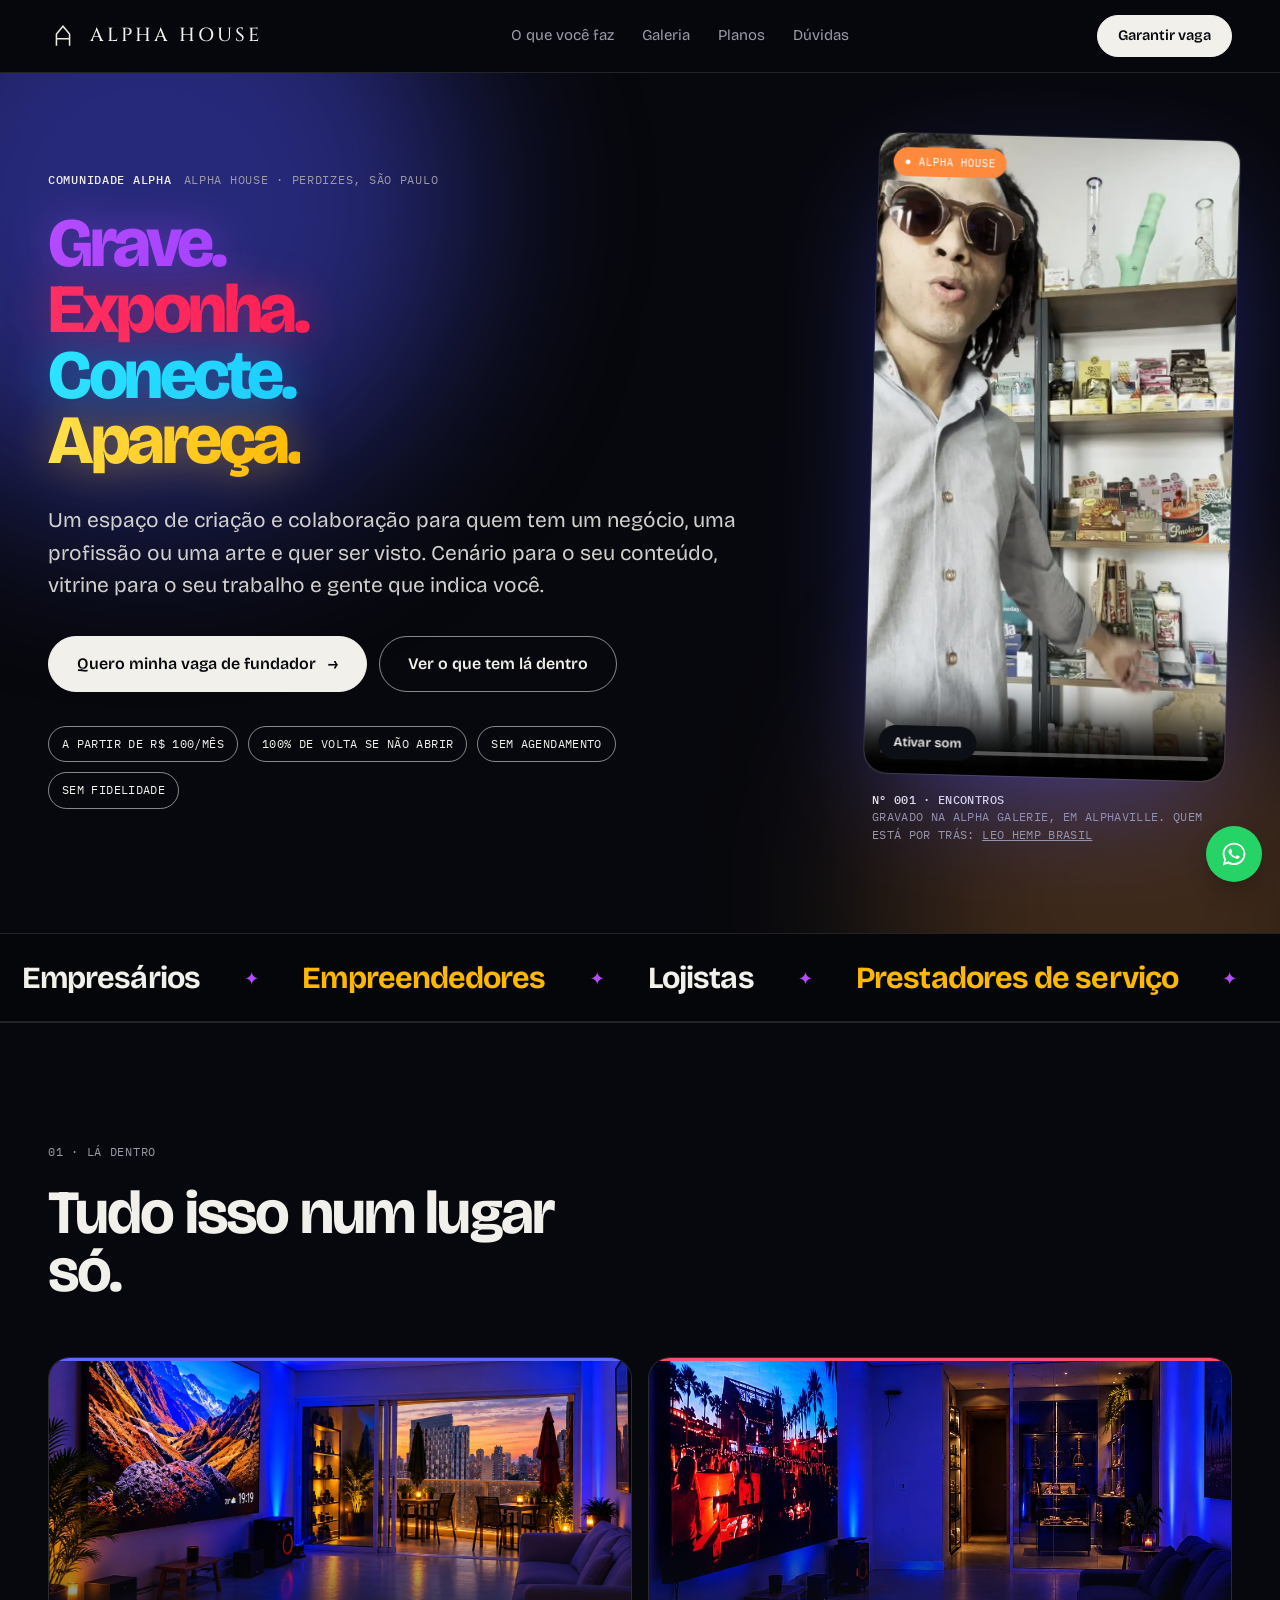
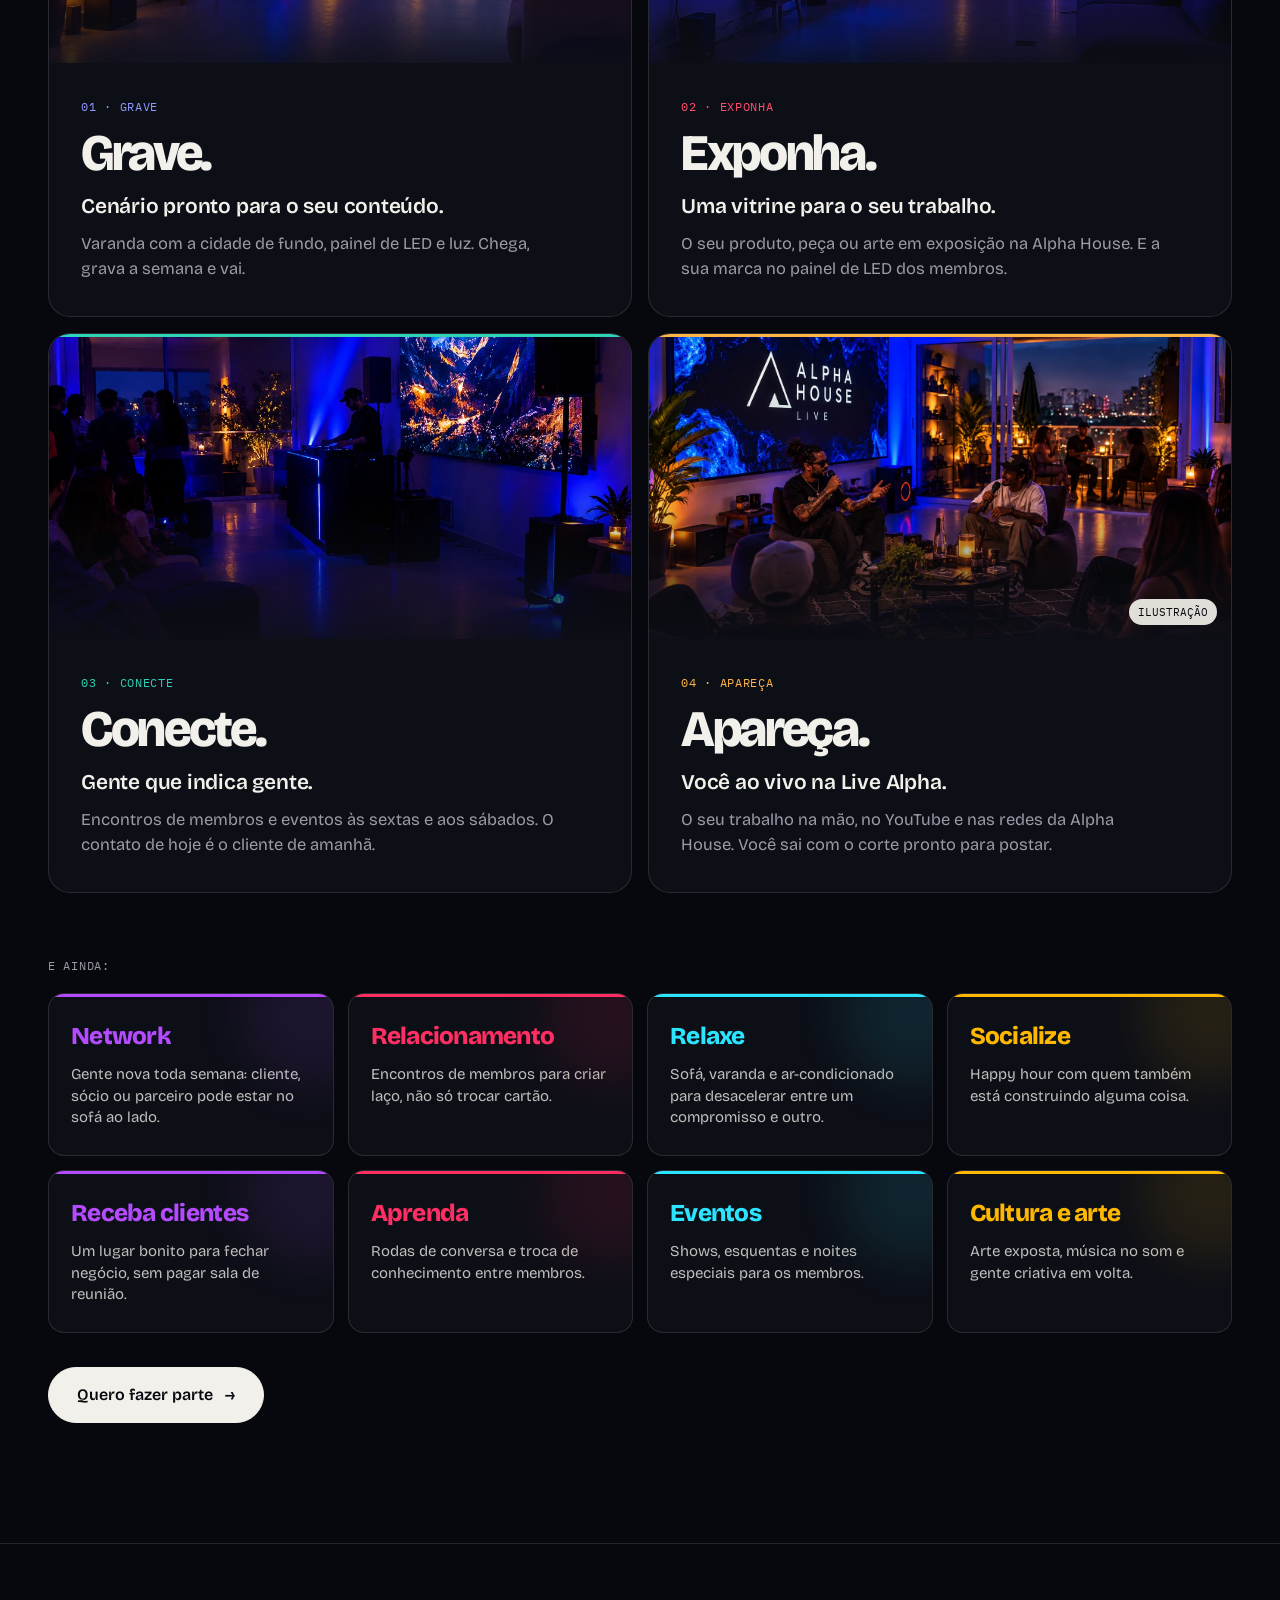
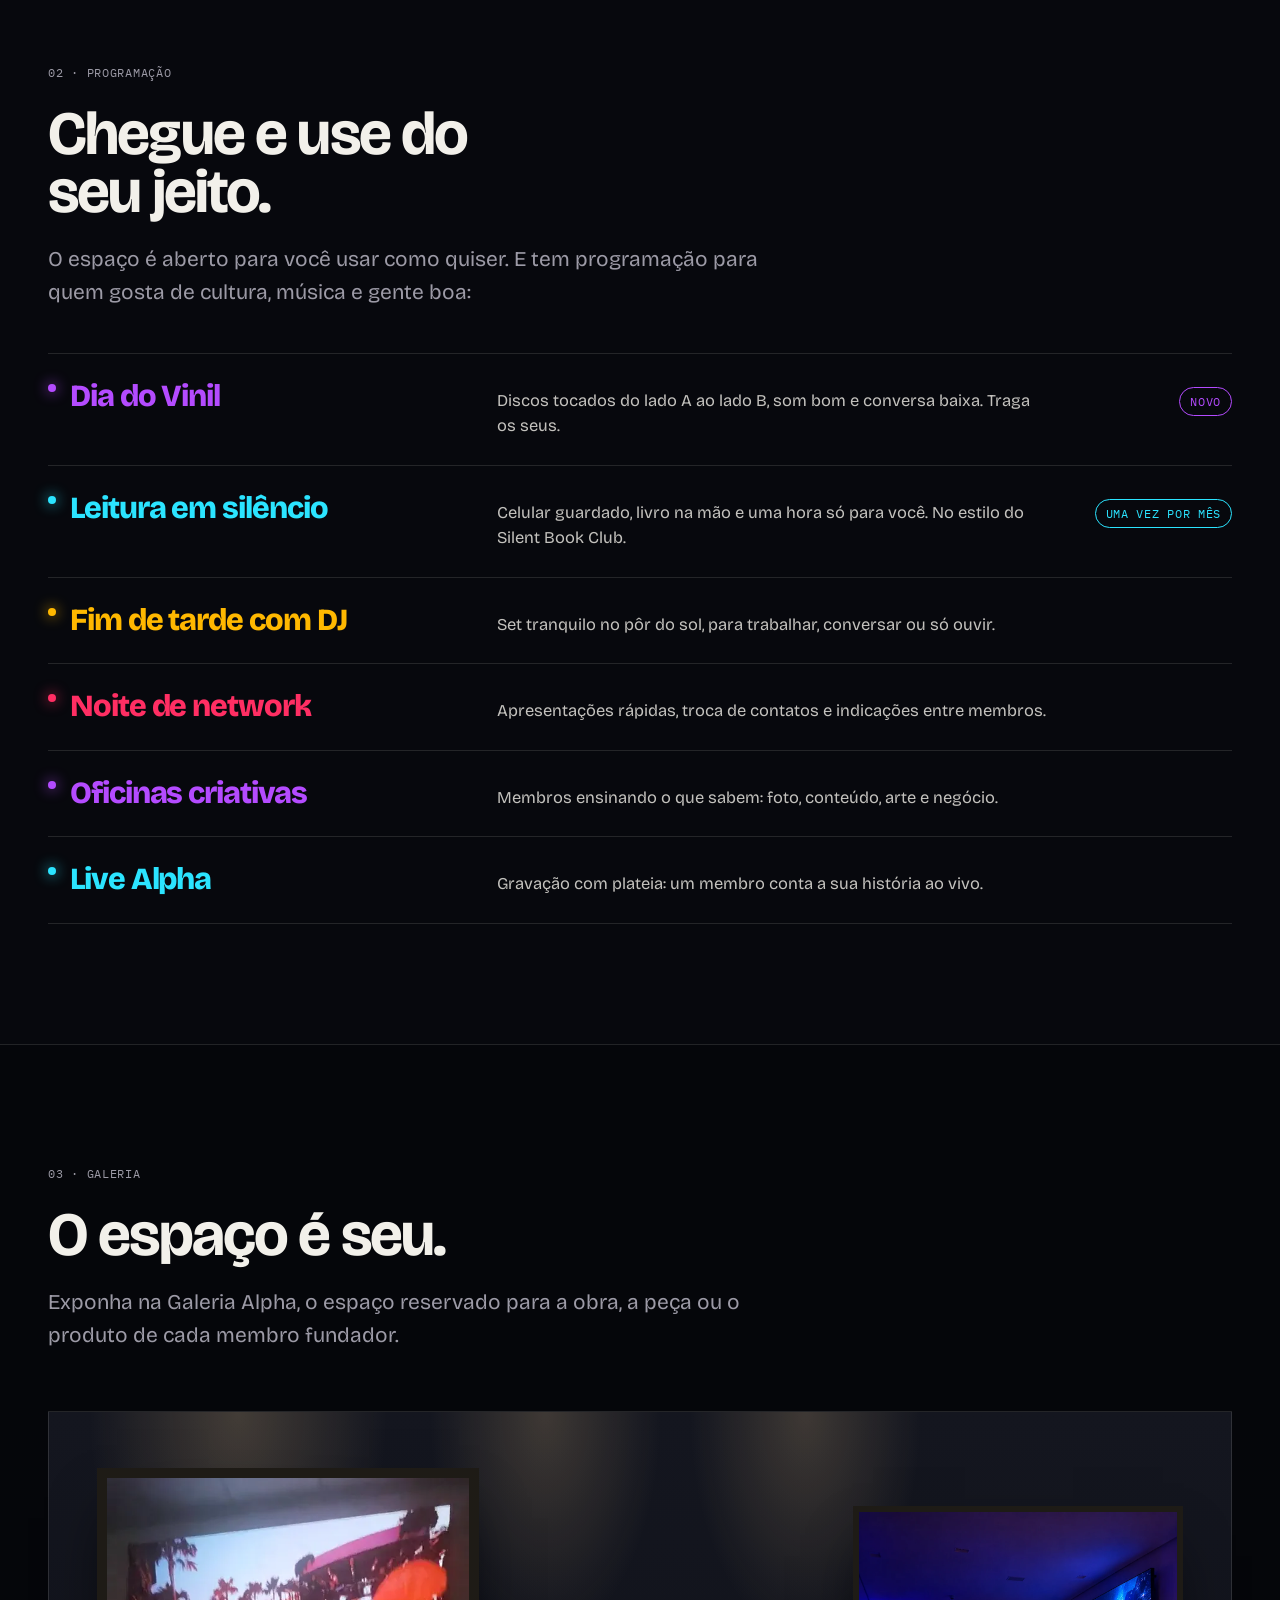
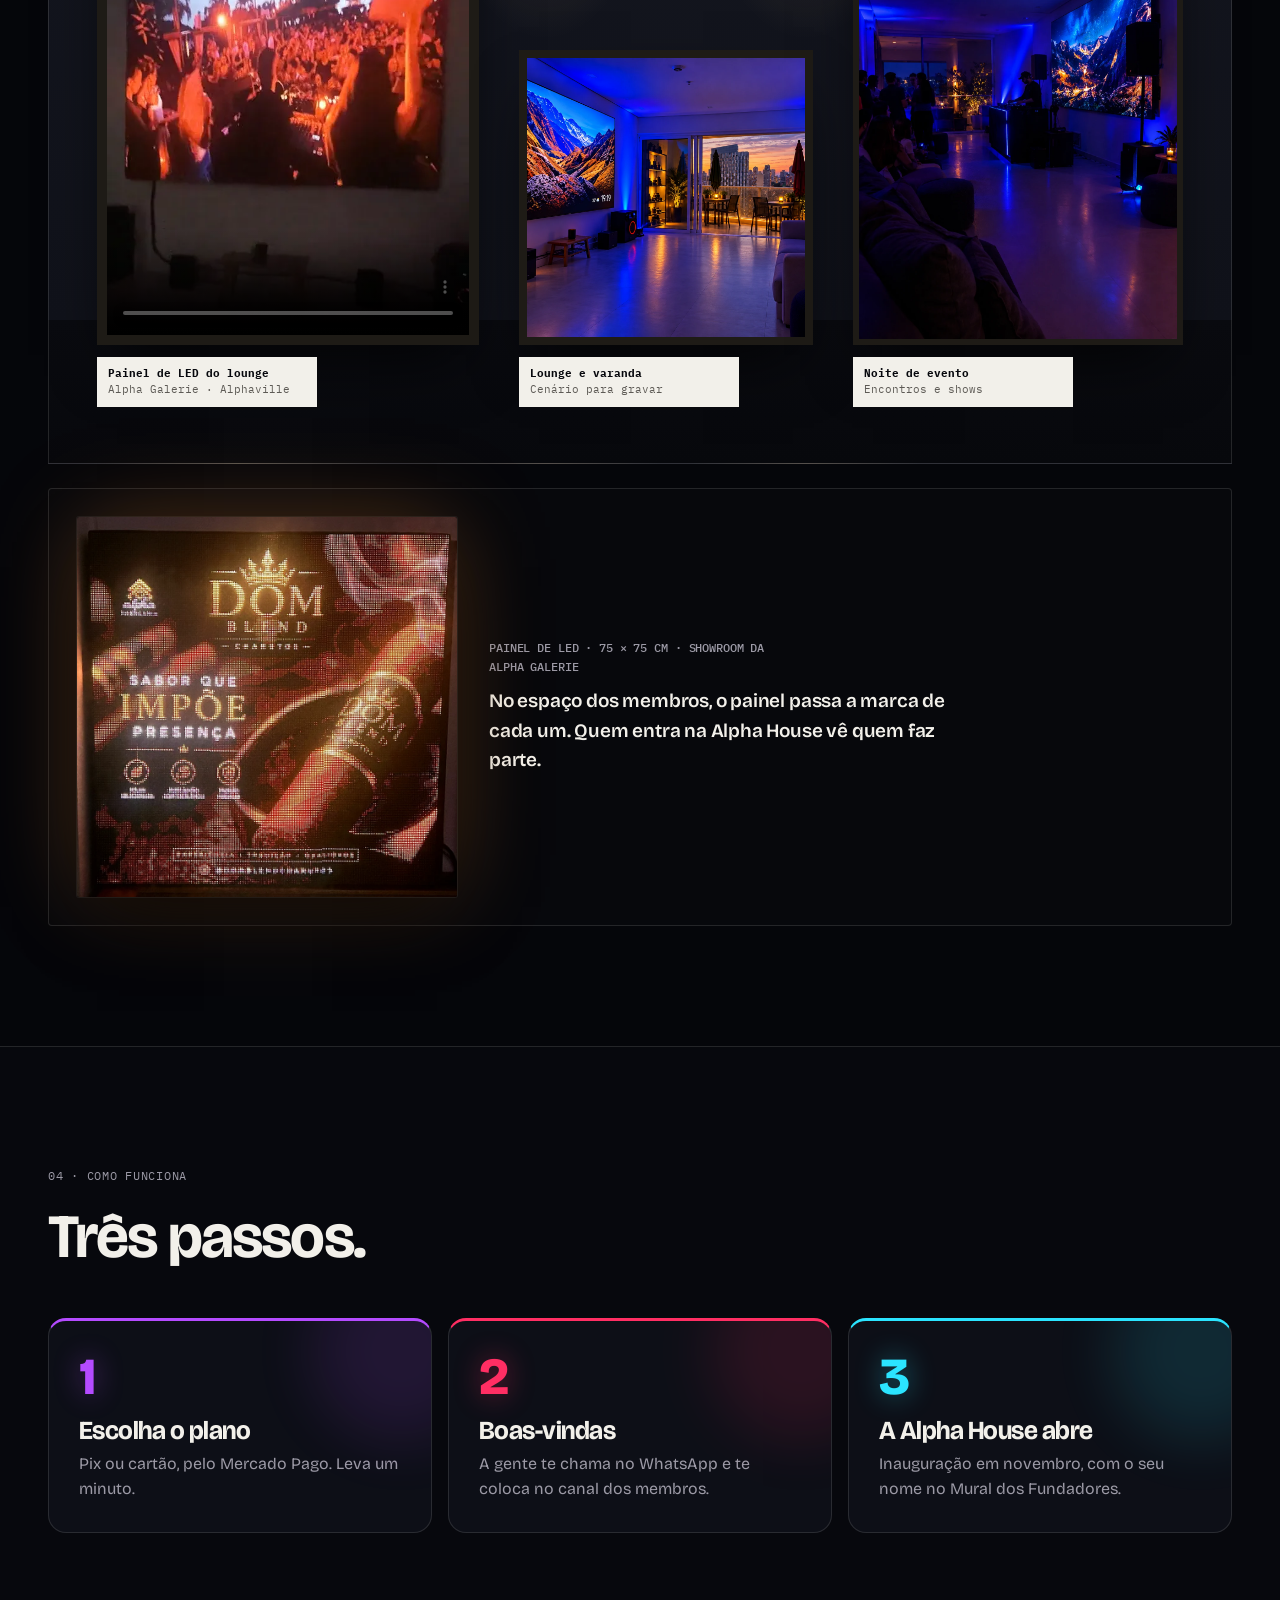
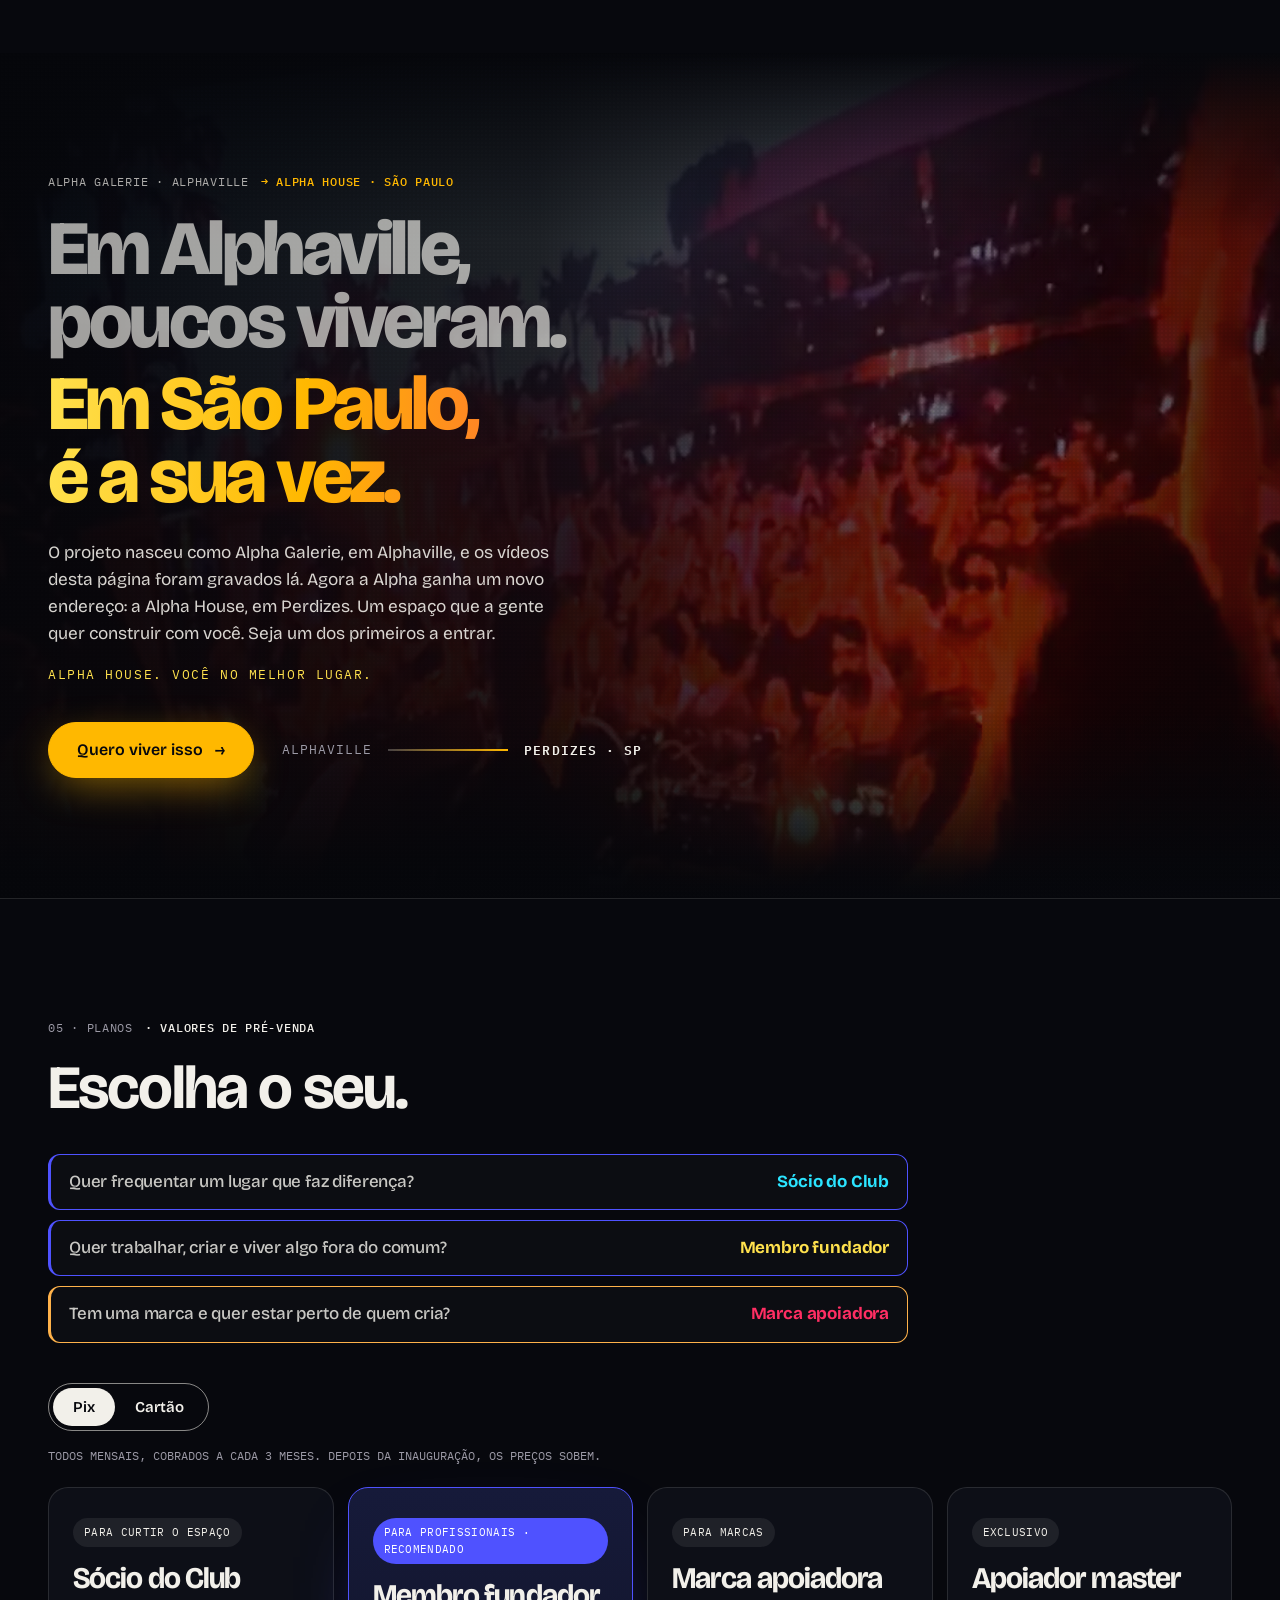
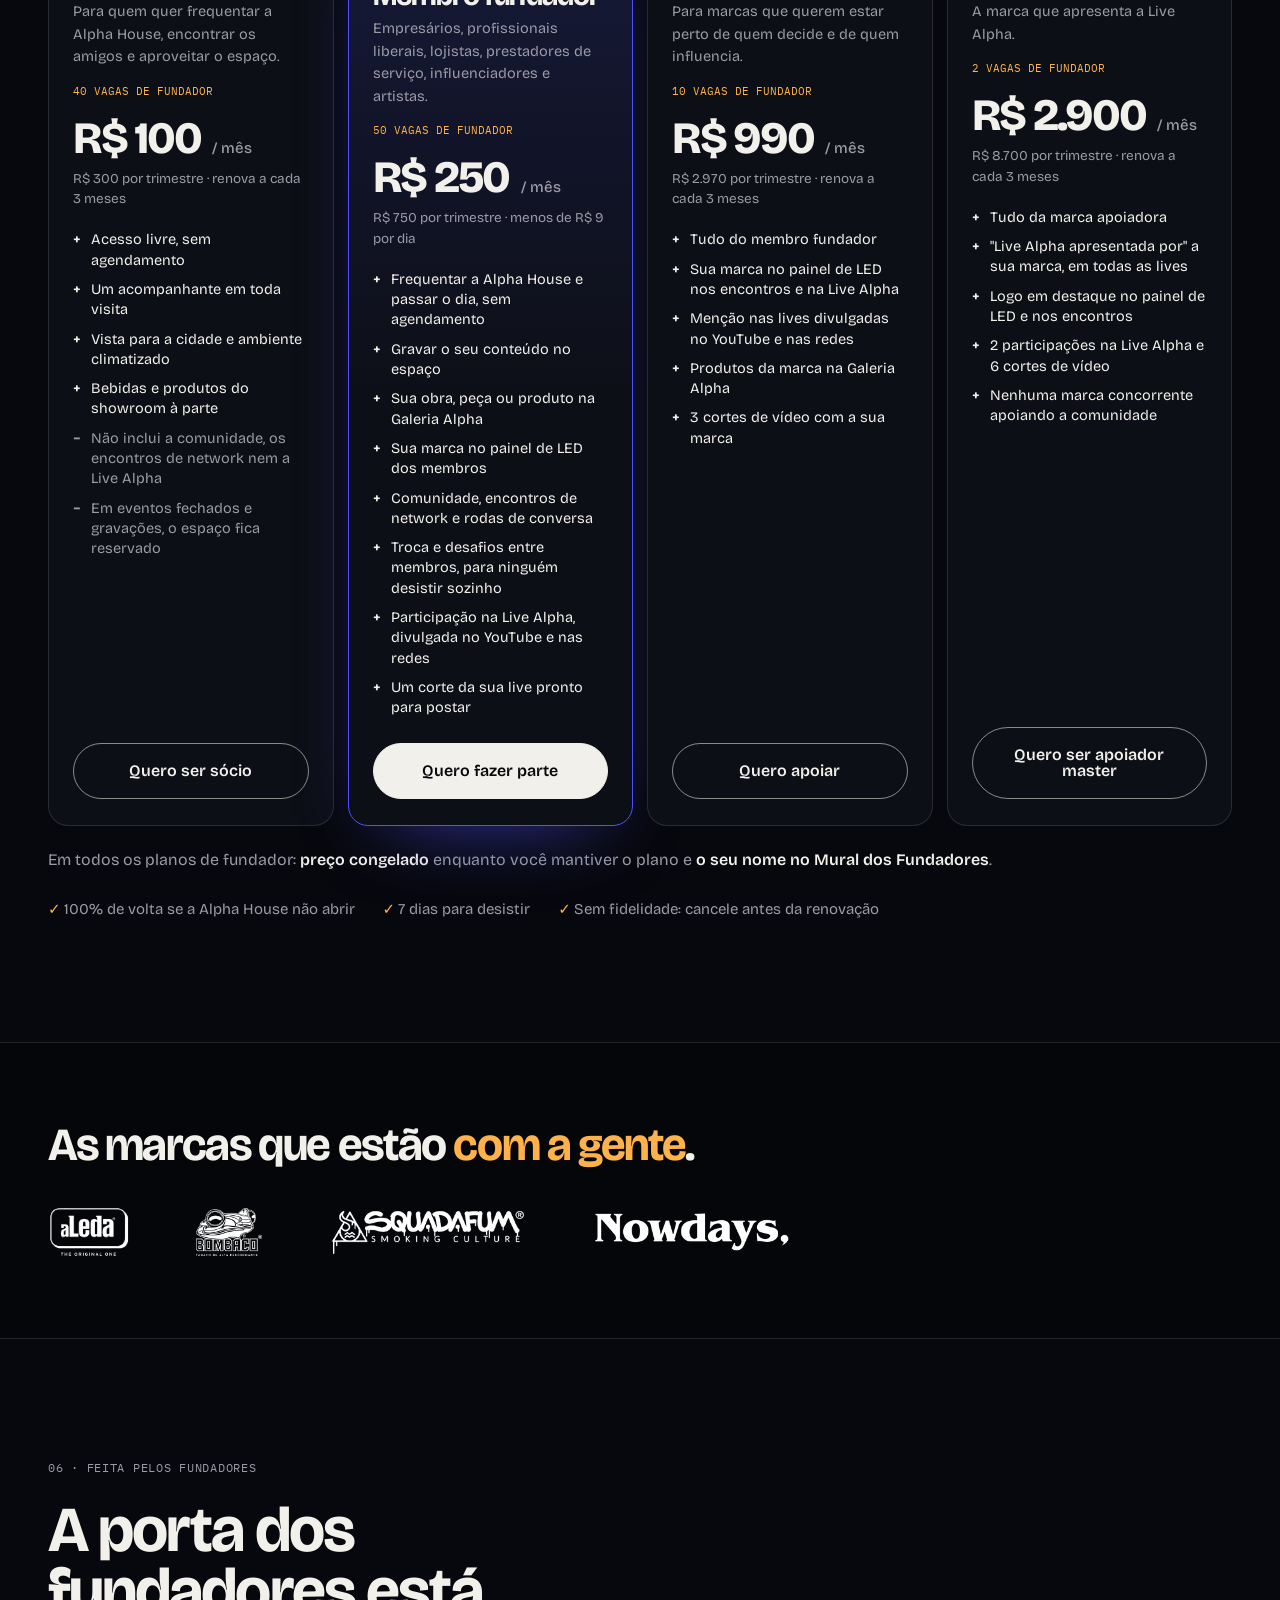
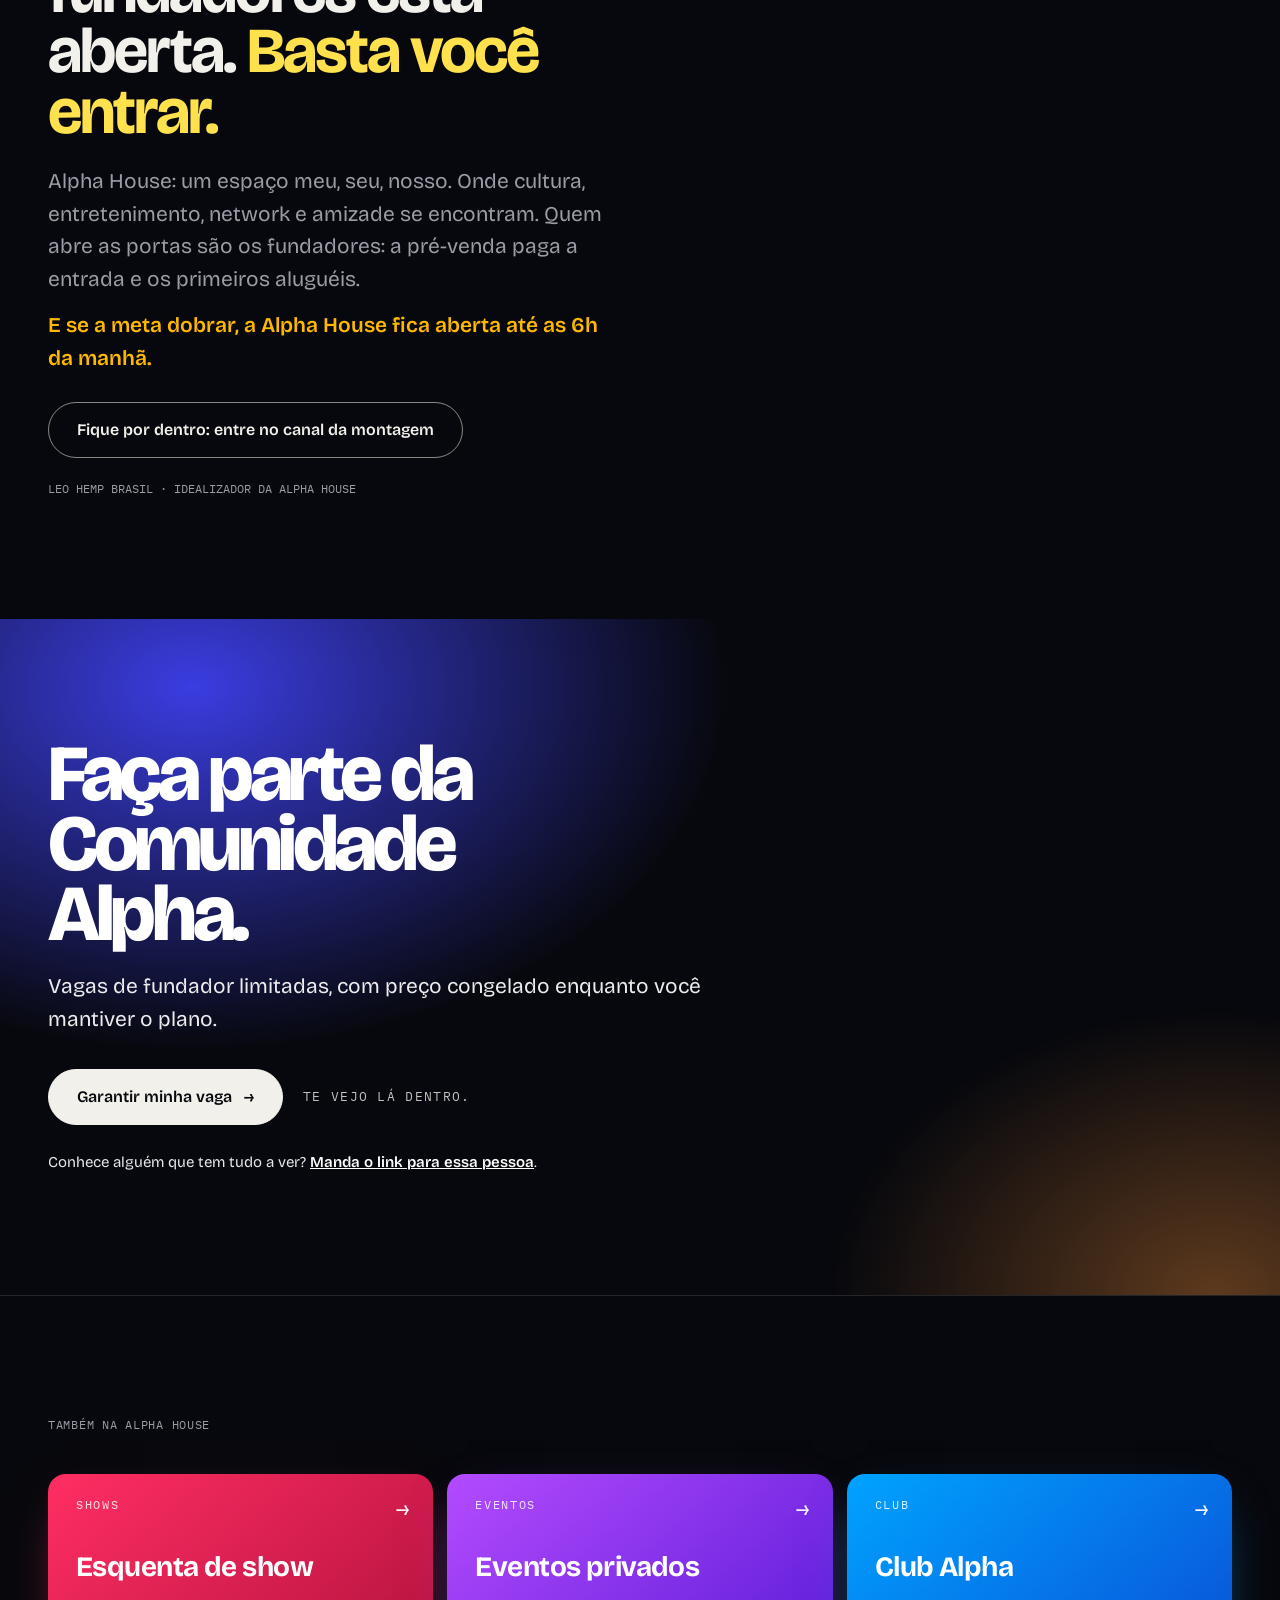
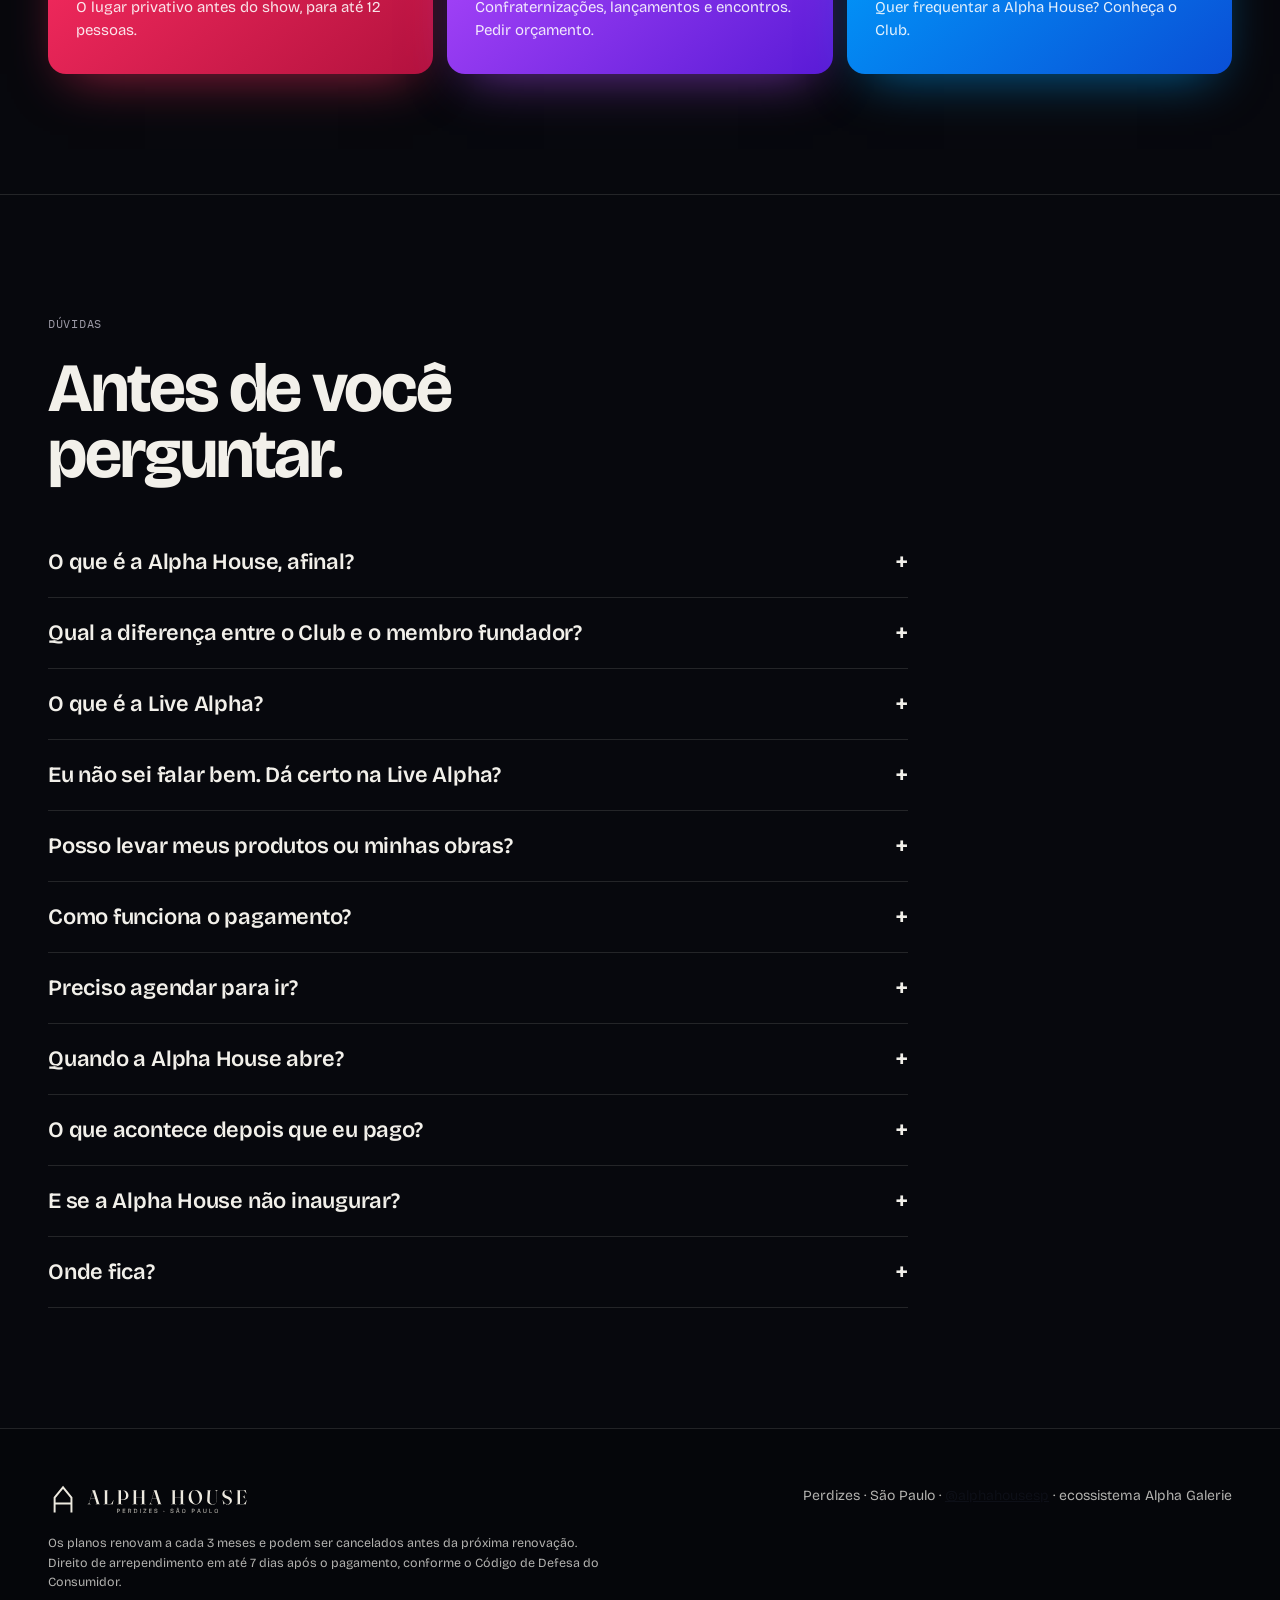
==== index.html @ 0d8057b6 "Programação: Dia do Vinil, leitura em silêncio, fim de tarde com DJ, noite de network, oficinas e Li" ====
<!DOCTYPE html>
<html lang="pt-BR">
<head>
<meta charset="UTF-8" />
<meta name="viewport" content="width=device-width, initial-scale=1.0" />
<title>Alpha House · Comunidade Alpha — grave, exponha, conecte, apareça</title>
<meta name="description" content="A Alpha House é um espaço de criação em Perdizes para quem tem um negócio, uma profissão ou uma arte e quer ser visto: cenário para gravar, vitrine para expor e gente que indica você. A partir de R$ 100/mês." />
<meta property="og:type" content="website" />
<meta property="og:url" content="https://alphahousesp.alphagalerie.com/" />
<link rel="canonical" href="https://alphahousesp.alphagalerie.com/" />
<meta property="og:site_name" content="Alpha House" />
<meta property="og:title" content="Alpha House · Grave. Exponha. Conecte. Apareça." />
<meta property="og:description" content="A Alpha House é um espaço de criação em Perdizes para quem tem um negócio, uma profissão ou uma arte e quer ser visto: cenário para gravar, vitrine para expor e gente que indica você. A partir de R$ 100/mês." />
<meta property="og:image" content="https://alphahousesp.alphagalerie.com/img/og-alpha-house.jpg" />
<meta property="og:image:width" content="1200" />
<meta property="og:image:height" content="630" />
<meta name="twitter:card" content="summary_large_image" />
<meta name="theme-color" content="#07080D" />
<link rel="preconnect" href="https://fonts.googleapis.com">
<link rel="preconnect" href="https://fonts.gstatic.com" crossorigin>
<link href="https://fonts.googleapis.com/css2?family=Bricolage+Grotesque:opsz,wght@12..96,400..800&family=Cinzel:wght@500&family=IBM+Plex+Mono:wght@400;500&display=swap" rel="stylesheet">
<link rel="icon" href="assets/logo/favicon.svg" type="image/svg+xml">
<link rel="icon" href="assets/logo/favicon-32.png" sizes="32x32">
<link rel="apple-touch-icon" href="assets/logo/apple-touch-icon.png">
<link rel="stylesheet" href="assets/casa.css">
</head>
<body data-oferta="membro">

<div class="aviso" data-prazo>Pré-venda de fundadores<span data-contagem></span> · inauguração em <span data-cfg="INAUGURACAO_PREVISTA">novembro</span> · se a Alpha House não abrir, <b>100% de volta</b></div>

<header class="menu">
  <div class="wrap">
    <a class="logo logo-anim" href="./" aria-label="Alpha House"><img class="logo-a" src="assets/logo/alpha-house-simbolo-branco.svg" alt="" width="30" height="30"><span class="logo-txt" aria-hidden="true"><i style="--i:0">A</i><i style="--i:1">L</i><i style="--i:2">P</i><i style="--i:3">H</i><i style="--i:4">A</i><i style="--i:5">&nbsp;</i><i style="--i:6">H</i><i style="--i:7">O</i><i style="--i:8">U</i><i style="--i:9">S</i><i style="--i:10">E</i></span></a>
    <nav aria-label="Seções"><a href="#faz">O que você faz</a><a href="#galeria">Galeria</a><a href="#planos">Planos</a><a href="#duvidas">Dúvidas</a></nav>
    <a class="btn btn-cheio" href="#planos">Garantir vaga</a>
  </div>
</header>

<!-- ============ TOPO ============ -->
<section class="hero topo" id="top">
  <div class="wrap">
    <div>
      <p class="rotulo"><b>Comunidade Alpha</b> Alpha House · Perdizes, São Paulo</p>
      <h1 class="verbos"><span class="v1">Grave.</span><span class="v2">Exponha.</span><span class="v3">Conecte.</span><span class="v4"><i>Apareça.</i></span></h1>
      <p class="lead">Um espaço de criação e colaboração para quem tem um negócio, uma profissão ou uma arte e quer ser visto. Cenário para o seu conteúdo, vitrine para o seu trabalho e gente que indica você.</p>
      <div class="acoes">
        <a class="btn btn-cheio" href="#planos">Quero minha vaga de fundador <span class="seta">→</span></a>
        <a class="btn btn-ghost" href="#faz">Ver o que tem lá dentro</a>
      </div>
      <ul class="provas"><li class="ao-vivo-prova" data-dentro-hero hidden></li><li>A partir de R$ 100/mês</li><li>100% de volta se não abrir</li><li>Sem agendamento</li><li>Sem fidelidade</li></ul>
    </div>
    <div>
      <div class="reel">
        <video data-auto autoplay muted loop playsinline preload="metadata" poster="video/alpha-house-historia.webp" aria-label="Momentos de encontro com a equipe da Alpha House">
          <source src="video/alpha-house-historia.mp4" type="video/mp4">
        </video>
        <span class="ao-vivo">● Alpha House</span>
        <button type="button" class="som" data-som aria-pressed="false">Ativar som</button>
      </div>
      <p class="placa"><b>Nº 001 · Encontros</b><br>Gravado na Alpha Galerie, em Alphaville. Quem está por trás: <a data-ig-link="idealizador" href="https://www.instagram.com/consultorcannabicobrasil/" target="_blank" rel="noopener">Leo Hemp Brasil</a></p>
    </div>
  </div>
</section>

<div class="faixa-publico" aria-label="Para quem é a Alpha House"><div class="faixa-trilho"><span>Empresários</span><span>Empreendedores</span><span>Lojistas</span><span>Prestadores de serviço</span><span>Autônomos</span><span>Advogados</span><span>Médicos</span><span>Dentistas</span><span>Psicólogos</span><span>Arquitetos</span><span>Designers</span><span>Fotógrafos</span><span>Videomakers</span><span>Tatuadores</span><span>Barbeiros</span><span>Cabeleireiros</span><span>Maquiadores</span><span>Personal trainers</span><span>Nutricionistas</span><span>Corretores</span><span>Contadores</span><span>Consultores</span><span>Coaches</span><span>Chefs</span><span>Confeiteiros</span><span>Influenciadores</span><span>Criadores de conteúdo</span><span>Artistas</span><span>Artesãos</span><span>DJs e músicos</span><span>Produtores</span><span>Estilistas</span><span>Marcas</span><span>Startups</span><span>Profissionais liberais</span><span>Todo mundo que cria</span><span aria-hidden="true">Empresários</span><span aria-hidden="true">Empreendedores</span><span aria-hidden="true">Lojistas</span><span aria-hidden="true">Prestadores de serviço</span><span aria-hidden="true">Autônomos</span><span aria-hidden="true">Advogados</span><span aria-hidden="true">Médicos</span><span aria-hidden="true">Dentistas</span><span aria-hidden="true">Psicólogos</span><span aria-hidden="true">Arquitetos</span><span aria-hidden="true">Designers</span><span aria-hidden="true">Fotógrafos</span><span aria-hidden="true">Videomakers</span><span aria-hidden="true">Tatuadores</span><span aria-hidden="true">Barbeiros</span><span aria-hidden="true">Cabeleireiros</span><span aria-hidden="true">Maquiadores</span><span aria-hidden="true">Personal trainers</span><span aria-hidden="true">Nutricionistas</span><span aria-hidden="true">Corretores</span><span aria-hidden="true">Contadores</span><span aria-hidden="true">Consultores</span><span aria-hidden="true">Coaches</span><span aria-hidden="true">Chefs</span><span aria-hidden="true">Confeiteiros</span><span aria-hidden="true">Influenciadores</span><span aria-hidden="true">Criadores de conteúdo</span><span aria-hidden="true">Artistas</span><span aria-hidden="true">Artesãos</span><span aria-hidden="true">DJs e músicos</span><span aria-hidden="true">Produtores</span><span aria-hidden="true">Estilistas</span><span aria-hidden="true">Marcas</span><span aria-hidden="true">Startups</span><span aria-hidden="true">Profissionais liberais</span><span aria-hidden="true">Todo mundo que cria</span></div></div>

<!-- ============ O QUE VOCÊ FAZ ============ -->
<section class="secao" id="faz">
  <div class="wrap">
    <p class="rotulo reveal">01 · Lá dentro</p>
    <h2 class="titulo reveal">Tudo isso num lugar só.</h2>
    <div class="faz-grade">
      <article class="faz azul reveal">
        <figure><img src="img/esquenta-varanda.webp" alt="Varanda da Alpha House com a cidade ao fundo" loading="lazy" width="1086" height="1448" style="object-position:center 60%"></figure>
        <div class="txt"><span class="num">01 · Grave</span><h3>Grave.</h3><p class="sub">Cenário pronto para o seu conteúdo.</p><p class="desc">Varanda com a cidade de fundo, painel de LED e luz. Chega, grava a semana e vai.</p></div>
      </article>
      <article class="faz tomate reveal">
        <figure><img src="img/lounge-show.webp" alt="Vitrine iluminada no lounge" loading="lazy" width="1086" height="1448" style="object-position:center 45%"></figure>
        <div class="txt"><span class="num">02 · Exponha</span><h3>Exponha.</h3><p class="sub">Uma vitrine para o seu trabalho.</p><p class="desc">O seu produto, peça ou arte em exposição na Alpha House. E a sua marca no painel de LED dos membros.</p></div>
      </article>
      <article class="faz verde reveal">
        <figure><img src="img/evento-dj.webp" alt="Pessoas reunidas no lounge" loading="lazy" width="1086" height="1448" style="object-position:center 50%"></figure>
        <div class="txt"><span class="num">03 · Conecte</span><h3>Conecte.</h3><p class="sub">Gente que indica gente.</p><p class="desc">Encontros de membros e eventos às sextas e aos sábados. O contato de hoje é o cliente de amanhã.</p></div>
      </article>
      <article class="faz amarelo reveal">
        <figure><img src="img/alpha-live.webp" alt="Ilustração da Live Alpha" loading="lazy" width="1536" height="1024"><span class="etiqueta">Ilustração</span></figure>
        <div class="txt"><span class="num">04 · Apareça</span><h3>Apareça.</h3><p class="sub">Você ao vivo na Live Alpha.</p><p class="desc">O seu trabalho na mão, no YouTube e nas redes da Alpha House. Você sai com o corte pronto para postar.</p></div>
      </article>
    </div>

    <p class="mais-tit reveal">E ainda:</p>
    <div class="mais-grade">
      <div class="mais vio reveal"><b>Network</b><span>Gente nova toda semana: cliente, sócio ou parceiro pode estar no sofá ao lado.</span></div>
      <div class="mais rubi reveal"><b>Relacionamento</b><span>Encontros de membros para criar laço, não só trocar cartão.</span></div>
      <div class="mais ciano reveal"><b>Relaxe</b><span>Sofá, varanda e ar-condicionado para desacelerar entre um compromisso e outro.</span></div>
      <div class="mais ouro reveal"><b>Socialize</b><span>Happy hour com quem também está construindo alguma coisa.</span></div>
      <div class="mais vio reveal"><b>Receba clientes</b><span>Um lugar bonito para fechar negócio, sem pagar sala de reunião.</span></div>
      <div class="mais rubi reveal"><b>Aprenda</b><span>Rodas de conversa e troca de conhecimento entre membros.</span></div>
      <div class="mais ciano reveal"><b>Eventos</b><span>Shows, esquentas e noites especiais para os membros.</span></div>
      <div class="mais ouro reveal"><b>Cultura e arte</b><span>Arte exposta, música no som e gente criativa em volta.</span></div>
    </div>
    <div class="mais-fecha reveal"><a class="btn btn-cheio" href="#planos">Quero fazer parte <span class="seta">→</span></a></div>
  </div>
</section>

<!-- ============ PROGRAMAÇÃO ============ -->
<section class="secao" id="programacao">
  <div class="wrap">
    <p class="rotulo reveal">02 · Programação</p>
    <h2 class="titulo reveal">Chegue e use do seu jeito.</h2>
    <p class="lead reveal">O espaço é aberto para você usar como quiser. E tem programação para quem gosta de cultura, música e gente boa:</p>
    <ul class="prog">
      <li class="prog-item vio reveal"><b>Dia do Vinil</b><span>Discos tocados do lado A ao lado B, som bom e conversa baixa. Traga os seus.</span><em>Novo</em></li>
      <li class="prog-item ciano reveal"><b>Leitura em silêncio</b><span>Celular guardado, livro na mão e uma hora só para você. No estilo do Silent Book Club.</span><em>Uma vez por mês</em></li>
      <li class="prog-item ouro reveal"><b>Fim de tarde com DJ</b><span>Set tranquilo no pôr do sol, para trabalhar, conversar ou só ouvir.</span></li>
      <li class="prog-item rubi reveal"><b>Noite de network</b><span>Apresentações rápidas, troca de contatos e indicações entre membros.</span></li>
      <li class="prog-item vio reveal"><b>Oficinas criativas</b><span>Membros ensinando o que sabem: foto, conteúdo, arte e negócio.</span></li>
      <li class="prog-item ciano reveal"><b>Live Alpha</b><span>Gravação com plateia: um membro conta a sua história ao vivo.</span></li>
    </ul>
  </div>
</section>

<!-- ============ GALERIA ============ -->
<section class="secao galeria-sec" id="galeria">
  <div class="wrap">
    <p class="rotulo reveal">03 · Galeria</p>
    <h2 class="titulo reveal">O espaço é seu.</h2>
    <p class="lead reveal">Exponha na Galeria Alpha, o espaço reservado para a obra, a peça ou o produto de cada membro fundador.</p>
    <div class="parede reveal" aria-label="Galeria de exposição da Alpha House">
      <div class="obra"><div class="moldura m1"><video data-auto muted loop playsinline preload="metadata" poster="video/lounge-led.webp" aria-label="Painel de LED do lounge da Alpha Galerie"><source src="video/lounge-led.mp4" type="video/mp4"></video></div><p class="etiqueta-museu"><b>Painel de LED do lounge</b><br><span>Alpha Galerie · Alphaville</span></p></div>
      <div class="obra"><div class="moldura m2"><img src="img/esquenta-varanda.webp" alt="" loading="lazy" style="object-position:center 60%"></div><p class="etiqueta-museu"><b>Lounge e varanda</b><br><span>Cenário para gravar</span></p></div>
      <div class="obra"><div class="moldura m3"><img src="img/evento-dj.webp" alt="" loading="lazy" style="object-position:center 50%"></div><p class="etiqueta-museu"><b>Noite de evento</b><br><span>Encontros e shows</span></p></div>
    </div>
    <div class="painel-led reveal">
      <div class="led-tela" aria-label="Painel de LED com as marcas dos membros">
        <img src="img/painel-led.webp" alt="Painel de LED 75 × 75 cm mostrando a marca Dom Blend" loading="lazy" width="900" height="900">
      </div>
      <div class="led-txt">
        <p class="mono">Painel de LED · 75 × 75 cm · showroom da Alpha Galerie</p>
        <p>No espaço dos membros, o painel passa a marca de cada um. Quem entra na Alpha House vê quem faz parte.</p>
      </div>
    </div>
  </div>
</section>

<!-- ============ COMO FUNCIONA ============ -->
<section class="secao" id="como">
  <div class="wrap">
    <p class="rotulo reveal">04 · Como funciona</p>
    <h2 class="titulo reveal">Três passos.</h2>
    <div class="passos">
      <div class="passo reveal"><span class="n">1</span><h3>Escolha o plano</h3><p>Pix ou cartão, pelo Mercado Pago. Leva um minuto.</p></div>
      <div class="passo reveal"><span class="n">2</span><h3>Boas-vindas</h3><p>A gente te chama no WhatsApp e te coloca no canal dos membros.</p></div>
      <div class="passo reveal"><span class="n">3</span><h3>A Alpha House abre</h3><p>Inauguração em <span data-cfg="INAUGURACAO_PREVISTA">novembro</span>, com o seu nome no Mural dos Fundadores.</p></div>
    </div>
  </div>
</section>

<!-- ============ PLANOS ============ -->
<section class="origem" id="origem">
  <video class="origem-bg" data-auto muted loop playsinline preload="none" poster="video/alphaville.webp" aria-hidden="true"><source src="video/alphaville.mp4" type="video/mp4"></video>
  <div class="wrap origem-in">
    <p class="rotulo reveal">Alpha Galerie · Alphaville <b>→ Alpha House · São Paulo</b></p>
    <h2 class="origem-h reveal"><span>Em Alphaville,</span><span>poucos viveram.</span><span class="vez">Em São Paulo,<br> é a sua vez.</span></h2>
    <p class="lead reveal">O projeto nasceu como Alpha Galerie, em Alphaville, e os vídeos desta página foram gravados lá. Agora a Alpha ganha um novo endereço: a Alpha House, em Perdizes. Um espaço que a gente quer construir com você. Seja um dos primeiros a entrar.</p>
    <p class="assinatura-alpha reveal">Alpha House. Você no melhor lugar.</p>
    <div class="origem-cta reveal">
      <a class="btn btn-gold" href="#planos">Quero viver isso <span aria-hidden="true">→</span></a>
      <div class="rota" aria-hidden="true"><span>Alphaville</span><i></i><span class="agora">Perdizes · SP</span></div>
    </div>
  </div>
</section>

<section class="secao" id="planos">
  <div class="wrap" id="fazer-parte">
    <p class="rotulo reveal">05 · Planos <b>· valores de pré-venda</b></p>
    <h2 class="titulo reveal">Escolha o seu.</h2>
    <div class="guia reveal">
      <div><span>Quer frequentar um lugar que faz diferença?</span> <b>Sócio do Club</b></div>
      <div><span>Quer trabalhar, criar e viver algo fora do comum?</span> <b>Membro fundador</b></div>
      <div><span>Tem uma marca e quer estar perto de quem cria?</span> <b>Marca apoiadora</b></div>
    </div>
    <div class="pay-toggle reveal" role="group" aria-label="Forma de pagamento">
      <button type="button" class="on" data-pay="pix" aria-pressed="true">Pix</button>
      <button type="button" data-pay="cartao" aria-pressed="false">Cartão</button>
    </div>
    <p class="pac-dica">Todos mensais, cobrados a cada 3 meses. Depois da inauguração, os preços sobem.</p>
    <div class="pac-grid" data-planos>
      <div class="pac reveal" tabindex="0">
        <span class="flag">Para curtir o espaço</span>
        <h3>Sócio do Club</h3>
        <p class="use">Para quem quer frequentar a Alpha House, encontrar os amigos e aproveitar o espaço.</p>
        <span class="vagas" data-vagas-de="club"></span>
        <div class="price">R$ 100 <small>/ mês</small></div>
        <div class="dur"><span data-preco-de="club"></span> por trimestre · renova a cada 3 meses</div>
        <ul>
          <li><span class="ck">+</span>Acesso livre, sem agendamento</li>
          <li><span class="ck">+</span>Um acompanhante em toda visita</li>
          <li><span class="ck">+</span>Vista para a cidade e ambiente climatizado</li>
          <li><span class="ck">+</span>Bebidas e produtos do showroom à parte</li>
          <li class="nao"><span class="ck">−</span>Não inclui a comunidade, os encontros de network nem a Live Alpha</li>
          <li class="nao"><span class="ck">−</span>Em eventos fechados e gravações, o espaço fica reservado</li>
        </ul>
        <button class="btn btn-gold" data-reserve data-oferta-id="club">Quero ser sócio</button>
      </div>
      <div class="pac feat reveal" tabindex="0">
        <span class="flag">Para profissionais · recomendado</span>
        <h3>Membro fundador</h3>
        <p class="use">Empresários, profissionais liberais, lojistas, prestadores de serviço, influenciadores e artistas.</p>
        <span class="vagas" data-vagas-de="membro"></span>
        <div class="price">R$ 250 <small>/ mês</small></div>
        <div class="dur"><span data-preco-de="membro"></span> por trimestre · menos de R$ 9 por dia</div>
        <ul>
          <li><span class="ck">+</span>Frequentar a Alpha House e passar o dia, sem agendamento</li>
          <li><span class="ck">+</span>Gravar o seu conteúdo no espaço</li>
          <li><span class="ck">+</span>Sua obra, peça ou produto na Galeria Alpha</li>
          <li><span class="ck">+</span>Sua marca no painel de LED dos membros</li>
          <li><span class="ck">+</span>Comunidade, encontros de network e rodas de conversa</li>
          <li><span class="ck">+</span>Troca e desafios entre membros, para ninguém desistir sozinho</li>
          <li><span class="ck">+</span>Participação na Live Alpha, divulgada no YouTube e nas redes</li>
          <li><span class="ck">+</span>Um corte da sua live pronto para postar</li>
        </ul>
        <button class="btn btn-gold" data-reserve data-oferta-id="membro">Quero fazer parte</button>
      </div>
      <div class="pac reveal" tabindex="0">
        <span class="flag">Para marcas</span>
        <h3>Marca apoiadora</h3>
        <p class="use">Para marcas que querem estar perto de quem decide e de quem influencia.</p>
        <span class="vagas" data-vagas-de="marca"></span>
        <div class="price">R$ 990 <small>/ mês</small></div>
        <div class="dur"><span data-preco-de="marca"></span> por trimestre · renova a cada 3 meses</div>
        <ul>
          <li><span class="ck">+</span>Tudo do membro fundador</li>
          <li><span class="ck">+</span>Sua marca no painel de LED nos encontros e na Live Alpha</li>
          <li><span class="ck">+</span>Menção nas lives divulgadas no YouTube e nas redes</li>
          <li><span class="ck">+</span>Produtos da marca na Galeria Alpha</li>
          <li><span class="ck">+</span>3 cortes de vídeo com a sua marca</li>
        </ul>
        <button class="btn btn-gold" data-reserve data-oferta-id="marca">Quero apoiar</button>
      </div>
      <div class="pac reveal" tabindex="0">
        <span class="flag">Exclusivo</span>
        <h3>Apoiador master</h3>
        <p class="use">A marca que apresenta a Live Alpha.</p>
        <span class="vagas" data-vagas-de="master"></span>
        <div class="price">R$ 2.900 <small>/ mês</small></div>
        <div class="dur"><span data-preco-de="master"></span> por trimestre · renova a cada 3 meses</div>
        <ul>
          <li><span class="ck">+</span>Tudo da marca apoiadora</li>
          <li><span class="ck">+</span>"Live Alpha apresentada por" a sua marca, em todas as lives</li>
          <li><span class="ck">+</span>Logo em destaque no painel de LED e nos encontros</li>
          <li><span class="ck">+</span>2 participações na Live Alpha e 6 cortes de vídeo</li>
          <li><span class="ck">+</span>Nenhuma marca concorrente apoiando a comunidade</li>
        </ul>
        <button class="btn btn-gold" data-reserve data-oferta-id="master">Quero ser apoiador master</button>
      </div>
    </div>
    <p class="todos reveal">Em todos os planos de fundador: <b>preço congelado</b> enquanto você mantiver o plano e <b>o seu nome no Mural dos Fundadores</b>.</p>
    <p class="garantia"><span>100% de volta se a Alpha House não abrir</span><span>7 dias para desistir</span><span>Sem fidelidade: cancele antes da renovação</span></p>
  </div>
</section>

<section class="marcas" id="marcas" aria-labelledby="marcas-titulo"><!-- renderizado pelo config.js --></section>

<!-- ============ A PRÉ-VENDA ABRE A ALPHA HOUSE ============ -->
<section class="secao abre" id="bastidores">
  <div class="wrap">
    <div>
      <p class="rotulo reveal">06 · Feita pelos fundadores</p>
      <h2 class="titulo reveal" style="font-size:clamp(38px,5vw,70px)">A porta dos fundadores está aberta. <em>Basta você entrar.</em></h2>
      <p class="lead reveal">Alpha House: um espaço meu, seu, nosso. Onde cultura, entretenimento, network e amizade se encontram. Quem abre as portas são os fundadores: a pré-venda paga a entrada e os primeiros aluguéis. <b class="dobro">E se a meta dobrar, a Alpha House fica aberta até as 6h da manhã.</b></p>
      <div class="acoes reveal"><a class="btn btn-ghost" data-ig-link="canal" href="https://www.instagram.com/channel/qMWsnLP563LCSqzs/" target="_blank" rel="noopener">Fique por dentro: entre no canal da montagem</a></div>
      <p class="assina reveal">Leo Hemp Brasil · idealizador da Alpha House</p>
    </div>
    <div class="reveal">
      <div class="relogio" data-relogio hidden></div>
      <div class="meta-box" data-meta hidden></div>
    </div>
  </div>
</section>

<!-- ============ CHAMADA FINAL ============ -->
<section class="final">
  <div class="wrap">
    <h2>Faça parte da Comunidade Alpha.</h2>
    <p class="lead">Vagas de fundador limitadas, com preço congelado enquanto você mantiver o plano.</p>
    <div class="acoes"><a class="btn btn-cheio" href="#planos">Garantir minha vaga <span class="seta">→</span></a><span class="te-vejo">Te vejo lá dentro.</span></div>
    <p class="indicar">Conhece alguém que tem tudo a ver? <a href="#" data-indicar>Manda o link para essa pessoa</a>.</p>
  </div>
</section>

<!-- ============ TAMBÉM NA ALPHA HOUSE ============ -->
<section class="secao" id="tambem">
  <div class="wrap">
    <p class="rotulo reveal">Também na Alpha House</p>
    <div class="tambem">
      <a class="reveal t-show" href="esquenta/"><i>Shows</i><b>Esquenta de show</b><span>O lugar privativo antes do show, para até 12 pessoas.</span></a>
      <a class="reveal t-evento" href="#" data-wpp="Olá! Quero um orçamento para um evento privado na Alpha House. Data: ___ · Pessoas: ___"><i>Eventos</i><b>Eventos privados</b><span>Confraternizações, lançamentos e encontros. Pedir orçamento.</span></a>
      <a class="reveal t-club" href="club/"><i>Club</i><b>Club Alpha</b><span>Quer frequentar a Alpha House? Conheça o Club.</span></a>
    </div>
  </div>
</section>

<!-- ============ DÚVIDAS ============ -->
<section class="secao" id="duvidas">
  <div class="wrap">
    <p class="rotulo reveal">Dúvidas</p>
    <h2 class="titulo reveal" style="font-size:clamp(40px,5.4vw,76px)">Antes de você perguntar.</h2>
    <div class="faq">
      <div class="qa"><button>O que é a Alpha House, afinal?<span class="sign">+</span></button><div class="ans"><p>Muito mais que um lugar: uma comunidade multicultural, aberta a qualquer profissão ou tamanho de negócio. Network, troca entre membros, conhecimento, a Live Alpha, a Galeria Alpha e as experiências da Alpha House. Tudo junto, com um nome só.</p></div></div>
      <div class="qa"><button>Qual a diferença entre o Club e o membro fundador?<span class="sign">+</span></button><div class="ans"><p>O Club é para frequentar a Alpha House e levar um acompanhante. O membro fundador também usa o espaço para o trabalho: grava, expõe na Galeria Alpha, aparece no painel de LED, participa dos encontros e da Live Alpha.</p></div></div>
      <div class="qa"><button>O que é a Live Alpha?<span class="sign">+</span></button><div class="ans"><p>É a live da comunidade: um bate-papo ao vivo, gravado na Alpha House, em que o membro é o convidado. Ele conta a sua história e mostra o trabalho. Cada live vai para o YouTube, para as redes da Alpha House e para as redes do idealizador.</p></div></div>
      <div class="qa"><button>Eu não sei falar bem. Dá certo na Live Alpha?<span class="sign">+</span></button><div class="ans"><p>Dá. É um bate-papo, não uma apresentação. A gente conduz com perguntas, e você só conta o que já vive todo dia. Ninguém conhece o seu trabalho melhor do que você.</p></div></div>
      <div class="qa"><button>Posso levar meus produtos ou minhas obras?<span class="sign">+</span></button><div class="ans"><p>Pode e deve. A ideia é mostrar o trabalho na mão, durante a conversa. E ele pode ficar exposto na Galeria Alpha, conforme o espaço.</p></div></div>
      <div class="qa"><button>Como funciona o pagamento?<span class="sign">+</span></button><div class="ans"><p>Todos os planos são mensais e cobrados a cada 3 meses. No cartão, a assinatura renova sozinha. No Pix, você paga um trimestre por vez. Não tem fidelidade de um ano: para sair, é só avisar antes da próxima renovação.</p></div></div>
      <div class="qa"><button>Preciso agendar para ir?<span class="sign">+</span></button><div class="ans"><p>Não. Membros e sócios do Club entram sem agendamento, no horário de funcionamento. Em eventos fechados e gravações, o espaço pode ficar reservado.</p></div></div>
      <div class="qa"><button>Quando a Alpha House abre?<span class="sign">+</span></button><div class="ans"><p>A inauguração está prevista para <span data-cfg="INAUGURACAO_PREVISTA">novembro</span>. Os encontros e as lives começam com ela, e seguem o ano todo. Se a Alpha House não inaugurar, você recebe 100% de volta.</p></div></div>
      <div class="qa"><button>O que acontece depois que eu pago?<span class="sign">+</span></button><div class="ans"><p>A gente te chama no WhatsApp, te dá as boas-vindas e te coloca no canal da comunidade. É por lá que você fica sabendo de tudo primeiro: inauguração, encontros e datas da Live Alpha.</p></div></div>
      <div class="qa"><button>E se a Alpha House não inaugurar?<span class="sign">+</span></button><div class="ans"><p>Você recebe 100% do valor pago de volta.</p></div></div>
      <div class="qa"><button>Onde fica?<span class="sign">+</span></button><div class="ans"><p>Em Perdizes, São Paulo. O endereço completo vai por mensagem depois da adesão.</p></div></div>
    </div>
  </div>
</section>

<footer class="rodape">
  <div class="wrap">
    <img src="assets/logo/alpha-house-horizontal-branco.svg" alt="Alpha House" width="190" height="30">
    <p>Perdizes · São Paulo · <a data-ig="espaco" href="https://www.instagram.com/alphahousesp/" target="_blank" rel="noopener">@alphahousesp</a> · ecossistema Alpha Galerie</p>
    <p class="legal">Os planos renovam a cada 3 meses e podem ser cancelados antes da próxima renovação. Direito de arrependimento em até 7 dias após o pagamento, conforme o Código de Defesa do Consumidor.</p>
  </div>
</footer>

<div class="modal" id="modal" aria-hidden="true" role="dialog" aria-modal="true" aria-label="Fazer parte">
  <div class="sheet">
    <div class="sheet-top">
      <h3 id="modalNome">Membro fundador</h3>
      <button class="x" id="closeModal" aria-label="Fechar">&times;</button>
    </div>
    <p class="uso" id="modalUso"></p>
    <div class="field"><span class="lbl">Pagamento</span><div class="opts row" id="optPay"></div></div>
    <div class="field"><label for="fNome">Seu nome</label><input id="fNome" type="text" placeholder="Como te chamam" autocomplete="name"></div>
    <div class="field"><label for="fWpp">Seu WhatsApp</label><input id="fWpp" type="tel" placeholder="(11) 9...." autocomplete="tel"></div>
    <div class="field"><label for="fData">O que você faz</label><input id="fData" type="text" data-rotulo="O que eu faço" placeholder="Ex: pinto quadros, barbearia"></div>
    <div class="field"><label for="fInsta">Seu Instagram</label><input id="fInsta" type="text" placeholder="@seuperfil" autocomplete="off" autocapitalize="off"></div>
    <div class="field"><label for="fEmail" id="fEmailLbl">Seu e-mail</label><input id="fEmail" type="email" placeholder="voce@email.com" autocomplete="email"></div>
    <div class="total-row"><span class="tl" id="totalLbl">Adesão</span><span class="tv" id="total">R$ 0</span></div>
    <div class="sub-row" id="subTotal"></div>
    <button class="btn btn-gold btn-block" id="pagar">Pagar no Mercado Pago</button>
    <button class="btn btn-ghost btn-block" id="send" style="margin-top:10px">Prefiro falar pelo WhatsApp</button>
    <p class="note">Obrigado! A sua adesão ajuda a dar a entrada na sala e a pagar os primeiros aluguéis. Pagamento seguro pelo Mercado Pago.</p>
  </div>
</div>

<script src="config.js"></script>
<script src="assets/site.js"></script>
</body>
</html>
---- assets/casa.css ----
/* =====================================================================
   ALPHA HOUSE · identidade "a casa é uma galeria"
   Fundo = parede branca de galeria. Quatro cores, uma para cada coisa que
   se faz na casa: azul (grave), tomate (exponha), verde (conecte),
   amarelo (apareça). Etiquetas em fonte mono, como placa de museu.
   Usado pela home e pela comunidade. O resto do site usa site.css.
   ===================================================================== */
:root{
  --parede:#F1EDE4; --parede-2:#E7E1D4; --papel:#FBF9F4;
  --tinta:#16130F; --cinza:#6B645A; --linha:rgba(22,19,15,.14); --linha-forte:rgba(22,19,15,.85);
  --azul:#2E44FF; --tomate:#E6472C; --verde:#14845A; --amarelo:#F2B227;
  --sans:"Bricolage Grotesque",system-ui,-apple-system,sans-serif;
  --mono:"IBM Plex Mono",ui-monospace,monospace;
  --maxw:1240px;
}
*{box-sizing:border-box;}
html{scroll-behavior:smooth;}
body{margin:0;background:var(--parede);color:var(--tinta);font-family:var(--sans);font-size:17px;line-height:1.55;
  -webkit-font-smoothing:antialiased;overflow-x:hidden;}
h1,h2,h3{margin:0;font-weight:700;letter-spacing:-.03em;line-height:.95;font-variation-settings:"opsz" 96;}
p{margin:0;} a{color:inherit;} img{max-width:100%;display:block;}
.wrap{width:100%;max-width:var(--maxw);margin:0 auto;padding:0 28px;}
@media(max-width:560px){ .wrap{padding:0 18px;} }
.mono{font-family:var(--mono);font-size:12px;letter-spacing:.04em;text-transform:uppercase;}
.secao{padding:120px 0;border-top:1px solid var(--linha);}
.rotulo{font-family:var(--mono);font-size:12px;letter-spacing:.06em;text-transform:uppercase;color:var(--cinza);
  display:flex;gap:12px;align-items:center;margin-bottom:22px;}
.rotulo b{color:var(--tinta);font-weight:500;}
.titulo{font-size:clamp(44px,7vw,104px);max-width:14ch;}
.lead{font-size:clamp(18px,1.9vw,21px);color:var(--cinza);max-width:52ch;margin-top:22px;}

/* botões */
.btn{display:inline-flex;align-items:center;justify-content:center;gap:12px;font-family:var(--sans);font-weight:600;font-size:16px;
  padding:19px 28px;border-radius:999px;border:1.5px solid var(--tinta);cursor:pointer;text-decoration:none;line-height:1;
  transition:background .2s ease,color .2s ease,border-color .2s ease,transform .2s ease;}
.btn-gold,.btn-cheio{background:var(--tinta);color:var(--papel);}
.btn-gold:hover,.btn-cheio:hover{background:var(--tomate);border-color:var(--tomate);}
.btn-ghost{background:transparent;color:var(--tinta);}
.btn-ghost:hover{background:var(--tinta);color:var(--papel);}
.btn .seta{transition:transform .2s ease;} .btn:hover .seta{transform:translateX(4px);}
.btn[disabled]{opacity:.45;cursor:not-allowed;}
.btn-block{width:100%;}

/* aviso do topo e menu */
.aviso{background:var(--tinta);color:var(--papel);text-align:center;font-family:var(--mono);font-size:12px;letter-spacing:.03em;padding:10px 16px;}
.aviso b{color:var(--amarelo);font-weight:500;}
.menu{position:sticky;top:0;z-index:60;background:rgba(241,237,228,.9);backdrop-filter:blur(10px);-webkit-backdrop-filter:blur(10px);border-bottom:1px solid var(--linha);}
.menu .wrap{display:flex;align-items:center;justify-content:space-between;height:72px;gap:20px;}
.menu .logo img{height:30px;width:auto;}
.menu nav{display:flex;gap:28px;font-size:15px;}
.menu nav a{text-decoration:none;color:var(--cinza);}
.menu nav a:hover{color:var(--tinta);}
.menu .btn{padding:13px 20px;font-size:14.5px;}
@media(max-width:860px){ .menu nav{display:none;} }

/* ---------- topo: os quatro verbos + vídeo vertical ---------- */
.topo{padding:64px 0 90px;}
.topo .wrap{display:grid;grid-template-columns:1.25fr .75fr;gap:56px;align-items:center;}
.verbos{font-size:clamp(64px,10.5vw,156px);line-height:.86;letter-spacing:-.05em;font-weight:800;}
.verbos span{display:block;}
.v1{color:var(--azul);} .v2{color:var(--tomate);} .v3{color:var(--verde);} .v4{color:var(--tinta);}
.v4 i{font-style:normal;background:var(--amarelo);padding:0 .08em;}
.topo .lead{color:var(--tinta);margin-top:30px;}
.topo .acoes{display:flex;flex-wrap:wrap;gap:12px;margin-top:34px;}
.provas{list-style:none;padding:0;margin:34px 0 0;display:flex;flex-wrap:wrap;gap:10px;}
.provas li{font-family:var(--mono);font-size:12px;text-transform:uppercase;letter-spacing:.03em;border:1px solid var(--linha-forte);border-radius:999px;padding:8px 13px;}
.reel{position:relative;aspect-ratio:9/16;max-width:360px;margin-left:auto;border-radius:22px;overflow:hidden;background:#000;
  box-shadow:0 40px 80px -40px rgba(22,19,15,.6);transform:rotate(1.5deg);}
.reel video{width:100%;height:100%;object-fit:cover;display:block;}
.reel .ao-vivo{position:absolute;top:14px;left:14px;font-family:var(--mono);font-size:11px;text-transform:uppercase;color:#fff;
  background:var(--tomate);border-radius:999px;padding:6px 11px;}
.reel .som{position:absolute;left:14px;bottom:14px;font-family:var(--sans);font-size:13px;font-weight:600;color:var(--tinta);background:var(--papel);
  border:0;border-radius:999px;padding:9px 15px;cursor:pointer;}
.placa{font-family:var(--mono);font-size:11.5px;color:var(--cinza);text-transform:uppercase;letter-spacing:.03em;margin-top:14px;max-width:360px;margin-left:auto;line-height:1.5;}
.placa b{color:var(--tinta);font-weight:500;}
@media(max-width:900px){
  .topo .wrap{grid-template-columns:1fr;gap:40px;}
  .reel{margin:0 auto;max-width:300px;} .placa{margin:14px auto 0;max-width:300px;}
}

/* ---------- dor ---------- */
.dor-lista{list-style:none;padding:0;margin:54px 0 0;display:grid;grid-template-columns:1fr 1fr;gap:0 48px;counter-reset:dor;}
.dor-lista li{counter-increment:dor;display:grid;grid-template-columns:52px 1fr;gap:10px;padding:24px 0;border-top:1px solid var(--linha);
  font-size:clamp(20px,2.1vw,26px);line-height:1.25;letter-spacing:-.01em;font-weight:500;}
.dor-lista li::before{content:counter(dor,decimal-leading-zero);font-family:var(--mono);font-size:12px;color:var(--cinza);padding-top:7px;}
.dor-fecha{margin-top:46px;display:flex;flex-wrap:wrap;align-items:center;gap:22px;font-size:clamp(22px,2.4vw,30px);font-weight:600;letter-spacing:-.02em;}
@media(max-width:760px){ .dor-lista{grid-template-columns:1fr;} }

/* ---------- o que você faz: quatro painéis de cor ---------- */
.faz-grade{display:grid;grid-template-columns:1fr 1fr;gap:16px;margin-top:56px;}
.faz{position:relative;border-radius:22px;overflow:hidden;min-height:560px;display:flex;flex-direction:column;color:#fff;}
.faz figure{margin:0;flex:1;position:relative;min-height:260px;}
.faz figure img{position:absolute;inset:0;width:100%;height:100%;object-fit:cover;}
.faz .txt{padding:30px 32px 34px;}
.faz .num{font-family:var(--mono);font-size:12px;text-transform:uppercase;letter-spacing:.06em;opacity:.85;}
.faz h3{font-size:clamp(46px,5.4vw,78px);letter-spacing:-.045em;margin:10px 0 12px;font-weight:800;}
.faz .sub{font-size:21px;font-weight:600;letter-spacing:-.01em;}
.faz p.desc{font-size:16.5px;opacity:.92;margin-top:8px;max-width:44ch;}
.faz.azul{background:var(--azul);} .faz.tomate{background:var(--tomate);} .faz.verde{background:var(--verde);}
.faz.amarelo{background:var(--amarelo);color:var(--tinta);}
.faz .etiqueta{position:absolute;right:14px;bottom:14px;font-family:var(--mono);font-size:10.5px;text-transform:uppercase;
  background:rgba(251,249,244,.92);color:var(--tinta);padding:5px 9px;border-radius:999px;}
@media(max-width:860px){ .faz-grade{grid-template-columns:1fr;} .faz{min-height:0;} }

/* ---------- galeria: a parede é sua ---------- */
.galeria-sec{background:var(--papel);}
.parede{position:relative;margin-top:60px;border:1px solid var(--linha);background:linear-gradient(180deg,#FFFFFF 0%,#FBF9F4 78%,#E9E3D7 78%,#E2DBCD 100%);
  padding:56px 48px 0;min-height:520px;display:grid;grid-template-columns:1.1fr .8fr .9fr .9fr;gap:40px;align-items:end;}
.obra{display:flex;flex-direction:column;gap:12px;}
.moldura{border:10px solid var(--tinta);background:var(--parede-2);display:flex;align-items:center;justify-content:center;
  font-family:var(--mono);font-size:12px;text-transform:uppercase;color:var(--cinza);text-align:center;padding:10px;box-shadow:0 18px 30px -18px rgba(22,19,15,.5);}
.moldura.m1{aspect-ratio:4/5;background:var(--azul);color:#fff;border-color:#2a2620;}
.moldura.m2{aspect-ratio:1/1;background:var(--amarelo);color:var(--tinta);border-width:8px;}
.moldura.m3{aspect-ratio:3/4;background:var(--tomate);color:#fff;border-width:6px;}
.no-chao{align-self:end;}
.no-chao .bloco{height:150px;background:var(--verde);border-radius:6px 6px 0 0;display:flex;align-items:center;justify-content:center;
  color:#fff;font-family:var(--mono);font-size:12px;text-transform:uppercase;text-align:center;padding:10px;}
.etiqueta-museu{font-family:var(--mono);font-size:11px;line-height:1.45;color:var(--tinta);background:#fff;border:1px solid var(--linha);padding:8px 10px;max-width:220px;}
.etiqueta-museu span{color:var(--cinza);}
.parede .obra{padding-bottom:56px;} .parede .no-chao{padding-bottom:0;}
.vidro{margin-top:24px;border:1px solid var(--linha);background:linear-gradient(135deg,rgba(255,255,255,.75),rgba(220,232,236,.55));
  border-radius:4px;padding:28px;display:flex;flex-wrap:wrap;align-items:center;gap:16px 24px;}
.vidro .cartoes{display:flex;gap:10px;flex-wrap:wrap;}
.vidro .cartao{width:120px;height:70px;background:#fff;border:1px solid var(--linha);border-radius:4px;box-shadow:0 8px 16px -10px rgba(0,0,0,.35);
  font-family:var(--mono);font-size:10px;text-transform:uppercase;color:var(--cinza);padding:10px;display:flex;align-items:flex-end;}
.vidro .cartao:nth-child(2){transform:rotate(-3deg);} .vidro .cartao:nth-child(3){transform:rotate(2deg);}
.vidro p{font-size:18px;font-weight:600;letter-spacing:-.01em;max-width:34ch;}
@media(max-width:900px){
  .parede{grid-template-columns:1fr 1fr;padding:32px 20px 0;gap:24px;}
  .parede .obra{padding-bottom:28px;}
  .etiqueta-museu{font-size:10px;}
}

/* ---------- como funciona ---------- */
.passos{display:grid;grid-template-columns:repeat(3,1fr);gap:16px;margin-top:52px;}
.passo{background:var(--papel);border:1px solid var(--linha);border-radius:18px;padding:30px;}
.passo .n{font-size:64px;font-weight:800;letter-spacing:-.05em;line-height:1;}
.passo:nth-child(1) .n{color:var(--azul);} .passo:nth-child(2) .n{color:var(--tomate);} .passo:nth-child(3) .n{color:var(--verde);}
.passo h3{font-size:26px;letter-spacing:-.02em;margin:14px 0 8px;line-height:1.05;}
.passo p{color:var(--cinza);font-size:16px;}
@media(max-width:860px){ .passos{grid-template-columns:1fr;} }

/* ---------- planos ---------- */
.guia{display:grid;grid-template-columns:1fr 1fr;gap:16px;margin-top:44px;}
.guia div{border-left:4px solid var(--tinta);padding:4px 0 4px 18px;font-size:19px;font-weight:500;letter-spacing:-.01em;}
.guia div:first-child{border-color:var(--amarelo);} .guia div:last-child{border-color:var(--tomate);}
.guia b{font-weight:700;}
@media(max-width:760px){ .guia{grid-template-columns:1fr;} }
.pay-toggle{display:inline-flex;margin-top:40px;border:1.5px solid var(--tinta);border-radius:999px;padding:4px;}
.pay-toggle button{background:none;border:0;border-radius:999px;padding:10px 20px;font-family:var(--sans);font-weight:600;font-size:15px;cursor:pointer;color:var(--tinta);}
.pay-toggle button.on{background:var(--tinta);color:var(--papel);}
.pac-dica{margin-top:16px;font-family:var(--mono);font-size:12px;text-transform:uppercase;color:var(--cinza);}
.pac-grid{display:grid;grid-template-columns:repeat(4,1fr);gap:14px;margin-top:22px;align-items:stretch;}
.pac{position:relative;display:flex;flex-direction:column;background:var(--papel);border:1.5px solid var(--linha);border-radius:20px;padding:30px 24px 26px;
  cursor:pointer;transition:border-color .2s ease,transform .2s ease;}
.pac:hover{border-color:var(--tinta);transform:translateY(-3px);}
.pac.feat{border-color:var(--tinta);background:#fff;box-shadow:0 30px 60px -40px rgba(22,19,15,.55);}
.pac:focus{outline:none;} .pac:focus-visible{outline:2px solid var(--azul);outline-offset:3px;}
.pac .flag{align-self:flex-start;font-family:var(--mono);font-size:11px;text-transform:uppercase;letter-spacing:.03em;border-radius:999px;padding:6px 11px;
  background:var(--parede-2);color:var(--tinta);margin-bottom:16px;}
.pac:nth-child(1) .flag{background:var(--amarelo);} .pac:nth-child(2) .flag{background:var(--tomate);color:#fff;}
.pac:nth-child(3) .flag{background:var(--verde);color:#fff;} .pac:nth-child(4) .flag{background:var(--azul);color:#fff;}
.pac h3{font-size:30px;letter-spacing:-.03em;line-height:1;}
.pac .use{color:var(--cinza);font-size:14.5px;margin-top:8px;}
.pac .vagas{align-self:flex-start;margin-top:14px;font-family:var(--mono);font-size:11px;text-transform:uppercase;color:var(--tomate);}
.pac .price{font-size:54px;font-weight:800;letter-spacing:-.05em;margin-top:16px;line-height:1;}
.pac .price small{font-size:15px;font-weight:500;color:var(--cinza);letter-spacing:0;margin-left:4px;}
.pac .dur{font-size:13.5px;color:var(--cinza);margin:8px 0 20px;}
.pac ul{list-style:none;padding:0;margin:0 0 24px;display:flex;flex-direction:column;gap:9px;}
.pac li{display:flex;gap:10px;font-size:14.5px;line-height:1.4;}
.pac li .ck{flex-shrink:0;font-weight:700;}
.pac li.nao{color:var(--cinza);}
.pac .btn{margin-top:auto;width:100%;}
@media(max-width:1100px){ .pac-grid{grid-template-columns:1fr 1fr;} }
@media(max-width:640px){ .pac-grid{grid-template-columns:1fr;} }
.garantia{margin-top:26px;display:flex;flex-wrap:wrap;gap:10px 28px;font-size:15px;color:var(--cinza);}
.garantia span::before{content:"✓ ";color:var(--verde);font-weight:700;}

/* ---------- marcas ---------- */
.marcas{padding:80px 0;border-top:1px solid var(--linha);background:var(--tinta);color:var(--papel);}
.marcas h2{font-size:clamp(30px,3.6vw,46px);letter-spacing:-.03em;}
.marcas h2 em{font-style:normal;color:var(--amarelo);}
.marcas-row{display:flex;flex-wrap:wrap;align-items:center;gap:30px 64px;margin-top:40px;}
.marca img{height:52px;width:auto;max-width:200px;object-fit:contain;}

/* ---------- a pré-venda abre a casa ---------- */
.abre .wrap{display:grid;grid-template-columns:1fr 1fr;gap:56px;align-items:start;}
.abre .assina{margin-top:22px;font-family:var(--mono);font-size:12px;text-transform:uppercase;color:var(--cinza);}
.abre .acoes{margin-top:28px;display:flex;gap:12px;flex-wrap:wrap;}
@media(max-width:860px){ .abre .wrap{grid-template-columns:1fr;} }
.relogio-tit{font-family:var(--mono);font-size:12px;text-transform:uppercase;color:var(--cinza);margin:0 0 12px;}
.relogio-num{display:grid;grid-template-columns:repeat(4,1fr);gap:8px;}
.relogio-num span{display:flex;flex-direction:column;align-items:center;gap:4px;padding:16px 6px;background:var(--papel);border:1px solid var(--linha);border-radius:14px;
  font-family:var(--mono);font-size:11px;text-transform:uppercase;color:var(--cinza);}
.relogio-num b{font-family:var(--sans);font-size:clamp(34px,4.6vw,52px);font-weight:800;letter-spacing:-.04em;color:var(--tinta);line-height:1;font-variant-numeric:tabular-nums;}
.relogio-sub{font-size:14px;color:var(--cinza);margin:12px 0 0;}
.meta-box{margin-top:16px;background:var(--papel);border:1px solid var(--linha);border-radius:14px;padding:20px 22px;}
.meta-top{display:flex;justify-content:space-between;align-items:baseline;gap:12px;font-family:var(--mono);font-size:12px;text-transform:uppercase;color:var(--cinza);}
.meta-top b{font-family:var(--sans);font-size:28px;font-weight:800;letter-spacing:-.03em;color:var(--tinta);text-transform:none;}
.meta-top b.txt{font-family:var(--mono);font-size:12px;font-weight:500;color:var(--tomate);text-transform:uppercase;}
.meta-dentro{margin:10px 0 0;font-size:15px;} .meta-dentro b{color:var(--verde);}
.meta-barra{height:10px;border-radius:999px;background:var(--parede-2);overflow:hidden;margin:12px 0;}
.meta-barra i{display:block;height:100%;border-radius:999px;background:linear-gradient(90deg,var(--azul),var(--tomate),var(--amarelo));transition:width 1s ease;}
.meta-txt{font-size:14.5px;color:var(--cinza);margin:0;}

/* ---------- chamada final ---------- */
.final{background:var(--tomate);color:#fff;padding:120px 0;}
.final h2{font-size:clamp(52px,9vw,140px);letter-spacing:-.055em;font-weight:800;max-width:11ch;line-height:.88;}
.final .lead{color:rgba(255,255,255,.92);}
.final .acoes{margin-top:34px;display:flex;flex-wrap:wrap;gap:12px;align-items:center;}
.final .btn-cheio{background:var(--tinta);border-color:var(--tinta);}
.final .btn-cheio:hover{background:#fff;color:var(--tinta);border-color:#fff;}
.indicar{margin-top:26px;font-size:15px;color:rgba(255,255,255,.9);}
.indicar a{color:#fff;font-weight:600;}

/* ---------- também na casa ---------- */
.tambem{display:grid;grid-template-columns:repeat(3,1fr);gap:14px;margin-top:40px;}
.tambem a{display:block;text-decoration:none;border:1px solid var(--linha);border-radius:18px;padding:26px;background:var(--papel);transition:border-color .2s;}
.tambem a:hover{border-color:var(--tinta);}
.tambem b{display:block;font-size:24px;letter-spacing:-.02em;}
.tambem span{color:var(--cinza);font-size:15px;}
@media(max-width:860px){ .tambem{grid-template-columns:1fr;} }

/* ---------- dúvidas ---------- */
.faq{max-width:860px;margin-top:40px;}
.qa{border-bottom:1px solid var(--linha);}
.qa button{width:100%;display:flex;justify-content:space-between;align-items:center;gap:20px;background:none;border:0;padding:22px 0;cursor:pointer;
  font-family:var(--sans);font-size:clamp(18px,2vw,22px);font-weight:600;letter-spacing:-.01em;color:var(--tinta);text-align:left;}
.qa .sign{font-size:26px;line-height:1;transition:transform .25s ease;flex-shrink:0;}
.qa.open .sign{transform:rotate(45deg);}
.qa .ans{max-height:0;overflow:hidden;transition:max-height .3s ease;}
.qa .ans p{color:var(--cinza);font-size:16px;padding-bottom:24px;max-width:62ch;}

/* ---------- rodapé ---------- */
.rodape{background:var(--tinta);color:var(--papel);padding:56px 0 110px;}
.rodape .wrap{display:flex;flex-wrap:wrap;gap:18px 40px;justify-content:space-between;align-items:flex-start;}
.rodape img{height:30px;width:auto;}
.rodape p{font-size:14px;color:rgba(251,249,244,.7);max-width:70ch;}
.rodape a{color:var(--papel);}
.rodape .legal{flex-basis:100%;font-size:12.5px;}

/* ---------- animação de entrada ---------- */
.reveal{opacity:0;transform:translateY(22px);transition:opacity .8s ease,transform .8s ease;}
.reveal.in{opacity:1;transform:none;}
@media(prefers-reduced-motion:reduce){ .reveal{opacity:1;transform:none;transition:none;} }

/* ---------- peças que o site.js cria: modal, WhatsApp, barra, aviso de pagamento ---------- */
.modal{position:fixed;inset:0;z-index:200;display:none;overflow-y:auto;padding:24px 16px;background:rgba(22,19,15,.6);backdrop-filter:blur(6px);-webkit-backdrop-filter:blur(6px);}
.modal.show{display:block;}
.sheet{width:100%;max-width:470px;margin:20px auto;background:var(--papel);border-radius:22px;padding:28px 26px 24px;box-shadow:0 40px 80px -30px rgba(0,0,0,.5);}
.sheet-top{display:flex;justify-content:space-between;align-items:flex-start;gap:16px;margin-bottom:10px;}
.sheet-top h3{font-size:30px;letter-spacing:-.03em;line-height:1;}
.sheet-top .x{background:none;border:none;color:var(--cinza);font-size:30px;cursor:pointer;line-height:1;padding:0;}
.sheet .uso{color:var(--cinza);font-size:14.5px;margin:0 0 20px;}
.field{margin-bottom:14px;}
.field[hidden]{display:none;}
.field>label,.field .lbl{display:block;font-family:var(--mono);font-size:11.5px;text-transform:uppercase;color:var(--cinza);margin-bottom:7px;}
.field input[type=text],.field input[type=tel],.field input[type=email]{width:100%;background:#fff;border:1.5px solid var(--linha);border-radius:12px;
  color:var(--tinta);font-family:var(--sans);font-size:16px;padding:14px 14px;}
.field input:focus{outline:none;border-color:var(--tinta);}
.opts{display:flex;flex-direction:column;gap:8px;} .opts.row{flex-direction:row;flex-wrap:wrap;} .opts.row .opt{flex:1 1 140px;}
.opt{position:relative;display:flex;align-items:center;justify-content:space-between;gap:10px;border:1.5px solid var(--linha);border-radius:12px;padding:13px 14px;cursor:pointer;background:#fff;}
.opt.sel{border-color:var(--tinta);background:var(--parede);}
.opt.off{opacity:.4;cursor:not-allowed;}
.opt .o-name{font-size:15px;font-weight:600;} .opt .o-name span{display:block;font-size:12.5px;color:var(--cinza);font-weight:400;}
.opt input{position:absolute;opacity:0;width:0;height:0;}
.total-row{display:flex;justify-content:space-between;align-items:baseline;gap:12px;border-top:1px solid var(--linha);padding-top:16px;margin-top:6px;}
.total-row .tl{font-family:var(--mono);font-size:12px;text-transform:uppercase;color:var(--cinza);}
.total-row .tv{font-size:34px;font-weight:800;letter-spacing:-.04em;}
.sub-row{font-size:13.5px;color:var(--cinza);text-align:right;margin-bottom:18px;min-height:1.2em;}
.sheet .note{font-size:12.5px;color:var(--cinza);margin-top:14px;text-align:center;}
.sheet .btn{width:100%;}
.paid{background:var(--verde);color:#fff;padding:16px 0;}
.paid .wrap{display:flex;flex-wrap:wrap;gap:14px;align-items:center;justify-content:space-between;font-size:15px;}
.paid .btn{padding:12px 20px;font-size:14px;background:#fff;color:var(--tinta);border-color:#fff;}
.wa-float{position:fixed;right:18px;bottom:18px;z-index:80;width:56px;height:56px;border-radius:50%;display:flex;align-items:center;justify-content:center;
  background:#25D366;color:#fff;box-shadow:0 12px 28px -10px rgba(0,0,0,.45);transition:transform .2s ease,bottom .3s ease;}
.wa-float:hover{transform:scale(1.06);}
.cta-bar{position:fixed;left:0;right:0;bottom:0;z-index:85;display:none;align-items:center;justify-content:space-between;gap:12px;
  padding:12px 16px calc(12px + env(safe-area-inset-bottom,0px));background:rgba(251,249,244,.96);backdrop-filter:blur(12px);-webkit-backdrop-filter:blur(12px);
  border-top:1px solid var(--linha);transform:translateY(110%);transition:transform .3s ease;}
.cta-bar .cta-txt{font-size:14px;line-height:1.3;}
.cta-bar .cta-txt b{font-weight:800;font-size:18px;}
.cta-bar .btn{padding:13px 18px;font-size:14px;flex-shrink:0;}
@media(max-width:760px){
  .cta-bar{display:flex;} .cta-bar.on{transform:none;}
  body.cta-on .wa-float{bottom:84px;}
}
.v4 i{background:linear-gradient(transparent 56%,var(--amarelo) 56%,var(--amarelo) 92%,transparent 92%);padding:0 .04em;}
.verbos{line-height:.88;}
.pac .price{font-size:clamp(40px,3.5vw,52px);white-space:nowrap;}
.menu .btn{white-space:nowrap;}
@media(max-width:560px){ .menu .logo img{height:24px;} .menu .btn{padding:11px 15px;font-size:13.5px;} }

/* =====================================================================
   IDENTIDADE "A CASA À NOITE" (out/2026)
   As cores saem do próprio espaço: o escuro da noite, o azul do LED e o
   âmbar das velas e do pôr do sol. Animação suave: verbos entrando, luz
   de LED se movendo, fotos com zoom ao aparecer.
   ===================================================================== */
:root{
  --parede:#07080D; --parede-2:#10121B; --papel:#0D0F17;
  --tinta:#F2F0EA; --cinza:#9C9AA6; --linha:rgba(242,240,234,.12); --linha-forte:rgba(242,240,234,.55);
  --led:#4F52FF; --led-2:#7C5CFF; --ambar:#FFB24A; --ambar-2:#FF8A3D;
  --azul:var(--led); --tomate:var(--ambar-2); --verde:var(--led-2); --amarelo:var(--ambar);
}
body{background:var(--parede);color:var(--tinta);}
.aviso{background:linear-gradient(90deg,#2B2DB8,#4F52FF 50%,#6A44E0);color:#fff;}
.aviso b{color:#FFD08A;}
.menu{background:rgba(7,8,13,.78);border-bottom-color:var(--linha);}
.menu nav a{color:var(--cinza);} .menu nav a:hover{color:var(--tinta);}
.btn-gold,.btn-cheio{background:var(--tinta);color:#07080D;border-color:var(--tinta);}
.btn-gold:hover,.btn-cheio:hover{background:var(--ambar);border-color:var(--ambar);color:#07080D;}
.btn-ghost{color:var(--tinta);border-color:var(--linha-forte);}
.btn-ghost:hover{background:var(--tinta);color:#07080D;}

/* topo: luz de LED se movendo ao fundo + verbos entrando */
.topo{position:relative;overflow:hidden;}
.topo::before,.topo::after{content:"";position:absolute;border-radius:50%;filter:blur(90px);pointer-events:none;z-index:0;}
.topo::before{width:620px;height:620px;background:rgba(79,82,255,.45);top:-180px;left:-160px;animation:led 16s ease-in-out infinite alternate;}
.topo::after{width:520px;height:520px;background:rgba(255,160,70,.22);bottom:-220px;right:-120px;animation:led 20s ease-in-out infinite alternate-reverse;}
.topo .wrap{position:relative;z-index:1;}
@keyframes led{0%{transform:translate(0,0) scale(1);}50%{transform:translate(120px,60px) scale(1.15);}100%{transform:translate(40px,140px) scale(.95);}}
.verbos span{color:var(--tinta);opacity:0;transform:translateY(.35em);animation:sobe 1s cubic-bezier(.2,.7,.2,1) forwards;}
.verbos .v1{animation-delay:.05s;} .verbos .v2{animation-delay:.2s;} .verbos .v3{animation-delay:.35s;} .verbos .v4{animation-delay:.5s;}
.v4 i{background:linear-gradient(90deg,var(--led),var(--led-2),var(--ambar),var(--led));background-size:300% 100%;
  -webkit-background-clip:text;background-clip:text;color:transparent;padding:0;animation:luz 8s linear infinite;}
@keyframes sobe{to{opacity:1;transform:none;}}
@keyframes luz{to{background-position:300% 0;}}
.topo .lead{color:rgba(242,240,234,.86);}
.provas li{border-color:var(--linha-forte);}
.reel{box-shadow:0 0 0 1px var(--linha),0 40px 120px -30px rgba(79,82,255,.55);}
.reel .ao-vivo{background:var(--ambar-2);}
.placa b{color:var(--tinta);}
@media(prefers-reduced-motion:reduce){ .topo::before,.topo::after,.v4 i{animation:none;} .verbos span{animation:none;opacity:1;transform:none;} }

/* faixa com o público, em movimento */
.faixa-publico{overflow:hidden;border-top:1px solid var(--linha);border-bottom:1px solid var(--linha);padding:20px 0;background:#05060A;}
.faixa-trilho{display:flex;width:max-content;animation:faixa 50s linear infinite;}
.faixa-trilho span{font-size:clamp(24px,3.2vw,40px);font-weight:700;letter-spacing:-.03em;padding:0 28px;white-space:nowrap;color:var(--tinta);}
.faixa-trilho span:nth-child(even){color:transparent;-webkit-text-stroke:1px rgba(242,240,234,.45);}
.faixa-trilho span::after{content:"✦";color:var(--ambar);-webkit-text-stroke:0;padding-left:56px;font-size:.6em;vertical-align:middle;}
@keyframes faixa{to{transform:translateX(-50%);}}

/* fotos com zoom ao aparecer */
.reveal img{transform:scale(1.08);transition:transform 1.6s cubic-bezier(.2,.7,.2,1);}
.reveal.in img{transform:none;}

/* dor */
.dor-lista li{border-top-color:var(--linha);}
.dor-lista li::before{color:var(--ambar);}

/* quatro motivos: cartões escuros com a cor só no detalhe */
.faz,.faz.azul,.faz.tomate,.faz.verde,.faz.amarelo{background:var(--papel);color:var(--tinta);border:1px solid var(--linha);}
.faz::after{content:"";position:absolute;left:0;right:0;top:0;height:3px;z-index:2;}
.faz.azul::after{background:var(--led);} .faz.tomate::after{background:var(--ambar-2);} .faz.verde::after{background:var(--led-2);} .faz.amarelo::after{background:var(--ambar);}
.faz.azul .num{color:#8E90FF;} .faz.tomate .num{color:var(--ambar-2);} .faz.verde .num{color:#B09BFF;} .faz.amarelo .num{color:var(--ambar);}
.faz .num{opacity:1;}
.faz p.desc{color:var(--cinza);opacity:1;}
.faz figure::after{content:"";position:absolute;inset:0;background:linear-gradient(180deg,rgba(13,15,23,0) 55%,rgba(13,15,23,.9));}

/* galeria: parede escura, luz de museu sobre cada obra, fotos reais */
.galeria-sec{background:#05060A;}
.parede{background:radial-gradient(ellipse 18% 55% at 16% 0%,rgba(255,214,150,.20),transparent 70%),
  radial-gradient(ellipse 14% 50% at 42% 0%,rgba(255,214,150,.18),transparent 70%),
  radial-gradient(ellipse 14% 50% at 64% 0%,rgba(255,214,150,.18),transparent 70%),
  linear-gradient(180deg,#14161F 0%,#10121A 78%,#0A0B10 78%,#07080C 100%);border-color:var(--linha);}
.moldura,.moldura.m1,.moldura.m2,.moldura.m3{background:#000;border-color:#1E1B16;padding:0;overflow:hidden;box-shadow:0 30px 60px -20px rgba(0,0,0,.8);}
.moldura img{width:100%;height:100%;object-fit:cover;}
.etiqueta-museu{background:#F2F0EA;color:#07080D;}
.etiqueta-museu span{color:#5d5a55;}
.no-chao .bloco{background:linear-gradient(160deg,#2A2C3A,#16171F);color:var(--cinza);border:1px solid var(--linha);}
.vidro{background:linear-gradient(135deg,rgba(120,140,200,.10),rgba(255,255,255,.03));border-color:var(--linha);backdrop-filter:blur(4px);}
.vidro .cartao{background:#F2F0EA;color:#5d5a55;border:0;}

/* passos e planos em cartões escuros */
.passo{background:var(--papel);border-color:var(--linha);}
.passo:nth-child(1) .n{color:var(--led);} .passo:nth-child(2) .n{color:var(--led-2);} .passo:nth-child(3) .n{color:var(--ambar);}
.guia div{border-color:var(--led)!important;} .guia div:last-child{border-color:var(--ambar)!important;}
.pay-toggle{border-color:var(--linha-forte);}
.pay-toggle button{color:var(--tinta);} .pay-toggle button.on{background:var(--tinta);color:#07080D;}
.pac{background:var(--papel);border-color:var(--linha);}
.pac:hover{border-color:var(--linha-forte);}
.pac.feat{background:linear-gradient(180deg,#161A3A,#0D0F17 55%);border-color:var(--led);box-shadow:0 30px 80px -40px rgba(79,82,255,.7);}
.pac .flag,.pac:nth-child(n) .flag{background:rgba(242,240,234,.08);color:var(--tinta);}
.pac.feat .flag{background:var(--led);color:#fff;}
.pac .vagas{color:var(--ambar);}
.pac .btn{background:transparent;color:var(--tinta);border-color:var(--linha-forte);}
.pac .btn:hover,.pac.feat .btn{background:var(--tinta);color:#07080D;border-color:var(--tinta);}
.pac.feat .btn:hover{background:var(--ambar);border-color:var(--ambar);}
.garantia span::before{color:var(--ambar);}

/* marcas, relógio, meta */
.marcas{background:#05060A;color:var(--tinta);}
.marcas h2 em{color:var(--ambar);}
.relogio-num span,.meta-box{background:var(--papel);border-color:var(--linha);}
.meta-barra{background:rgba(242,240,234,.08);}
.meta-barra i{background:linear-gradient(90deg,var(--led),var(--led-2),var(--ambar));}
.meta-top b.txt{color:var(--ambar);}
.meta-dentro b{color:var(--ambar);}

/* chamada final: o azul do LED */
.final{background:radial-gradient(ellipse 70% 90% at 15% 10%,#3A3DE0 0%,rgba(58,61,224,0) 60%),
  radial-gradient(ellipse 50% 70% at 95% 100%,rgba(255,150,60,.35),rgba(255,150,60,0) 60%),#07080D;}
.final .btn-cheio{background:var(--tinta);color:#07080D;border-color:var(--tinta);}
.final .btn-cheio:hover{background:var(--ambar);border-color:var(--ambar);}

/* também na casa, dúvidas, rodapé */
.tambem a{background:var(--papel);border-color:var(--linha);}
.tambem a:hover{border-color:var(--linha-forte);}
.rodape{background:#05060A;border-top:1px solid var(--linha);}

/* modal e barra do celular no escuro */
.sheet{background:#11131C;border:1px solid var(--linha);}
.field input[type=text],.field input[type=tel],.field input[type=email]{background:#07080D;border-color:var(--linha);color:var(--tinta);}
.field input:focus{border-color:var(--led);}
.opt{background:#07080D;border-color:var(--linha);}
.opt.sel{border-color:var(--led);background:rgba(79,82,255,.12);}
.cta-bar{background:rgba(7,8,13,.94);border-top-color:var(--linha);}
.paid{background:linear-gradient(90deg,#2B2DB8,#4F52FF);}
.faz .etiqueta{color:#07080D;background:rgba(242,240,234,.92);z-index:2;}
/* verbos: menores e cada um com a sua cor (LED, violeta, âmbar, brilho) */
.verbos{font-size:clamp(50px,6.8vw,98px);line-height:.92;}
.verbos .v1{color:#7C80FF;} .verbos .v2{color:#B59CFF;} .verbos .v3{color:var(--ambar);}
.lead .dobro{display:block;margin-top:14px;color:var(--ambar);font-weight:600;}
/* planos: o principal primeiro no celular, linha comum a todos, prova social */
@media(max-width:640px){ .pac-grid .pac:nth-child(2){order:-1;} }
.todos{margin-top:22px;font-size:16px;color:var(--cinza);}
.todos b{color:var(--tinta);font-weight:600;}
.provas li[hidden]{display:none;}
.provas .ao-vivo-prova{border-color:var(--ambar);color:var(--ambar);}
.provas .ao-vivo-prova::before{content:"●";margin-right:6px;animation:pisca 1.6s ease-in-out infinite;}
@keyframes pisca{50%{opacity:.25;}}

/* ===== ajustes out/2026: fontes menores, cores com contraste, painel de LED, logo animado ===== */
.titulo{font-size:clamp(34px,4.8vw,68px);}
.verbos{font-size:clamp(44px,5.4vw,80px);line-height:.95;}
.faz h3{font-size:clamp(36px,4vw,58px);}
.final h2{font-size:clamp(42px,6.2vw,96px);}
.passo .n{font-size:52px;}
.dor-lista li{font-size:clamp(18px,1.8vw,22px);}
.manifesto{font-size:clamp(26px,3.4vw,48px);}

/* verbos: quatro cores que contrastam entre si (neon da noite) */
.verbos .v1{color:#5B6BFF;}          /* azul LED */
.verbos .v2{color:#FF4D6D;}          /* vermelho neon */
.verbos .v3{color:#2ED3B7;}          /* verde-água */
.v4 i{background:none;-webkit-background-clip:initial;background-clip:initial;color:#FFB547;animation:neon 3.2s ease-in-out infinite;}
@keyframes neon{0%,100%{text-shadow:0 0 0 rgba(255,181,71,0);}50%{text-shadow:0 0 18px rgba(255,181,71,.55);}}
.faz.tomate::after{background:#FF4D6D;} .faz.tomate .num{color:#FF4D6D;}
.faz.verde::after{background:#2ED3B7;} .faz.verde .num{color:#2ED3B7;}
.faz.amarelo::after{background:#FFB547;} .faz.amarelo .num{color:#FFB547;}
.faz.azul::after{background:#5B6BFF;} .faz.azul .num{color:#8E99FF;}

/* galeria: três obras na parede */
.parede{grid-template-columns:1.1fr .85fr .95fr;}
@media(max-width:900px){ .parede{grid-template-columns:1fr 1fr;} }

/* painel de LED 75 x 75 com as marcas dos membros passando */
.painel-led{margin-top:24px;display:grid;grid-template-columns:auto 1fr;gap:32px;align-items:center;border:1px solid var(--linha);
  border-radius:4px;padding:28px;background:#07080C;}
.led-tela{width:220px;aspect-ratio:1/1;background:#000;border:6px solid #1a1a1f;position:relative;overflow:hidden;
  box-shadow:0 0 40px -6px rgba(255,181,71,.35);
  background-image:radial-gradient(circle,rgba(255,255,255,.07) 1px,transparent 1.3px);background-size:6px 6px;}
.led-trilho{position:absolute;inset:0;display:flex;flex-direction:column;animation:ledroda 10s steps(1) infinite;}
.led-trilho span{flex:0 0 100%;height:100%;display:flex;align-items:center;justify-content:center;text-align:center;padding:14px;
  font-family:var(--mono);font-size:19px;font-weight:500;text-transform:uppercase;letter-spacing:.06em;color:#FFB547;
  text-shadow:0 0 6px rgba(255,181,71,.9),0 0 18px rgba(255,140,40,.5);}
@keyframes ledroda{0%{transform:translateY(0);}20%{transform:translateY(-100%);}40%{transform:translateY(-200%);}60%{transform:translateY(-300%);}80%{transform:translateY(-400%);}100%{transform:translateY(0);}}
.led-txt p{font-size:19px;font-weight:600;letter-spacing:-.01em;max-width:40ch;}
.led-txt .mono{color:var(--cinza);font-size:12px;font-weight:500;margin-bottom:10px;}
@media(max-width:640px){ .painel-led{grid-template-columns:1fr;} .led-tela{width:100%;max-width:260px;} }

/* logo animado: letras formando o nome e o "A" com brilho de LED suave */
.logo-anim{display:inline-flex;align-items:center;gap:12px;text-decoration:none;}
.logo-anim .logo-a{height:30px;width:auto;animation:ledlogo 3.6s ease-in-out infinite;}
@keyframes ledlogo{0%,100%{filter:drop-shadow(0 0 0 rgba(120,130,255,0));opacity:.92;}
  50%{filter:drop-shadow(0 0 6px rgba(120,130,255,.9)) drop-shadow(0 0 14px rgba(91,107,255,.5));opacity:1;}}
.logo-txt{font-family:"Cinzel",Georgia,serif;font-weight:500;font-size:19px;letter-spacing:.16em;color:var(--tinta);white-space:nowrap;}
.logo-txt i{font-style:normal;display:inline-block;opacity:0;transform:translateY(6px);filter:blur(4px);
  animation:letra .6s cubic-bezier(.2,.7,.2,1) forwards;animation-delay:calc(var(--i) * 70ms + .15s);}
@keyframes letra{to{opacity:1;transform:none;filter:none;}}
@media(max-width:560px){ .logo-txt{font-size:15px;letter-spacing:.12em;} .logo-anim .logo-a{height:24px;} }
@media(prefers-reduced-motion:reduce){ .logo-anim .logo-a,.led-trilho,.v4 i{animation:none;} .logo-txt i{animation:none;opacity:1;transform:none;filter:none;} }
@media(max-width:900px){ .parede .obra:nth-child(3){grid-column:1 / -1;max-width:62%;justify-self:center;} }
.cta-bar .cta-txt b{white-space:nowrap;}
/* verbos: cores puras e chapadas, sem brilho (roxo, vermelho, azul, laranja) */
.verbos .v1{color:#9333FF;}
.verbos .v2{color:#FF1A1A;}
.verbos .v3{color:#0A84FF;}
.v4 i{color:#FF7A00;animation:none;text-shadow:none;}
/* painel de LED: vídeo real do painel no lugar da animação */
.led-tela{width:340px;border:8px solid #111216;border-radius:2px;background-image:none;box-shadow:0 0 0 1px rgba(255,255,255,.06),0 24px 60px -20px rgba(0,0,0,.8),0 0 70px -10px rgba(147,51,255,.35);}
.led-tela video{position:absolute;inset:0;width:100%;height:100%;object-fit:cover;display:block;}
@media(max-width:640px){ .led-tela{width:100%;max-width:100%;} }
.moldura video{width:100%;height:100%;object-fit:cover;display:block;}

/* de Alphaville para São Paulo: prova de que o lugar existiu, logo antes dos planos */
.origem{position:relative;overflow:hidden;border-top:1px solid var(--linha);border-bottom:1px solid var(--linha);
  background:radial-gradient(ellipse 50% 80% at 85% 50%,rgba(147,51,255,.18),transparent 70%),var(--parede);}
.origem .titulo em{font-style:normal;color:#FF7A00;}
.origem .lead{max-width:52ch;margin-top:18px;color:rgba(242,240,234,.82);}
.rota{display:flex;align-items:center;gap:16px;margin-top:34px;font-family:var(--mono);font-size:13px;text-transform:uppercase;letter-spacing:.08em;color:var(--cinza);}
.rota i{flex:0 1 220px;height:2px;background:linear-gradient(90deg,rgba(242,240,234,.25),#FF7A00);position:relative;overflow:hidden;}
.rota i::after{content:"";position:absolute;top:0;left:-40%;width:40%;height:100%;background:linear-gradient(90deg,transparent,#fff,transparent);animation:rota 2.6s ease-in-out infinite;}
.rota .agora{color:var(--tinta);font-weight:600;}
@keyframes rota{to{left:100%;}}
@media(max-width:640px){ .rota{font-size:11px;gap:10px;} }
@media(prefers-reduced-motion:reduce){ .rota i::after{animation:none;} }
.origem .titulo{max-width:24ch;}
.rota span{white-space:nowrap;}
@media(max-width:640px){ .rota i{flex:1 1 40px;} }

/* =====================================================================
   ORIGEM: Alpha Galerie (Alphaville) → Alpha House (São Paulo)
   Tela cheia com a cena real do telão ao fundo, frase de impacto, CTA.
   ===================================================================== */
.origem{position:relative;overflow:hidden;min-height:min(92vh,860px);display:flex;align-items:center;padding:120px 0;
  border:0;background:#05060A;isolation:isolate;}
.origem-bg{position:absolute;inset:0;width:100%;height:100%;object-fit:cover;z-index:-2;
  filter:saturate(1.25) contrast(1.05) brightness(.62);transform:scale(1.08);animation:origemzoom 18s ease-in-out infinite alternate;}
.origem::before{content:"";position:absolute;inset:0;z-index:-1;
  background:linear-gradient(90deg,rgba(5,6,10,.96) 0%,rgba(5,6,10,.82) 42%,rgba(5,6,10,.35) 75%,rgba(5,6,10,.55) 100%),
             linear-gradient(0deg,#07080D 0%,transparent 22%,transparent 78%,#07080D 100%);}
.origem::after{content:"";position:absolute;inset:0;z-index:-1;pointer-events:none;opacity:.22;
  background-image:radial-gradient(circle,rgba(255,255,255,.5) .6px,transparent 1px);background-size:4px 4px;mix-blend-mode:overlay;}
@keyframes origemzoom{to{transform:scale(1.16) translateX(-2%);}}
.origem-in{position:relative;width:100%;}
.origem .rotulo{color:rgba(242,240,234,.7);} .origem .rotulo b{color:#FF7A00;}
.origem-h{margin:18px 0 0;font-weight:800;letter-spacing:-.045em;line-height:.95;font-size:clamp(40px,6vw,92px);max-width:16ch;}
.origem-h span{display:block;}
.origem-h span:nth-child(1),.origem-h span:nth-child(2){color:rgba(242,240,234,.55);}
.origem-h .vez{color:#fff;margin-top:.12em;}
.origem-h .vez br{display:none;}
.origem-h .vez{background:linear-gradient(92deg,#FF7A00 0%,#FF1A1A 55%,#9333FF 100%);-webkit-background-clip:text;background-clip:text;color:transparent;}
.origem .lead{max-width:46ch;margin-top:26px;color:rgba(242,240,234,.88);font-size:clamp(16px,1.35vw,19px);}
.origem-cta{display:flex;flex-wrap:wrap;align-items:center;gap:28px;margin-top:36px;}
.origem-cta .rota{margin-top:0;}
.origem .btn-gold{background:#FF7A00;border-color:#FF7A00;color:#07080D;box-shadow:0 12px 40px -10px rgba(255,122,0,.65);}
.origem .btn-gold:hover{background:#fff;border-color:#fff;}
/* entrada: as linhas sobem uma a uma quando o bloco aparece */
.origem-h.reveal span{opacity:0;transform:translateY(.4em);transition:opacity .9s ease,transform .9s cubic-bezier(.2,.7,.2,1);}
.origem-h.reveal.in span{opacity:1;transform:none;}
.origem-h.reveal.in span:nth-child(2){transition-delay:.15s;} .origem-h.reveal.in span:nth-child(3){transition-delay:.4s;}
@media(max-width:640px){
  .origem{min-height:0;padding:96px 0 84px;}
  .origem::before{background:linear-gradient(0deg,rgba(5,6,10,.97) 0%,rgba(5,6,10,.78) 55%,rgba(5,6,10,.55) 100%),linear-gradient(0deg,#07080D 0%,transparent 20%,transparent 85%,#07080D 100%);}
  .origem-h .vez br{display:inline;}
  .origem-cta{gap:20px;} .origem-cta .btn{width:100%;justify-content:center;}
}
@media(prefers-reduced-motion:reduce){ .origem-bg{animation:none;} .origem-h.reveal span{opacity:1;transform:none;transition:none;} }
.origem-h .vez br{display:inline;}
.origem-h span:nth-child(1),.origem-h span:nth-child(2){color:rgba(242,240,234,.66);}
.origem-cta .rota i{flex:0 0 120px;}
@media(max-width:640px){ .origem .rotulo b{display:block;margin-top:4px;} .origem-cta .rota i{flex:1 1 60px;} .origem-cta .rota{width:100%;} }
@media(max-width:640px){ .origem .rotulo{display:block;} }
.led-tela img{position:absolute;inset:0;width:100%;height:100%;object-fit:cover;display:block;}
.led-tela{width:380px;border-width:0;box-shadow:0 0 0 1px rgba(255,255,255,.06),0 30px 70px -20px rgba(0,0,0,.85),0 0 90px -10px rgba(255,140,40,.35);}
@media(max-width:640px){ .led-tela{width:100%;max-width:100%;} .painel-led{padding:18px;} }

/* =====================================================================
   PALETA VIVA (out/2026): quatro cores intensas, as mesmas em todo o site
   violeta elétrico · vermelho rubi · ciano · ouro
   ===================================================================== */
:root{ --vio:#B44BFF; --vio-2:#7B2BFF; --rubi:#FF2E63; --rubi-2:#FF0A3C; --ciano:#2BE4FF; --ciano-2:#00A3FF; --ouro:#FFE14D; --ouro-2:#FFB800; }

/* verbos do topo: degradê dentro de cada cor + brilho leve de LED */
.verbos .v1,.verbos .v2,.verbos .v3,.v4 i{-webkit-background-clip:text;background-clip:text;color:transparent;}
.verbos .v1{background-image:linear-gradient(100deg,var(--vio),var(--vio-2));filter:drop-shadow(0 0 22px rgba(180,75,255,.45));}
.verbos .v2{background-image:linear-gradient(100deg,var(--rubi),var(--rubi-2));filter:drop-shadow(0 0 22px rgba(255,46,99,.45));}
.verbos .v3{background-image:linear-gradient(100deg,var(--ciano),var(--ciano-2));filter:drop-shadow(0 0 22px rgba(43,228,255,.4));}
.verbos .v4{color:var(--tinta);}
.v4 i{background-image:linear-gradient(100deg,var(--ouro),var(--ouro-2));filter:drop-shadow(0 0 22px rgba(255,200,40,.45));padding:0;}

/* faixa do público: uma branca, uma ouro, sem contorno */
.faixa-trilho{animation-duration:110s;}
.faixa-trilho span,.faixa-trilho span:nth-child(even){-webkit-text-stroke:0;font-size:clamp(20px,2.4vw,32px);}
.faixa-trilho span:nth-child(odd){color:var(--tinta);}
.faixa-trilho span:nth-child(even){color:var(--ouro-2);}
.faixa-trilho span::after{color:var(--vio);padding-left:44px;}
.faixa-trilho span{padding:0 22px;}

/* três passos: 1, 2, 3 em cores diferentes, com o número em destaque */
.passo{position:relative;overflow:hidden;border-top:3px solid var(--c);}
.passo:nth-child(1){--c:var(--vio);} .passo:nth-child(2){--c:var(--rubi);} .passo:nth-child(3){--c:var(--ciano);}
.passo .n,.passo:nth-child(1) .n,.passo:nth-child(2) .n,.passo:nth-child(3) .n{color:var(--c);text-shadow:0 0 28px color-mix(in srgb,var(--c) 45%,transparent);}
.passo::after{content:"";position:absolute;right:-60px;top:-60px;width:180px;height:180px;border-radius:50%;background:var(--c);opacity:.12;filter:blur(30px);}

/* origem: paleta nova */
.origem .rotulo b{color:var(--ouro-2);}
.origem-h .vez{background:linear-gradient(92deg,var(--ouro) 0%,var(--ouro-2) 35%,var(--rubi) 100%);-webkit-background-clip:text;background-clip:text;color:transparent;}
.origem .btn-gold{background:var(--ouro-2);border-color:var(--ouro-2);box-shadow:0 12px 40px -10px rgba(255,184,0,.6);}
.rota i{background:linear-gradient(90deg,rgba(242,240,234,.25),var(--ouro-2));}
.assinatura-alpha{margin-top:18px;font-family:var(--mono);font-size:13px;letter-spacing:.12em;text-transform:uppercase;color:var(--ouro);}

/* guia dos planos: três linhas, pergunta e resposta */
.guia{display:grid;gap:10px;}
.guia div{display:flex;flex-wrap:wrap;justify-content:space-between;align-items:baseline;gap:6px 16px;padding:14px 18px;border:1px solid var(--linha);border-radius:12px;background:rgba(255,255,255,.02);}
.guia div span{color:rgba(242,240,234,.82);}
.guia div b{font-weight:700;}
.guia div:nth-child(1) b{color:var(--ciano);} .guia div:nth-child(2) b{color:var(--ouro);} .guia div:nth-child(3) b{color:var(--rubi);}

/* bastidores */
#bastidores .titulo em{font-style:normal;color:var(--ouro);}

/* chamada final */
.te-vejo{font-family:var(--mono);font-size:13px;letter-spacing:.1em;text-transform:uppercase;color:rgba(242,240,234,.8);margin-left:8px;}

/* também na Alpha House: cada um com a sua cor */
.tambem a{position:relative;overflow:hidden;border:0;padding:30px 28px 32px;min-height:200px;display:flex;flex-direction:column;justify-content:flex-end;color:#fff;transition:transform .25s ease,box-shadow .25s ease;}
.tambem a:hover{transform:translateY(-4px);}
.tambem a i{position:absolute;top:22px;left:28px;font-style:normal;font-family:var(--mono);font-size:12px;letter-spacing:.14em;text-transform:uppercase;opacity:.85;}
.tambem a b{font-size:28px;margin-bottom:6px;}
.tambem a span{color:rgba(255,255,255,.88);}
.tambem a::after{content:"→";position:absolute;top:18px;right:24px;font-size:22px;transition:transform .25s;}
.tambem a:hover::after{transform:translateX(4px);}
.tambem a.t-show{background:linear-gradient(140deg,#FF2E63 0%,#B3123E 100%);box-shadow:0 20px 50px -20px rgba(255,46,99,.6);}
.tambem a.t-evento{background:linear-gradient(140deg,#B44BFF 0%,#5A1BD6 100%);box-shadow:0 20px 50px -20px rgba(180,75,255,.6);}
.tambem a.t-club{background:linear-gradient(140deg,#00A3FF 0%,#0A4FD6 100%);box-shadow:0 20px 50px -20px rgba(0,163,255,.6);}
.guia{grid-template-columns:1fr;margin-top:36px;max-width:860px;}
.guia div{border-left:3px solid var(--g);font-size:17px;} 
.guia div:nth-child(1){--g:var(--ciano);} .guia div:nth-child(2){--g:var(--ouro);} .guia div:nth-child(3){--g:var(--rubi);}
.guia div:first-child,.guia div:last-child{border-left-color:var(--g);}
.meta-barra i{background:linear-gradient(90deg,var(--vio),var(--rubi),var(--ouro-2));}
.lead .dobro{color:var(--ouro-2);}
.guia > div{border:1px solid var(--linha);border-left:3px solid var(--g);border-radius:12px;}
@media(max-width:640px){ .te-vejo{margin-left:0;width:100%;} }

/* revisão de lançamento */
@media(max-width:640px){ .rotulo{flex-wrap:wrap;gap:4px 12px;} }

/* lá dentro: mais experiências além dos quatro verbos */
.mais-tit{margin-top:64px;font-family:var(--mono);font-size:12px;letter-spacing:.06em;text-transform:uppercase;color:var(--cinza);}
.mais-grade{display:grid;grid-template-columns:repeat(4,1fr);gap:14px;margin-top:18px;}
.mais{position:relative;overflow:hidden;border:1px solid var(--linha);border-radius:16px;padding:24px 22px 26px;background:var(--papel);
  display:flex;flex-direction:column;gap:8px;transition:transform .25s ease,border-color .25s ease;}
.mais::before{content:"";position:absolute;left:0;top:0;right:0;height:3px;background:var(--c);}
.mais::after{content:"";position:absolute;right:-50px;top:-50px;width:140px;height:140px;border-radius:50%;background:var(--c);opacity:.10;filter:blur(26px);}
.mais:hover{transform:translateY(-3px);border-color:var(--c);}
.mais b{font-size:clamp(21px,1.9vw,26px);font-weight:800;letter-spacing:-.03em;color:var(--c);}
.mais span{color:rgba(242,240,234,.78);font-size:15px;line-height:1.45;}
.mais.vio{--c:var(--vio);} .mais.rubi{--c:var(--rubi);} .mais.ciano{--c:var(--ciano);} .mais.ouro{--c:var(--ouro-2);}
.mais-fecha{margin-top:34px;}
@media(max-width:960px){ .mais-grade{grid-template-columns:1fr 1fr;} }
@media(max-width:420px){ .mais{padding:20px 16px 22px;} .mais span{font-size:14px;} }
@media(max-width:480px){ .mais b{font-size:18px;letter-spacing:-.02em;overflow-wrap:anywhere;} .mais-grade{gap:10px;} }
@media(max-width:480px){ .mais{padding:18px 14px 20px;} .mais b{font-size:16.5px;overflow-wrap:normal;} }

/* programação: lista de agenda, cada linha com a sua cor */
.prog{list-style:none;padding:0;margin:44px 0 0;border-top:1px solid var(--linha);}
.prog-item{display:grid;grid-template-columns:minmax(0,1fr) minmax(0,1.5fr) auto;gap:8px 32px;align-items:baseline;
  padding:26px 0 26px 22px;border-bottom:1px solid var(--linha);position:relative;}
.prog-item::before{content:"";position:absolute;left:0;top:30px;width:8px;height:8px;border-radius:50%;background:var(--c);box-shadow:0 0 14px var(--c);}
.prog-item b{font-size:clamp(22px,2.4vw,32px);font-weight:800;letter-spacing:-.035em;color:var(--c);line-height:1.05;}
.prog-item span{color:rgba(242,240,234,.8);font-size:16.5px;}
.prog-item em{font-style:normal;font-family:var(--mono);font-size:11.5px;letter-spacing:.06em;text-transform:uppercase;white-space:nowrap;
  border:1px solid var(--c);color:var(--c);border-radius:999px;padding:5px 10px;}
.prog-item.vio{--c:var(--vio);} .prog-item.rubi{--c:var(--rubi);} .prog-item.ciano{--c:var(--ciano);} .prog-item.ouro{--c:var(--ouro-2);}
@media(max-width:760px){ .prog-item{grid-template-columns:1fr;padding-left:20px;} .prog-item::before{top:33px;} .prog-item em{justify-self:start;} }
@media(min-width:761px){ .prog-item{grid-template-columns:34% minmax(0,1fr) 150px;} .prog-item em{justify-self:end;} }
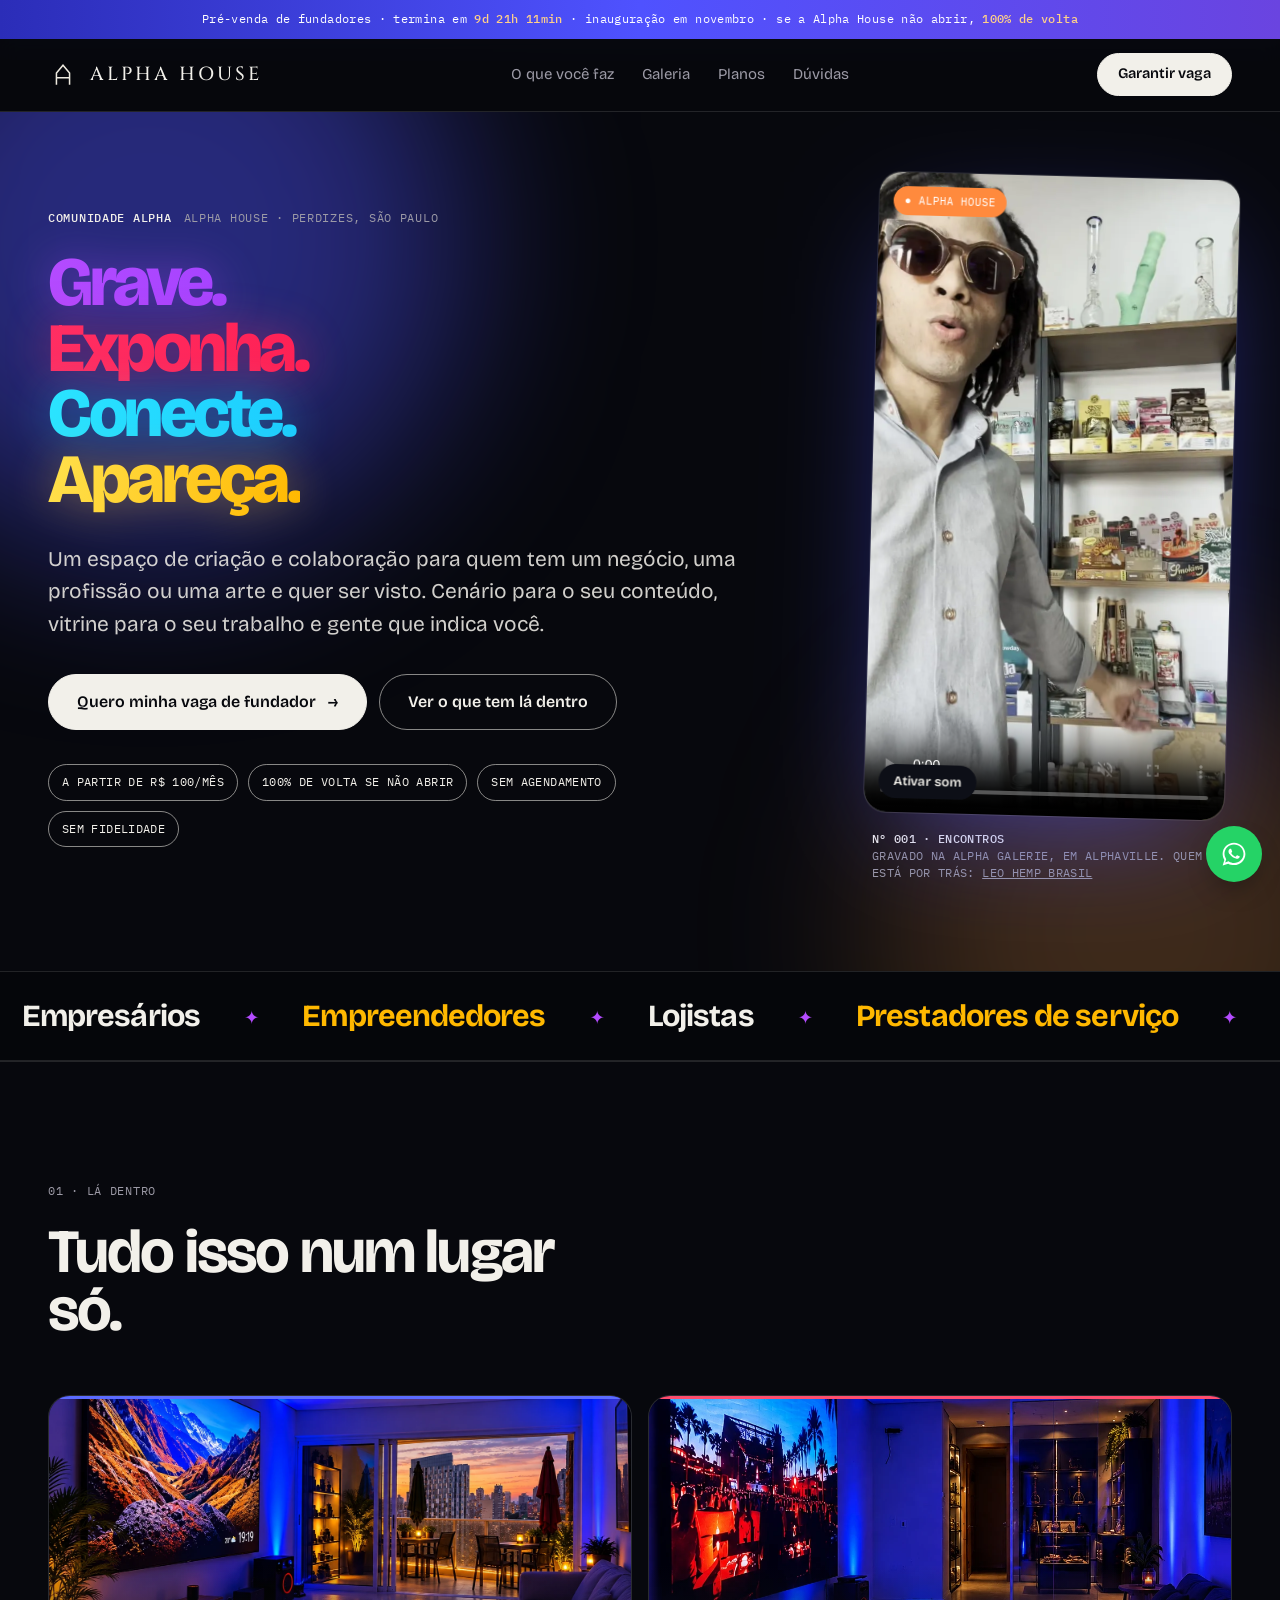
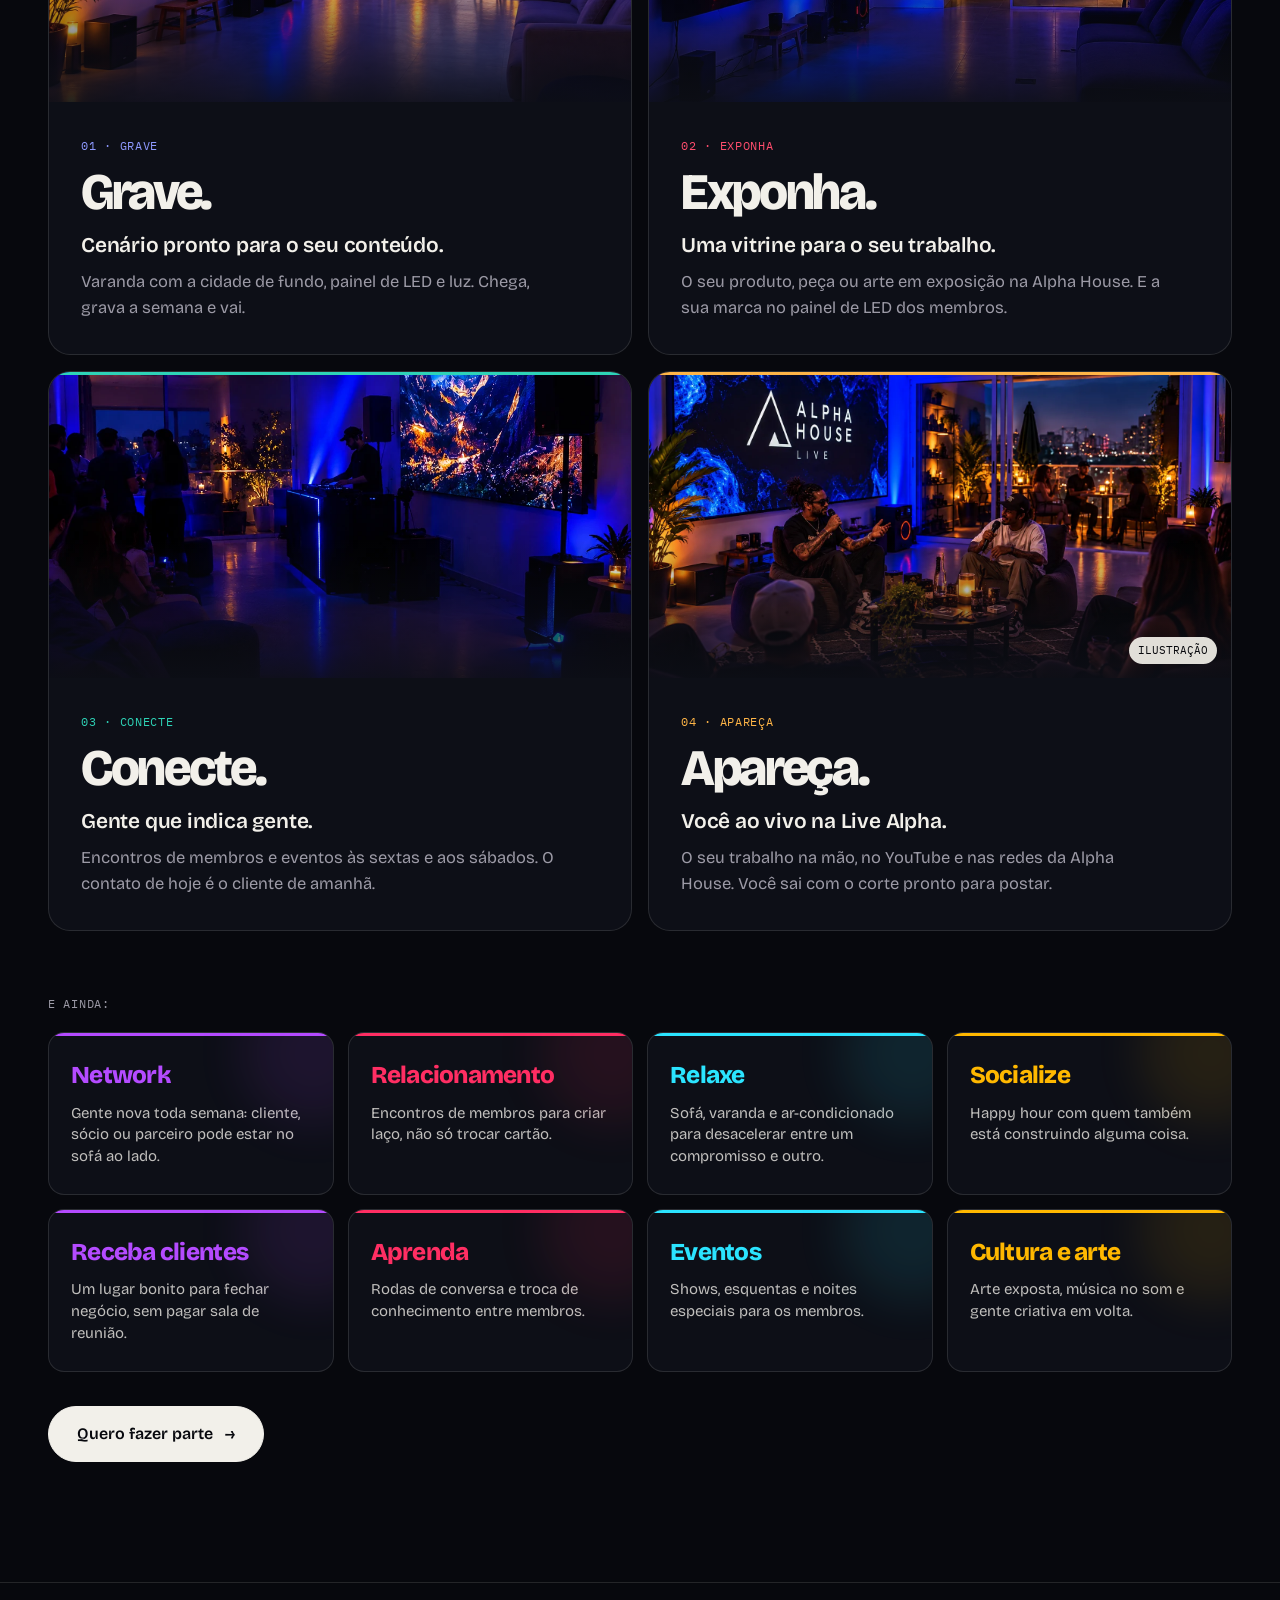
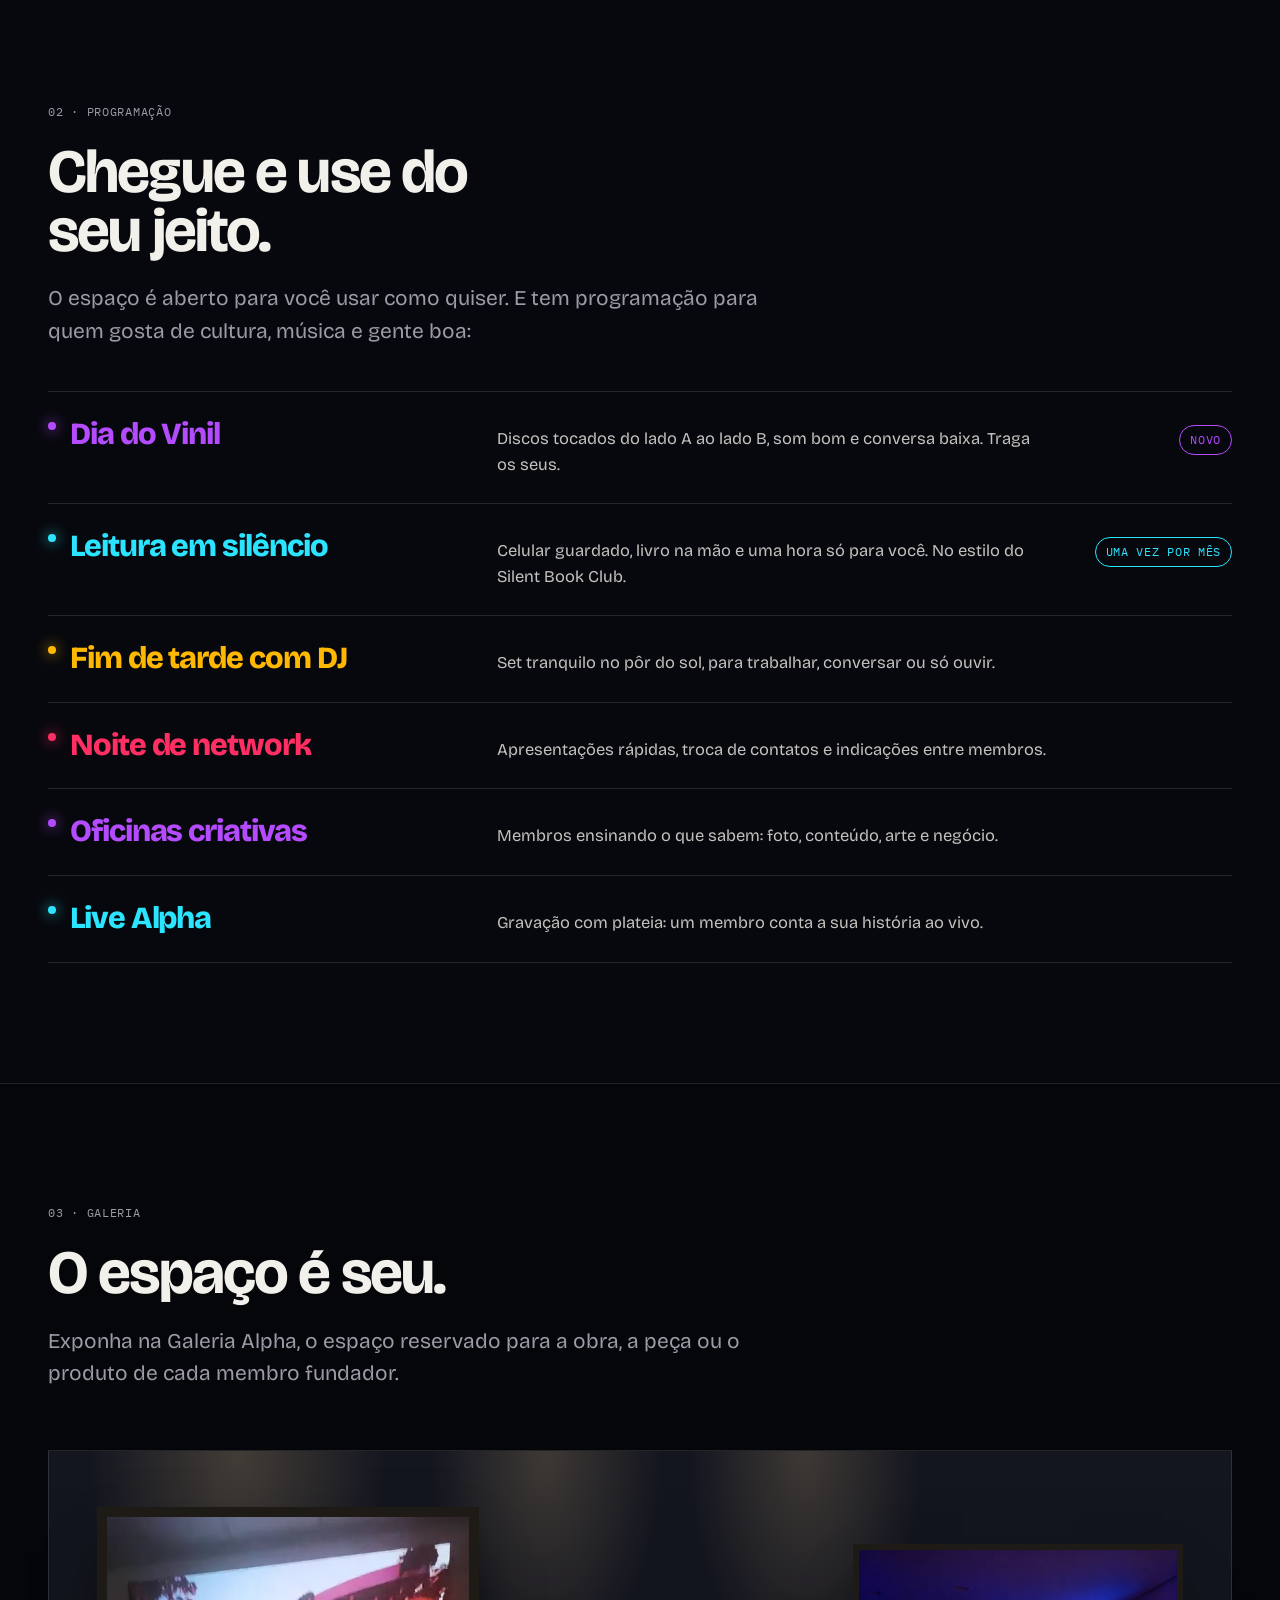
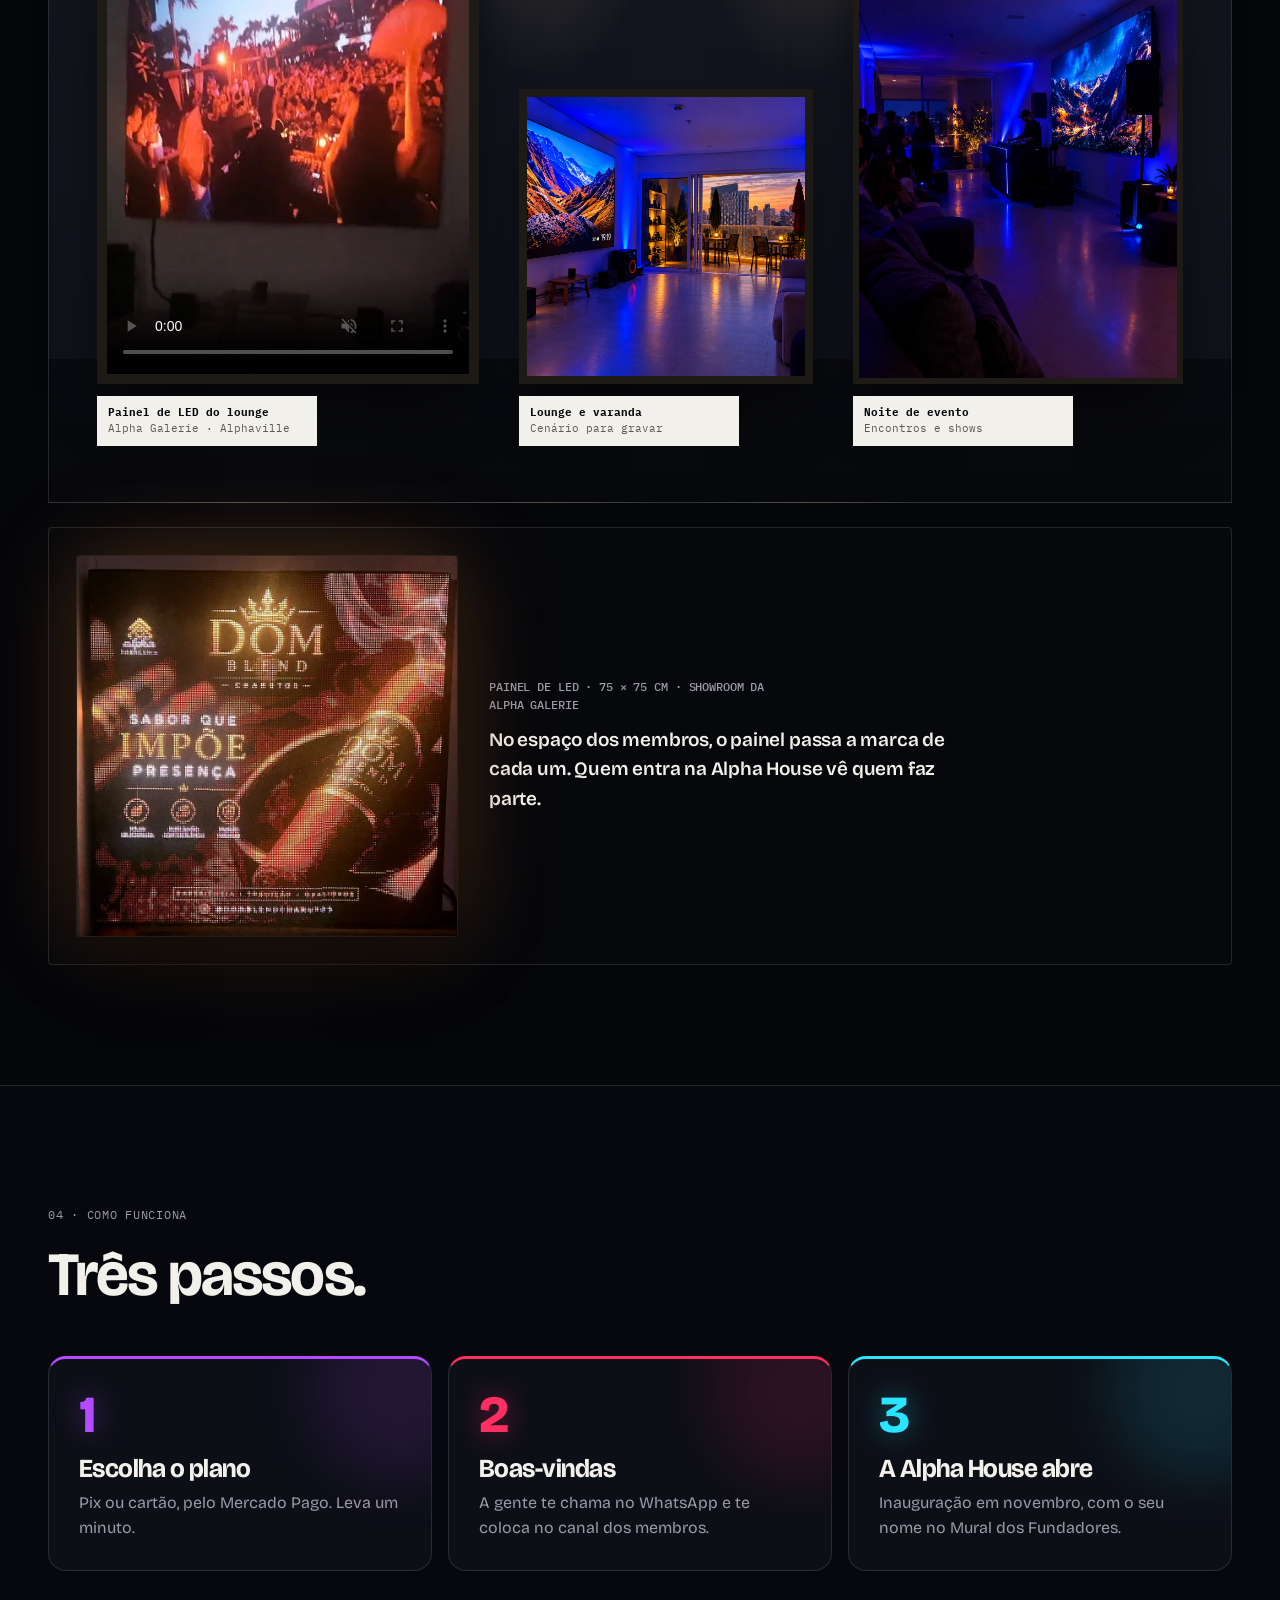
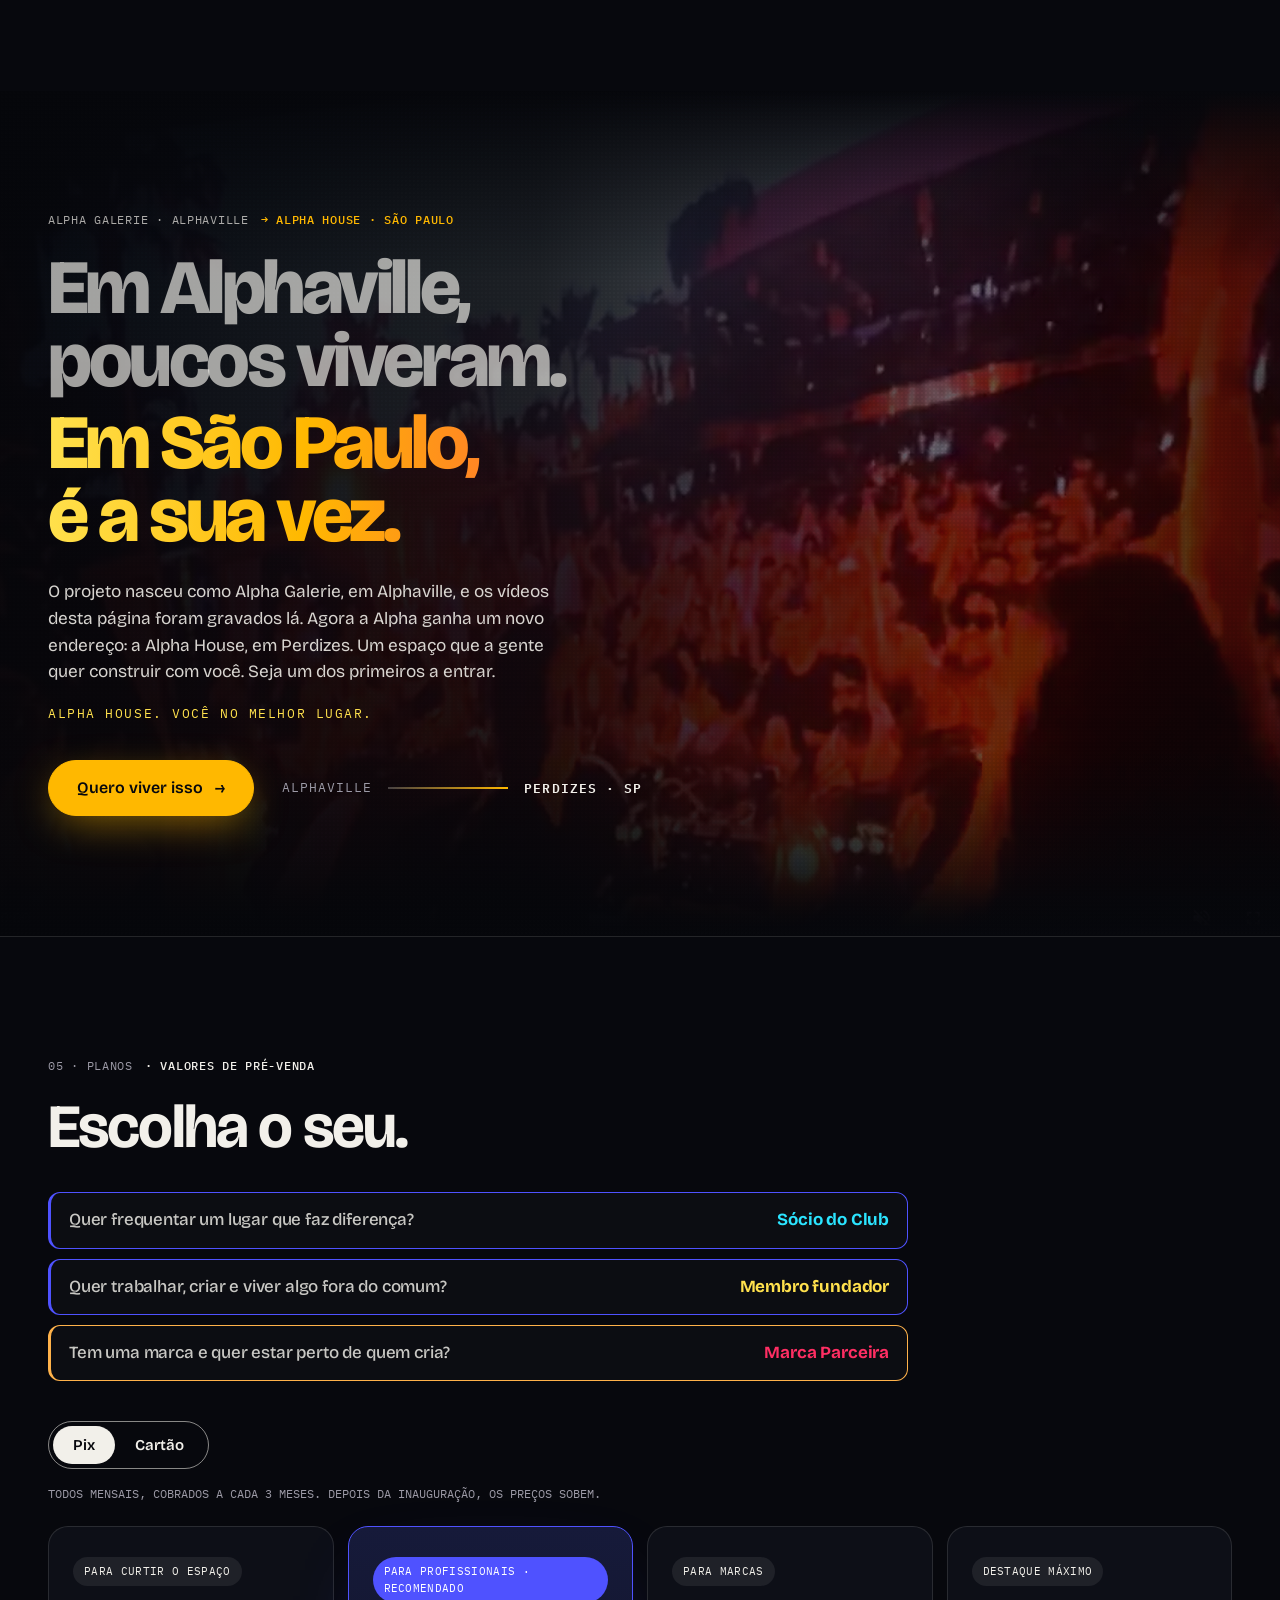
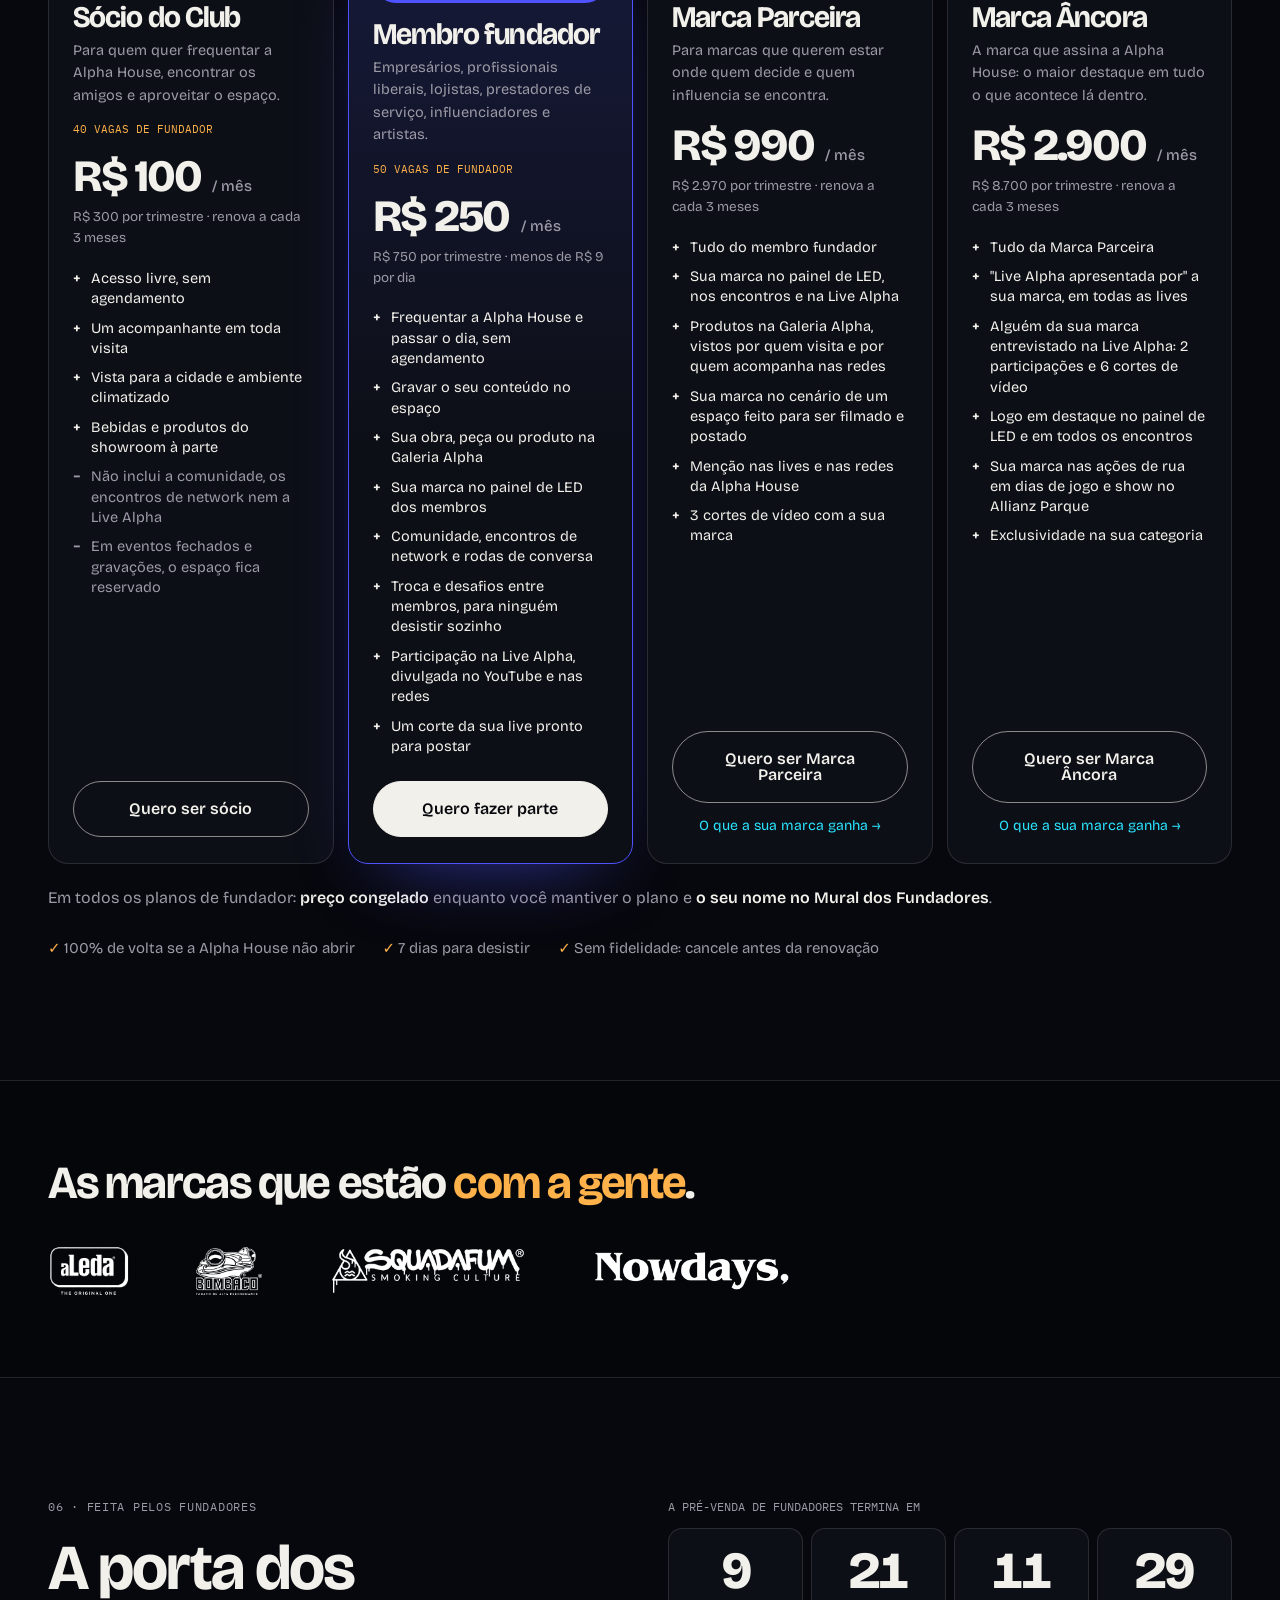
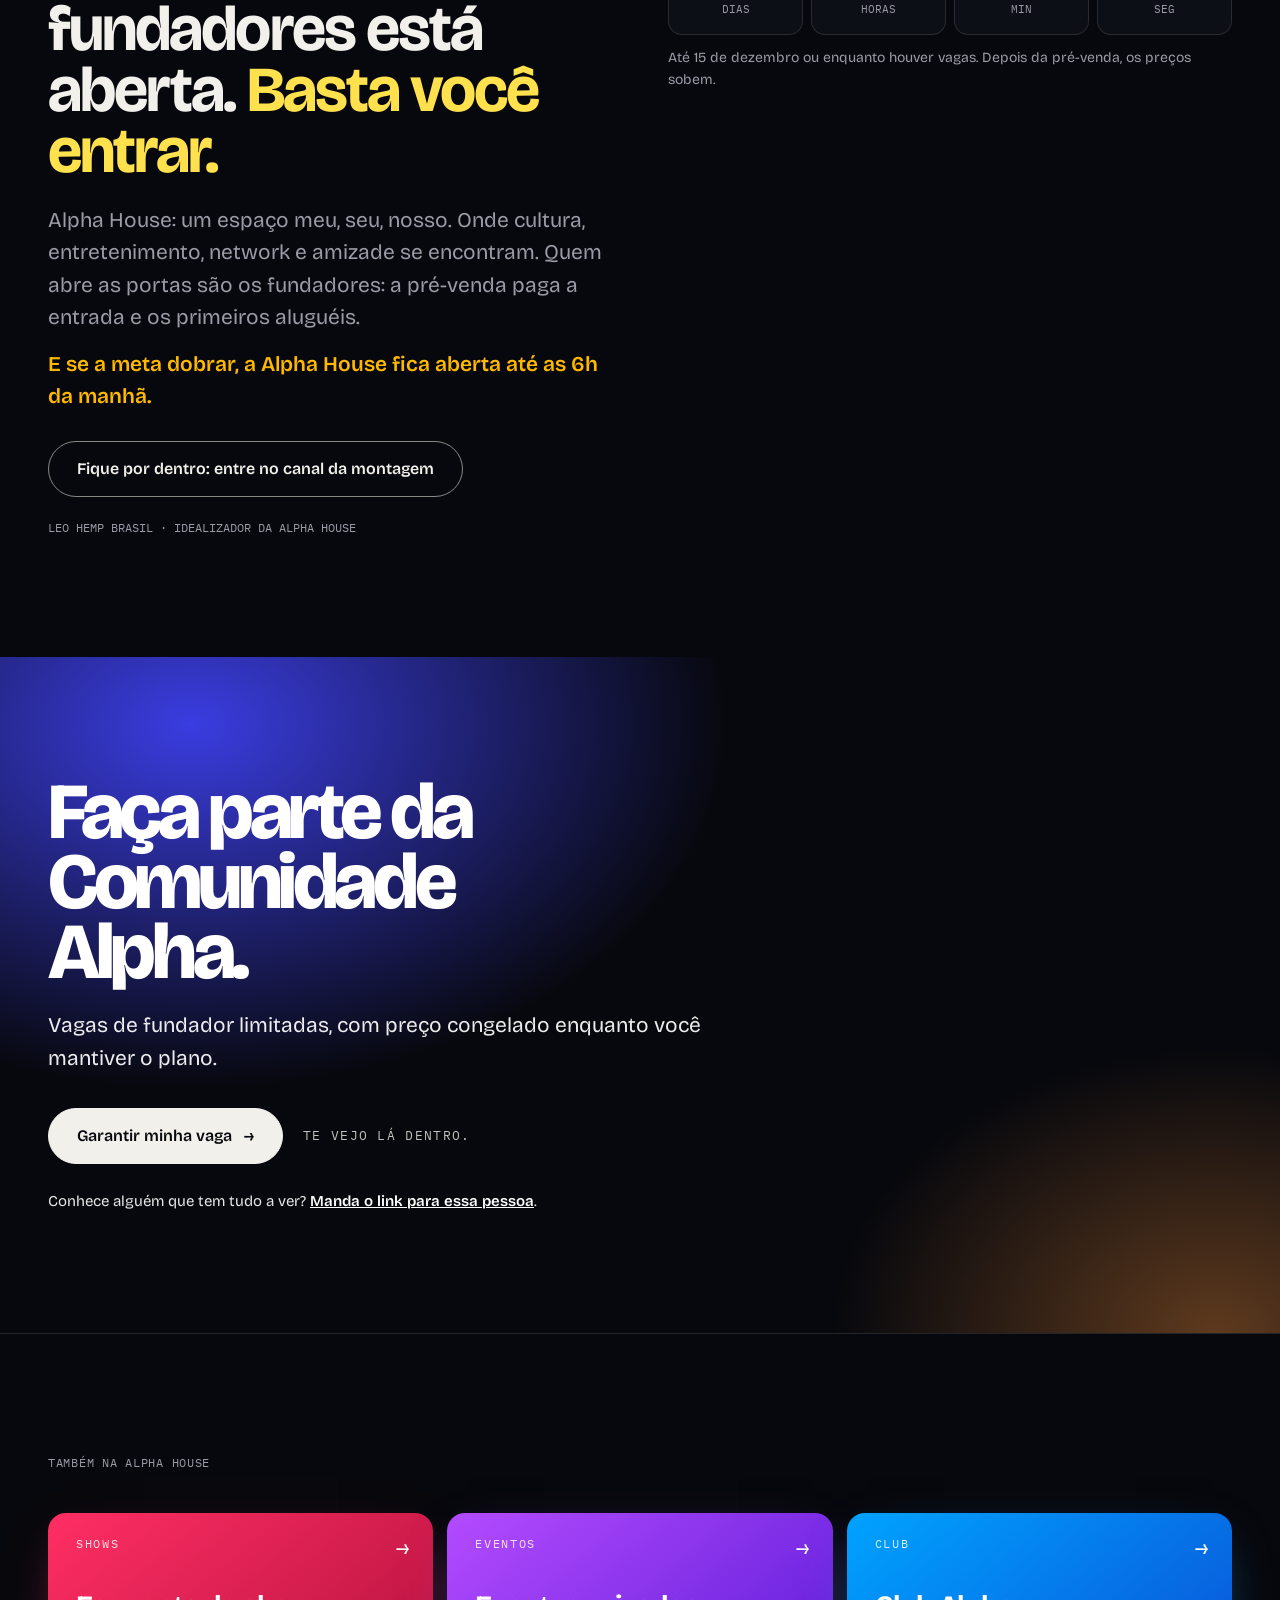
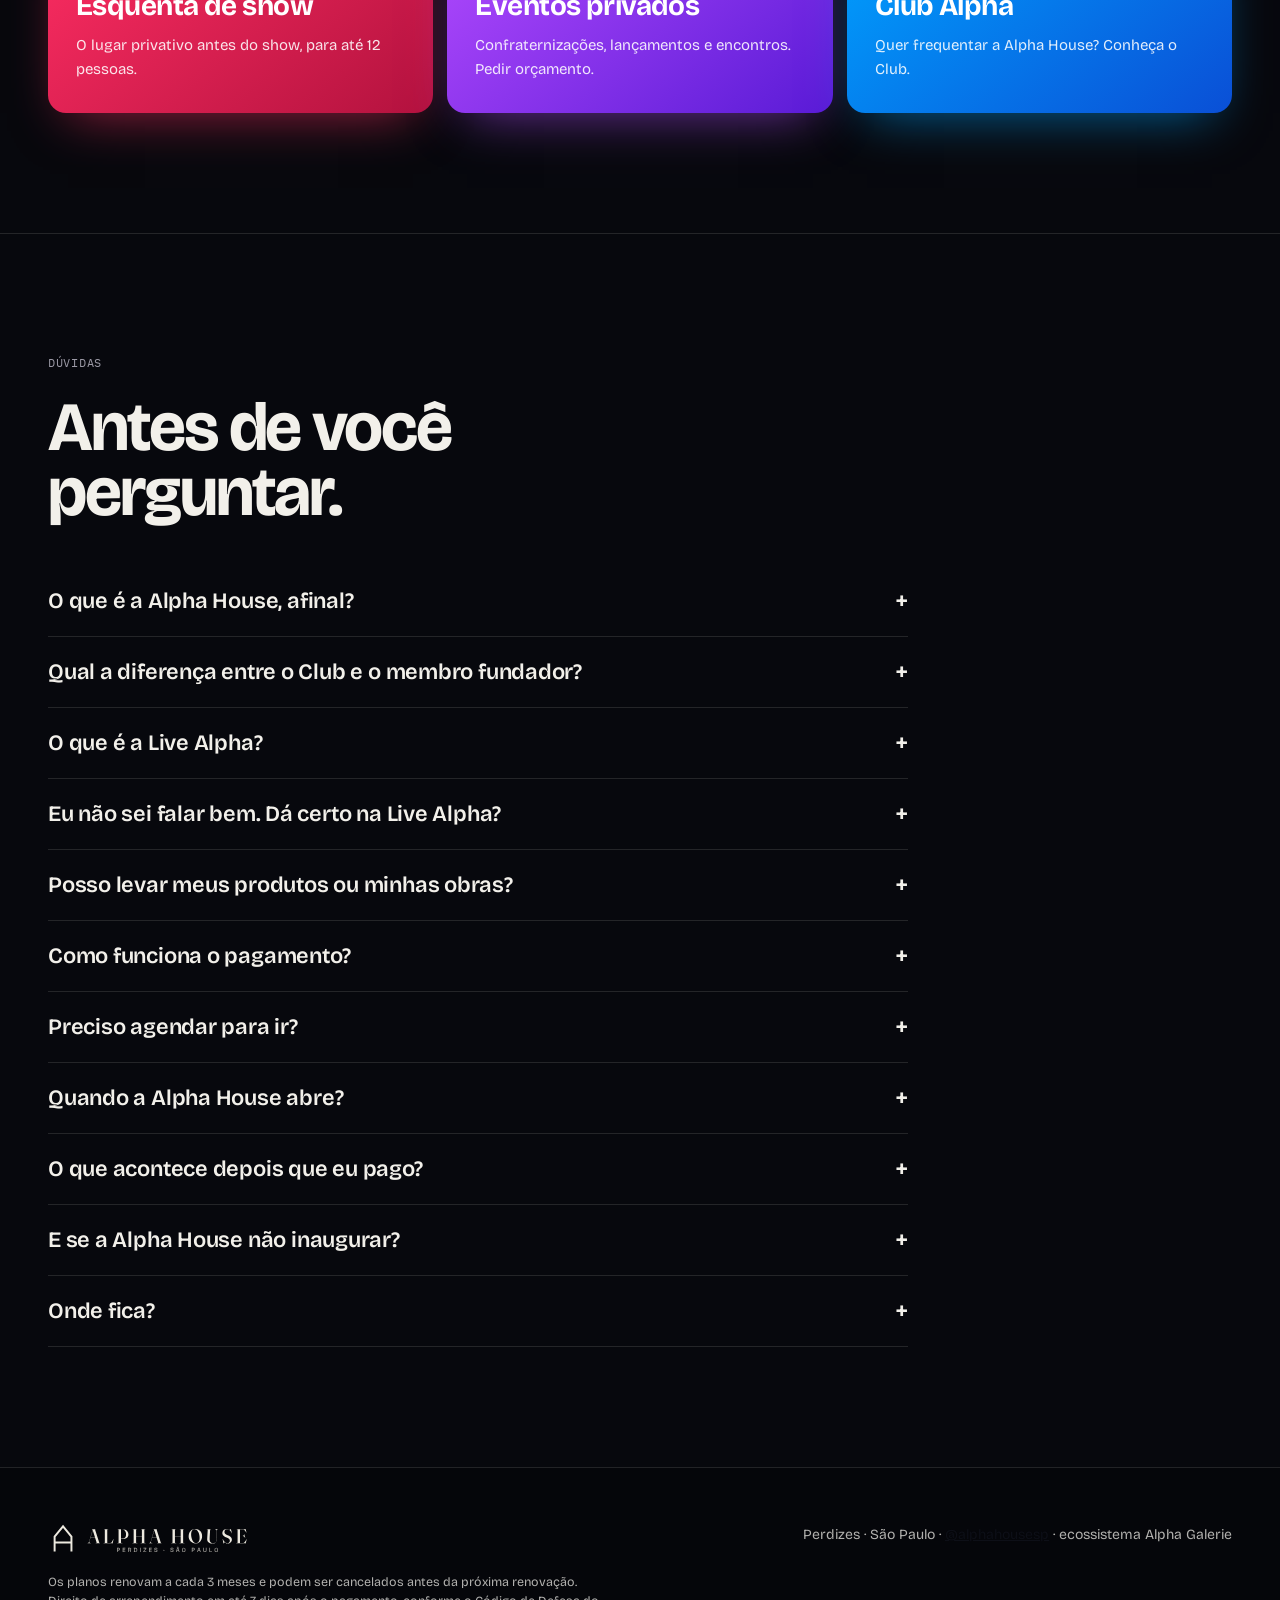
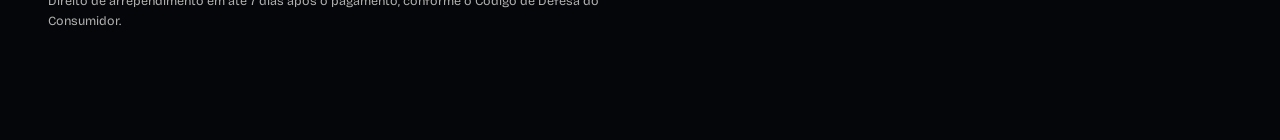
==== commit 6a59328f: "Marcas: Marca Parceira e Marca Âncora, sem limite de vagas, benefícios mais claros e página /marcas/" ====
--- a/index.html
+++ b/index.html
@@ -178,7 +178,7 @@
     <div class="guia reveal">
       <div><span>Quer frequentar um lugar que faz diferença?</span> <b>Sócio do Club</b></div>
       <div><span>Quer trabalhar, criar e viver algo fora do comum?</span> <b>Membro fundador</b></div>
-      <div><span>Tem uma marca e quer estar perto de quem cria?</span> <b>Marca apoiadora</b></div>
+      <div><span>Tem uma marca e quer estar perto de quem cria?</span> <b>Marca Parceira</b></div>
     </div>
     <div class="pay-toggle reveal" role="group" aria-label="Forma de pagamento">
       <button type="button" class="on" data-pay="pix" aria-pressed="true">Pix</button>
@@ -224,35 +224,39 @@
       </div>
       <div class="pac reveal" tabindex="0">
         <span class="flag">Para marcas</span>
-        <h3>Marca apoiadora</h3>
-        <p class="use">Para marcas que querem estar perto de quem decide e de quem influencia.</p>
+        <h3>Marca Parceira</h3>
+        <p class="use">Para marcas que querem estar onde quem decide e quem influencia se encontra.</p>
         <span class="vagas" data-vagas-de="marca"></span>
         <div class="price">R$ 990 <small>/ mês</small></div>
         <div class="dur"><span data-preco-de="marca"></span> por trimestre · renova a cada 3 meses</div>
         <ul>
           <li><span class="ck">+</span>Tudo do membro fundador</li>
-          <li><span class="ck">+</span>Sua marca no painel de LED nos encontros e na Live Alpha</li>
-          <li><span class="ck">+</span>Menção nas lives divulgadas no YouTube e nas redes</li>
-          <li><span class="ck">+</span>Produtos da marca na Galeria Alpha</li>
+          <li><span class="ck">+</span>Sua marca no painel de LED, nos encontros e na Live Alpha</li>
+          <li><span class="ck">+</span>Produtos na Galeria Alpha, vistos por quem visita e por quem acompanha nas redes</li>
+          <li><span class="ck">+</span>Sua marca no cenário de um espaço feito para ser filmado e postado</li>
+          <li><span class="ck">+</span>Menção nas lives e nas redes da Alpha House</li>
           <li><span class="ck">+</span>3 cortes de vídeo com a sua marca</li>
         </ul>
-        <button class="btn btn-gold" data-reserve data-oferta-id="marca">Quero apoiar</button>
+        <button class="btn btn-gold" data-reserve data-oferta-id="marca">Quero ser Marca Parceira</button>
+        <a class="pac-mais" href="marcas/">O que a sua marca ganha →</a>
       </div>
       <div class="pac reveal" tabindex="0">
-        <span class="flag">Exclusivo</span>
-        <h3>Apoiador master</h3>
-        <p class="use">A marca que apresenta a Live Alpha.</p>
+        <span class="flag">Destaque máximo</span>
+        <h3>Marca Âncora</h3>
+        <p class="use">A marca que assina a Alpha House: o maior destaque em tudo o que acontece lá dentro.</p>
         <span class="vagas" data-vagas-de="master"></span>
         <div class="price">R$ 2.900 <small>/ mês</small></div>
         <div class="dur"><span data-preco-de="master"></span> por trimestre · renova a cada 3 meses</div>
         <ul>
-          <li><span class="ck">+</span>Tudo da marca apoiadora</li>
+          <li><span class="ck">+</span>Tudo da Marca Parceira</li>
           <li><span class="ck">+</span>"Live Alpha apresentada por" a sua marca, em todas as lives</li>
-          <li><span class="ck">+</span>Logo em destaque no painel de LED e nos encontros</li>
-          <li><span class="ck">+</span>2 participações na Live Alpha e 6 cortes de vídeo</li>
-          <li><span class="ck">+</span>Nenhuma marca concorrente apoiando a comunidade</li>
+          <li><span class="ck">+</span>Alguém da sua marca entrevistado na Live Alpha: 2 participações e 6 cortes de vídeo</li>
+          <li><span class="ck">+</span>Logo em destaque no painel de LED e em todos os encontros</li>
+          <li><span class="ck">+</span>Sua marca nas ações de rua em dias de jogo e show no Allianz Parque</li>
+          <li><span class="ck">+</span>Exclusividade na sua categoria</li>
         </ul>
-        <button class="btn btn-gold" data-reserve data-oferta-id="master">Quero ser apoiador master</button>
+        <button class="btn btn-gold" data-reserve data-oferta-id="master">Quero ser Marca Âncora</button>
+        <a class="pac-mais" href="marcas/">O que a sua marca ganha →</a>
       </div>
     </div>
     <p class="todos reveal">Em todos os planos de fundador: <b>preço congelado</b> enquanto você mantiver o plano e <b>o seu nome no Mural dos Fundadores</b>.</p>
--- a/assets/casa.css
+++ b/assets/casa.css
@@ -658,3 +658,16 @@
 .prog-item.vio{--c:var(--vio);} .prog-item.rubi{--c:var(--rubi);} .prog-item.ciano{--c:var(--ciano);} .prog-item.ouro{--c:var(--ouro-2);}
 @media(max-width:760px){ .prog-item{grid-template-columns:1fr;padding-left:20px;} .prog-item::before{top:33px;} .prog-item em{justify-self:start;} }
 @media(min-width:761px){ .prog-item{grid-template-columns:34% minmax(0,1fr) 150px;} .prog-item em{justify-self:end;} }
+
+/* link "o que a sua marca ganha" nos cards de marca */
+.pac-mais{display:block;text-align:center;margin-top:12px;font-size:14px;color:var(--ciano);text-decoration:none;}
+.pac-mais:hover{text-decoration:underline;}
+
+/* página para marcas */
+.marcas-h{font-size:clamp(40px,5.6vw,84px);font-weight:800;letter-spacing:-.045em;line-height:.95;margin:0;max-width:14ch;}
+.marcas-h em{font-style:normal;background:linear-gradient(100deg,var(--ouro),var(--ouro-2) 40%,var(--rubi));-webkit-background-clip:text;background-clip:text;color:transparent;}
+.marcas-foto{margin:0;border-radius:18px;overflow:hidden;aspect-ratio:1/1;box-shadow:0 0 0 1px rgba(255,255,255,.06),0 30px 80px -20px rgba(0,0,0,.85),0 0 100px -10px rgba(255,140,40,.35);}
+.marcas-foto img{width:100%;height:100%;object-fit:cover;display:block;}
+.pac-grid.pac-dois{grid-template-columns:repeat(2,minmax(0,1fr));max-width:900px;}
+.pac-grid.pac-dois .pac:nth-child(2){order:0;}
+@media(max-width:760px){ .pac-grid.pac-dois{grid-template-columns:1fr;} }
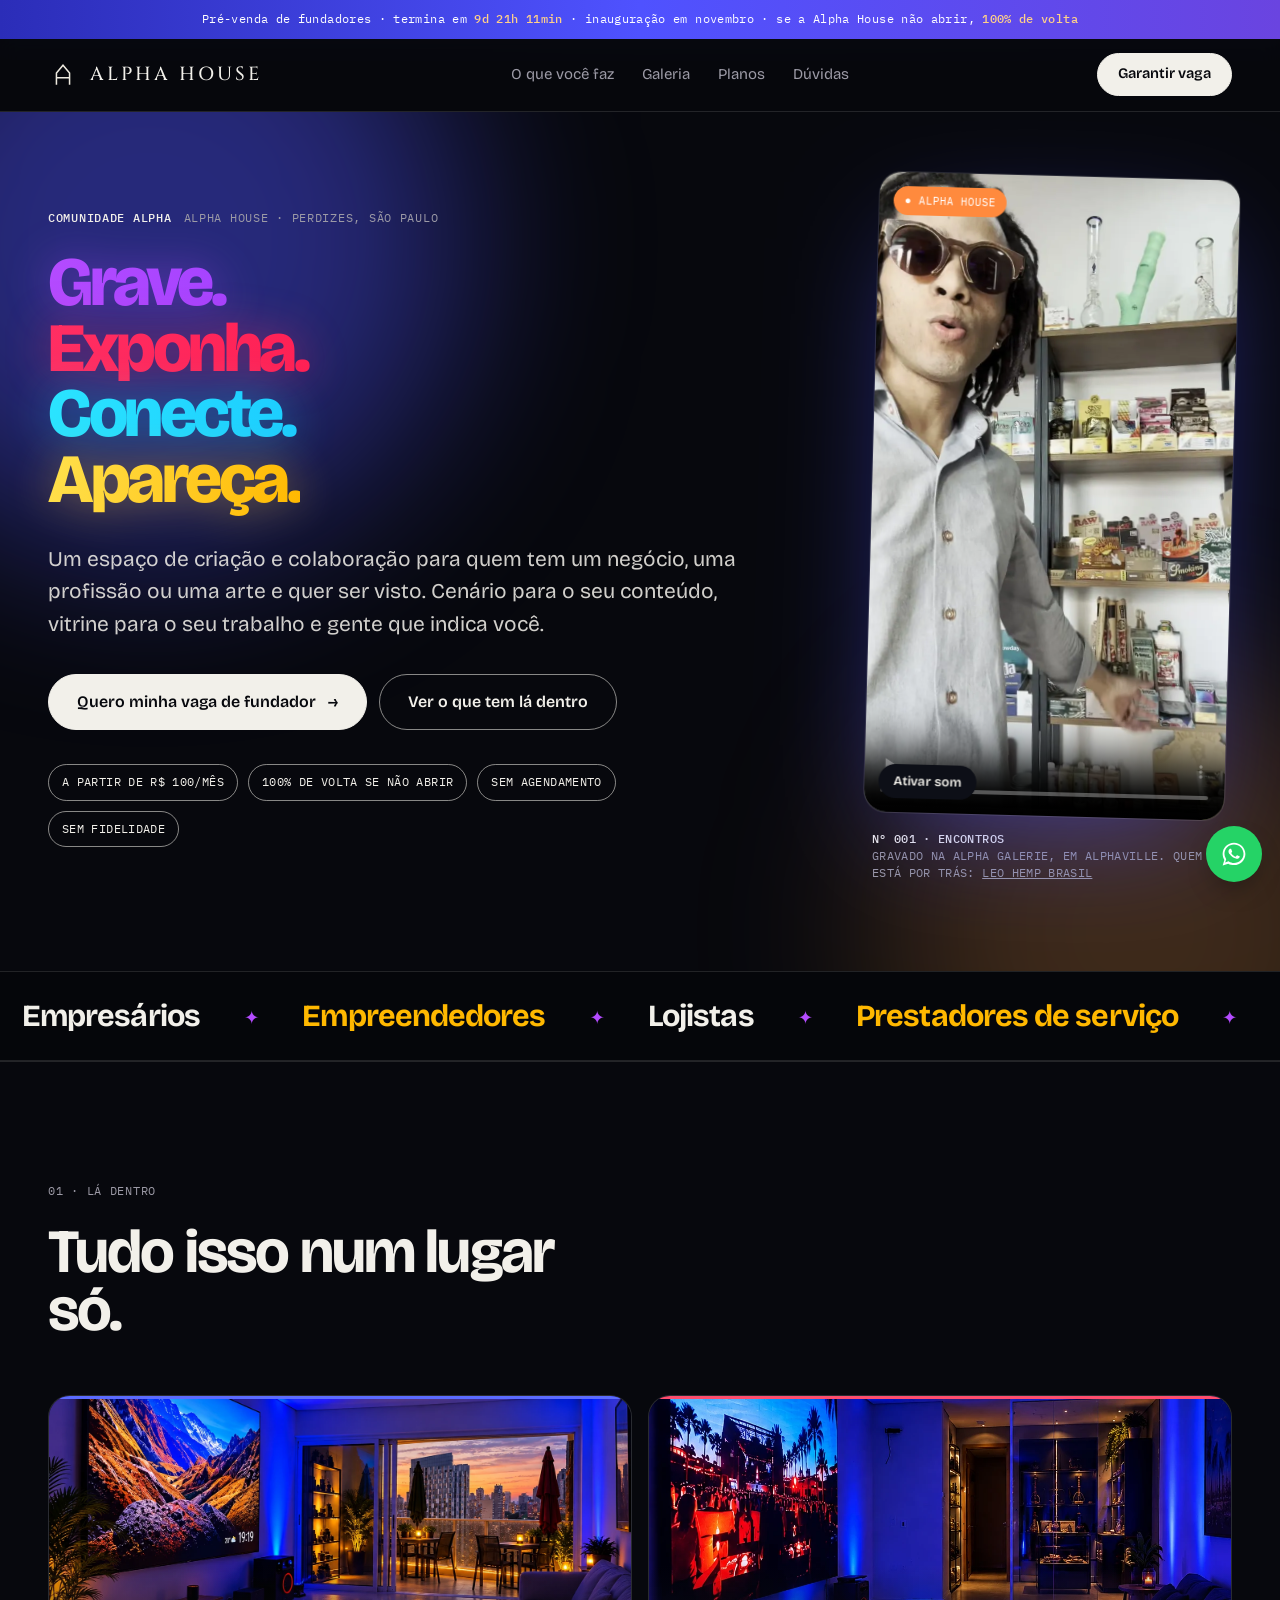
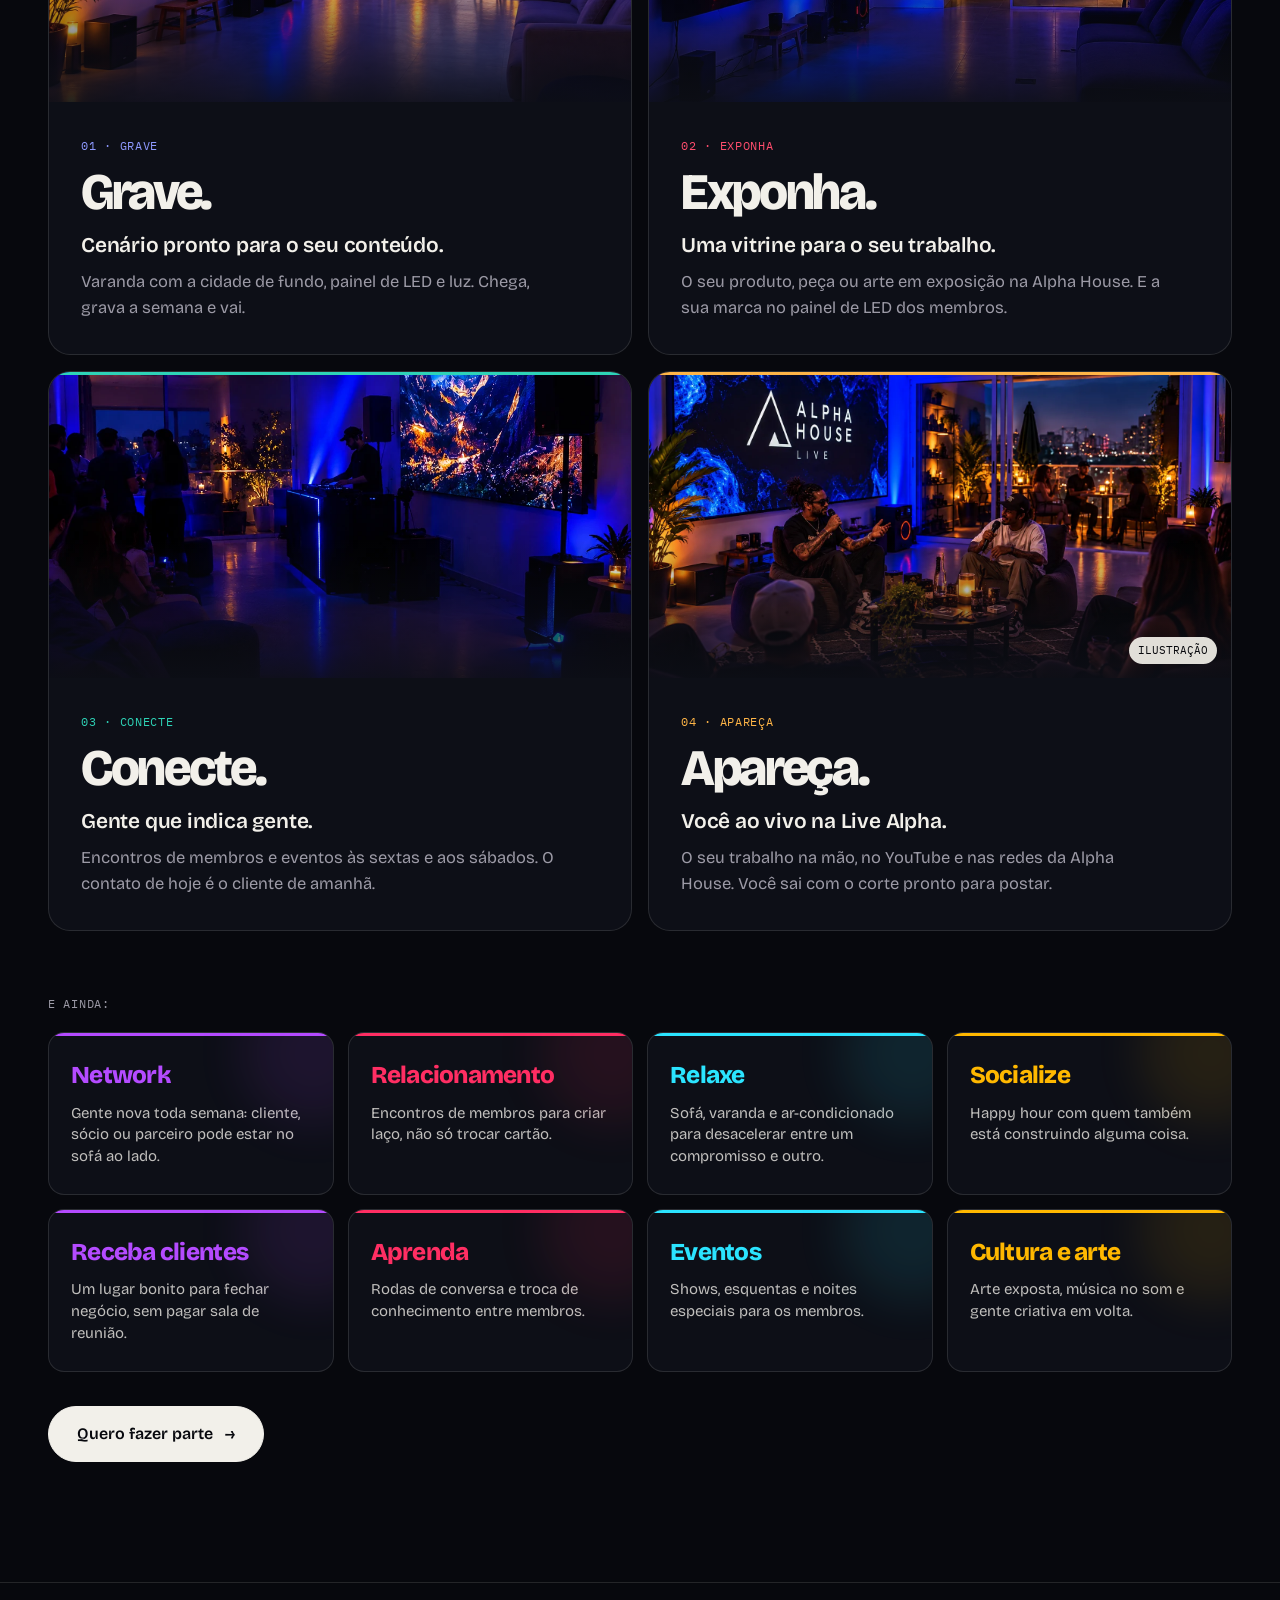
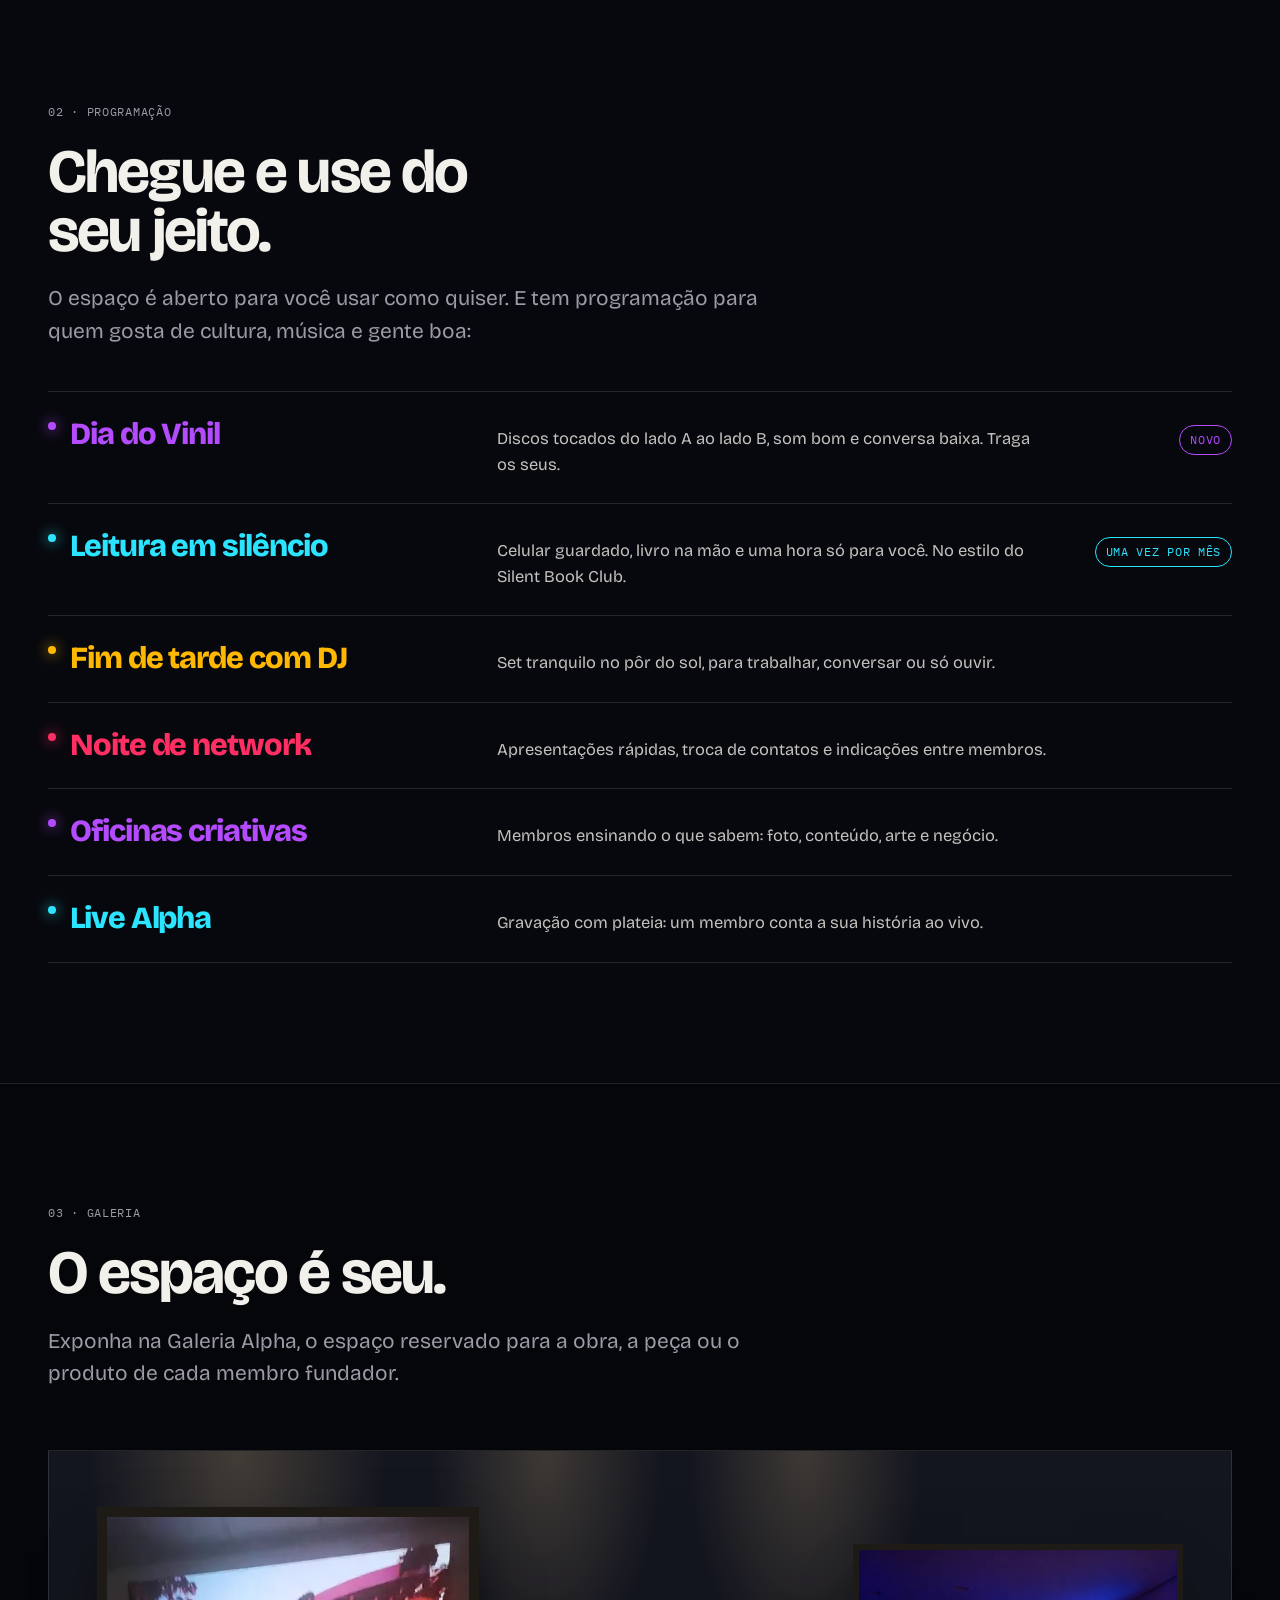
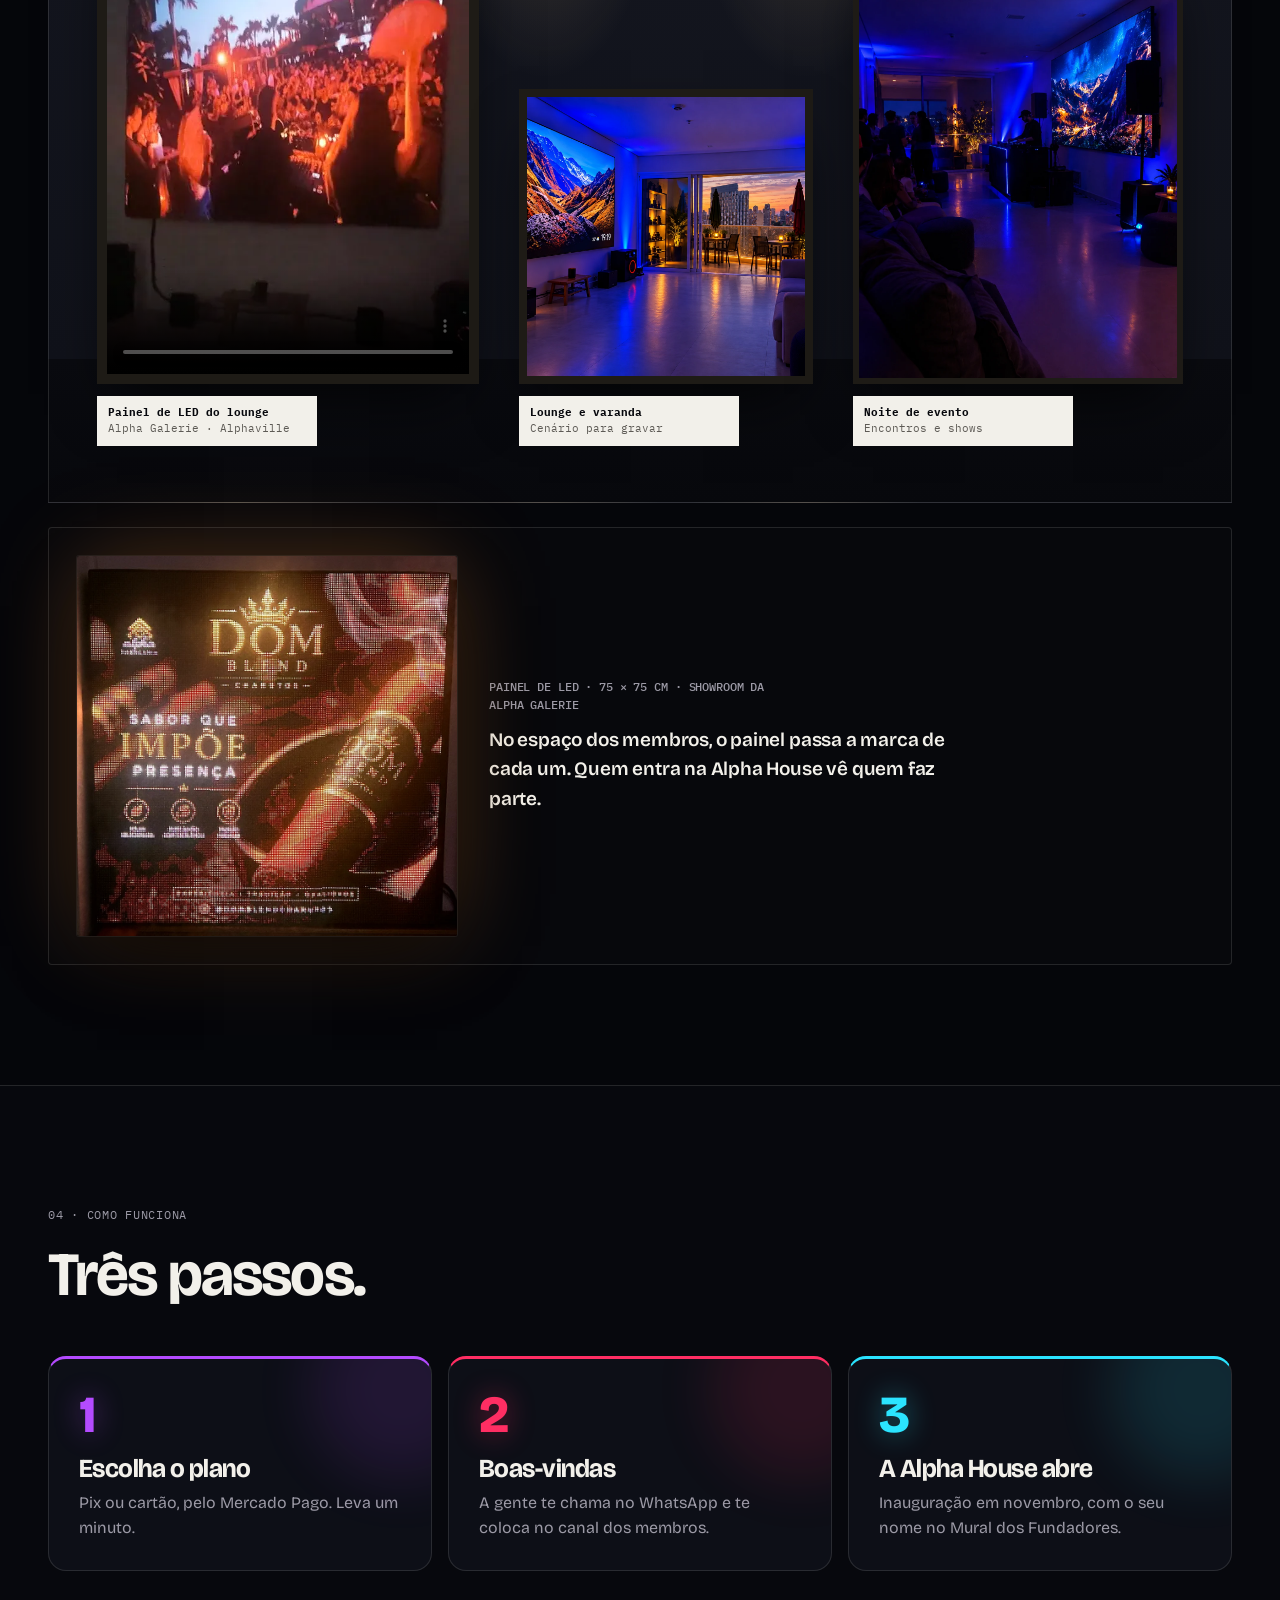
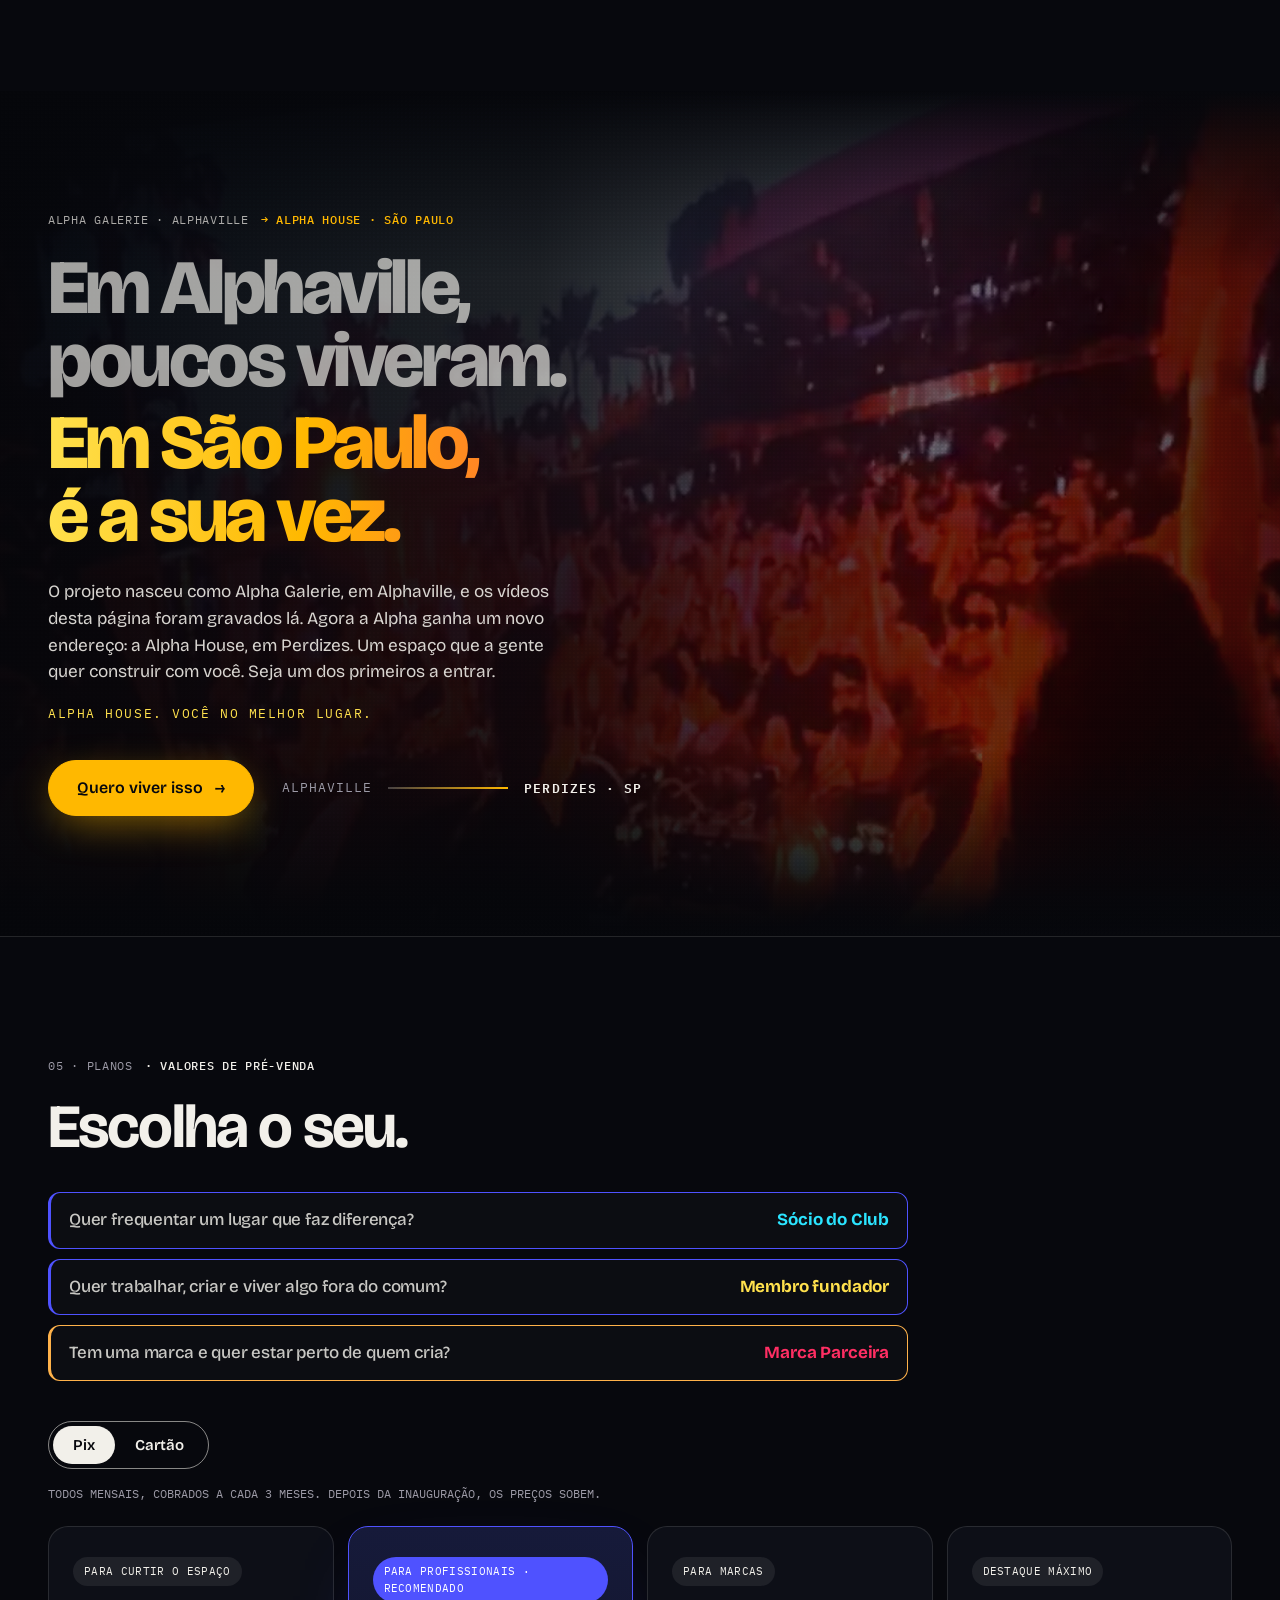
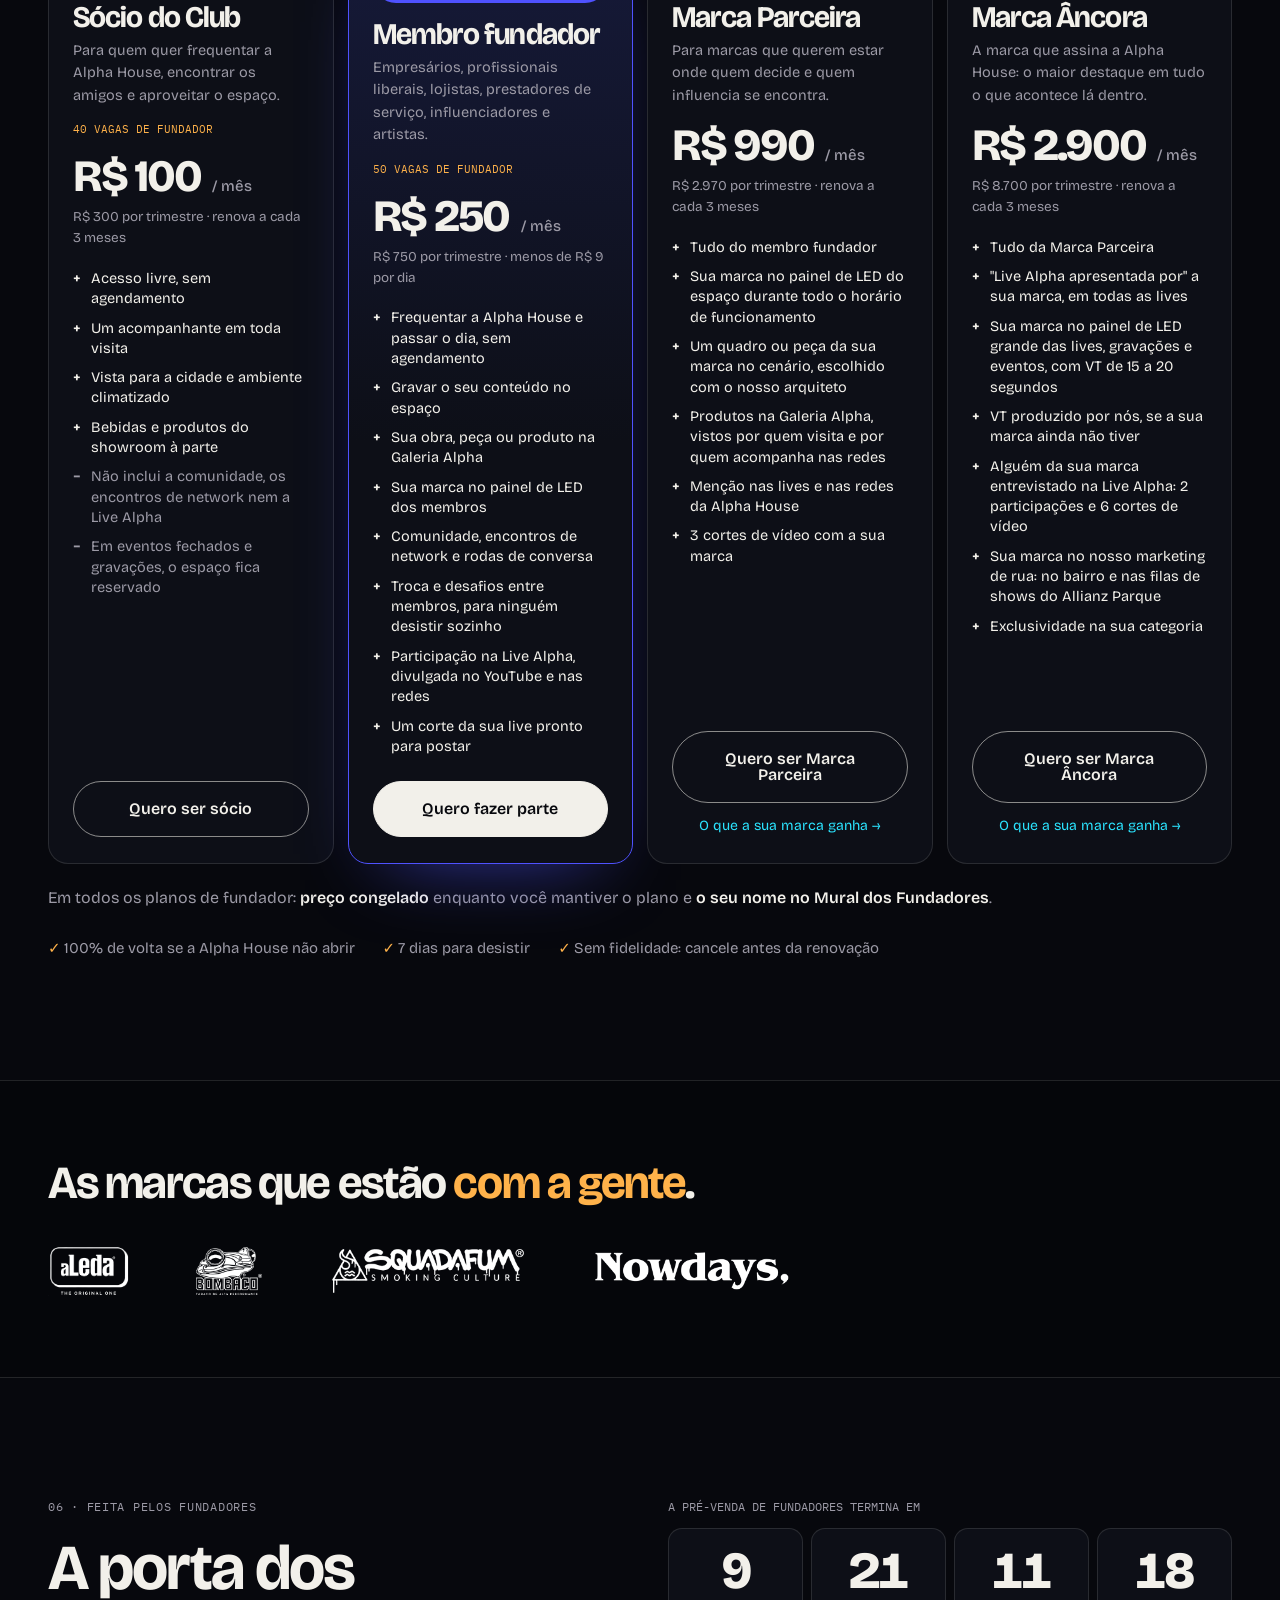
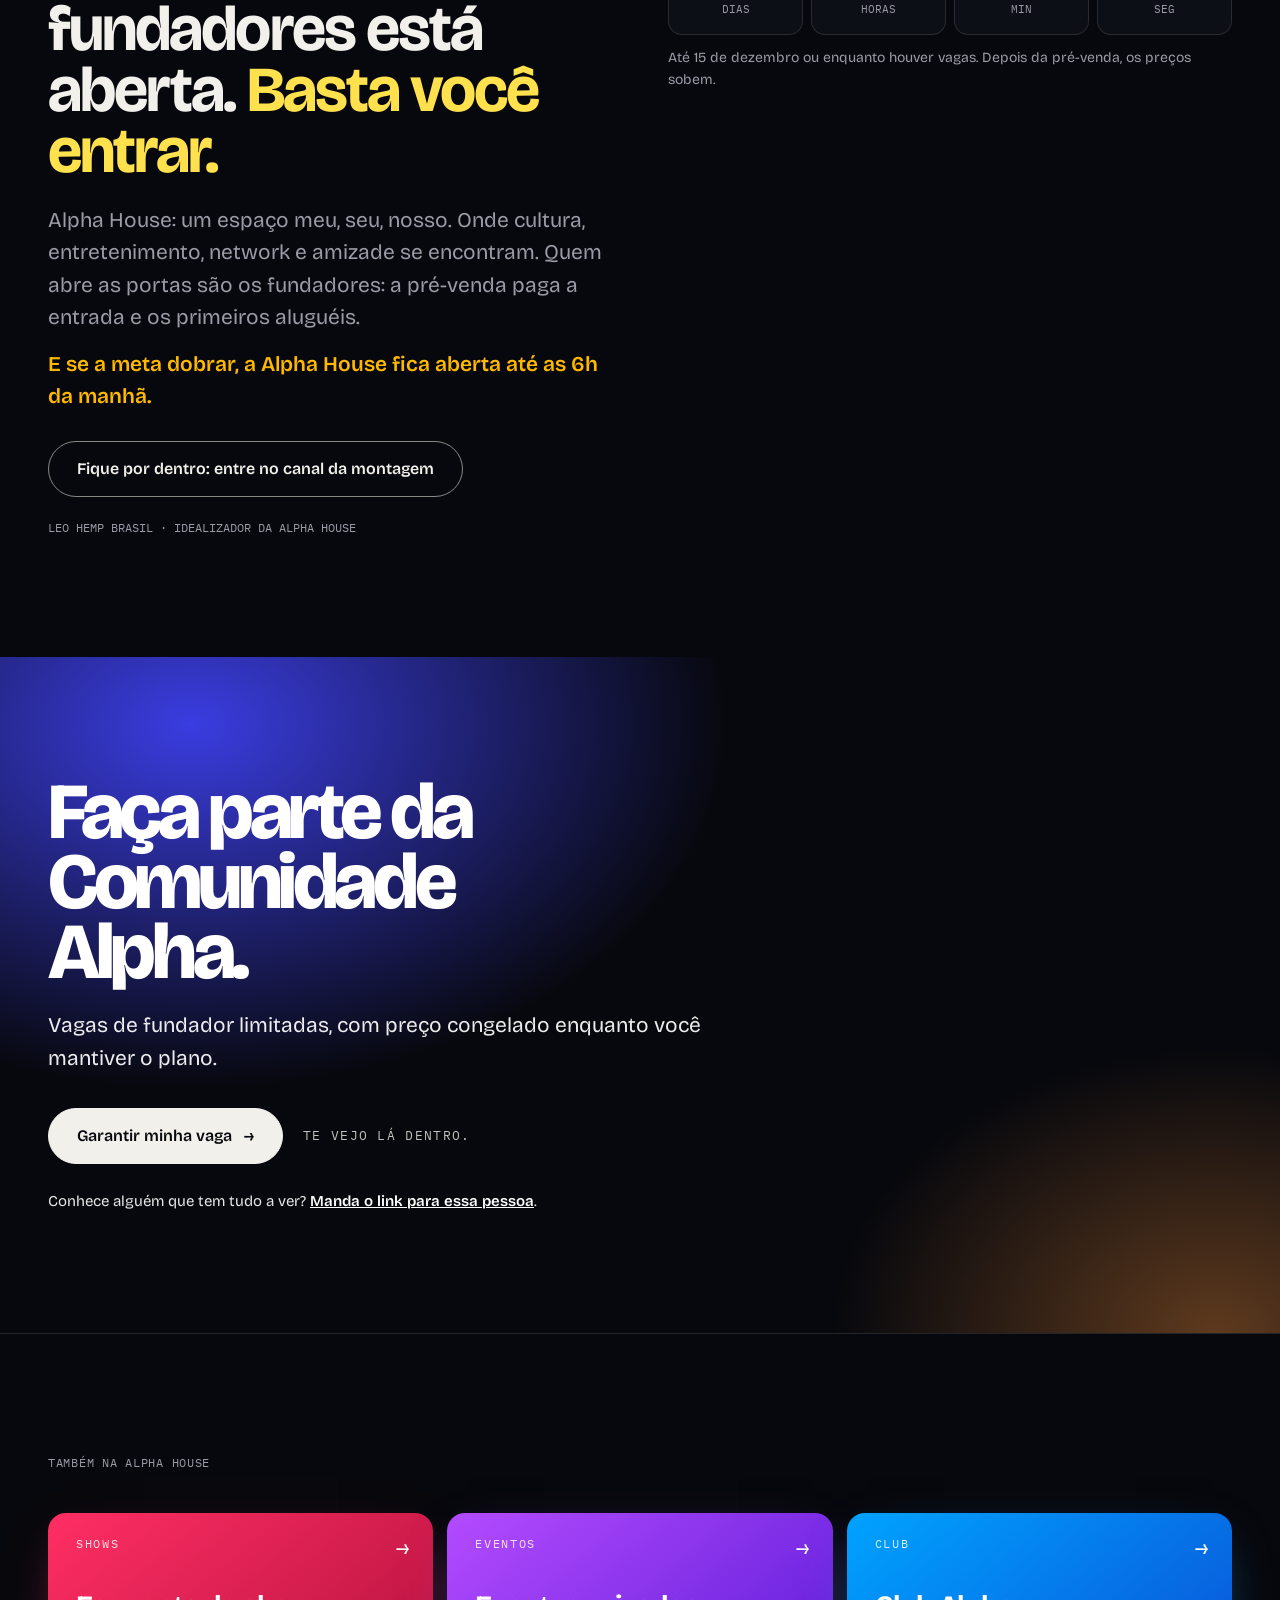
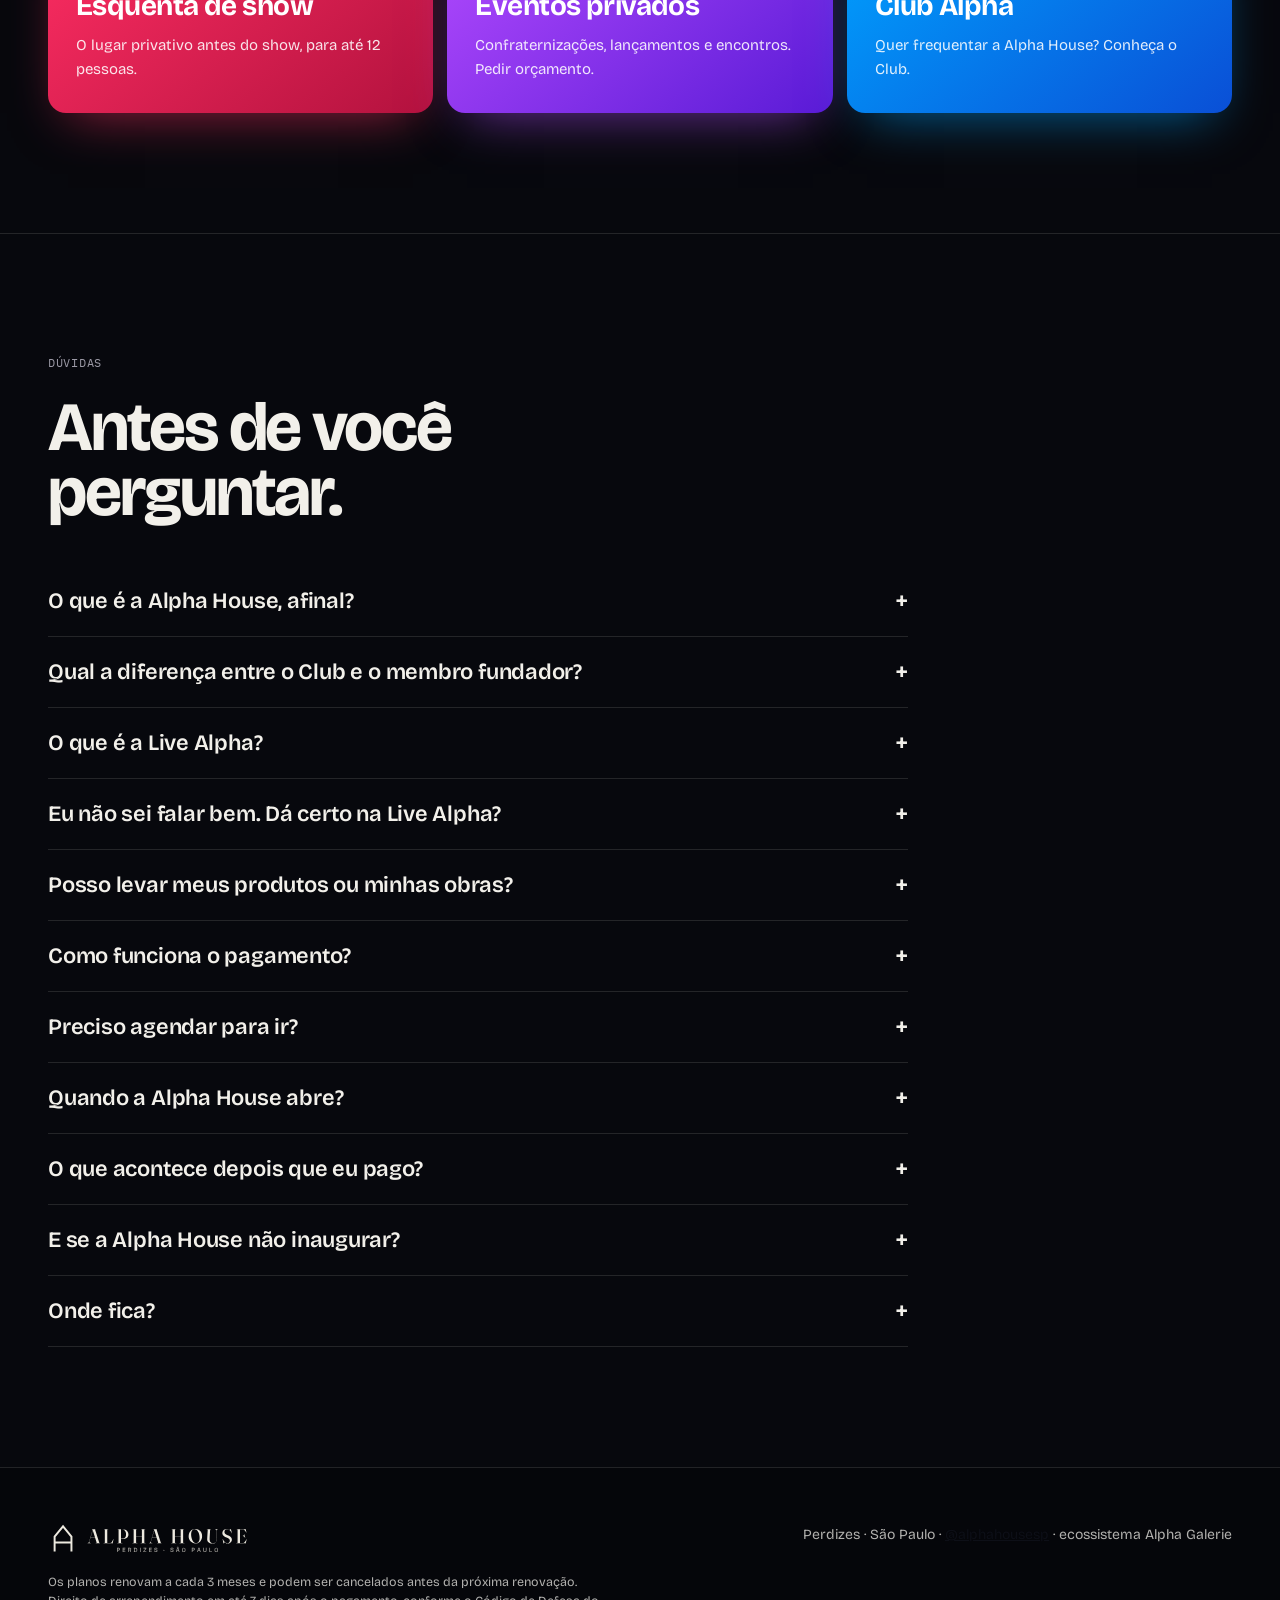
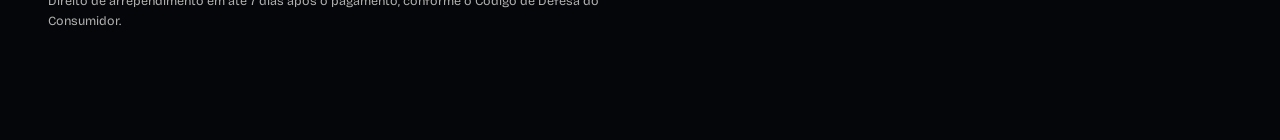
==== commit 9311448c: "Marcas: fotos do espaço, marketing de rua, quadro/peça da marca, LED por plano com VT, aviso de 30 d" ====
--- a/index.html
+++ b/index.html
@@ -231,9 +231,9 @@
         <div class="dur"><span data-preco-de="marca"></span> por trimestre · renova a cada 3 meses</div>
         <ul>
           <li><span class="ck">+</span>Tudo do membro fundador</li>
-          <li><span class="ck">+</span>Sua marca no painel de LED, nos encontros e na Live Alpha</li>
+          <li><span class="ck">+</span>Sua marca no painel de LED do espaço durante todo o horário de funcionamento</li>
+          <li><span class="ck">+</span>Um quadro ou peça da sua marca no cenário, escolhido com o nosso arquiteto</li>
           <li><span class="ck">+</span>Produtos na Galeria Alpha, vistos por quem visita e por quem acompanha nas redes</li>
-          <li><span class="ck">+</span>Sua marca no cenário de um espaço feito para ser filmado e postado</li>
           <li><span class="ck">+</span>Menção nas lives e nas redes da Alpha House</li>
           <li><span class="ck">+</span>3 cortes de vídeo com a sua marca</li>
         </ul>
@@ -250,9 +250,10 @@
         <ul>
           <li><span class="ck">+</span>Tudo da Marca Parceira</li>
           <li><span class="ck">+</span>"Live Alpha apresentada por" a sua marca, em todas as lives</li>
+          <li><span class="ck">+</span>Sua marca no painel de LED grande das lives, gravações e eventos, com VT de 15 a 20 segundos</li>
+          <li><span class="ck">+</span>VT produzido por nós, se a sua marca ainda não tiver</li>
           <li><span class="ck">+</span>Alguém da sua marca entrevistado na Live Alpha: 2 participações e 6 cortes de vídeo</li>
-          <li><span class="ck">+</span>Logo em destaque no painel de LED e em todos os encontros</li>
-          <li><span class="ck">+</span>Sua marca nas ações de rua em dias de jogo e show no Allianz Parque</li>
+          <li><span class="ck">+</span>Sua marca no nosso marketing de rua: no bairro e nas filas de shows do Allianz Parque</li>
           <li><span class="ck">+</span>Exclusividade na sua categoria</li>
         </ul>
         <button class="btn btn-gold" data-reserve data-oferta-id="master">Quero ser Marca Âncora</button>
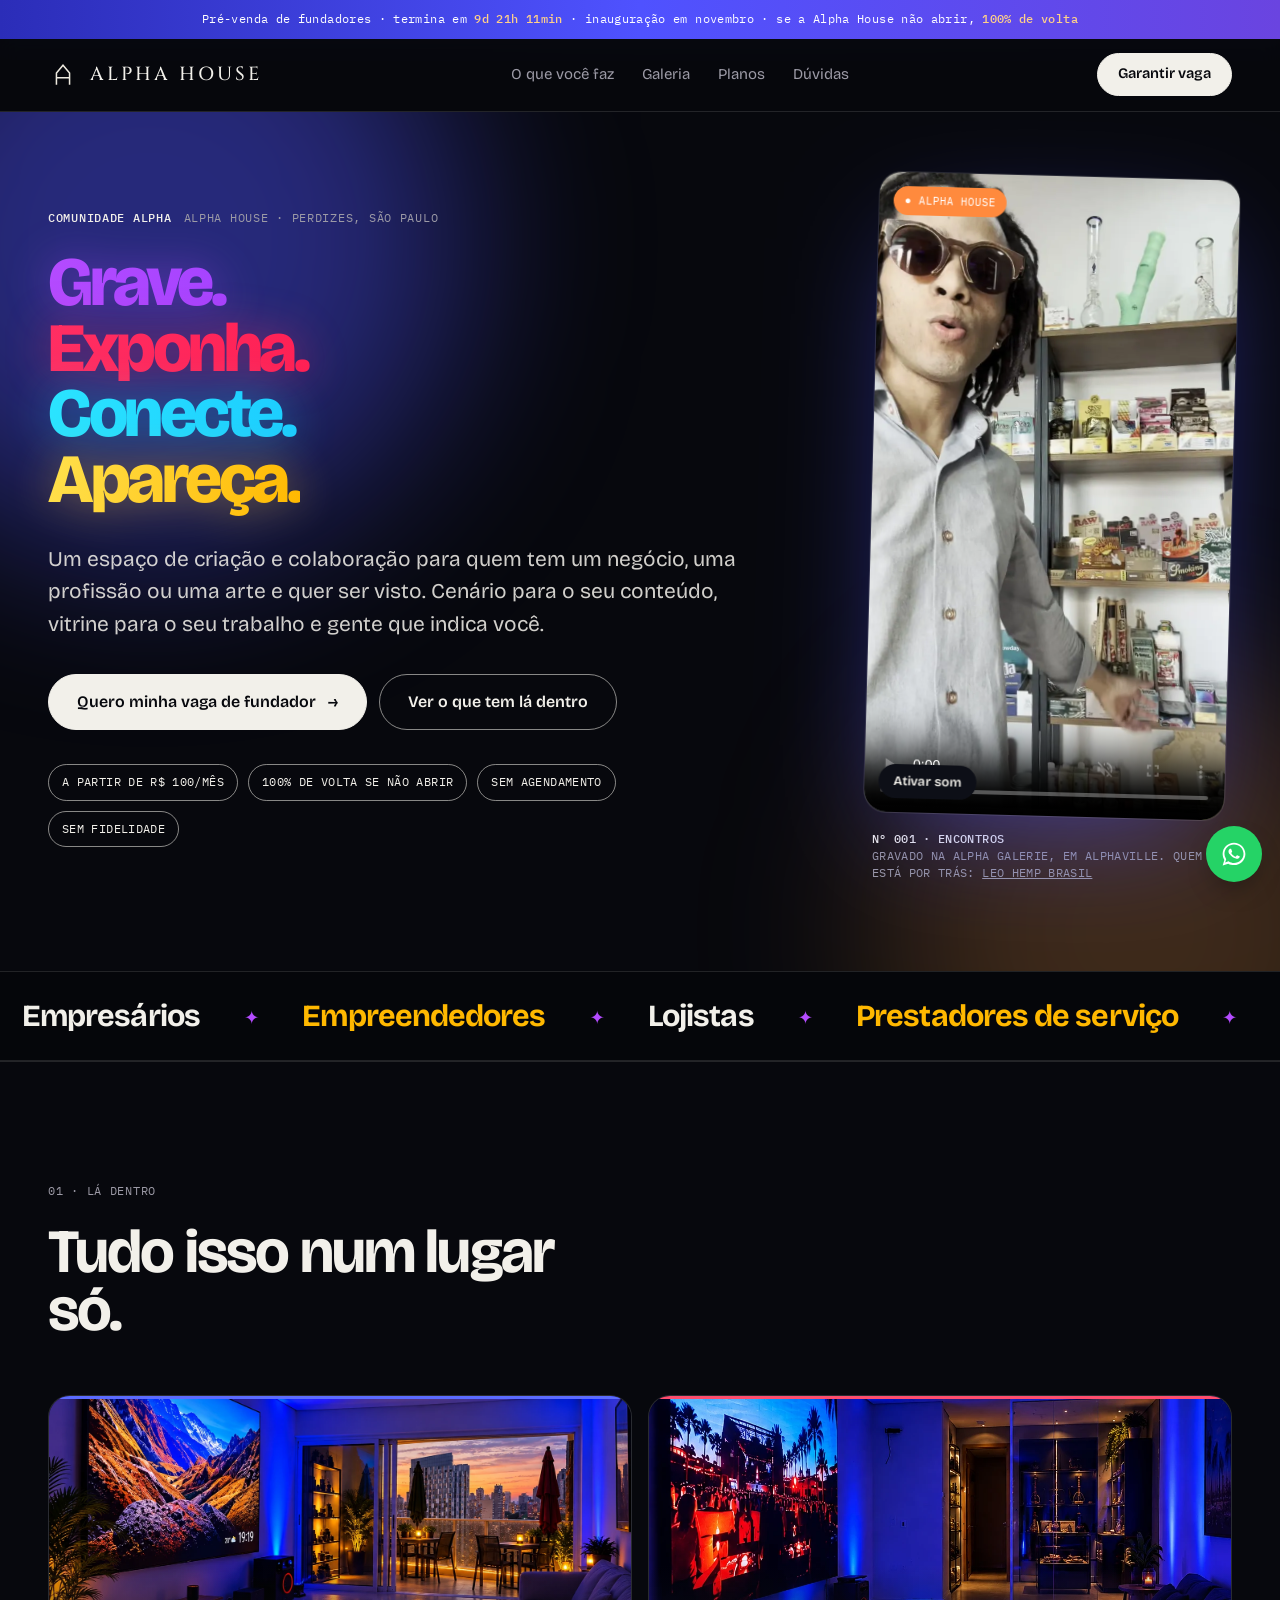
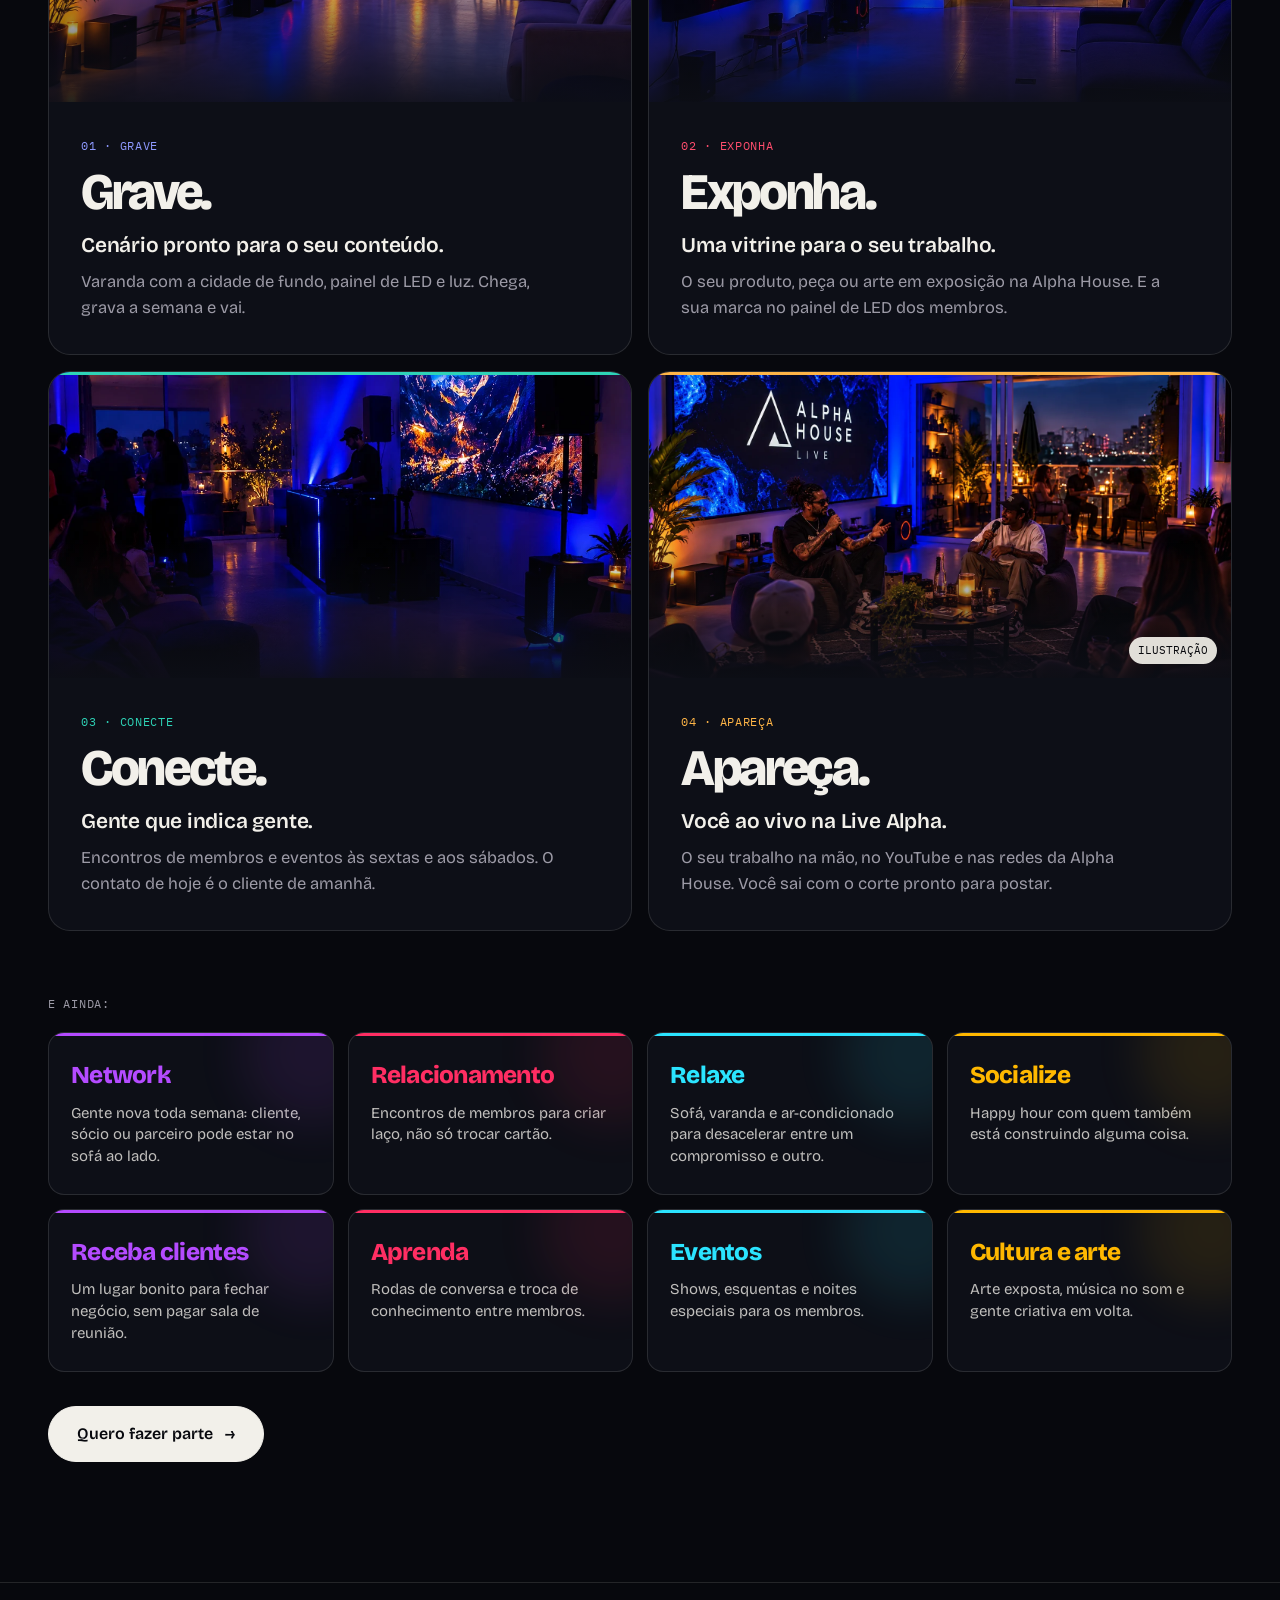
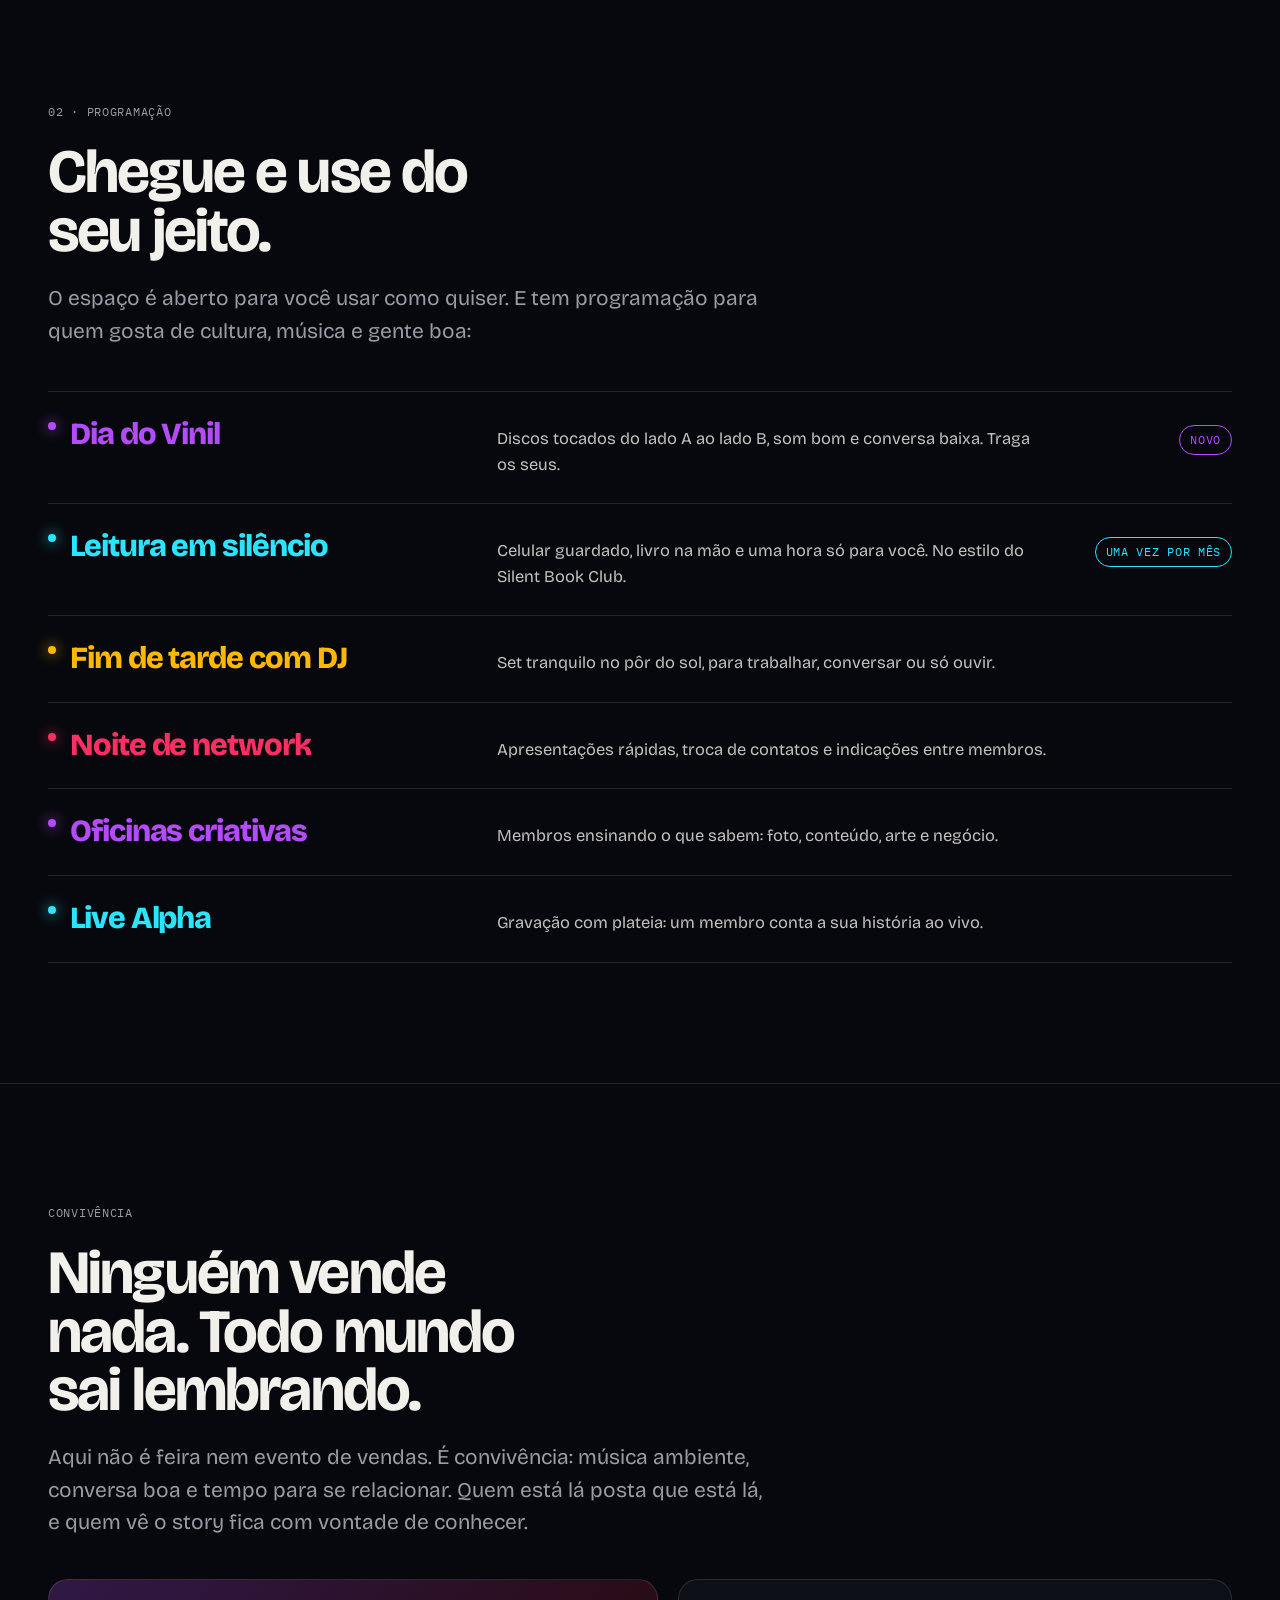
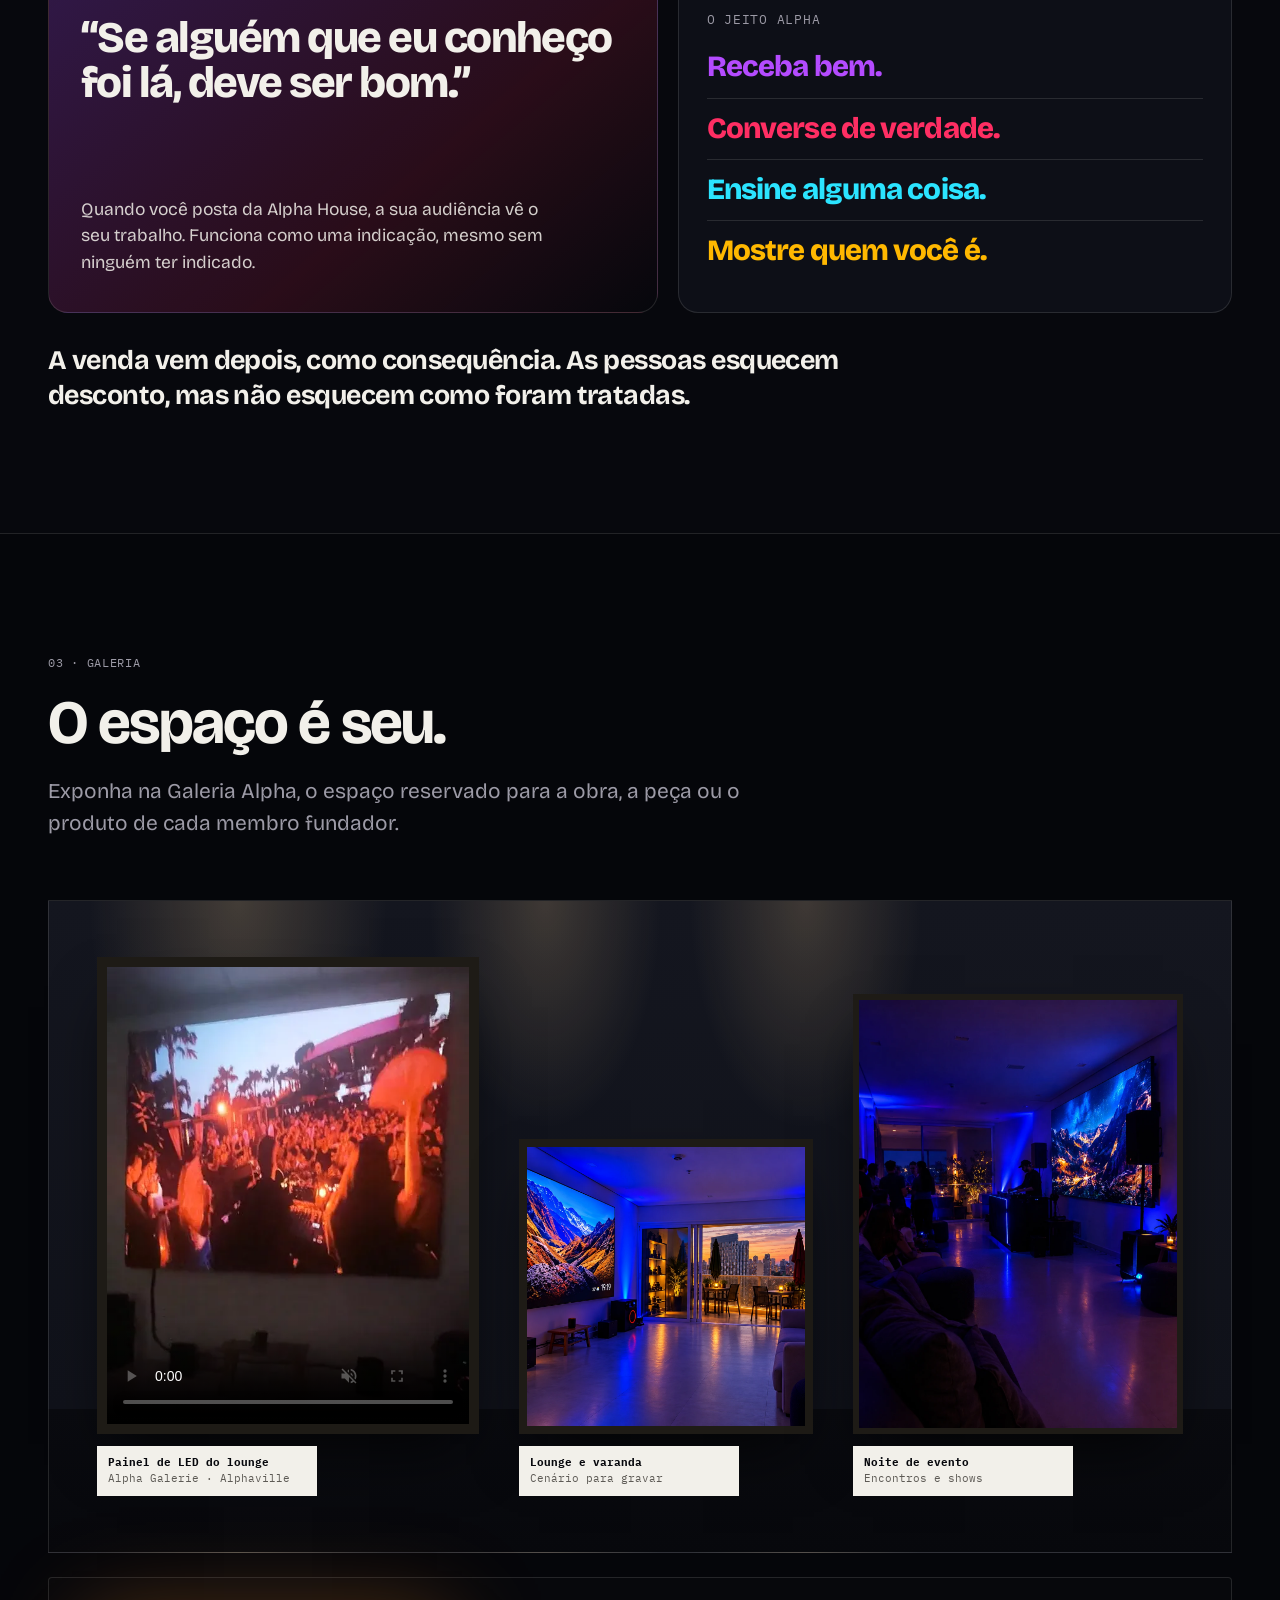
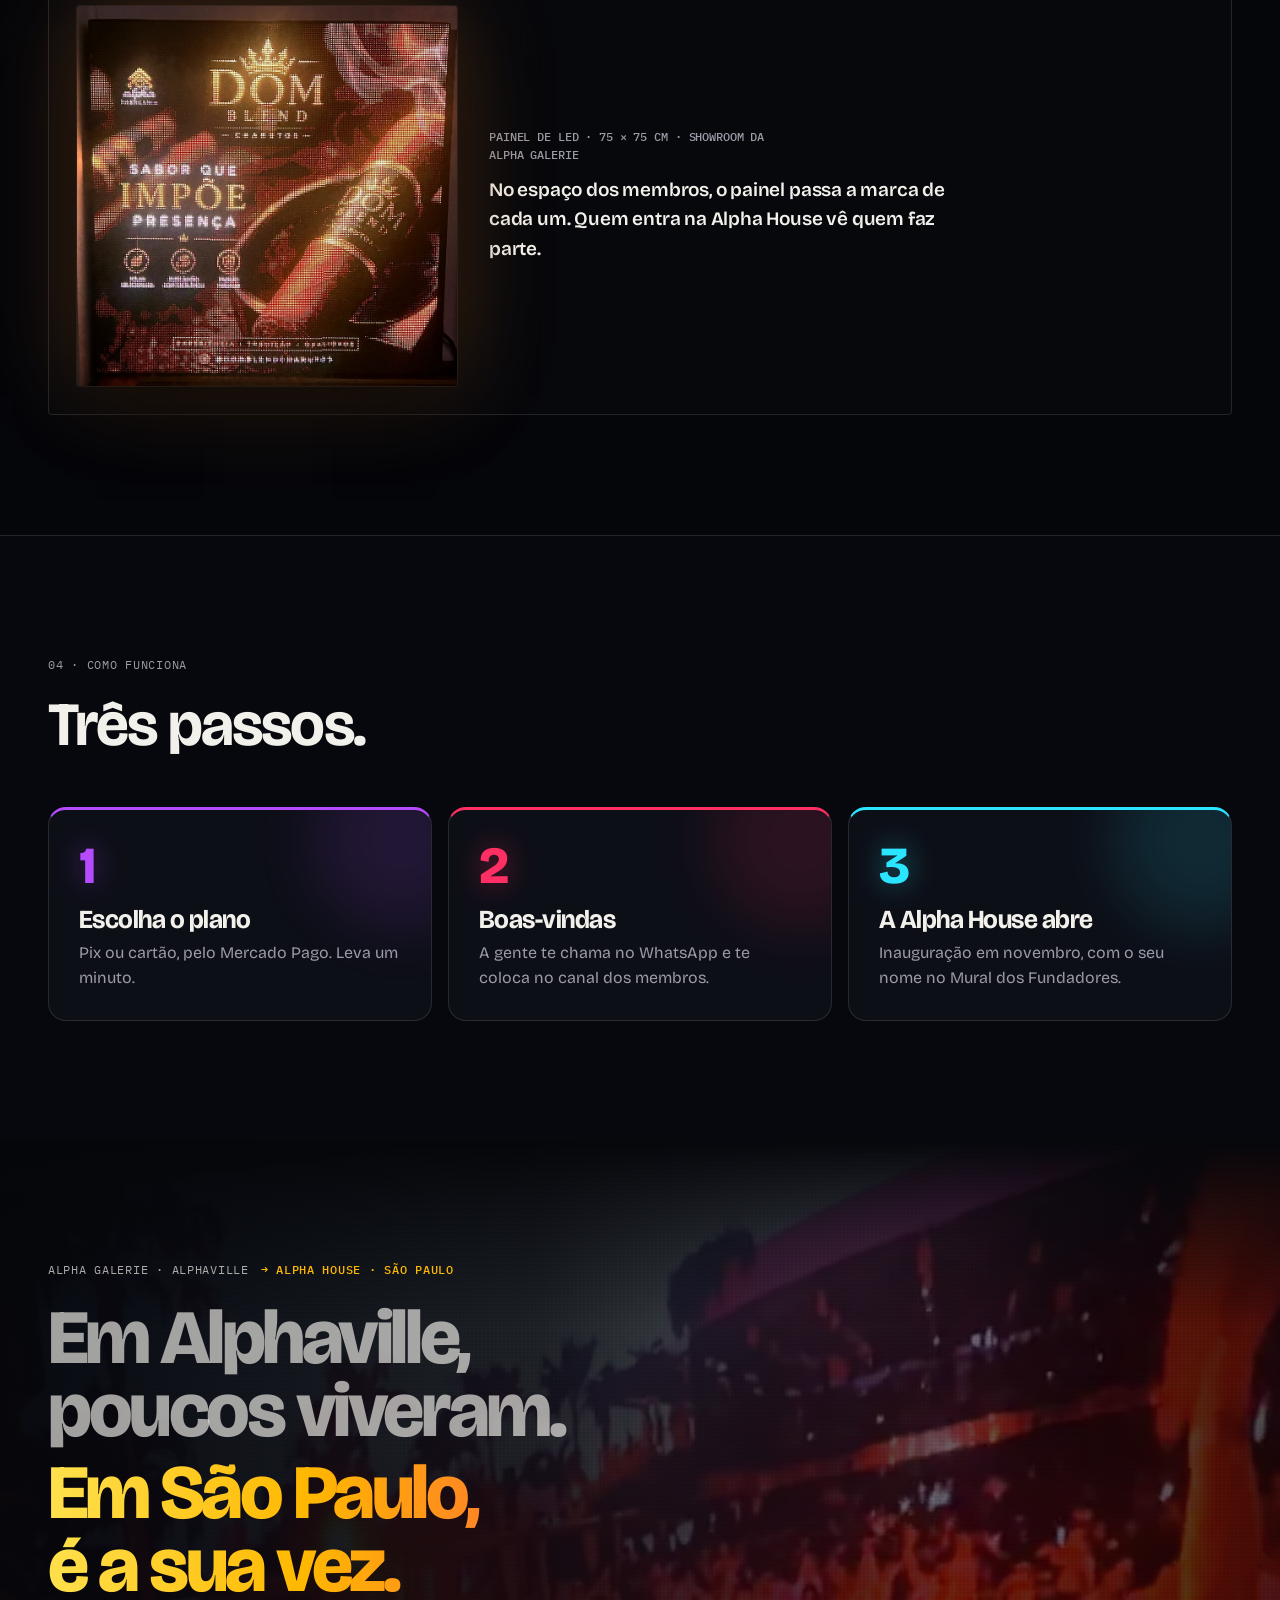
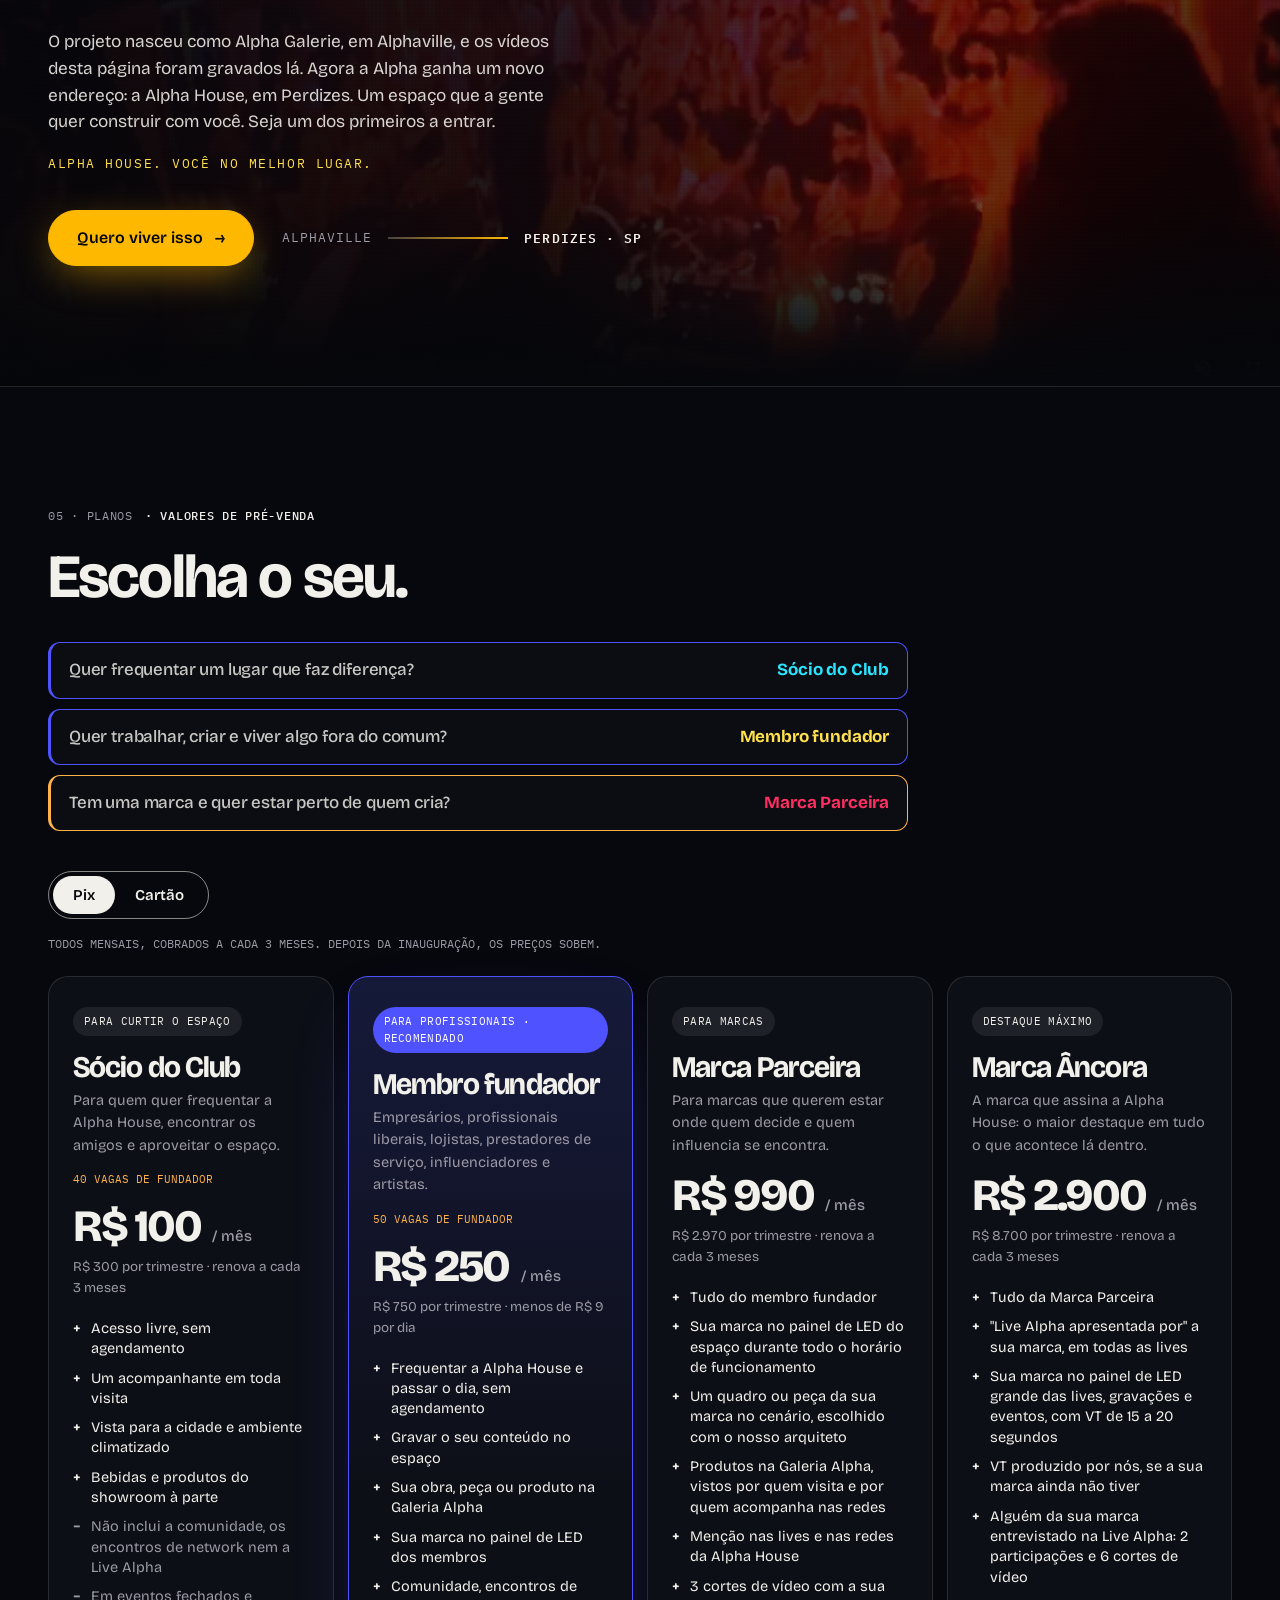
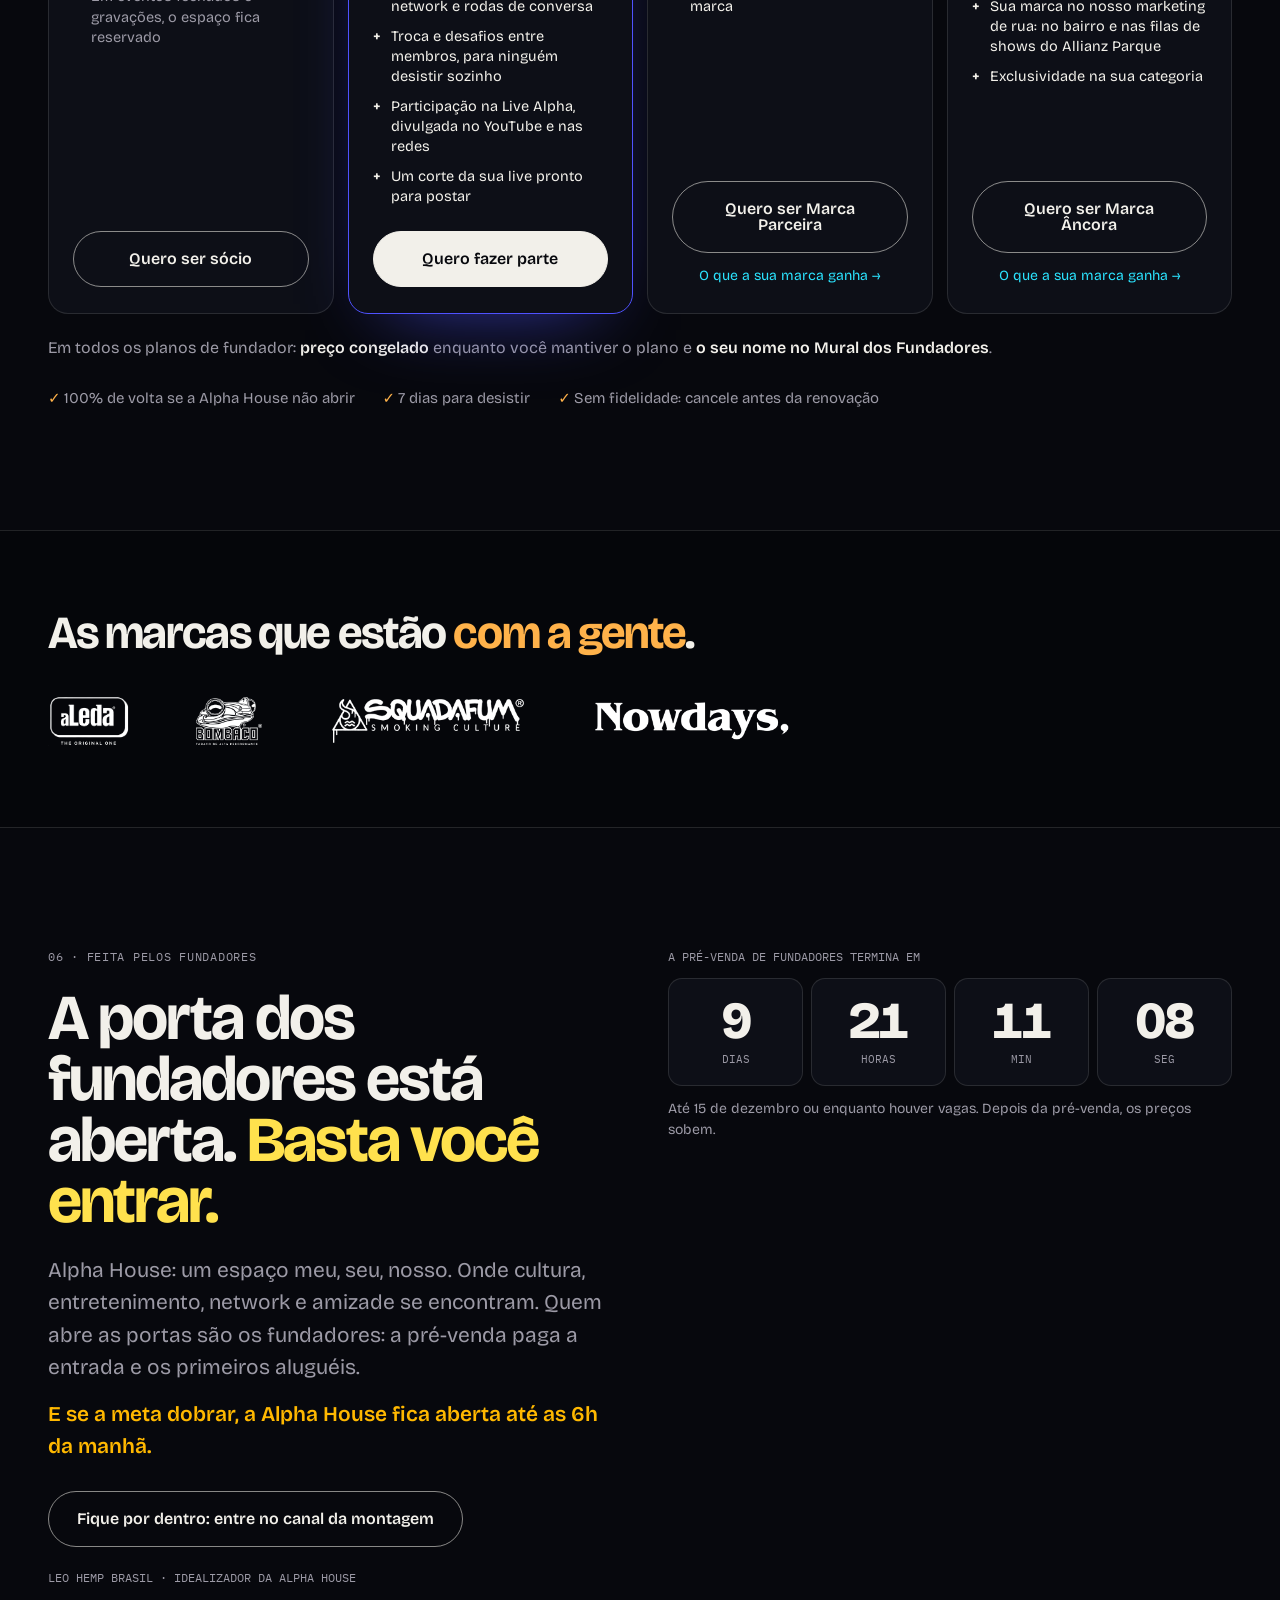
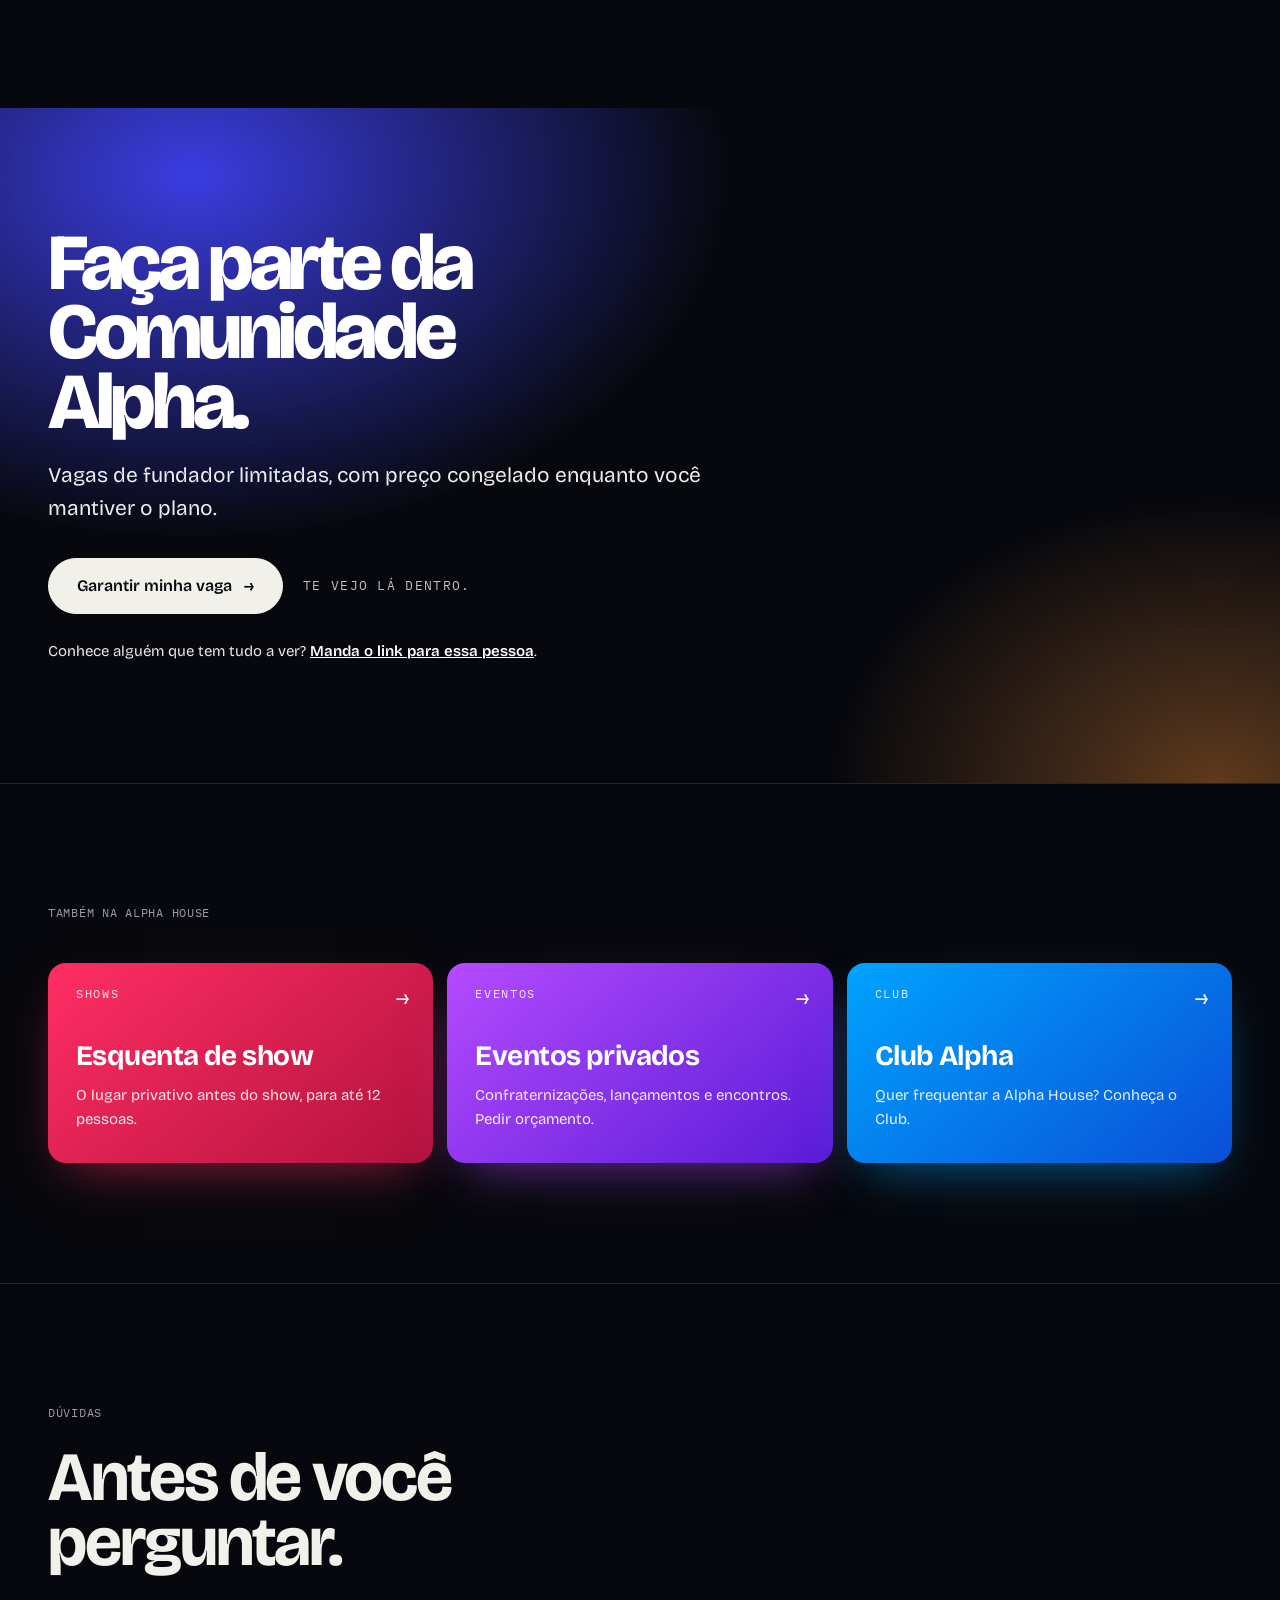
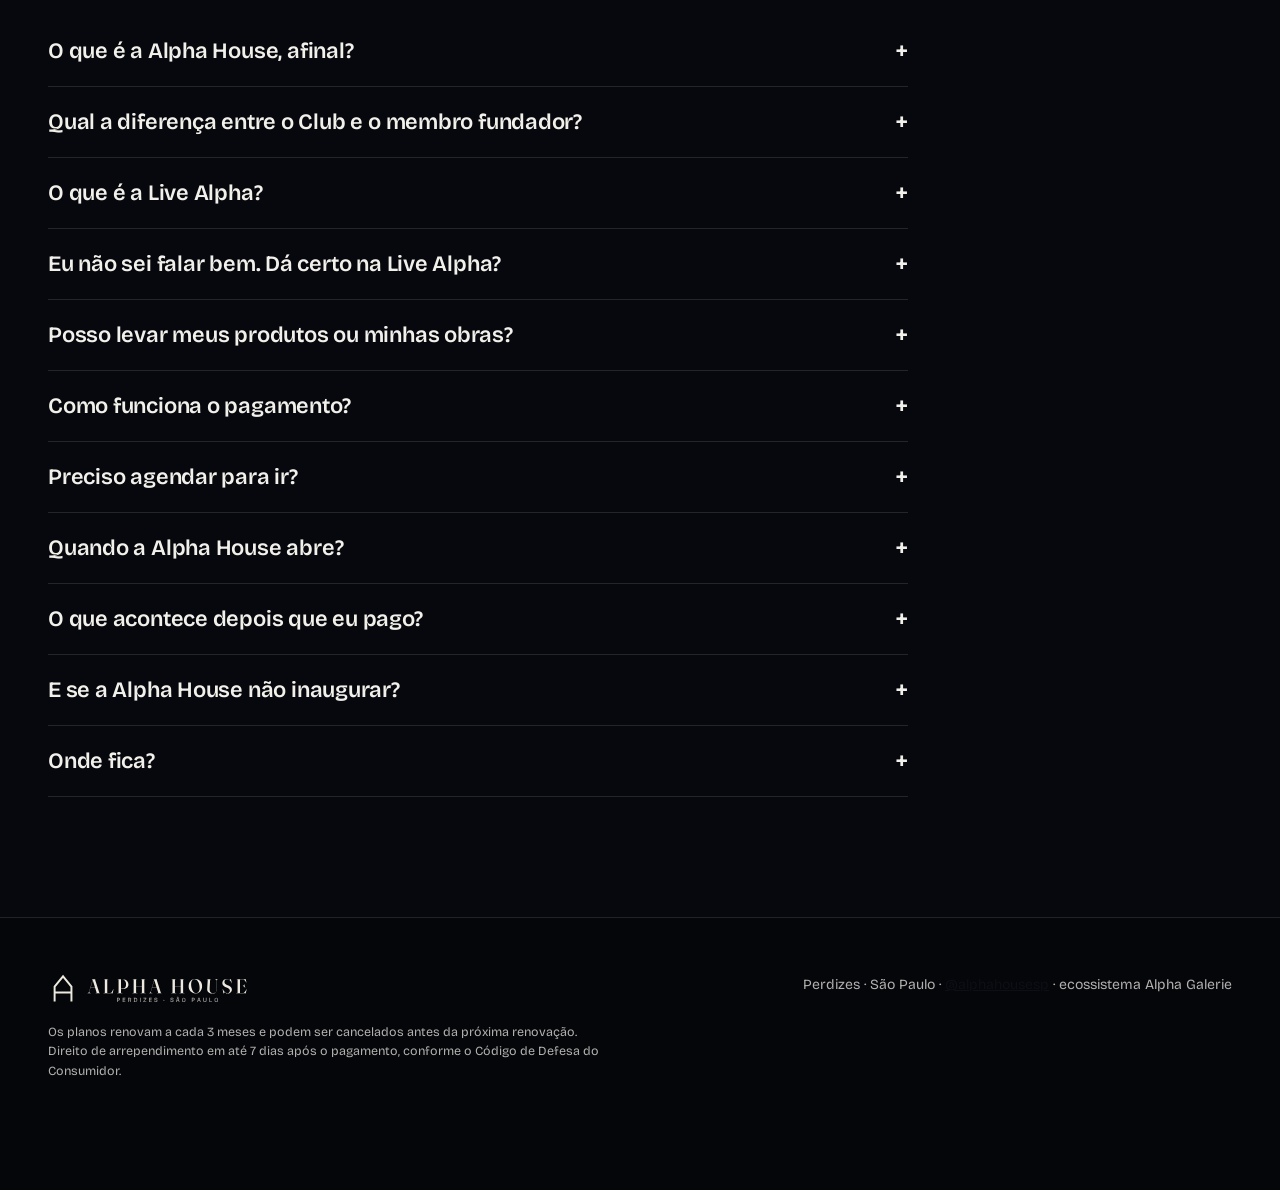
==== commit 74670fab: "Seção Convivência na home e em /marcas/: o boca a boca explicado Co-Authored-By: Claude Opus 5.5 <no" ====
--- a/index.html
+++ b/index.html
@@ -120,6 +120,20 @@
   </div>
 </section>
 
+<!-- ============ CONVIVÊNCIA ============ -->
+<section class="secao" id="convivencia">
+  <div class="wrap">
+    <p class="rotulo reveal">Convivência</p>
+    <h2 class="titulo reveal">Ninguém vende nada. Todo mundo sai lembrando.</h2>
+    <p class="lead reveal">Aqui não é feira nem evento de vendas. É convivência: música ambiente, conversa boa e tempo para se relacionar. Quem está lá posta que está lá, e quem vê o story fica com vontade de conhecer.</p>
+    <div class="conv">
+      <blockquote class="conv-frase reveal"><p>“Se alguém que eu conheço foi lá, deve ser bom.”</p><cite>Quando você posta da Alpha House, a sua audiência vê o seu trabalho. Funciona como uma indicação, mesmo sem ninguém ter indicado.</cite></blockquote>
+      <div class="conv-lista reveal"><p class="mono">O jeito Alpha</p><ol><li>Receba bem.</li><li>Converse de verdade.</li><li>Ensine alguma coisa.</li><li>Mostre quem você é.</li></ol></div>
+    </div>
+    <p class="conv-fecho reveal">A venda vem depois, como consequência. As pessoas esquecem desconto, mas não esquecem como foram tratadas.</p>
+  </div>
+</section>
+
 <!-- ============ GALERIA ============ -->
 <section class="secao galeria-sec" id="galeria">
   <div class="wrap">
--- a/assets/casa.css
+++ b/assets/casa.css
@@ -671,3 +671,43 @@
 .pac-grid.pac-dois{grid-template-columns:repeat(2,minmax(0,1fr));max-width:900px;}
 .pac-grid.pac-dois .pac:nth-child(2){order:0;}
 @media(max-width:760px){ .pac-grid.pac-dois{grid-template-columns:1fr;} }
+
+/* /marcas/: letras maiores para leitura confortável */
+.pg-marcas .lead{font-size:clamp(19px,1.9vw,22px);}
+.pg-marcas .cidade-grade{margin-top:34px;}
+.pg-marcas #cidade .lead + .lead,.pg-marcas .mais-grade + .lead{margin-top:34px;color:var(--tinta);}
+.pg-marcas .mais span{font-size:17px;}
+.pg-marcas .prog-item span{font-size:18.5px;line-height:1.5;}
+.pg-marcas .prog-item em{font-size:12.5px;}
+.pg-marcas .pac h3{font-size:34px;}
+.pg-marcas .pac .use{font-size:17px;line-height:1.45;}
+.pg-marcas .pac .dur{font-size:16px;}
+.pg-marcas .pac li{font-size:18px;line-height:1.45;}
+.pg-marcas .pac ul{gap:12px;}
+.pg-marcas .pac .btn{font-size:17px;}
+.pg-marcas .pac-dica{font-size:13.5px;}
+.pg-marcas .garantia{font-size:17px;}
+.pg-marcas .qa button{font-size:clamp(19px,1.8vw,22px);}
+.pg-marcas .qa .ans p{font-size:18px;line-height:1.55;}
+.pg-marcas .placa{font-size:12.5px;}
+.pg-marcas .led-txt p{font-size:20px;}
+.pg-marcas .led-txt .mono{font-size:13px;}
+@media(max-width:480px){ .pg-marcas .mais span{font-size:16px;} .pg-marcas .pac li{font-size:17px;} .pg-marcas .prog-item span{font-size:17.5px;} }
+
+/* Convivência: o boca a boca explicado (home e /marcas/) */
+.conv{display:grid;grid-template-columns:1.1fr 1fr;gap:20px;margin-top:40px;}
+.conv-frase{margin:0;border-radius:20px;padding:36px 32px;border:1px solid var(--linha);
+  background:linear-gradient(140deg,rgba(180,75,255,.24),rgba(255,46,99,.14) 60%,rgba(7,8,13,0));
+  display:flex;flex-direction:column;justify-content:space-between;gap:28px;}
+.conv-frase p{font-size:clamp(30px,3.4vw,46px);font-weight:800;letter-spacing:-.035em;line-height:1.04;}
+.conv-frase cite{font-style:normal;color:rgba(242,240,234,.85);font-size:17.5px;line-height:1.5;max-width:44ch;}
+.conv-lista{border:1px solid var(--linha);border-radius:20px;padding:30px 28px;background:var(--papel);}
+.conv-lista .mono{font-family:var(--mono);font-size:12.5px;text-transform:uppercase;letter-spacing:.06em;color:var(--cinza);margin-bottom:8px;}
+.conv-lista ol{list-style:none;padding:0;margin:0;}
+.conv-lista li{font-size:clamp(24px,2.3vw,32px);font-weight:800;letter-spacing:-.03em;line-height:1.1;padding:14px 0;border-bottom:1px solid var(--linha);}
+.conv-lista li:last-child{border-bottom:0;}
+.conv-lista li:nth-child(1){color:var(--vio);} .conv-lista li:nth-child(2){color:var(--rubi);}
+.conv-lista li:nth-child(3){color:var(--ciano);} .conv-lista li:nth-child(4){color:var(--ouro-2);}
+.conv-lista.longa li{font-size:clamp(20px,1.9vw,25px);letter-spacing:-.02em;}
+.conv-fecho{margin-top:30px;font-size:clamp(21px,2.1vw,28px);font-weight:700;letter-spacing:-.02em;line-height:1.3;max-width:44ch;}
+@media(max-width:860px){ .conv{grid-template-columns:1fr;} .conv-frase{padding:28px 22px;} .conv-lista{padding:24px 20px;} }
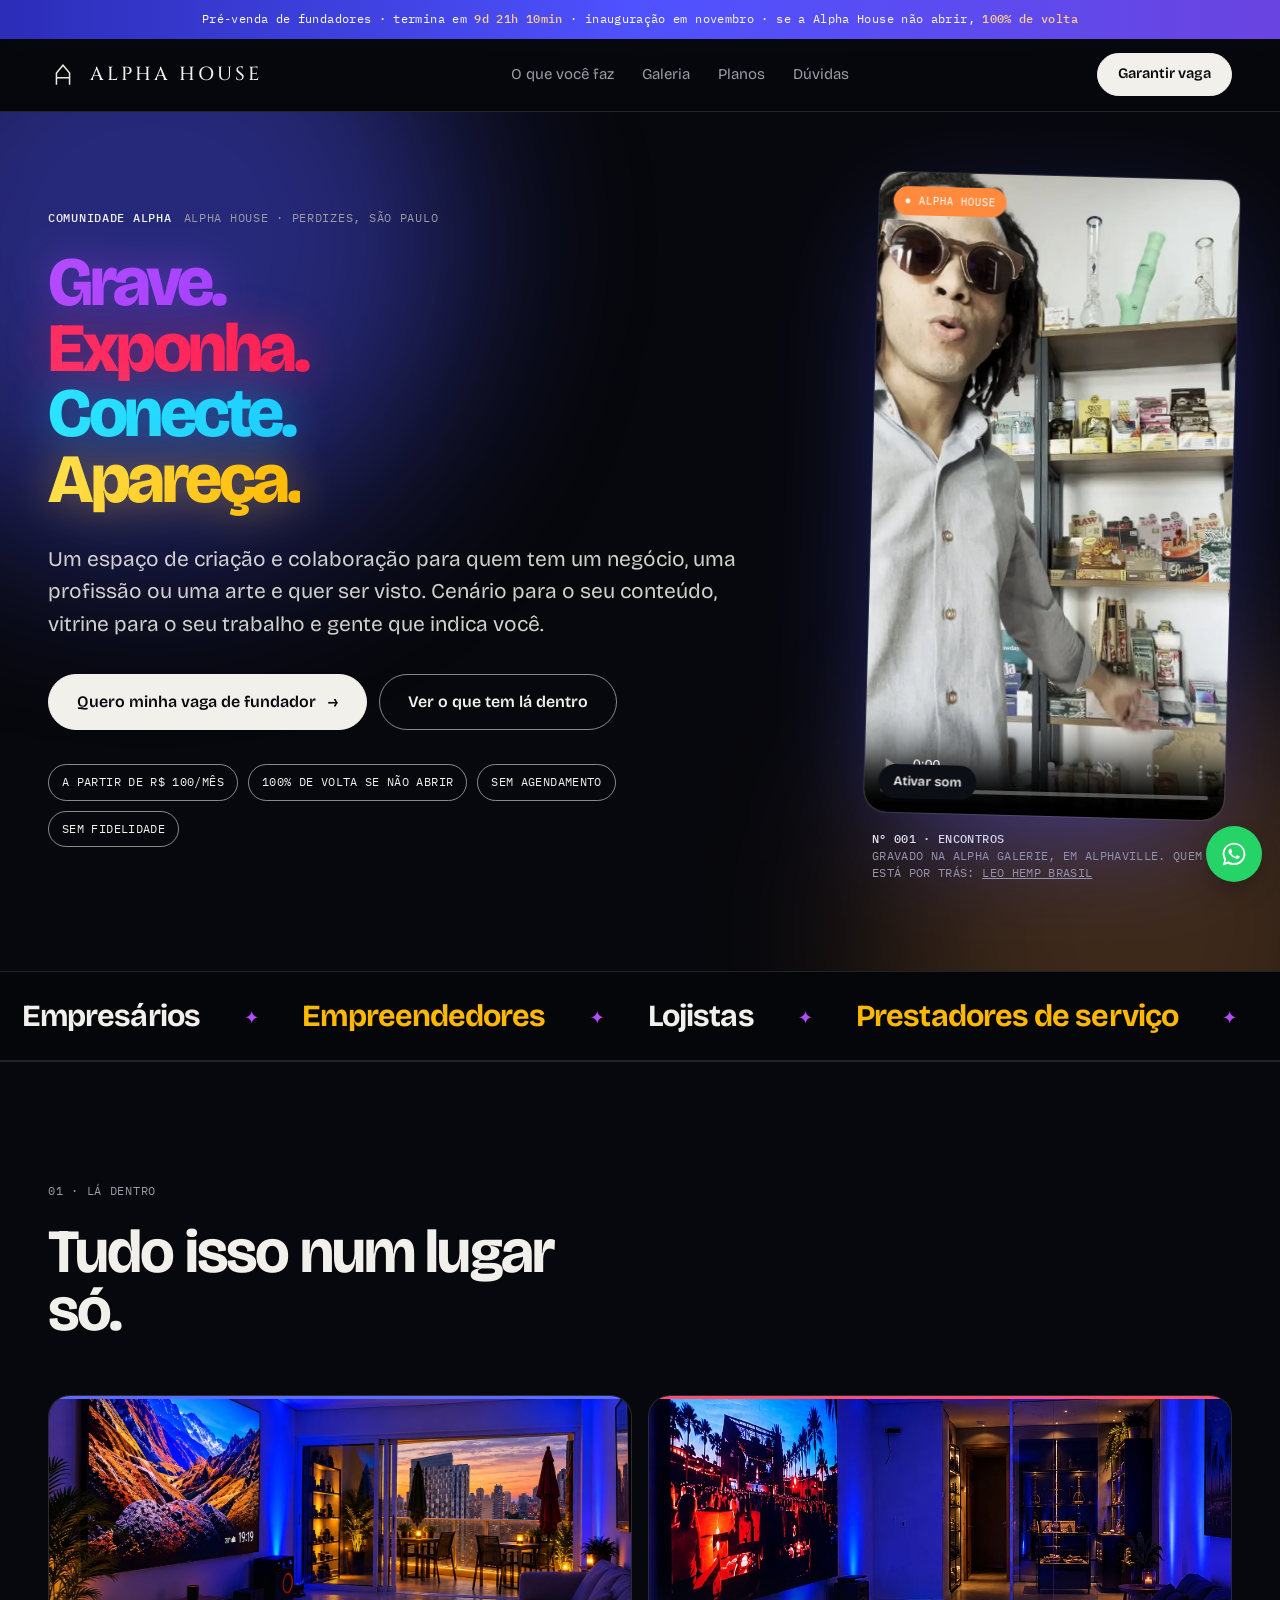
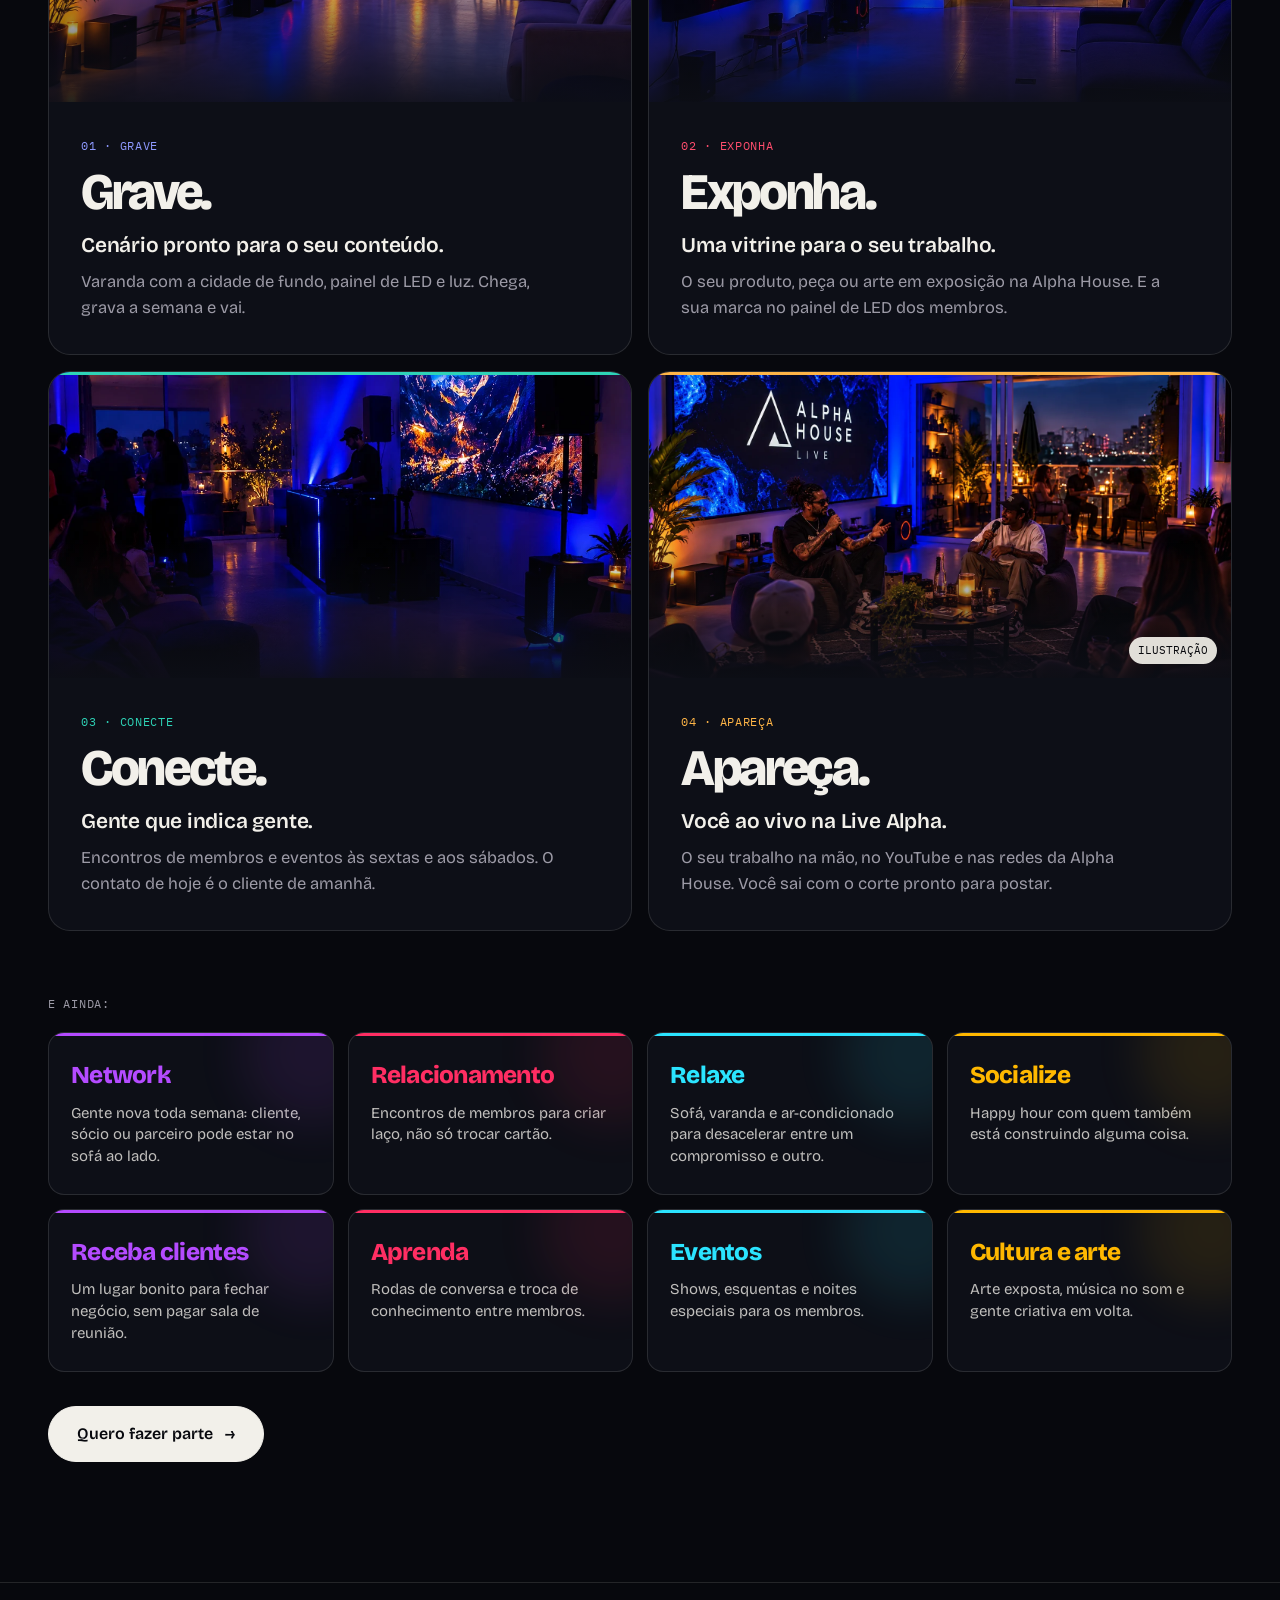
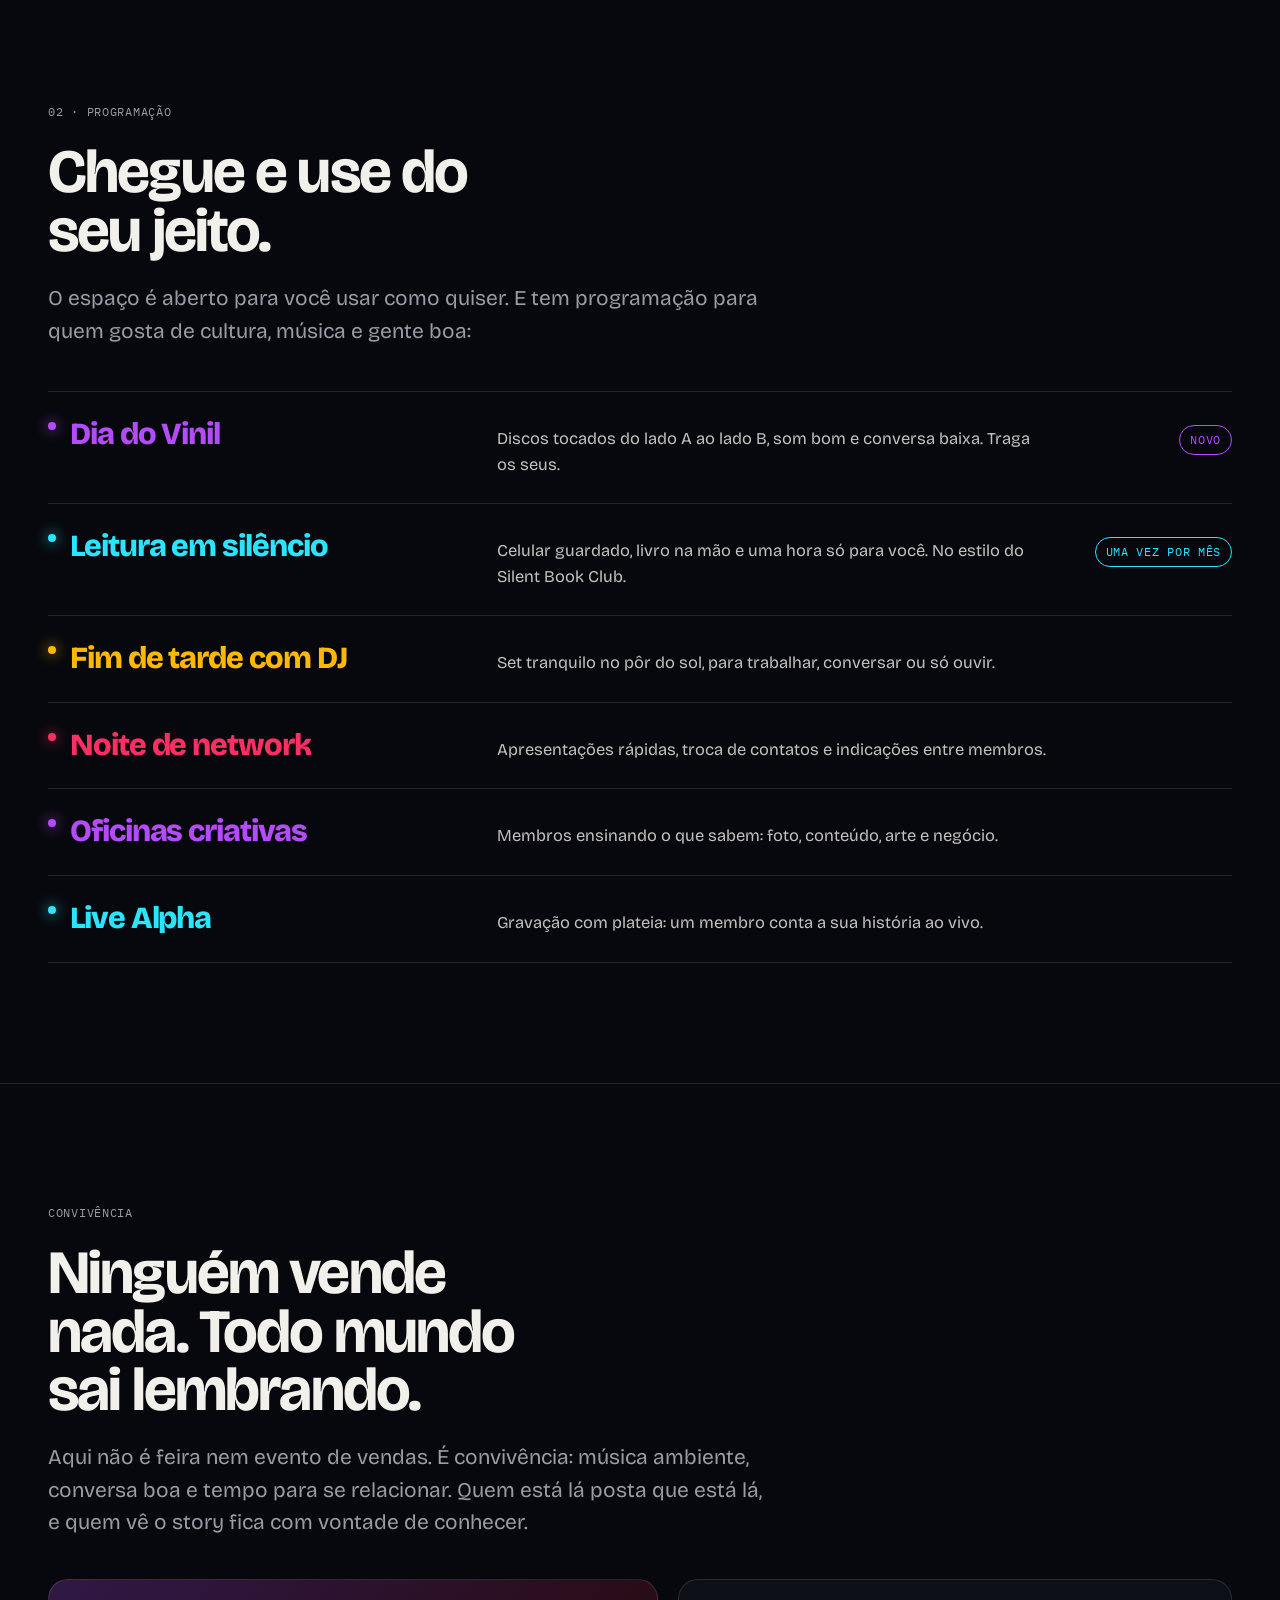
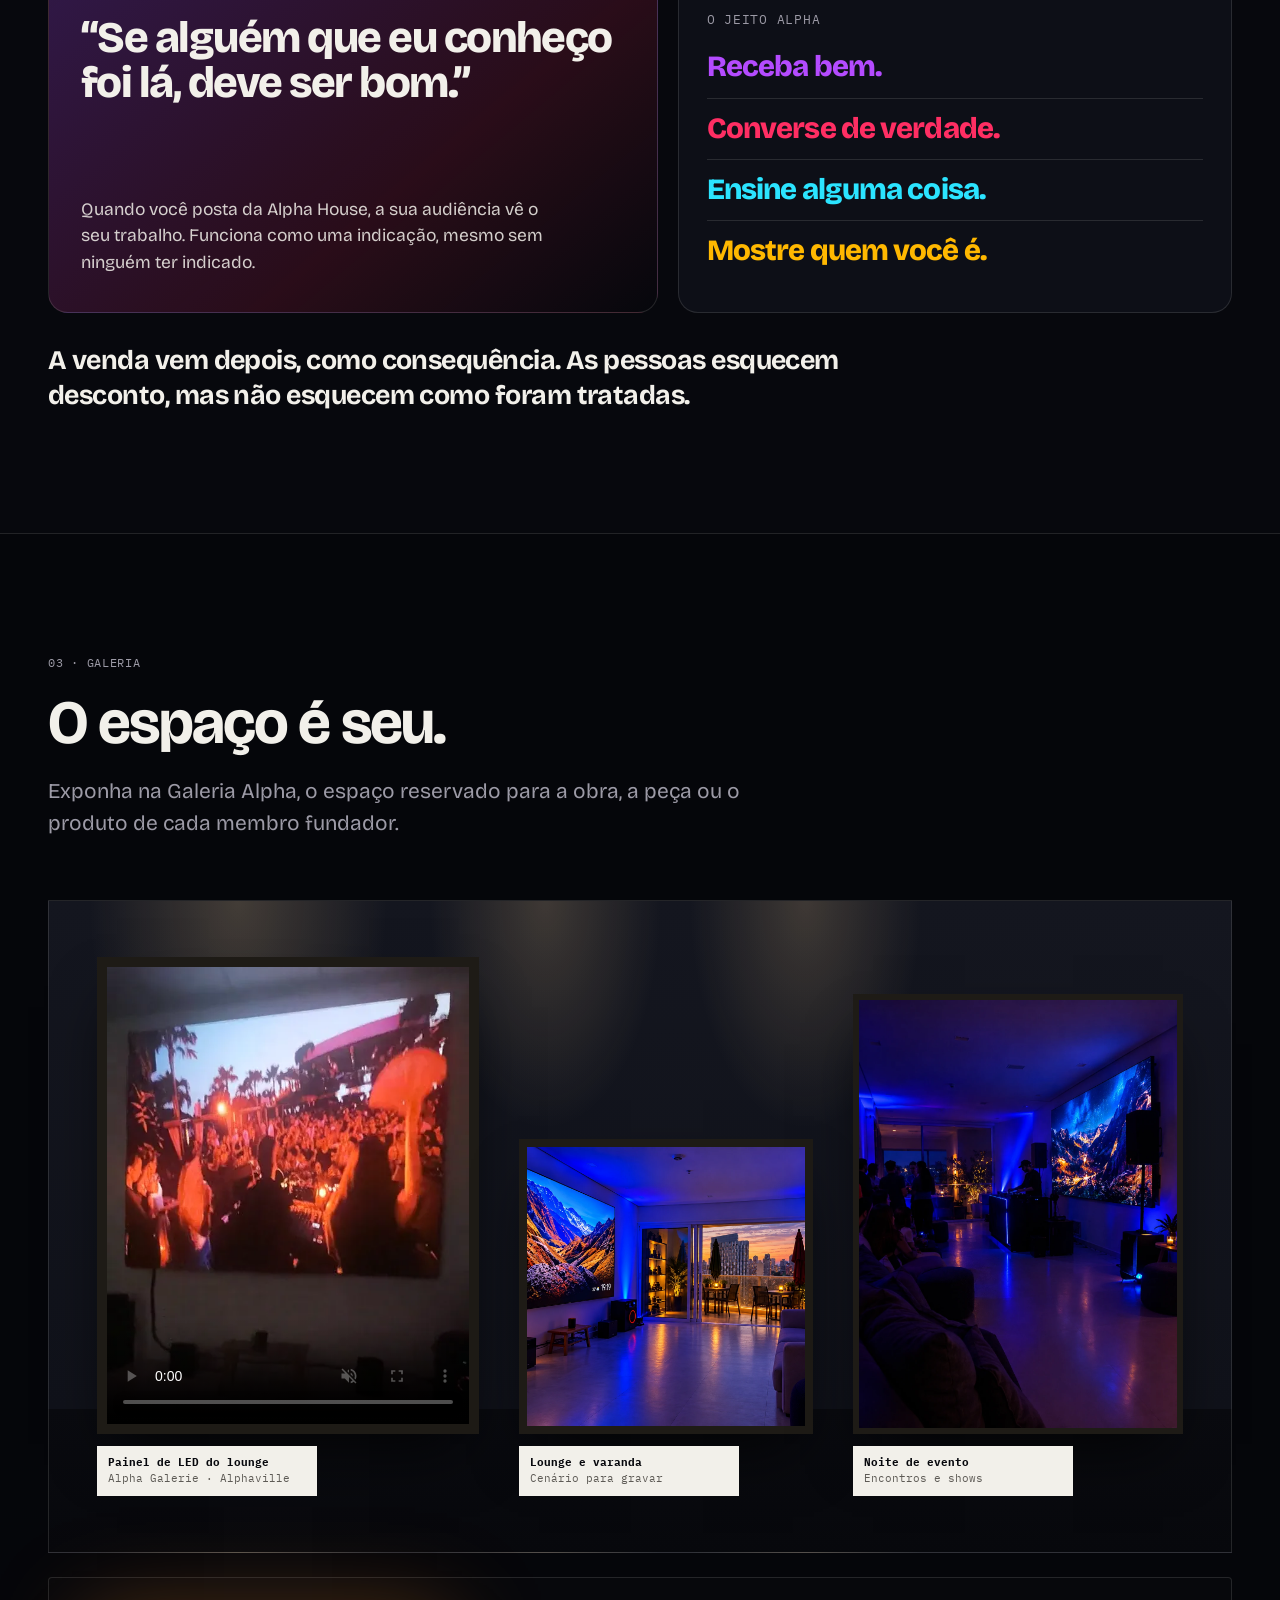
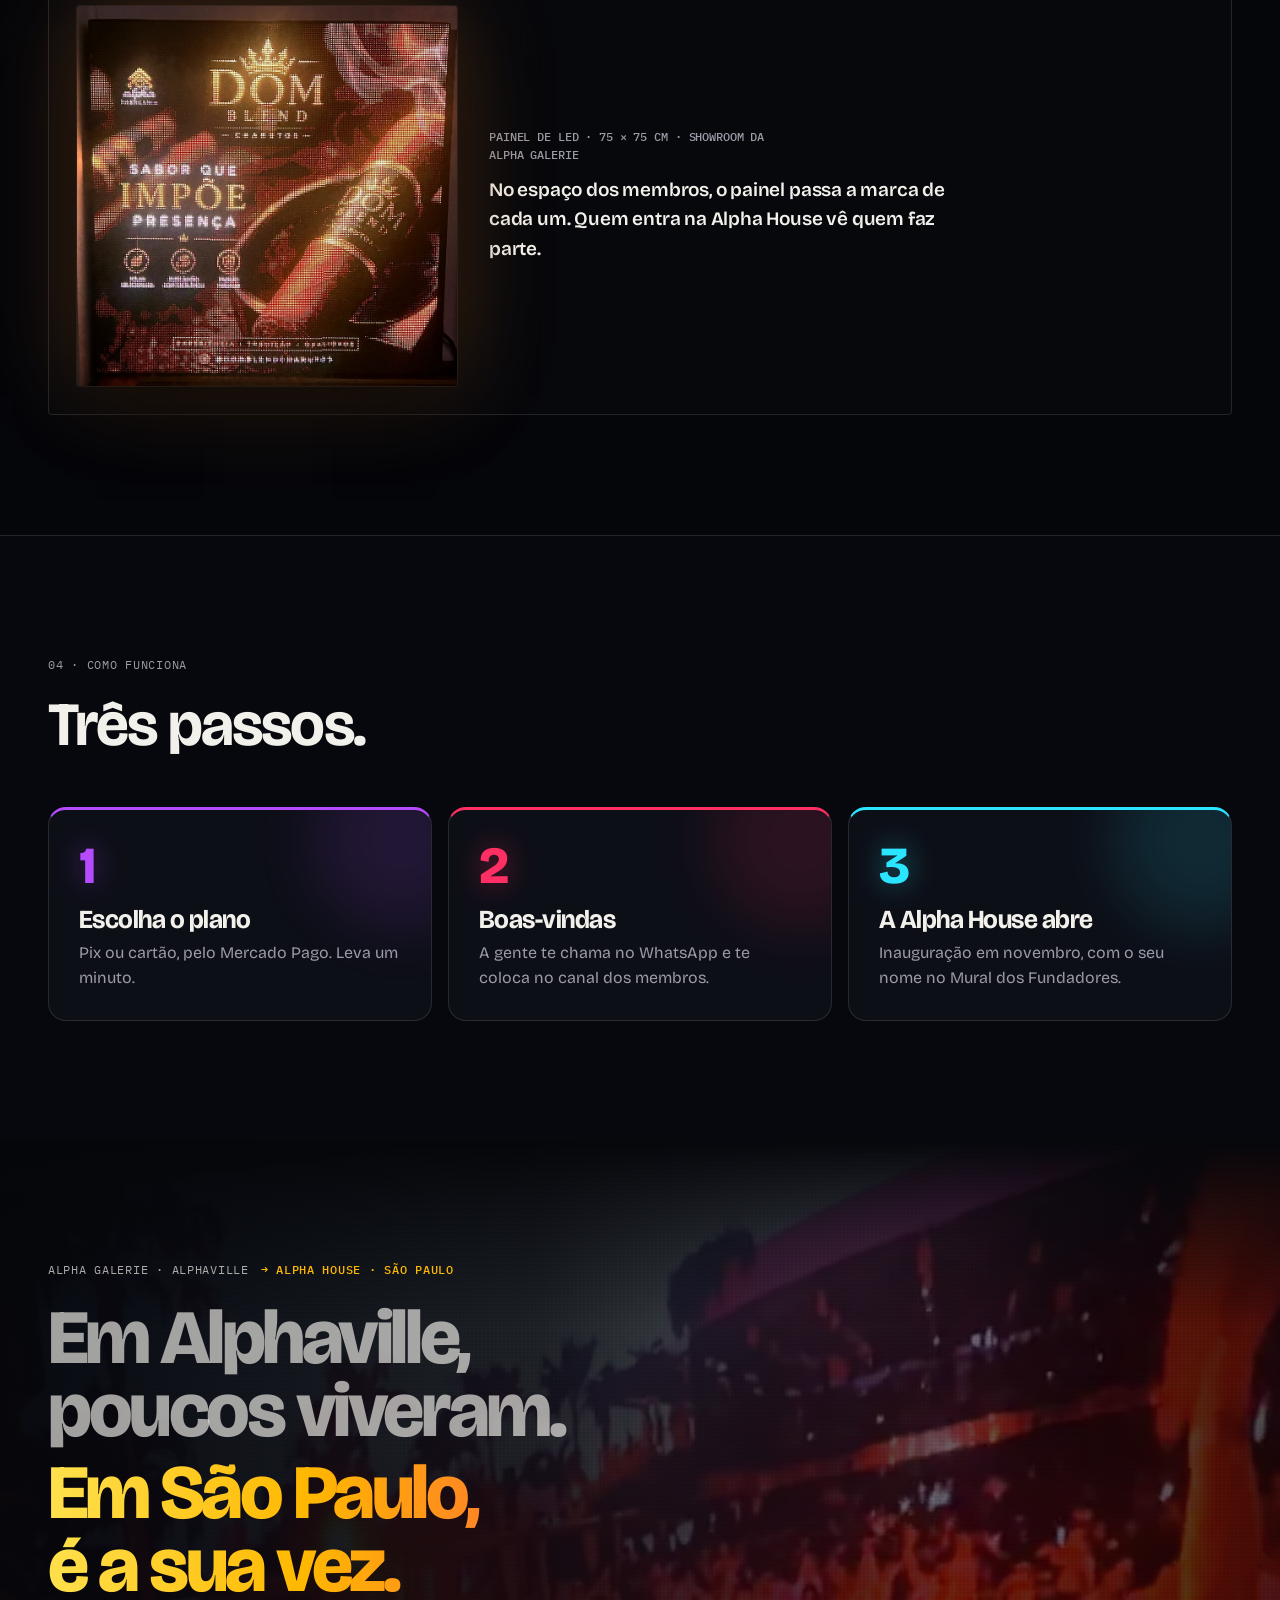
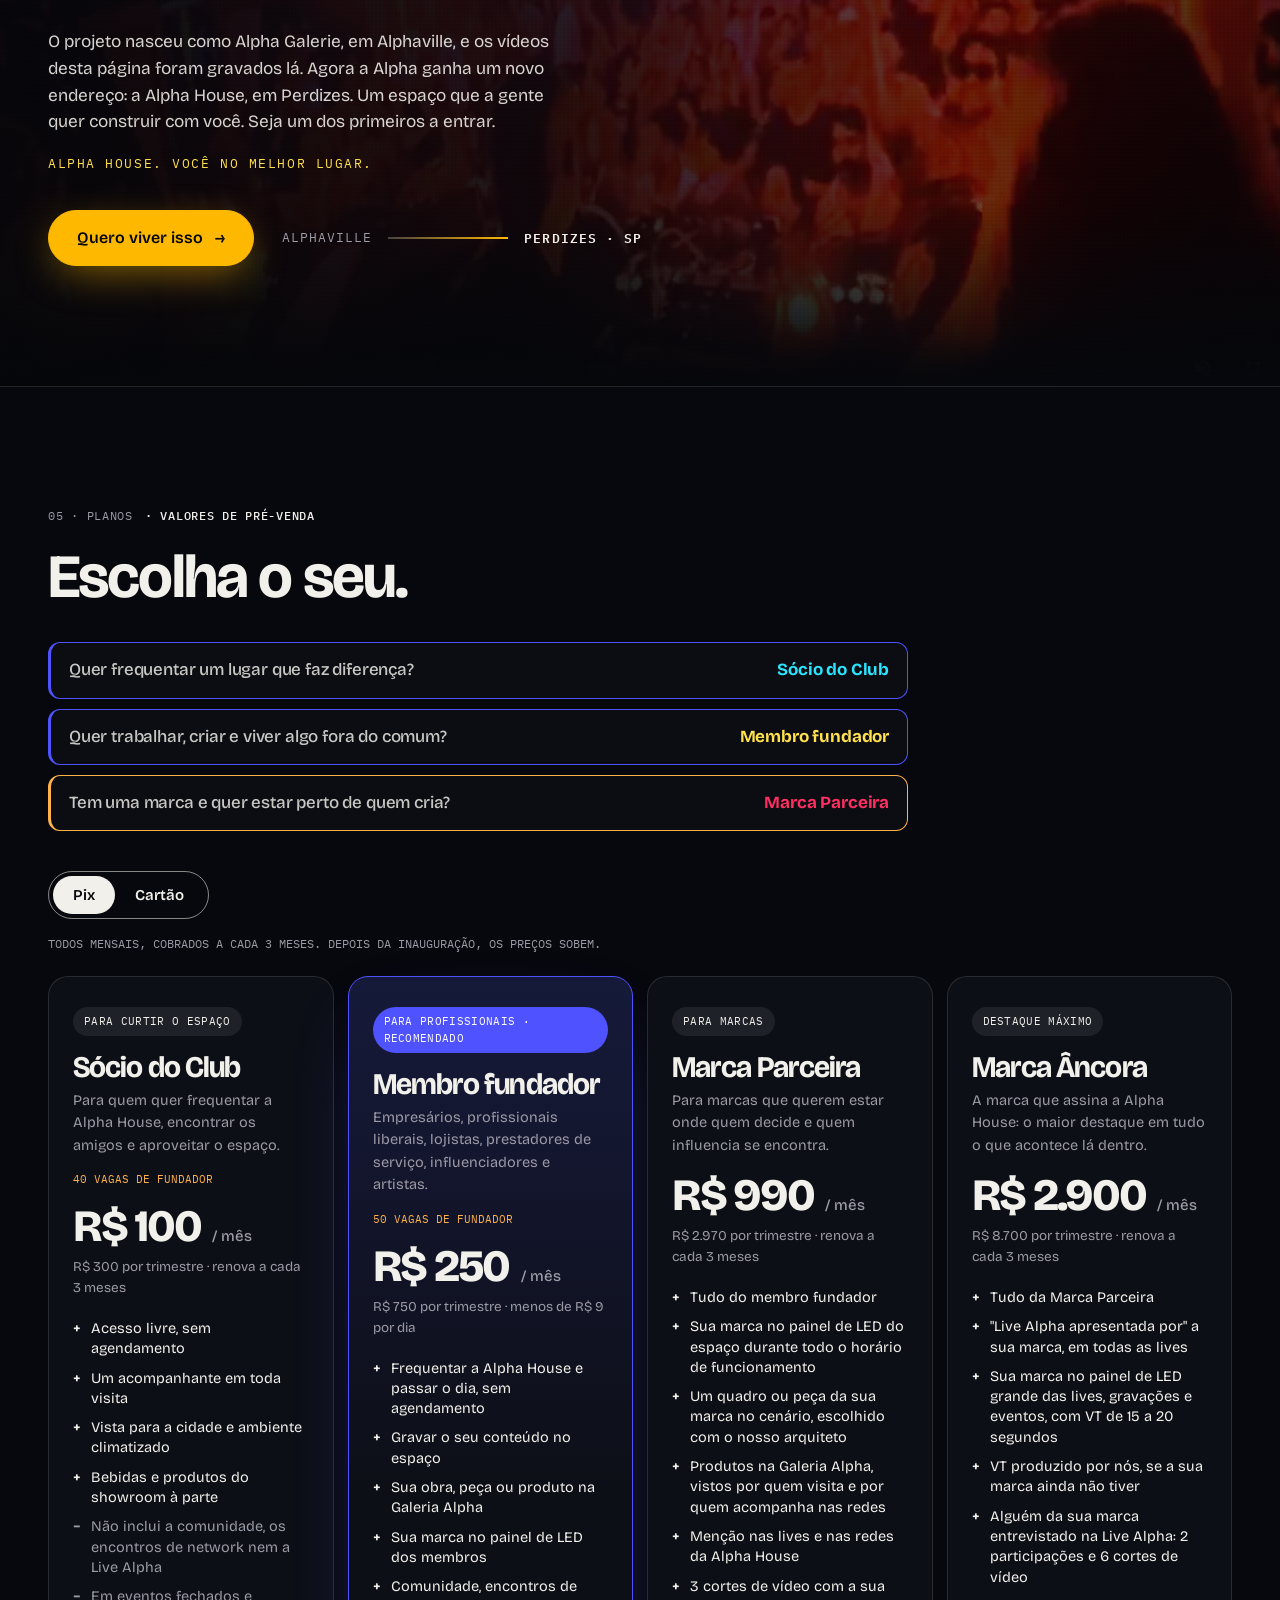
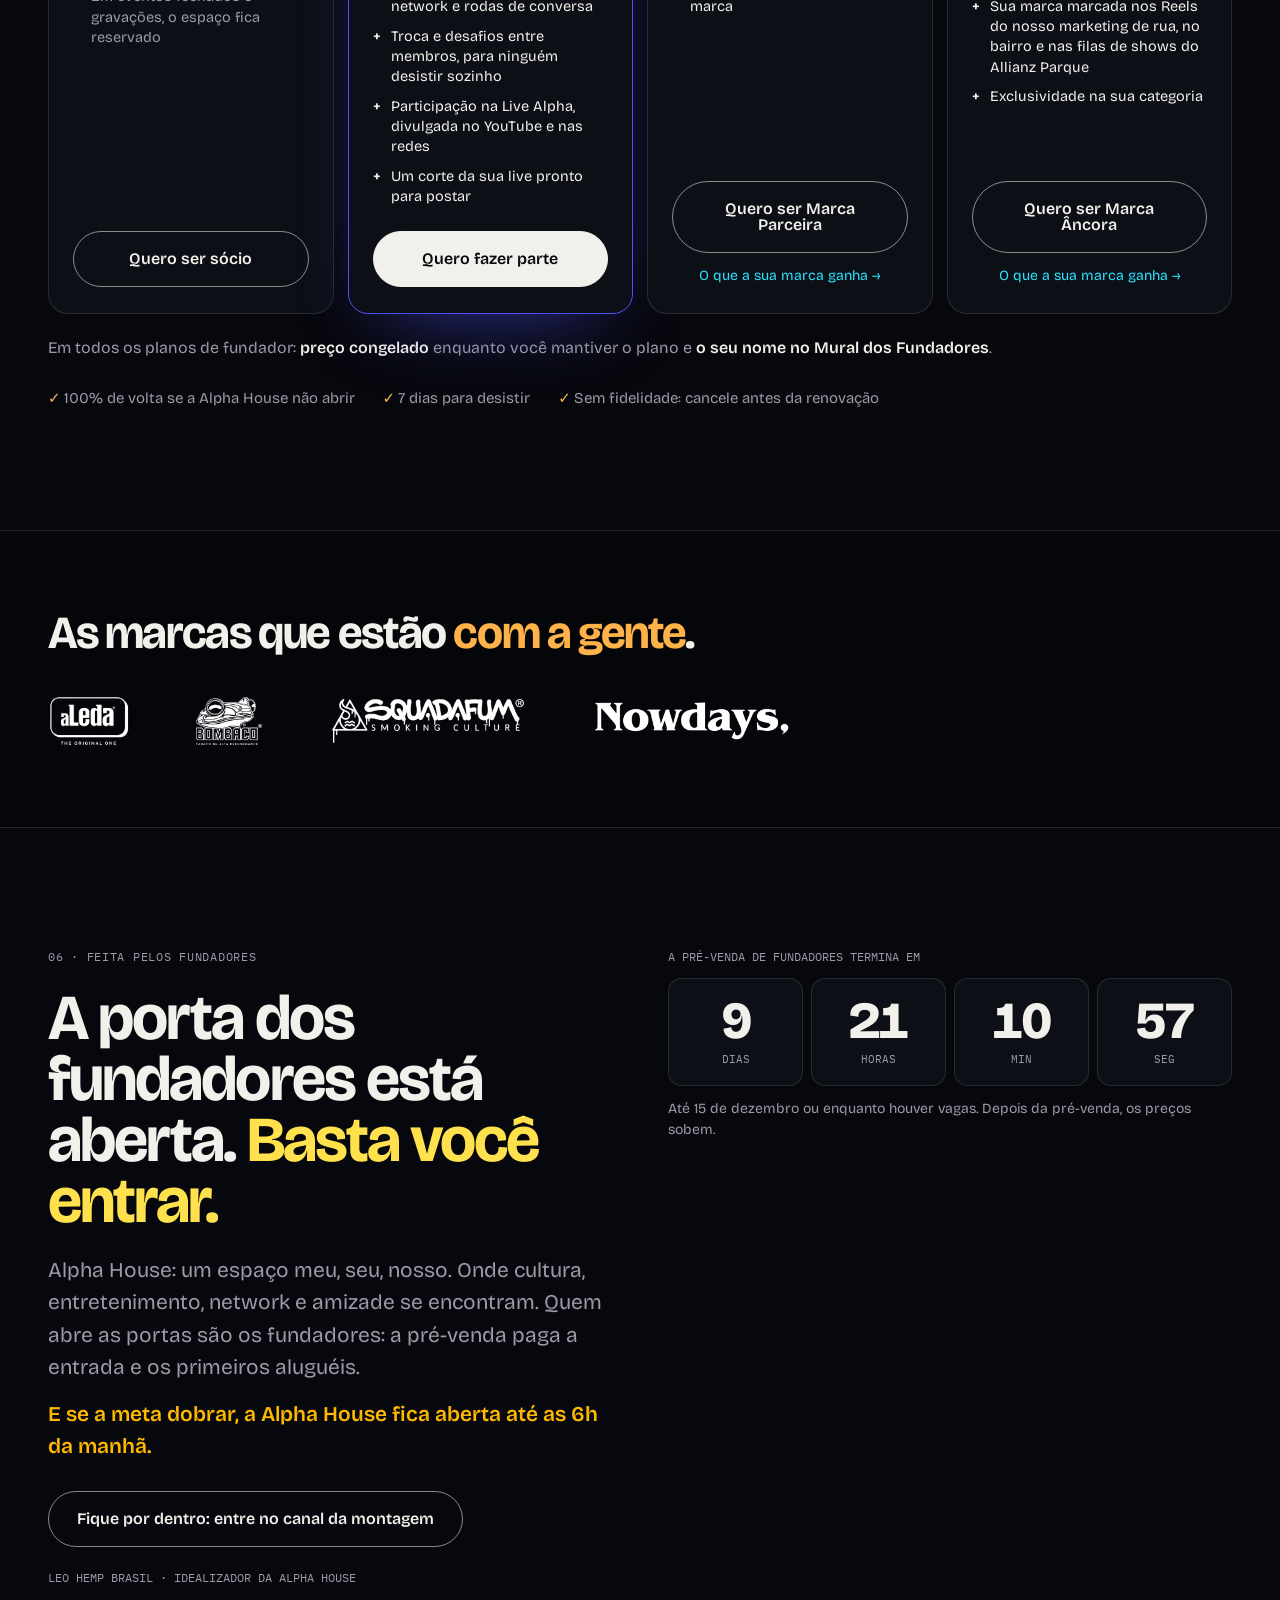
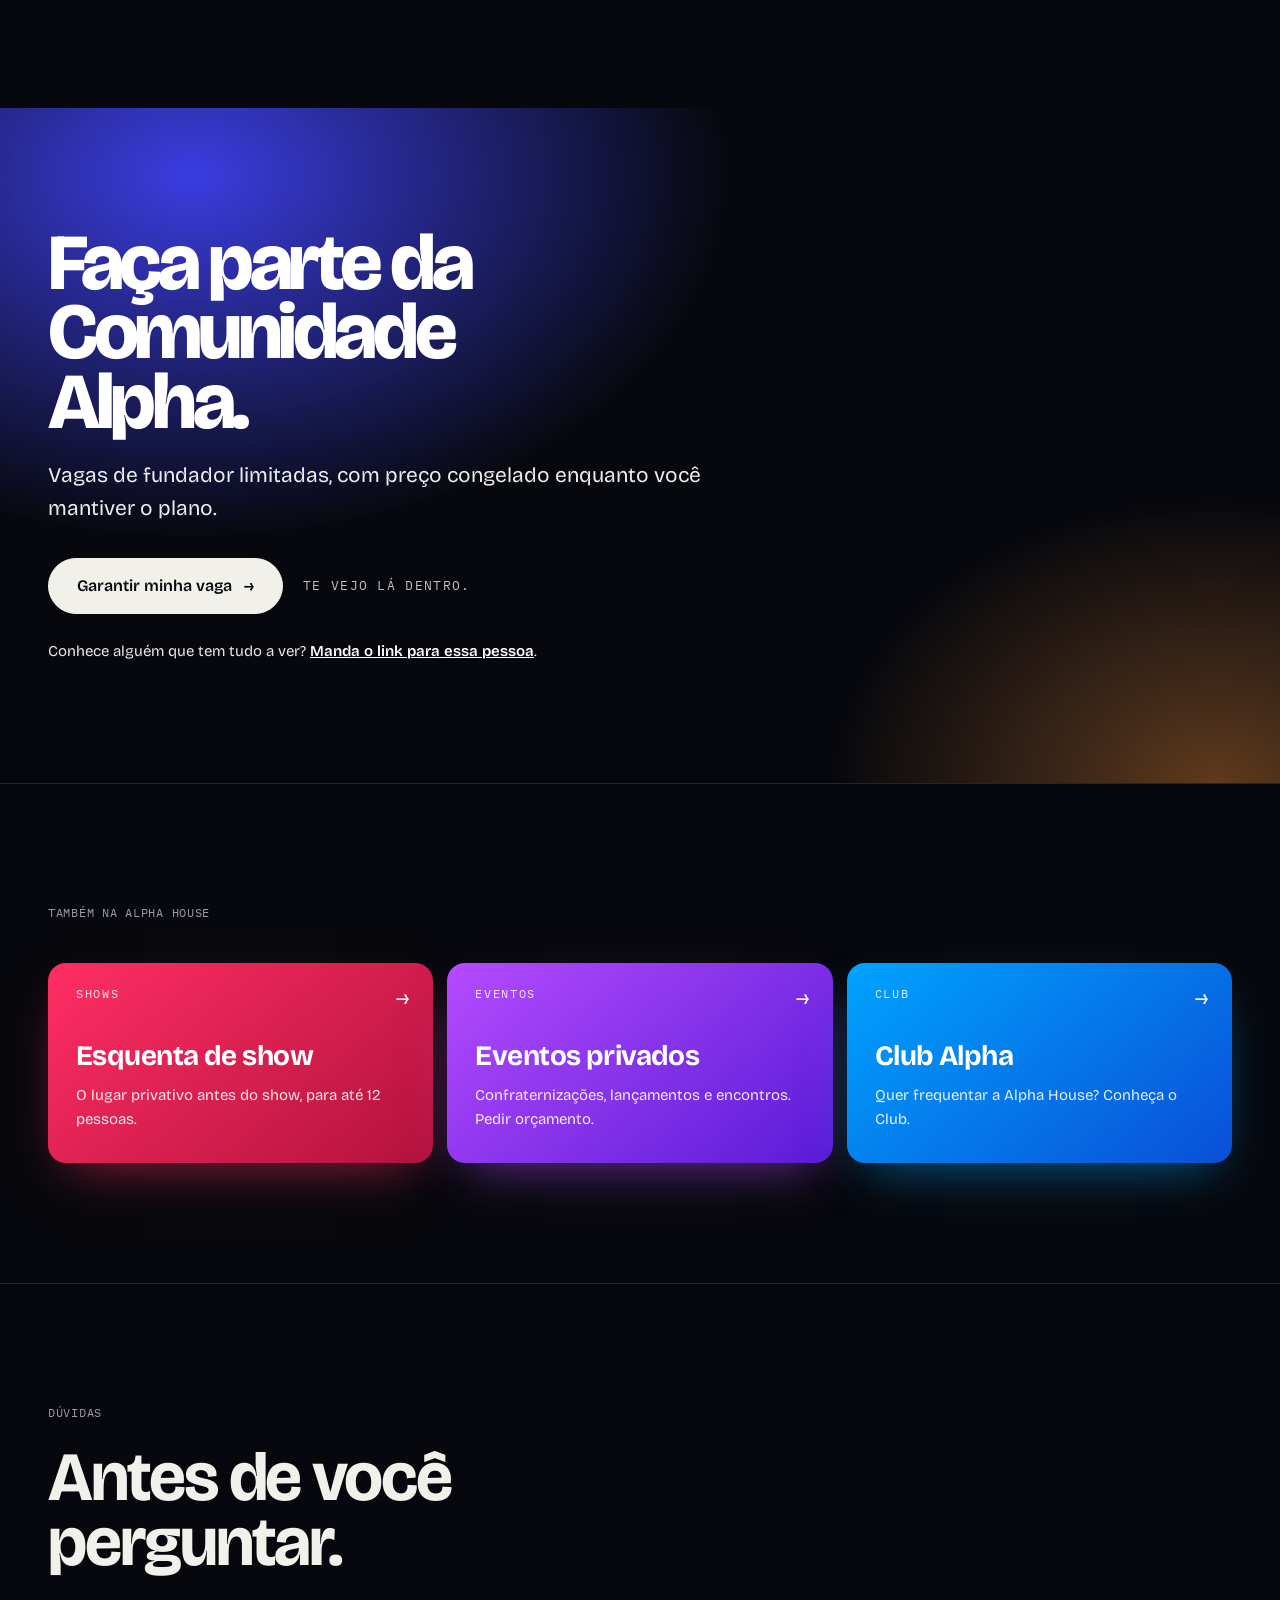
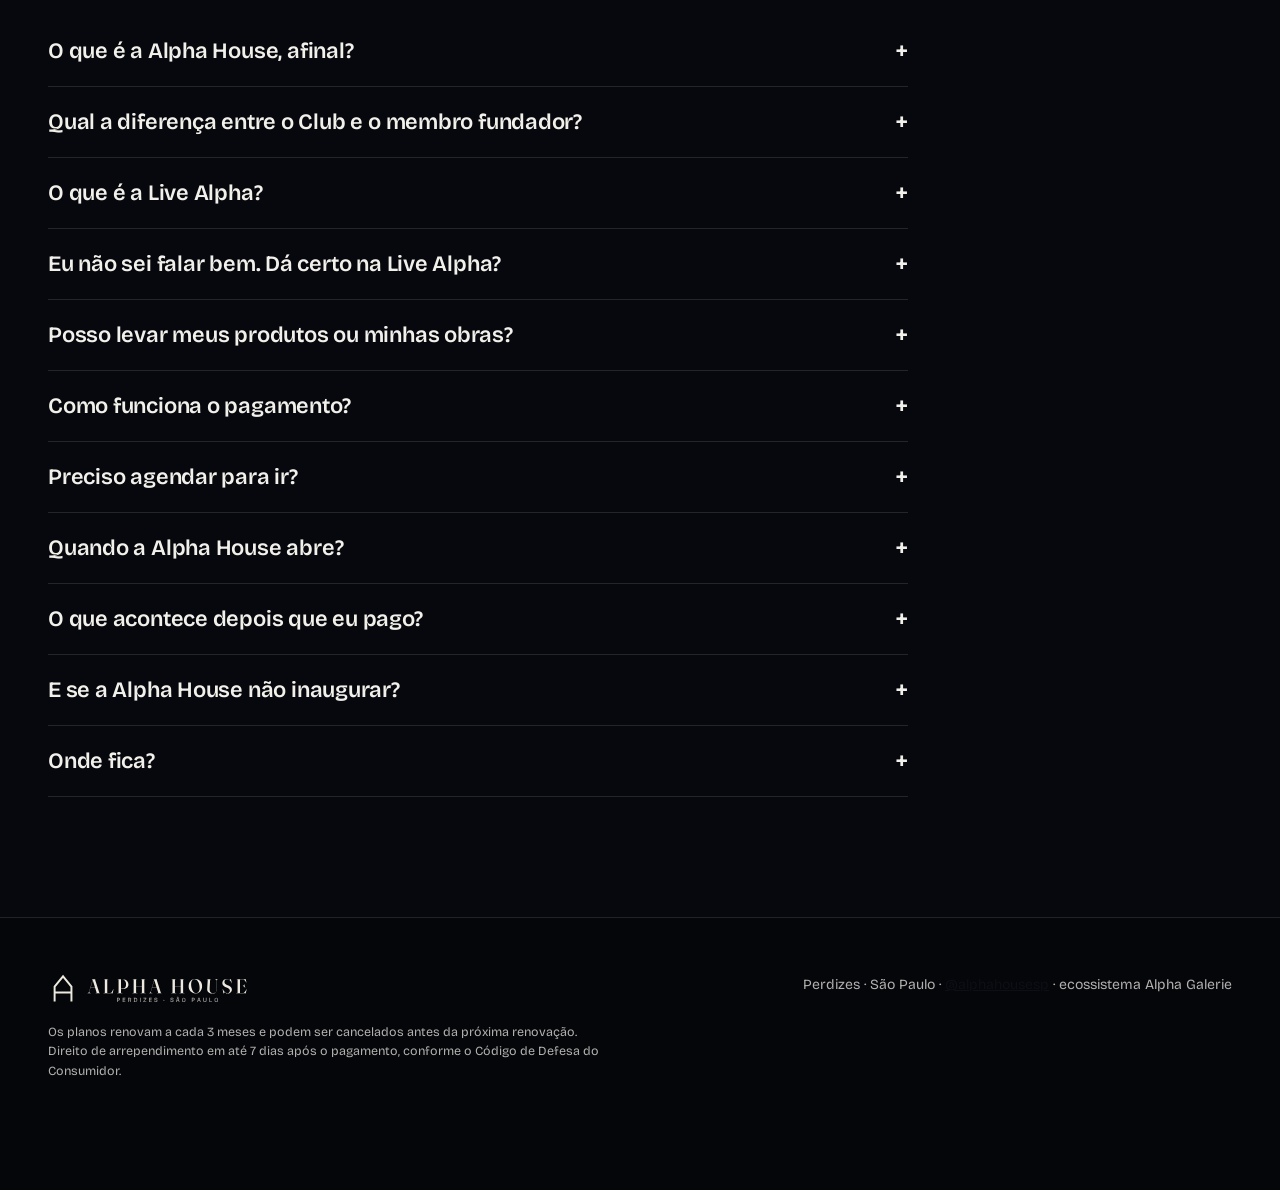
==== commit fa0a822f: "Marcas: título com conecta, convivência sem falar de venda, Reels com o @ da marca, marcas que já fa" ====
--- a/index.html
+++ b/index.html
@@ -147,7 +147,7 @@
     </div>
     <div class="painel-led reveal">
       <div class="led-tela" aria-label="Painel de LED com as marcas dos membros">
-        <img src="img/painel-led.webp" alt="Painel de LED 75 × 75 cm mostrando a marca Dom Blend" loading="lazy" width="900" height="900">
+        <img src="img/painel-led.webp" alt="Painel de LED 75 × 75 cm no showroom da Alpha Galerie" loading="lazy" width="900" height="900">
       </div>
       <div class="led-txt">
         <p class="mono">Painel de LED · 75 × 75 cm · showroom da Alpha Galerie</p>
@@ -267,7 +267,7 @@
           <li><span class="ck">+</span>Sua marca no painel de LED grande das lives, gravações e eventos, com VT de 15 a 20 segundos</li>
           <li><span class="ck">+</span>VT produzido por nós, se a sua marca ainda não tiver</li>
           <li><span class="ck">+</span>Alguém da sua marca entrevistado na Live Alpha: 2 participações e 6 cortes de vídeo</li>
-          <li><span class="ck">+</span>Sua marca no nosso marketing de rua: no bairro e nas filas de shows do Allianz Parque</li>
+          <li><span class="ck">+</span>Sua marca marcada nos Reels do nosso marketing de rua, no bairro e nas filas de shows do Allianz Parque</li>
           <li><span class="ck">+</span>Exclusividade na sua categoria</li>
         </ul>
         <button class="btn btn-gold" data-reserve data-oferta-id="master">Quero ser Marca Âncora</button>
--- a/assets/casa.css
+++ b/assets/casa.css
@@ -711,3 +711,4 @@
 .conv-lista.longa li{font-size:clamp(20px,1.9vw,25px);letter-spacing:-.02em;}
 .conv-fecho{margin-top:30px;font-size:clamp(21px,2.1vw,28px);font-weight:700;letter-spacing:-.02em;line-height:1.3;max-width:44ch;}
 @media(max-width:860px){ .conv{grid-template-columns:1fr;} .conv-frase{padding:28px 22px;} .conv-lista{padding:24px 20px;} }
+.origem .origem-destaque strong{color:var(--tinta);font-weight:700;}
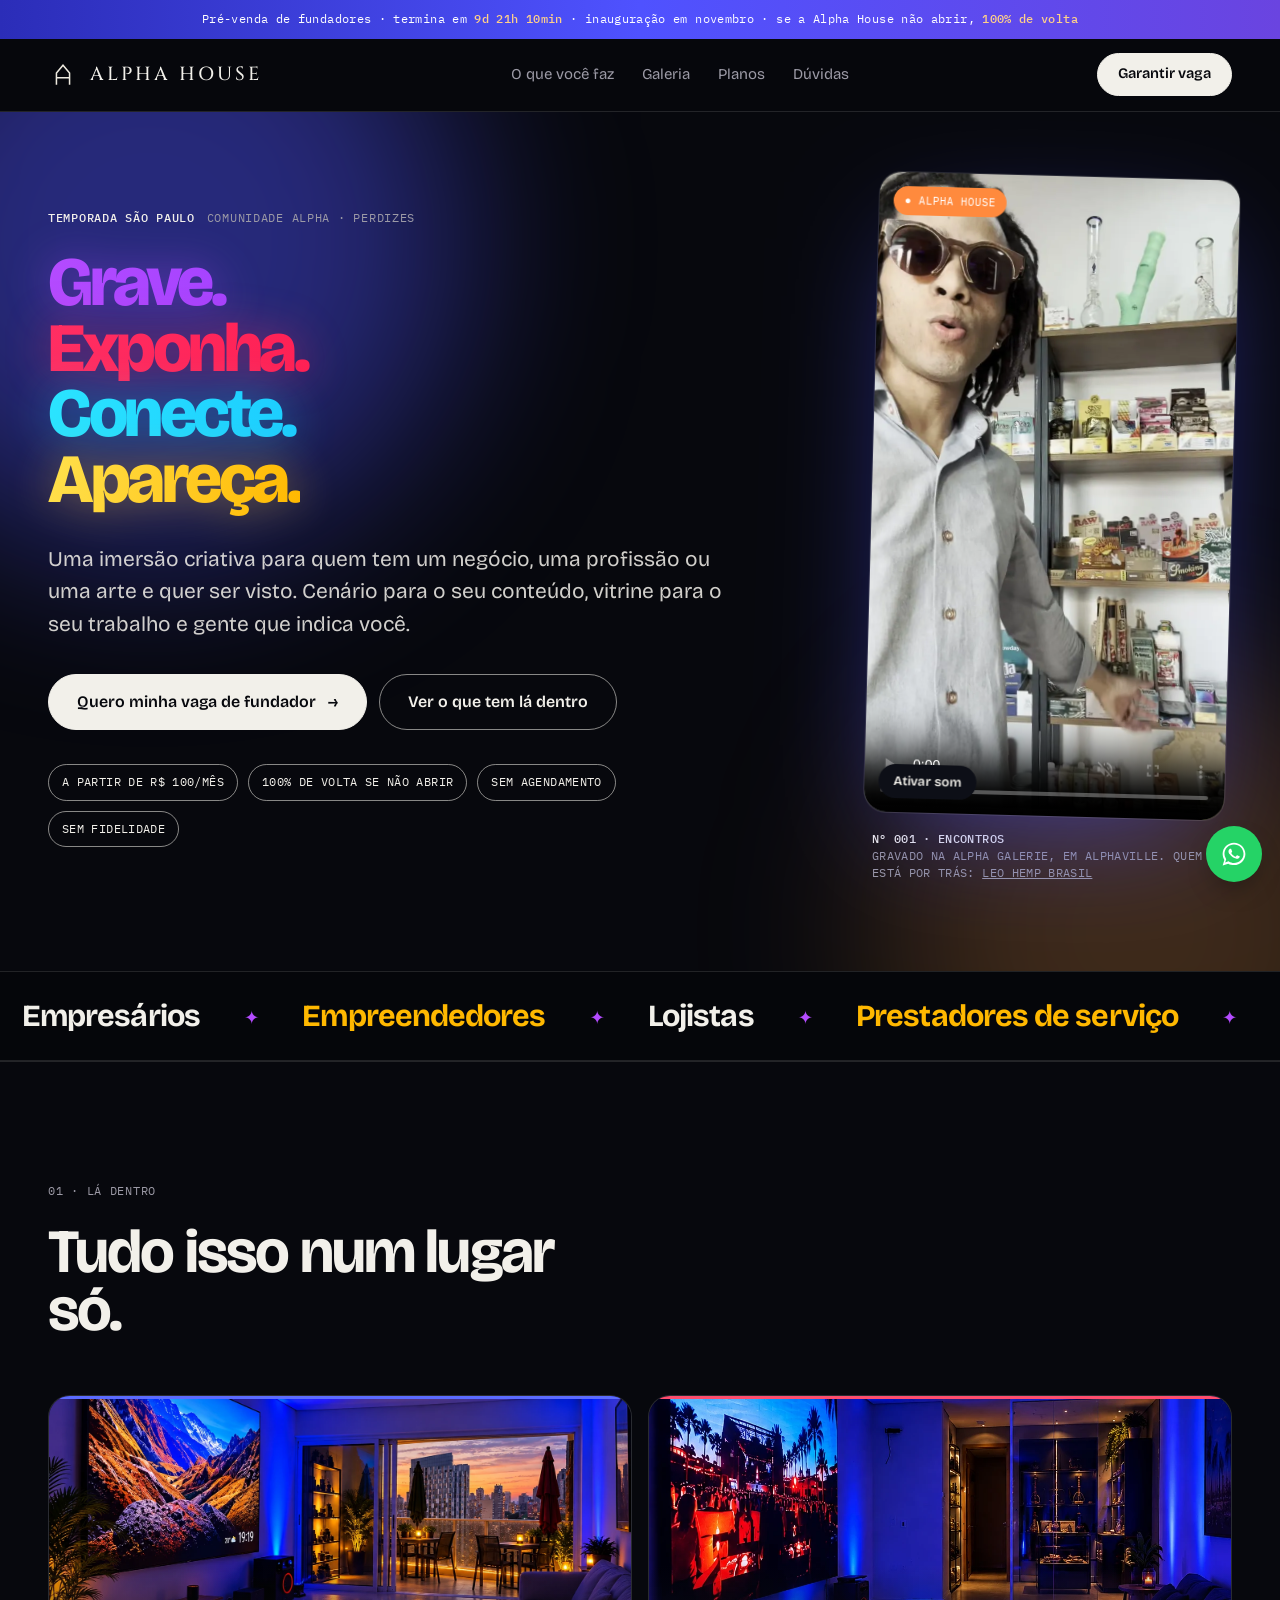
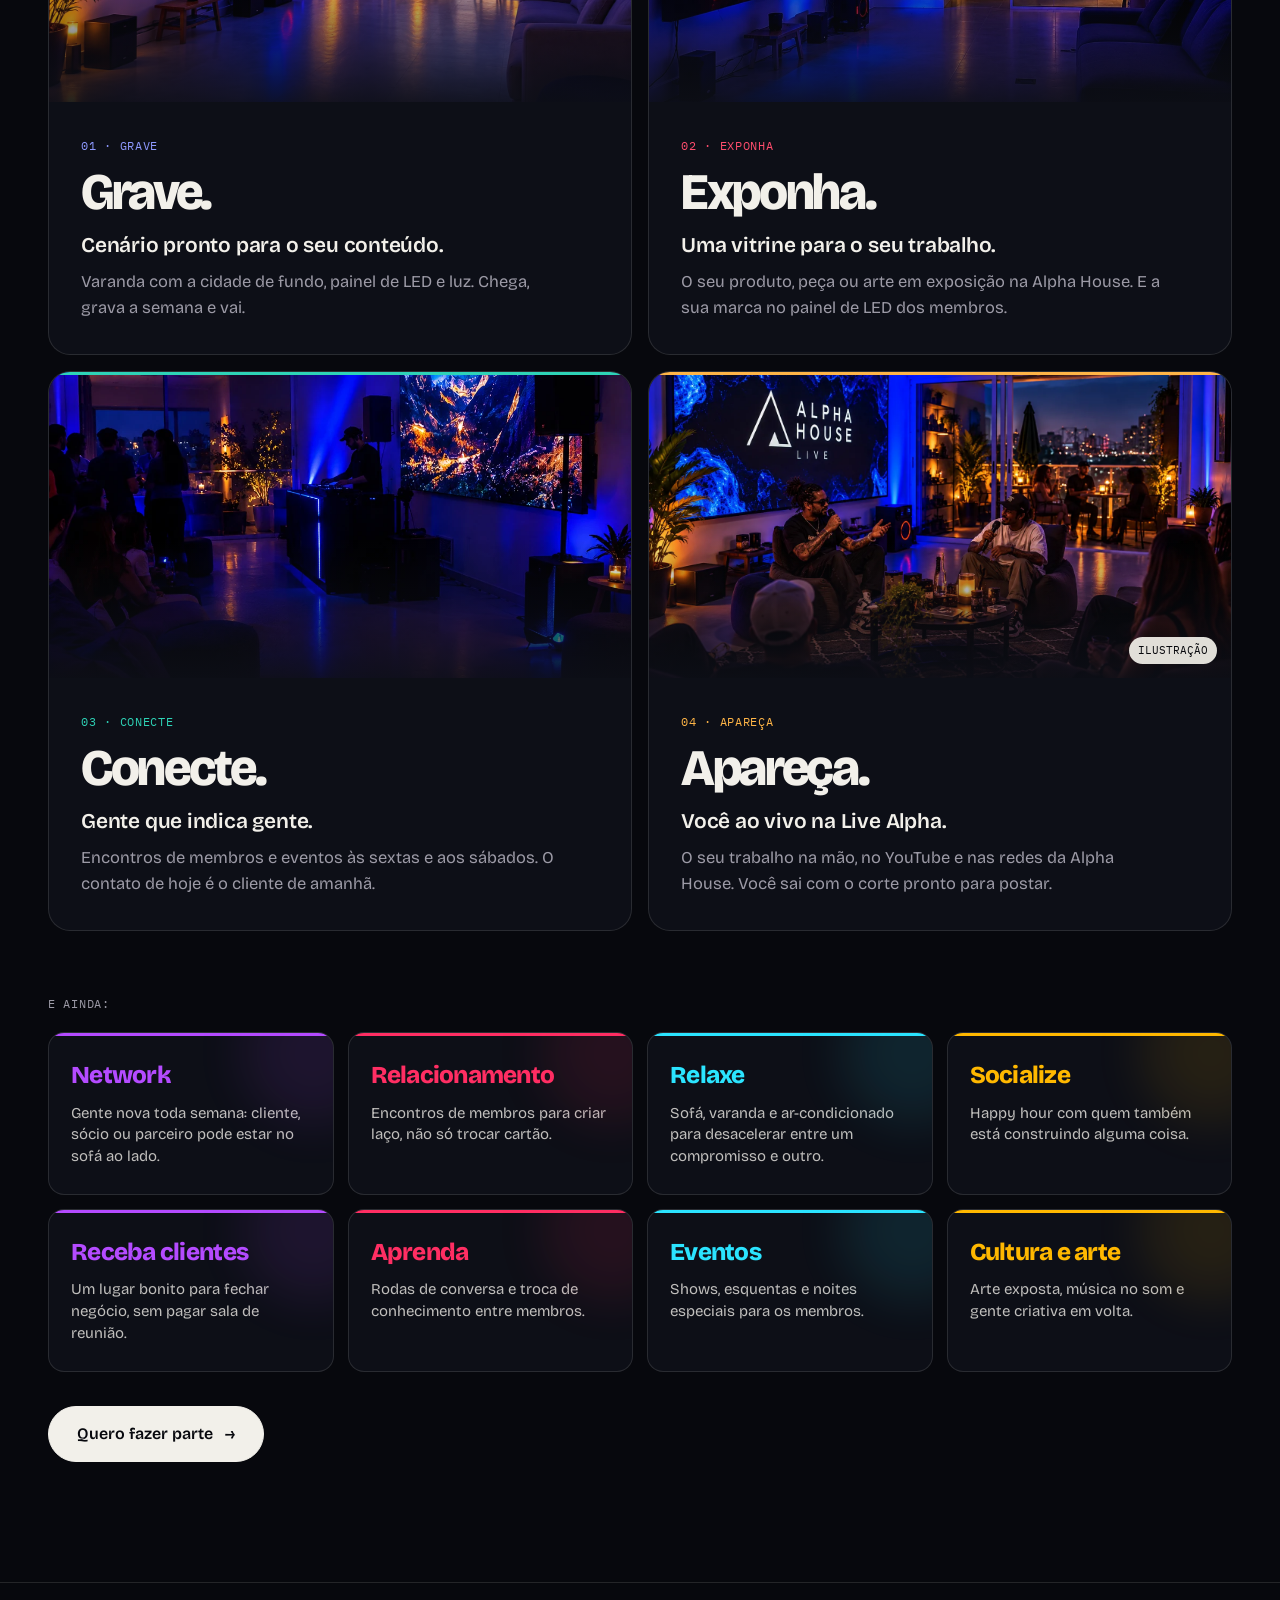
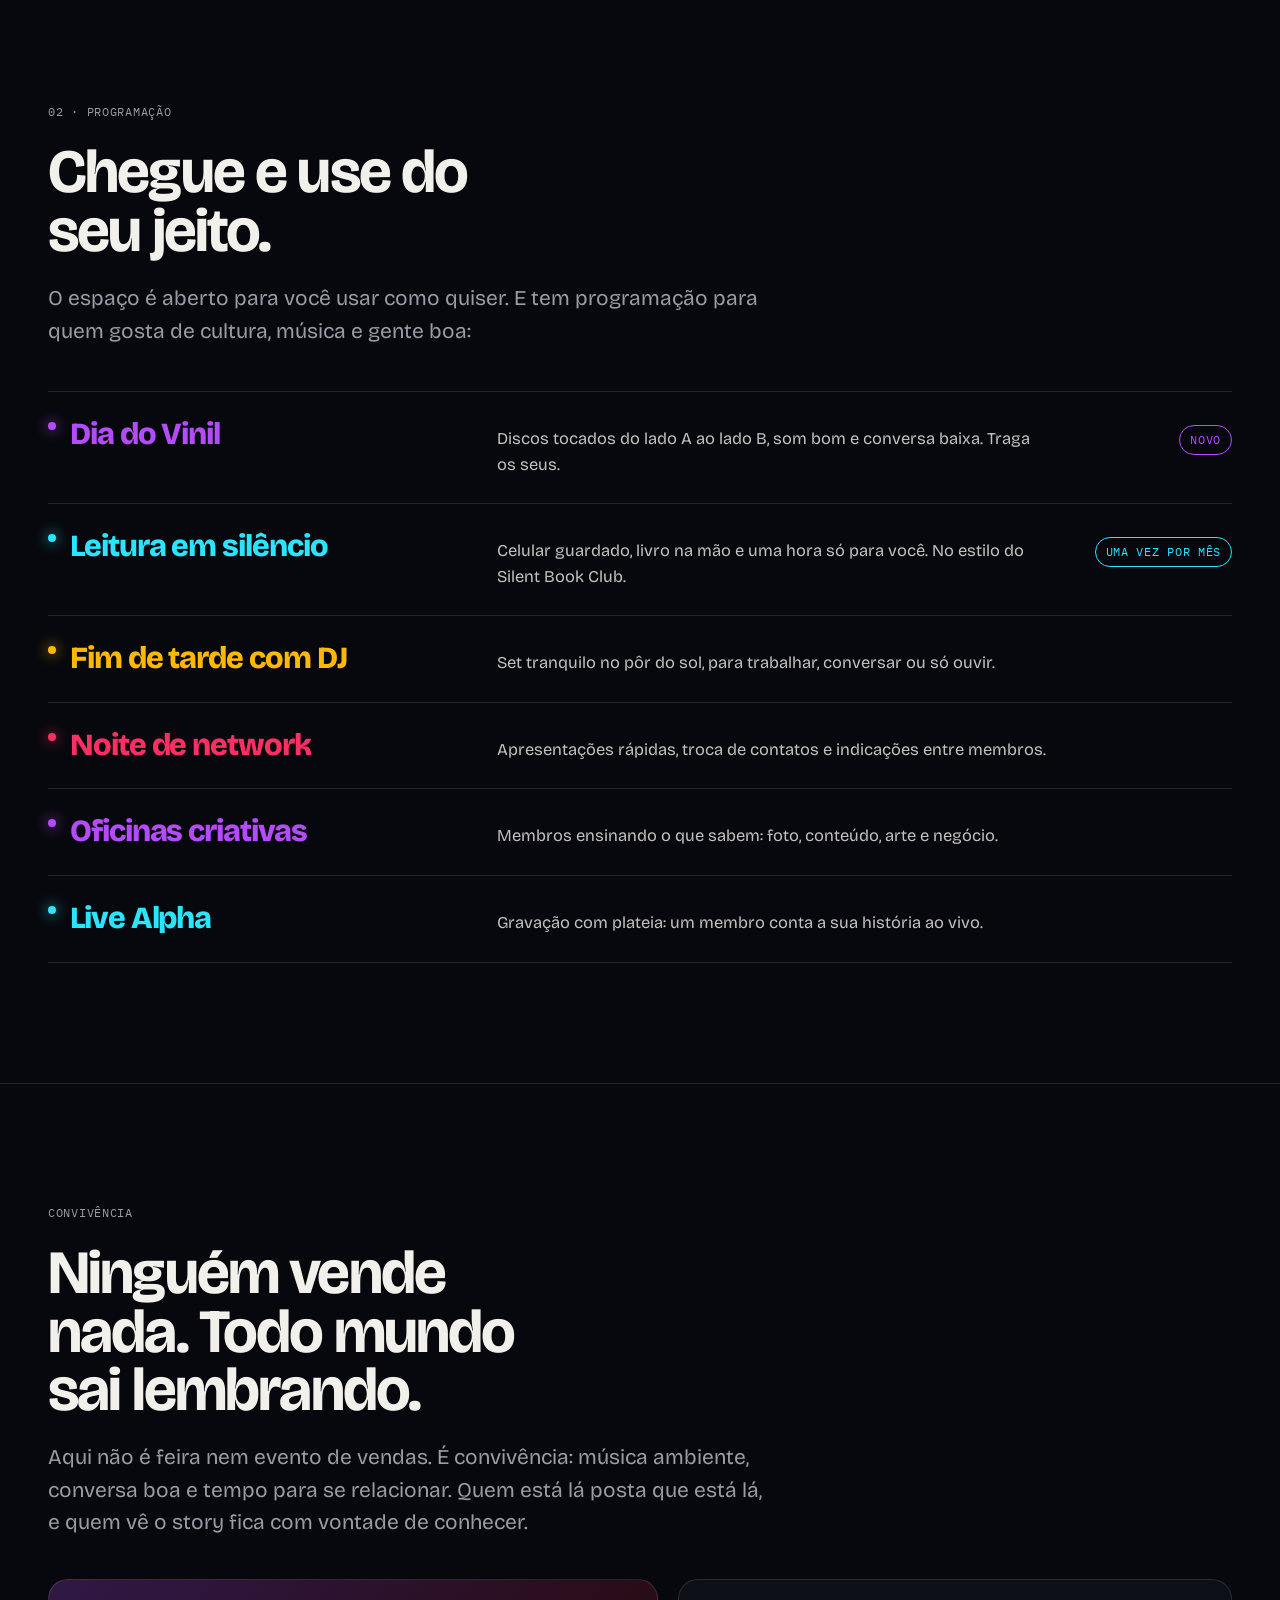
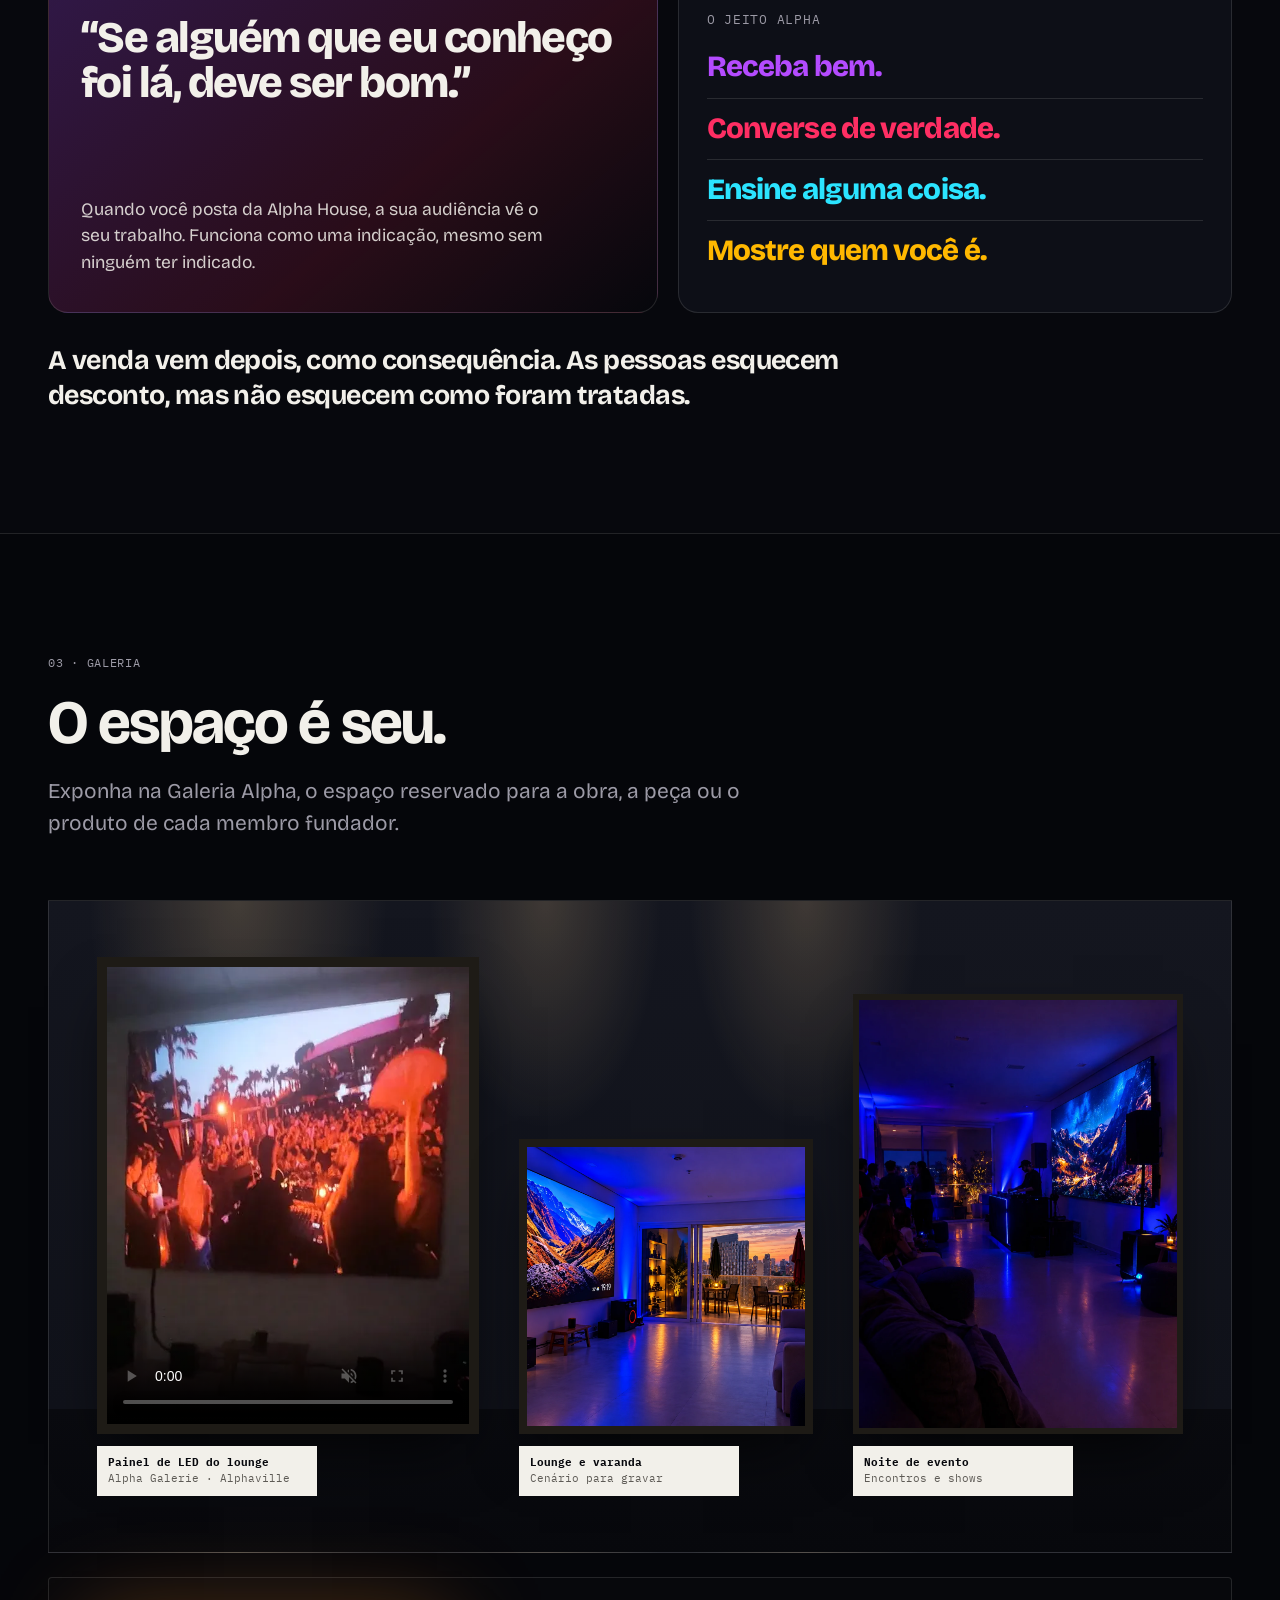
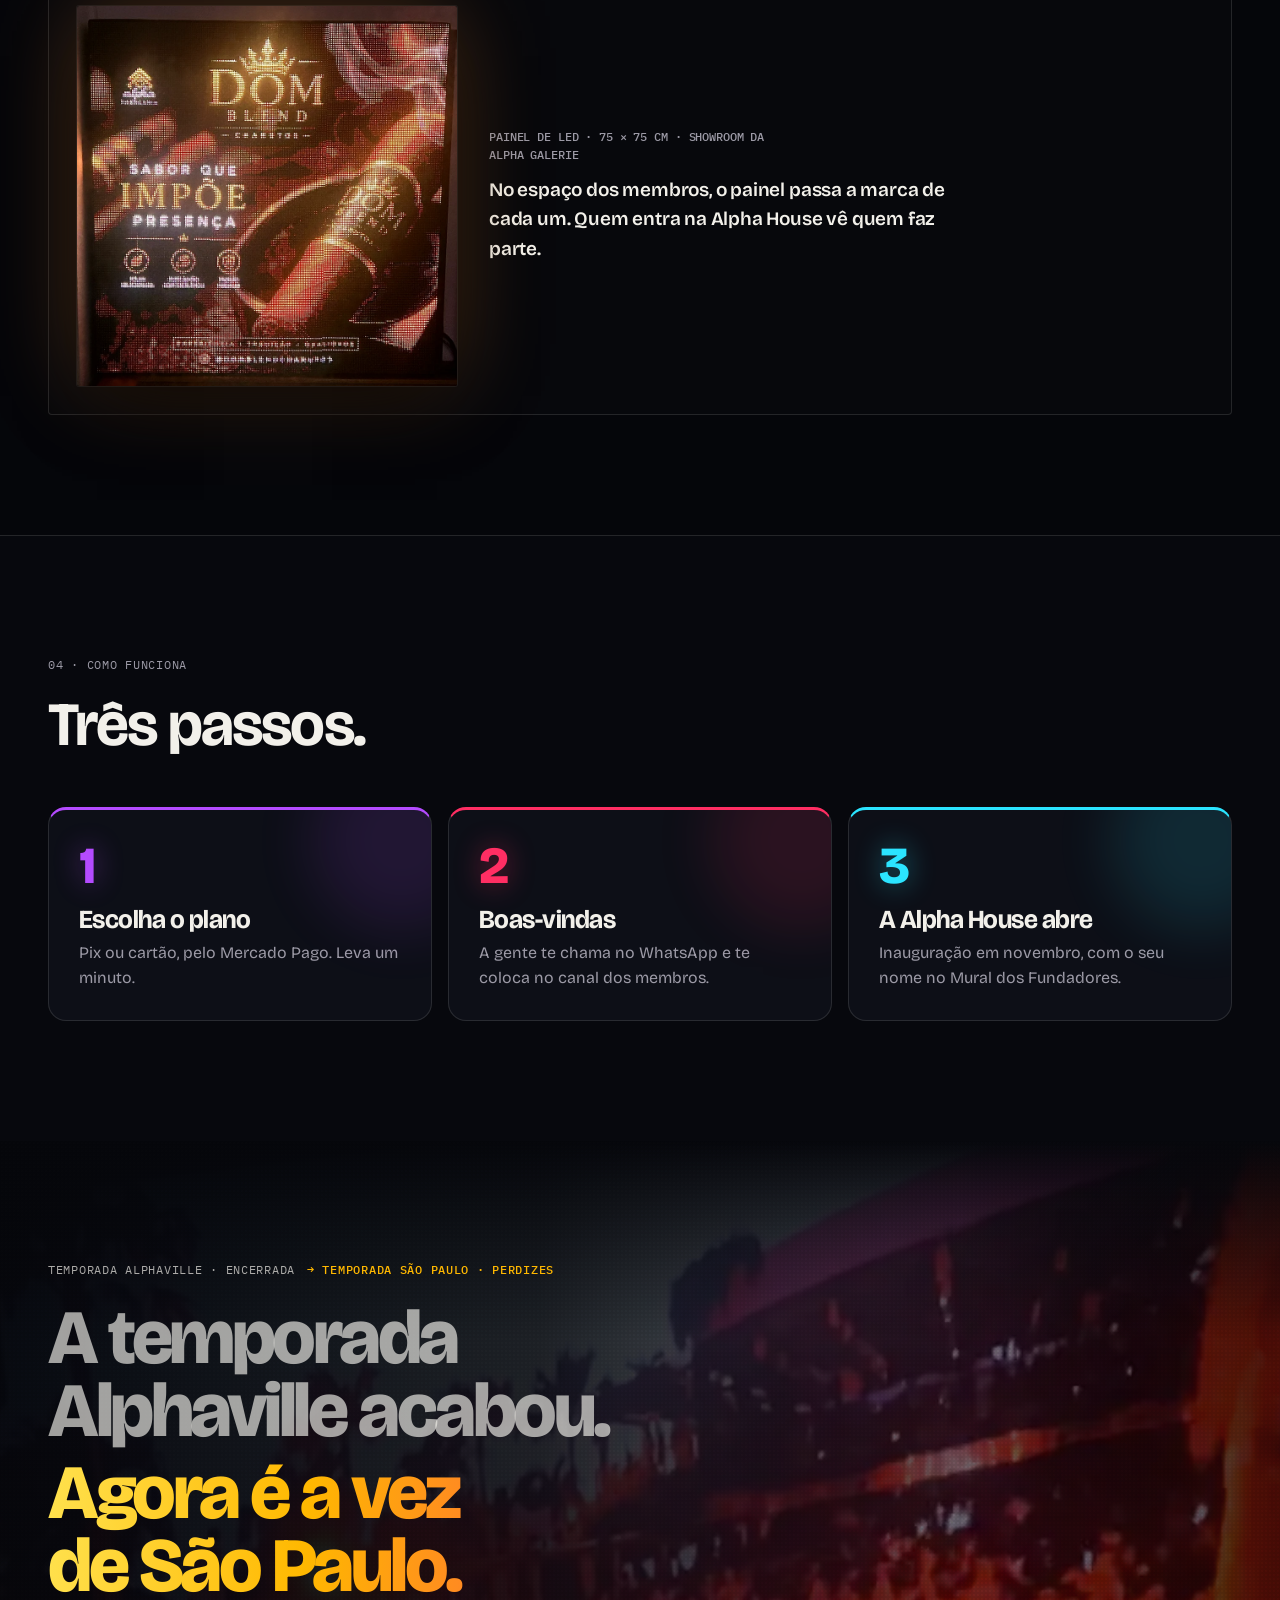
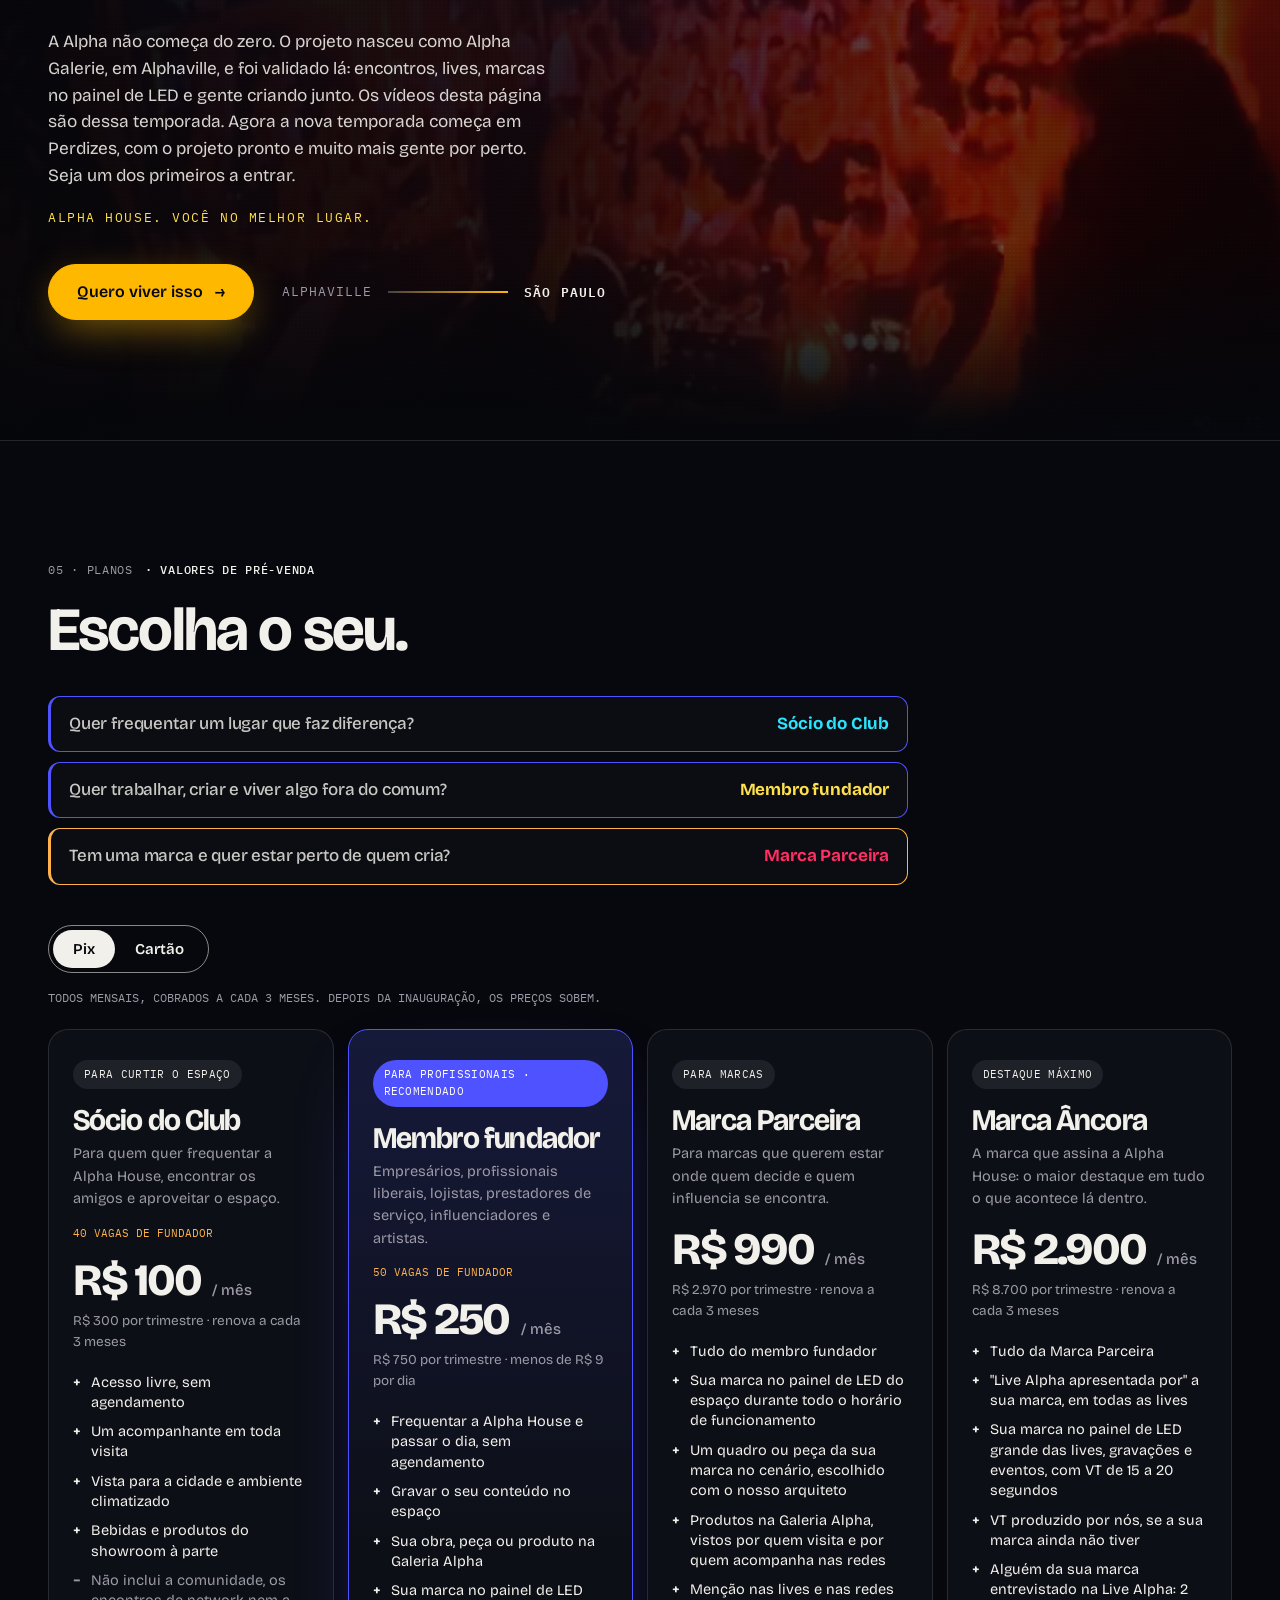
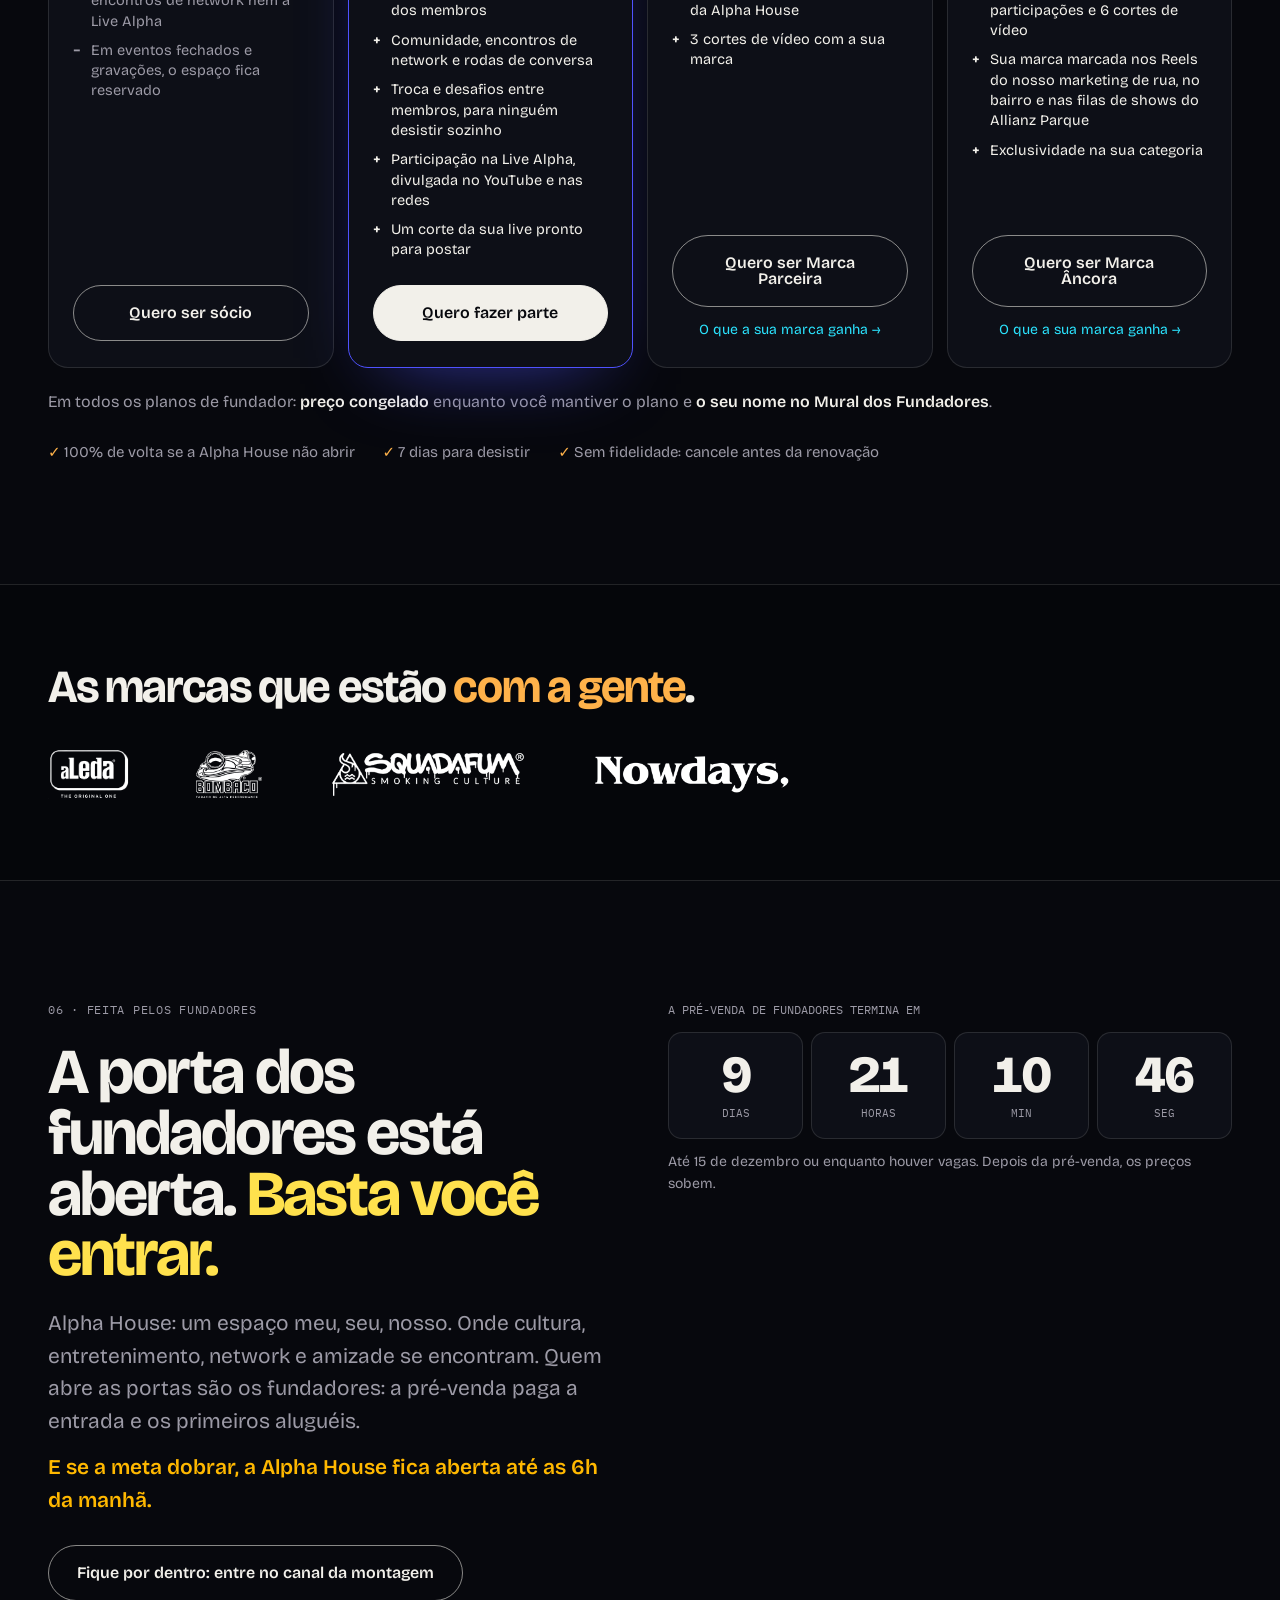
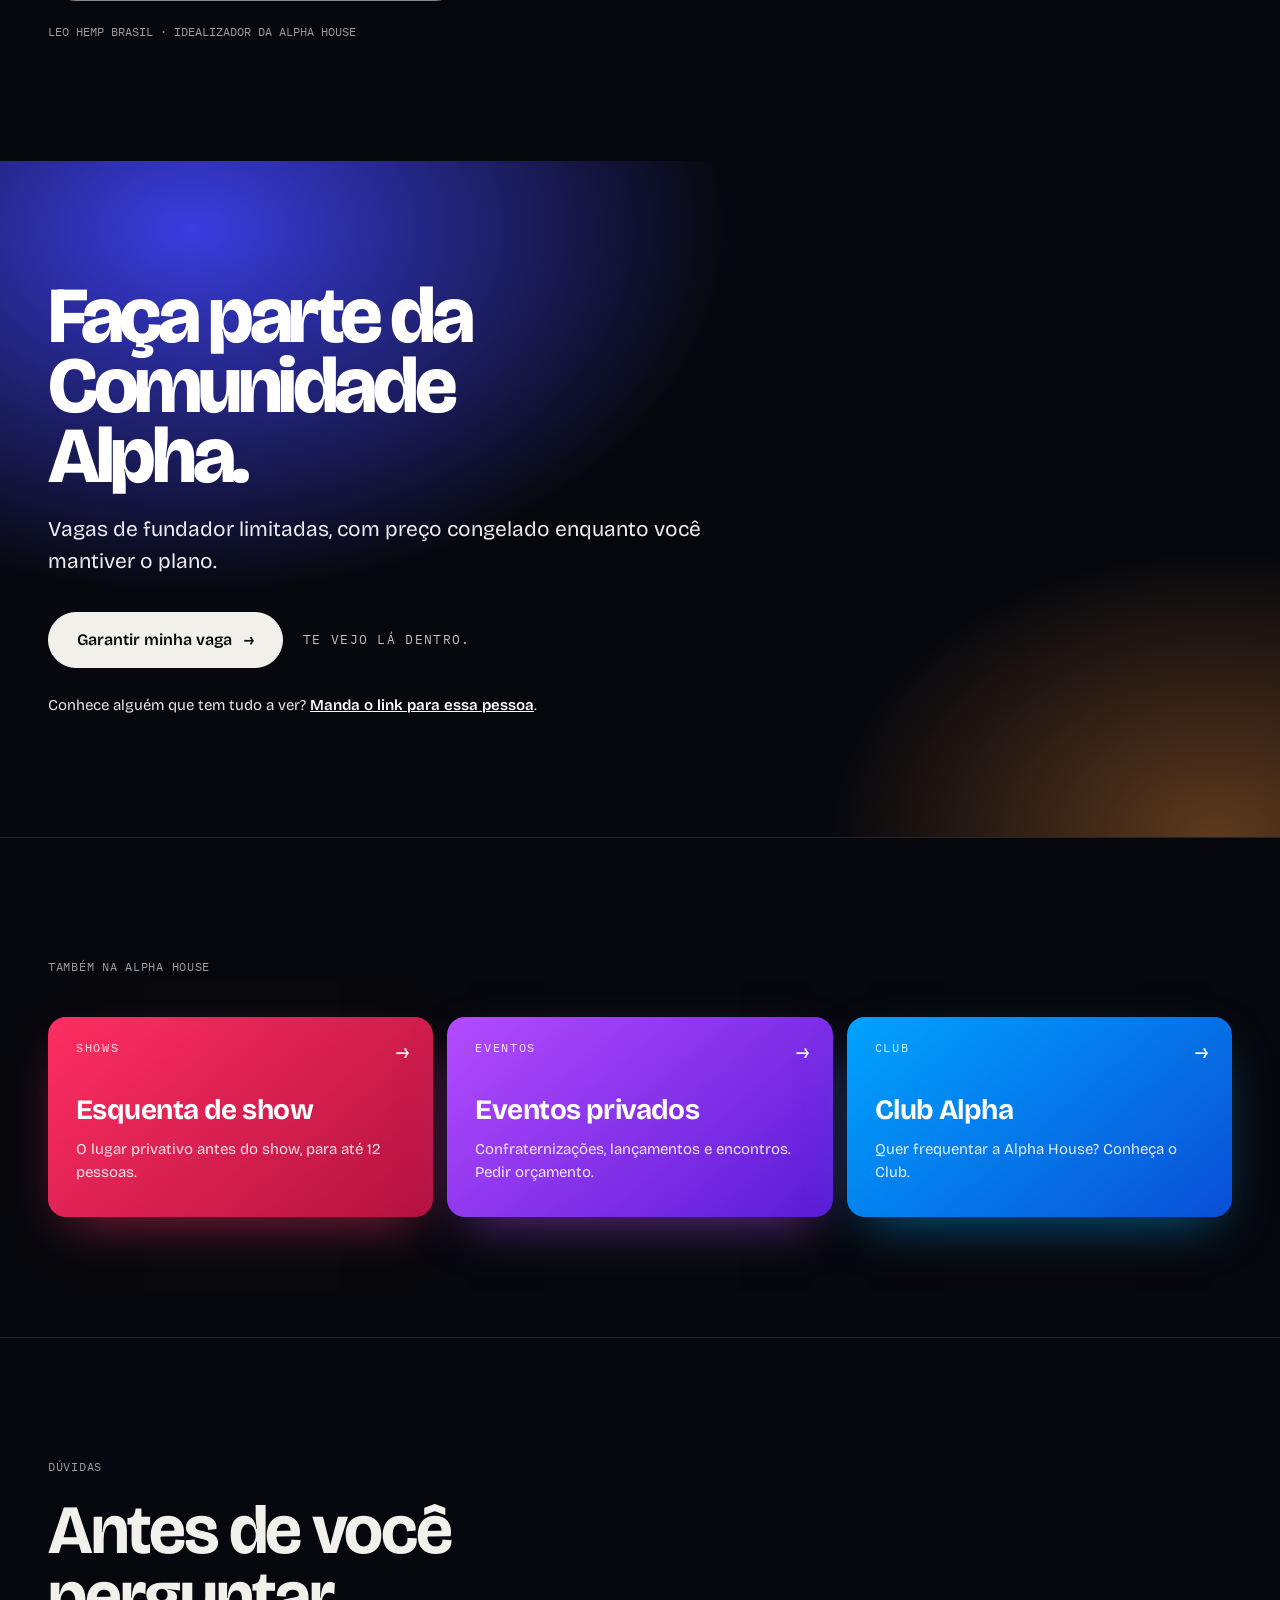
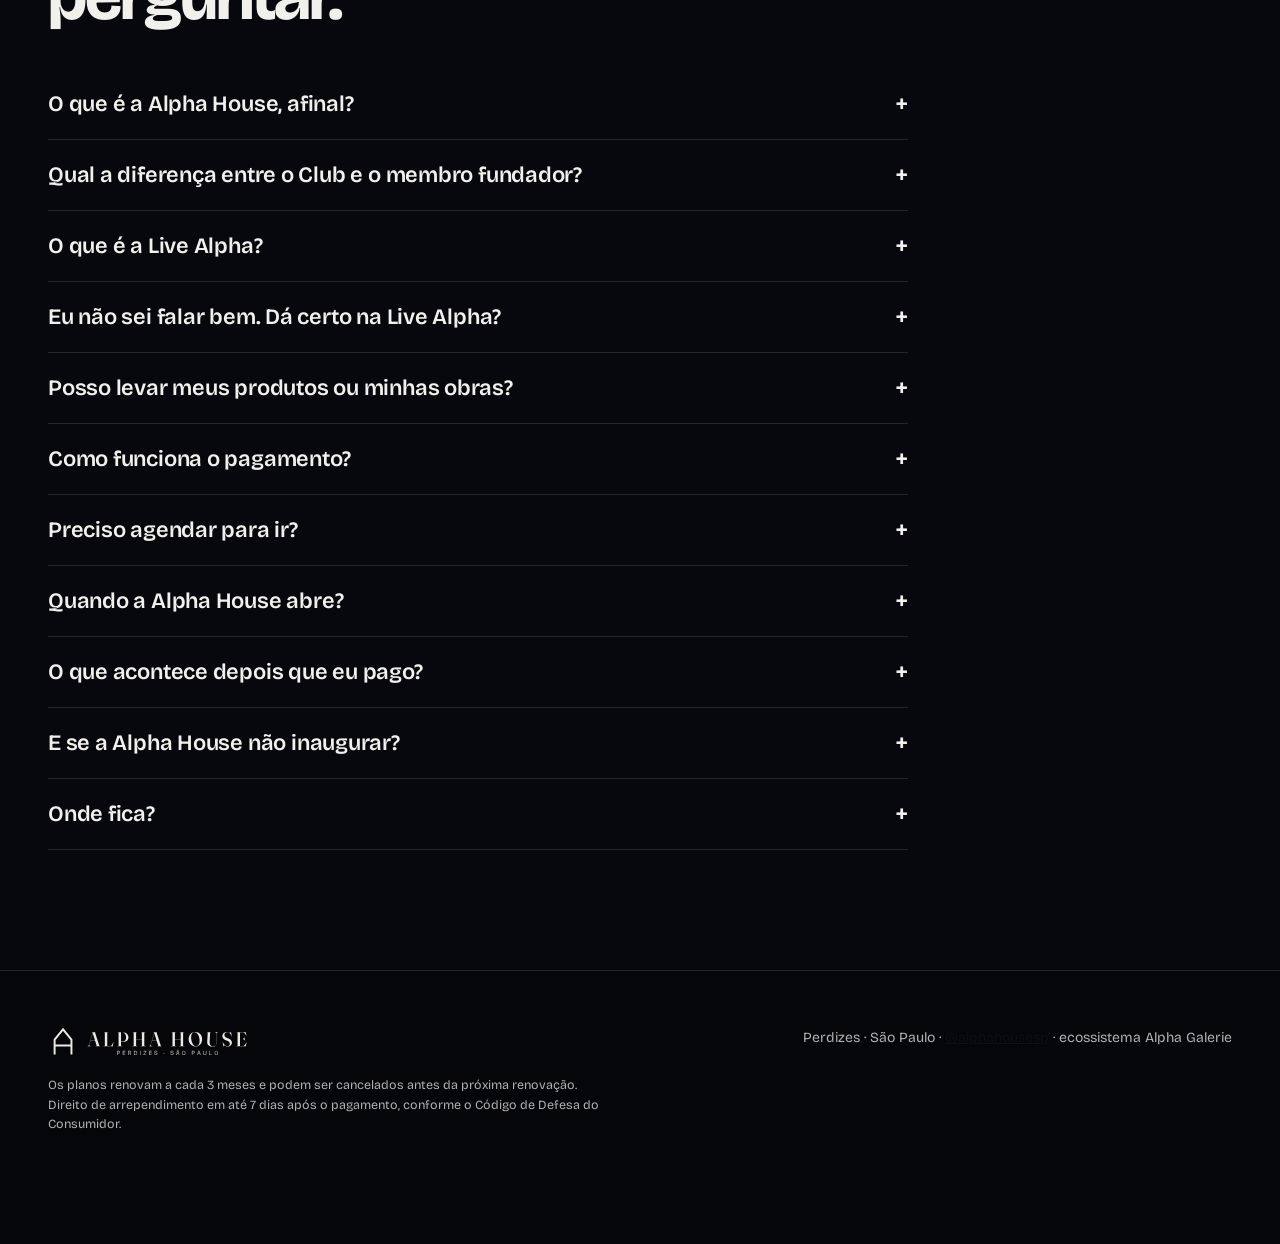
==== commit ae37f3af: "Temporada São Paulo: Alphaville como temporada encerrada e validada, imersão criativa e experiência " ====
--- a/index.html
+++ b/index.html
@@ -40,9 +40,9 @@
 <section class="hero topo" id="top">
   <div class="wrap">
     <div>
-      <p class="rotulo"><b>Comunidade Alpha</b> Alpha House · Perdizes, São Paulo</p>
+      <p class="rotulo"><b>Temporada São Paulo</b> Comunidade Alpha · Perdizes</p>
       <h1 class="verbos"><span class="v1">Grave.</span><span class="v2">Exponha.</span><span class="v3">Conecte.</span><span class="v4"><i>Apareça.</i></span></h1>
-      <p class="lead">Um espaço de criação e colaboração para quem tem um negócio, uma profissão ou uma arte e quer ser visto. Cenário para o seu conteúdo, vitrine para o seu trabalho e gente que indica você.</p>
+      <p class="lead">Uma imersão criativa para quem tem um negócio, uma profissão ou uma arte e quer ser visto. Cenário para o seu conteúdo, vitrine para o seu trabalho e gente que indica você.</p>
       <div class="acoes">
         <a class="btn btn-cheio" href="#planos">Quero minha vaga de fundador <span class="seta">→</span></a>
         <a class="btn btn-ghost" href="#faz">Ver o que tem lá dentro</a>
@@ -174,13 +174,13 @@
 <section class="origem" id="origem">
   <video class="origem-bg" data-auto muted loop playsinline preload="none" poster="video/alphaville.webp" aria-hidden="true"><source src="video/alphaville.mp4" type="video/mp4"></video>
   <div class="wrap origem-in">
-    <p class="rotulo reveal">Alpha Galerie · Alphaville <b>→ Alpha House · São Paulo</b></p>
-    <h2 class="origem-h reveal"><span>Em Alphaville,</span><span>poucos viveram.</span><span class="vez">Em São Paulo,<br> é a sua vez.</span></h2>
-    <p class="lead reveal">O projeto nasceu como Alpha Galerie, em Alphaville, e os vídeos desta página foram gravados lá. Agora a Alpha ganha um novo endereço: a Alpha House, em Perdizes. Um espaço que a gente quer construir com você. Seja um dos primeiros a entrar.</p>
+    <p class="rotulo reveal">Temporada Alphaville · encerrada <b>→ Temporada São Paulo · Perdizes</b></p>
+    <h2 class="origem-h reveal"><span>A temporada</span><span>Alphaville acabou.</span><span class="vez">Agora é a vez<br> de São Paulo.</span></h2>
+    <p class="lead reveal">A Alpha não começa do zero. O projeto nasceu como Alpha Galerie, em Alphaville, e foi validado lá: encontros, lives, marcas no painel de LED e gente criando junto. Os vídeos desta página são dessa temporada. Agora a nova temporada começa em Perdizes, com o projeto pronto e muito mais gente por perto. Seja um dos primeiros a entrar.</p>
     <p class="assinatura-alpha reveal">Alpha House. Você no melhor lugar.</p>
     <div class="origem-cta reveal">
       <a class="btn btn-gold" href="#planos">Quero viver isso <span aria-hidden="true">→</span></a>
-      <div class="rota" aria-hidden="true"><span>Alphaville</span><i></i><span class="agora">Perdizes · SP</span></div>
+      <div class="rota" aria-hidden="true"><span>Alphaville</span><i></i><span class="agora">São Paulo</span></div>
     </div>
   </div>
 </section>
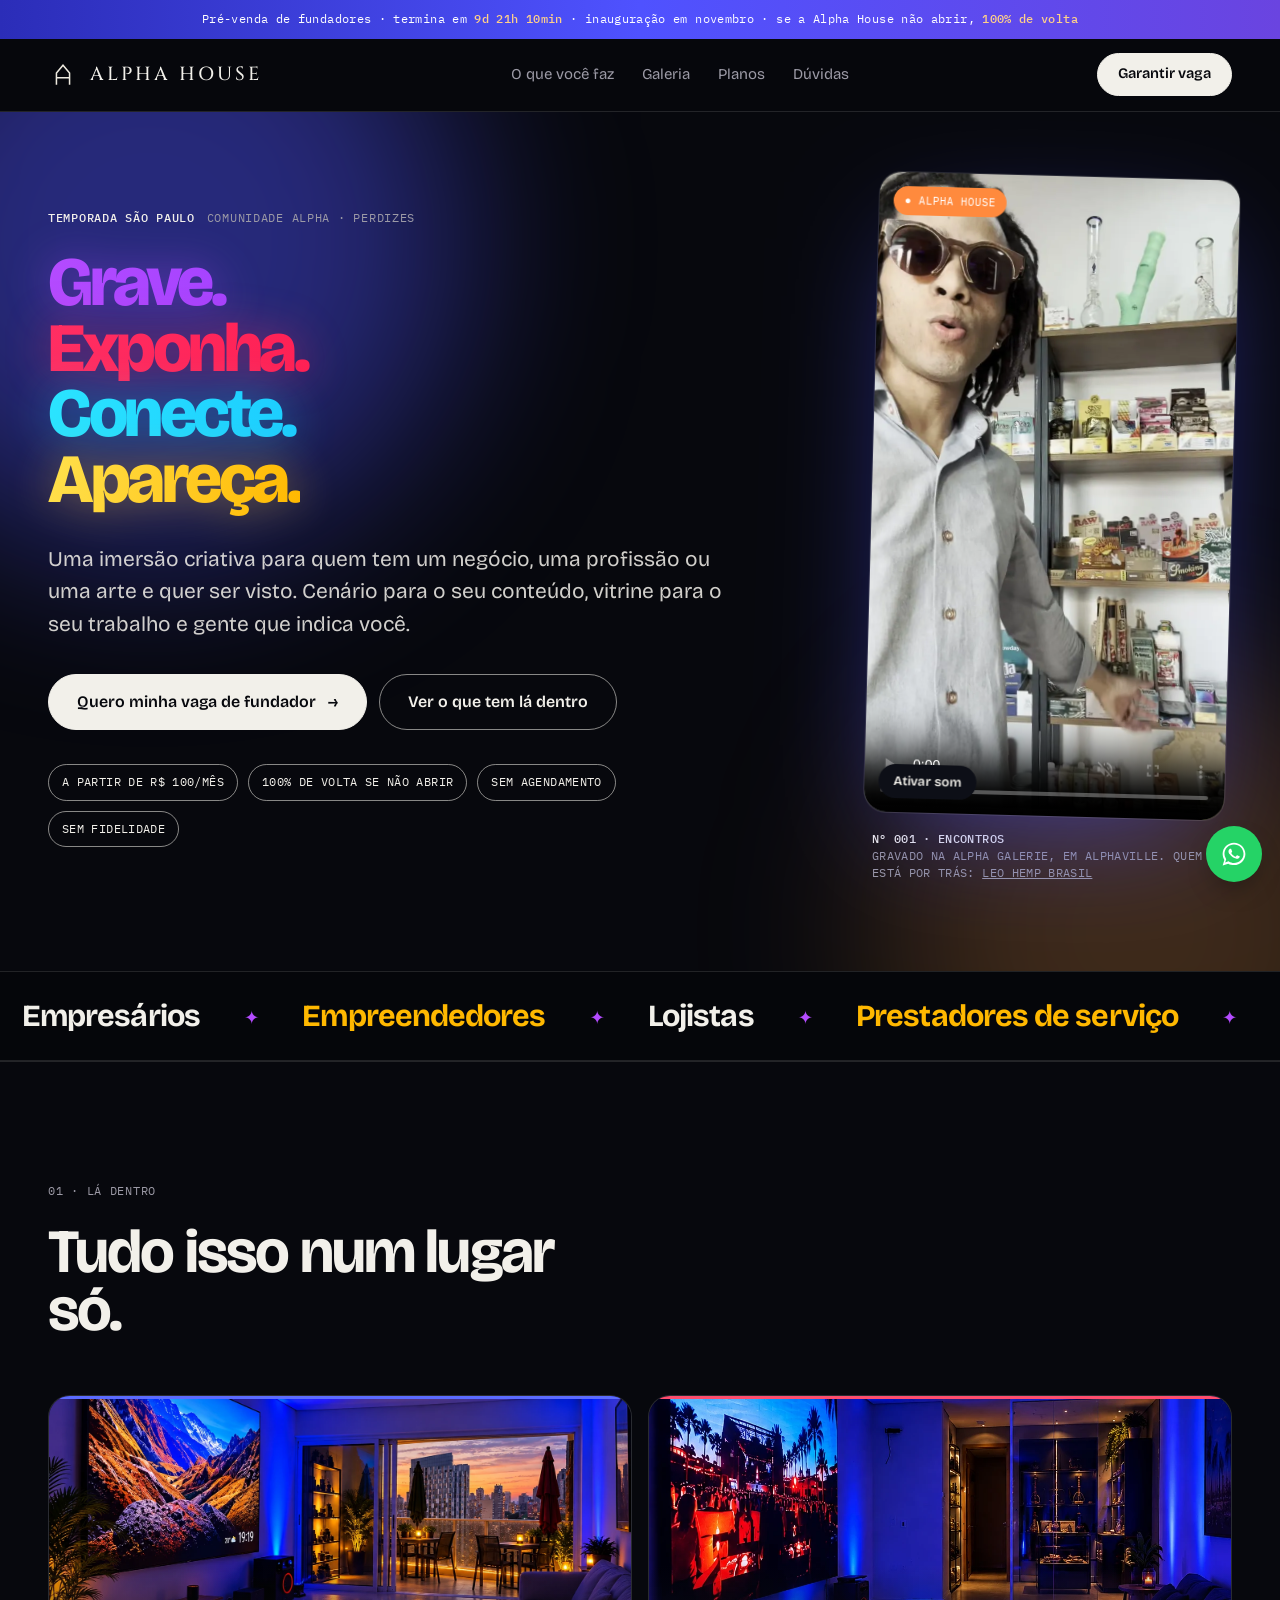
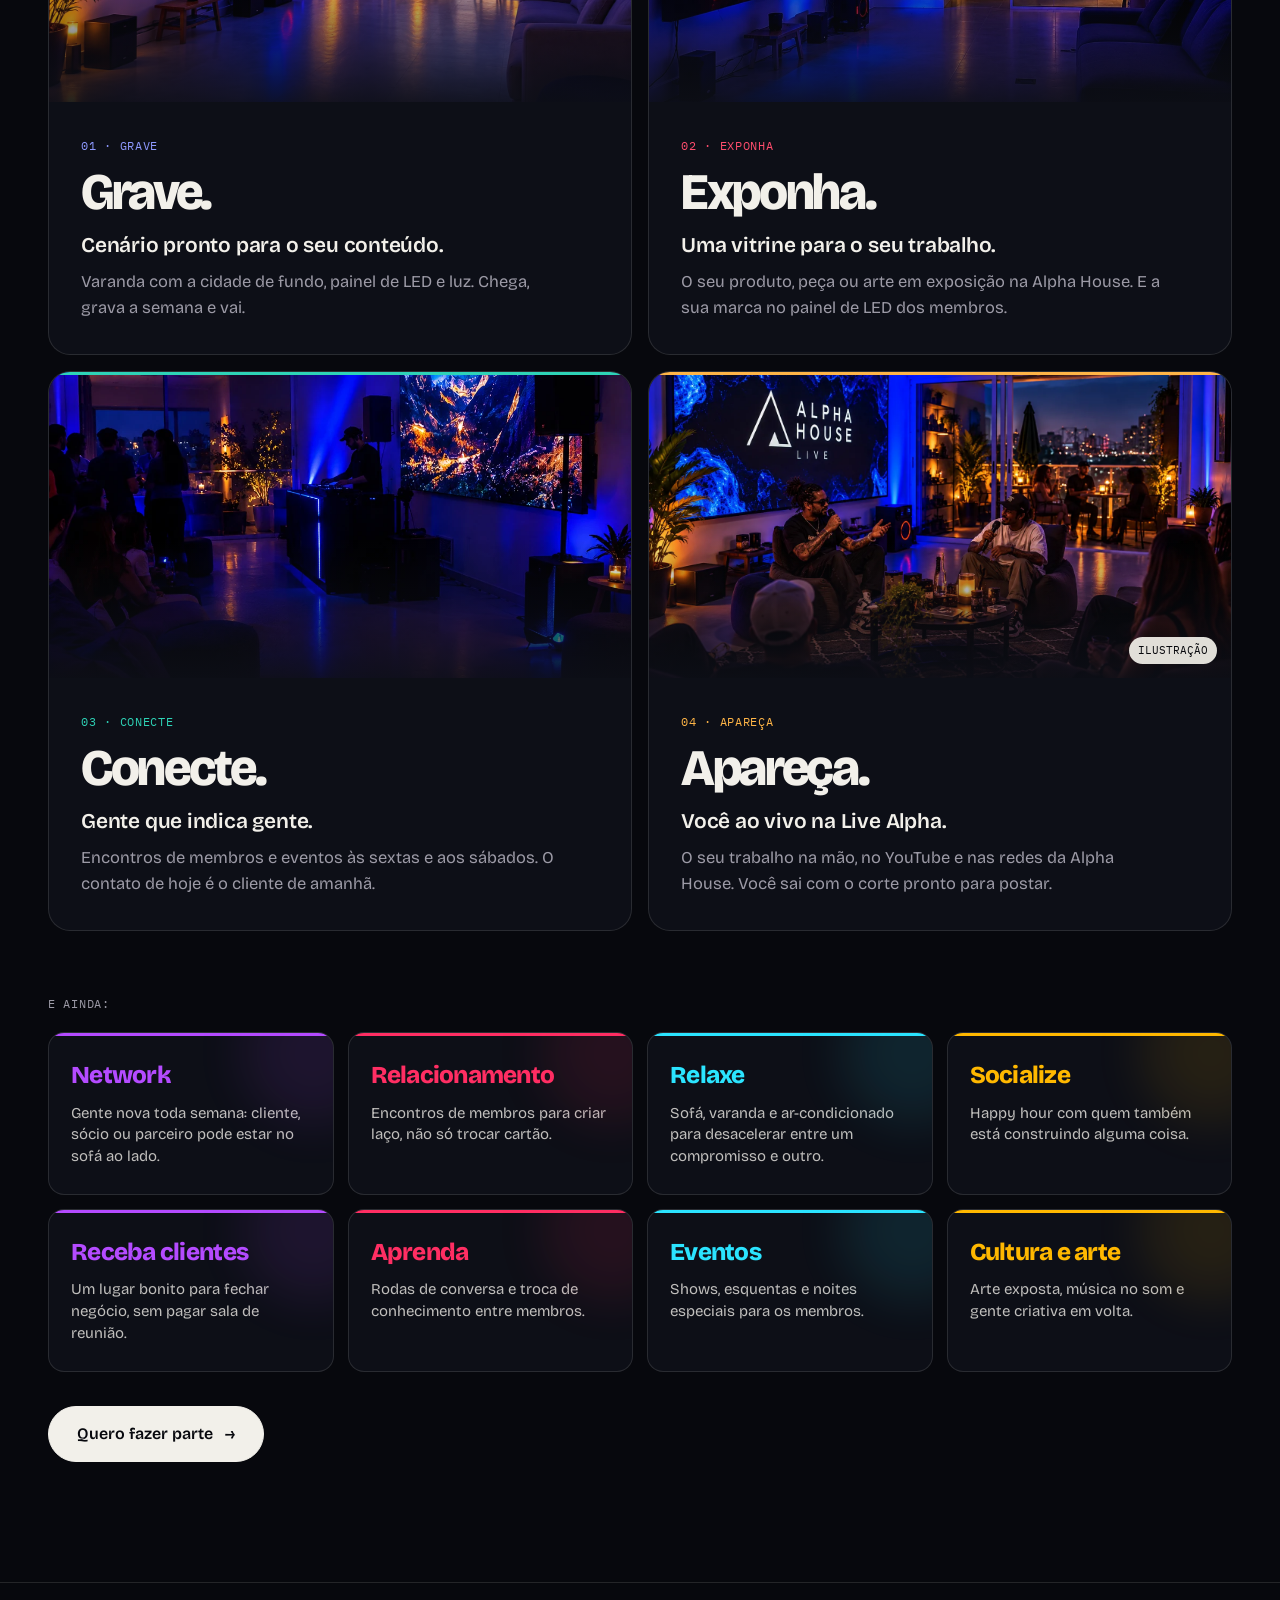
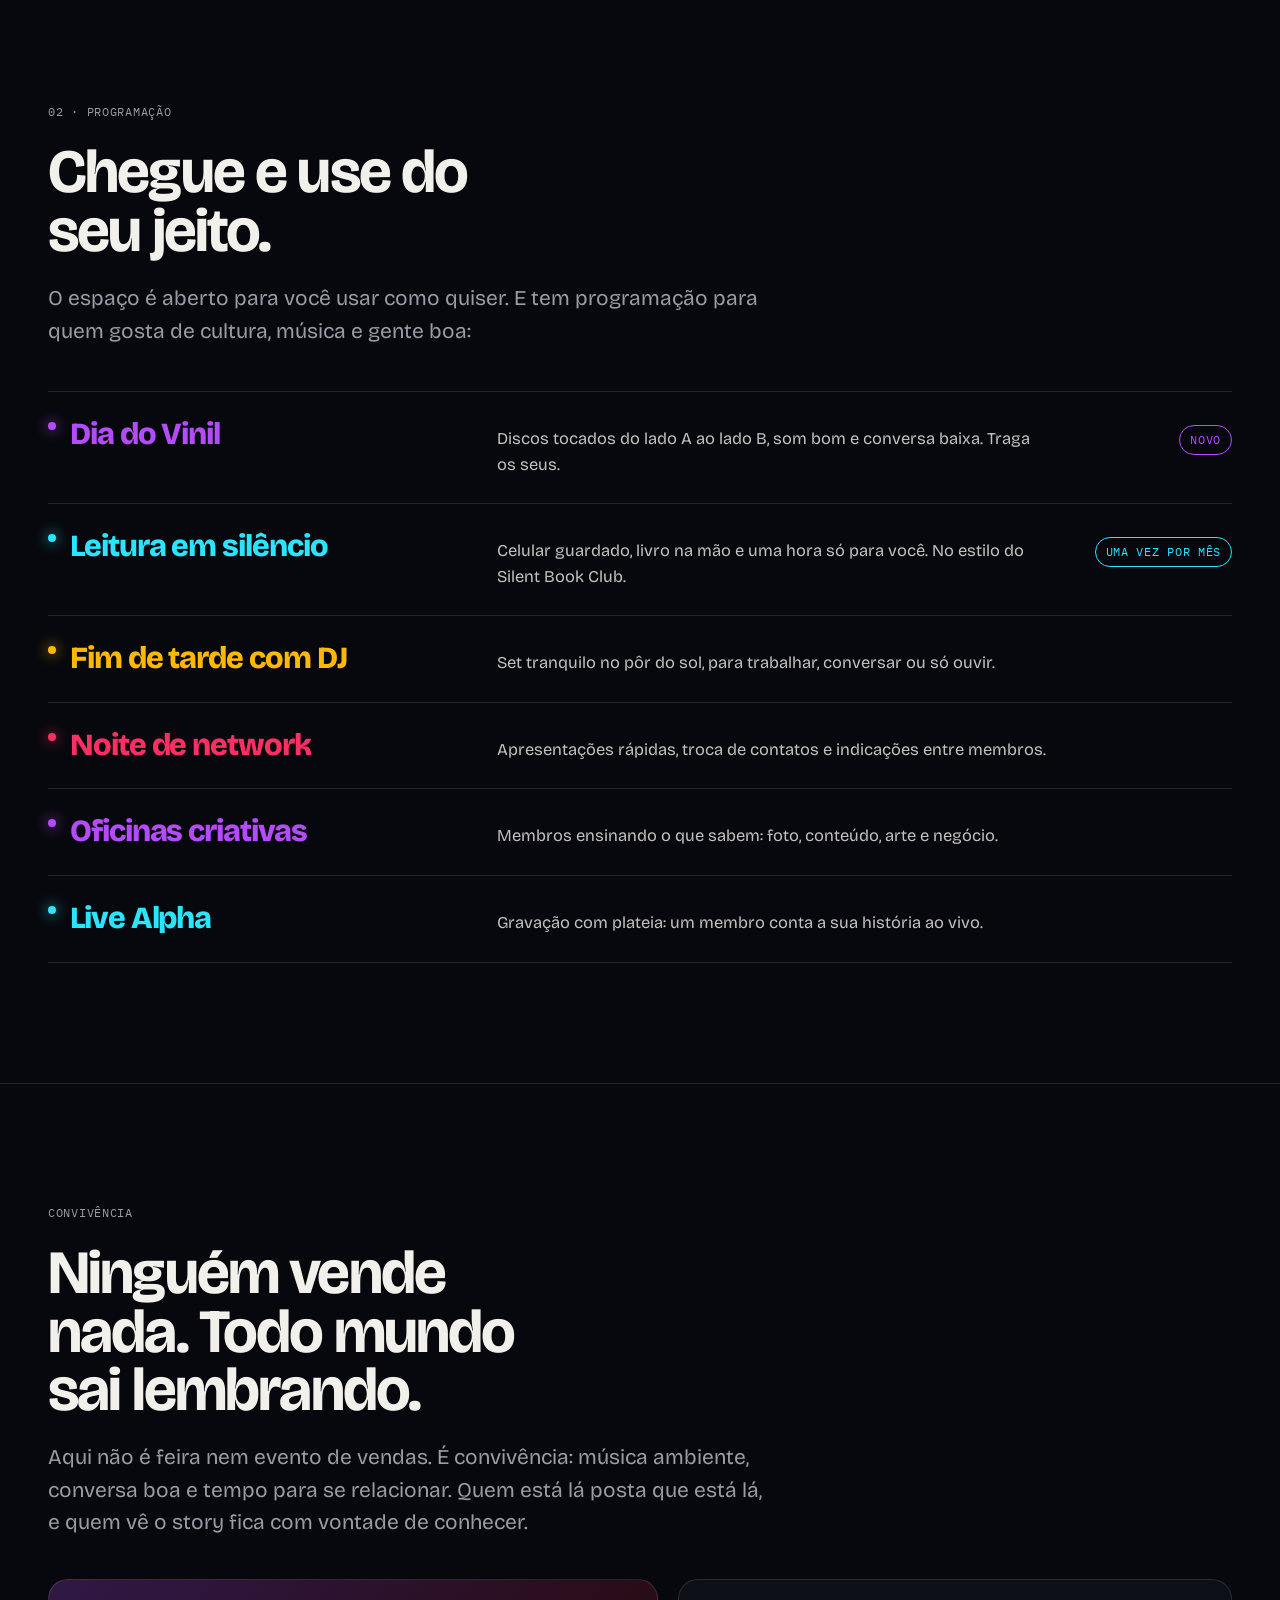
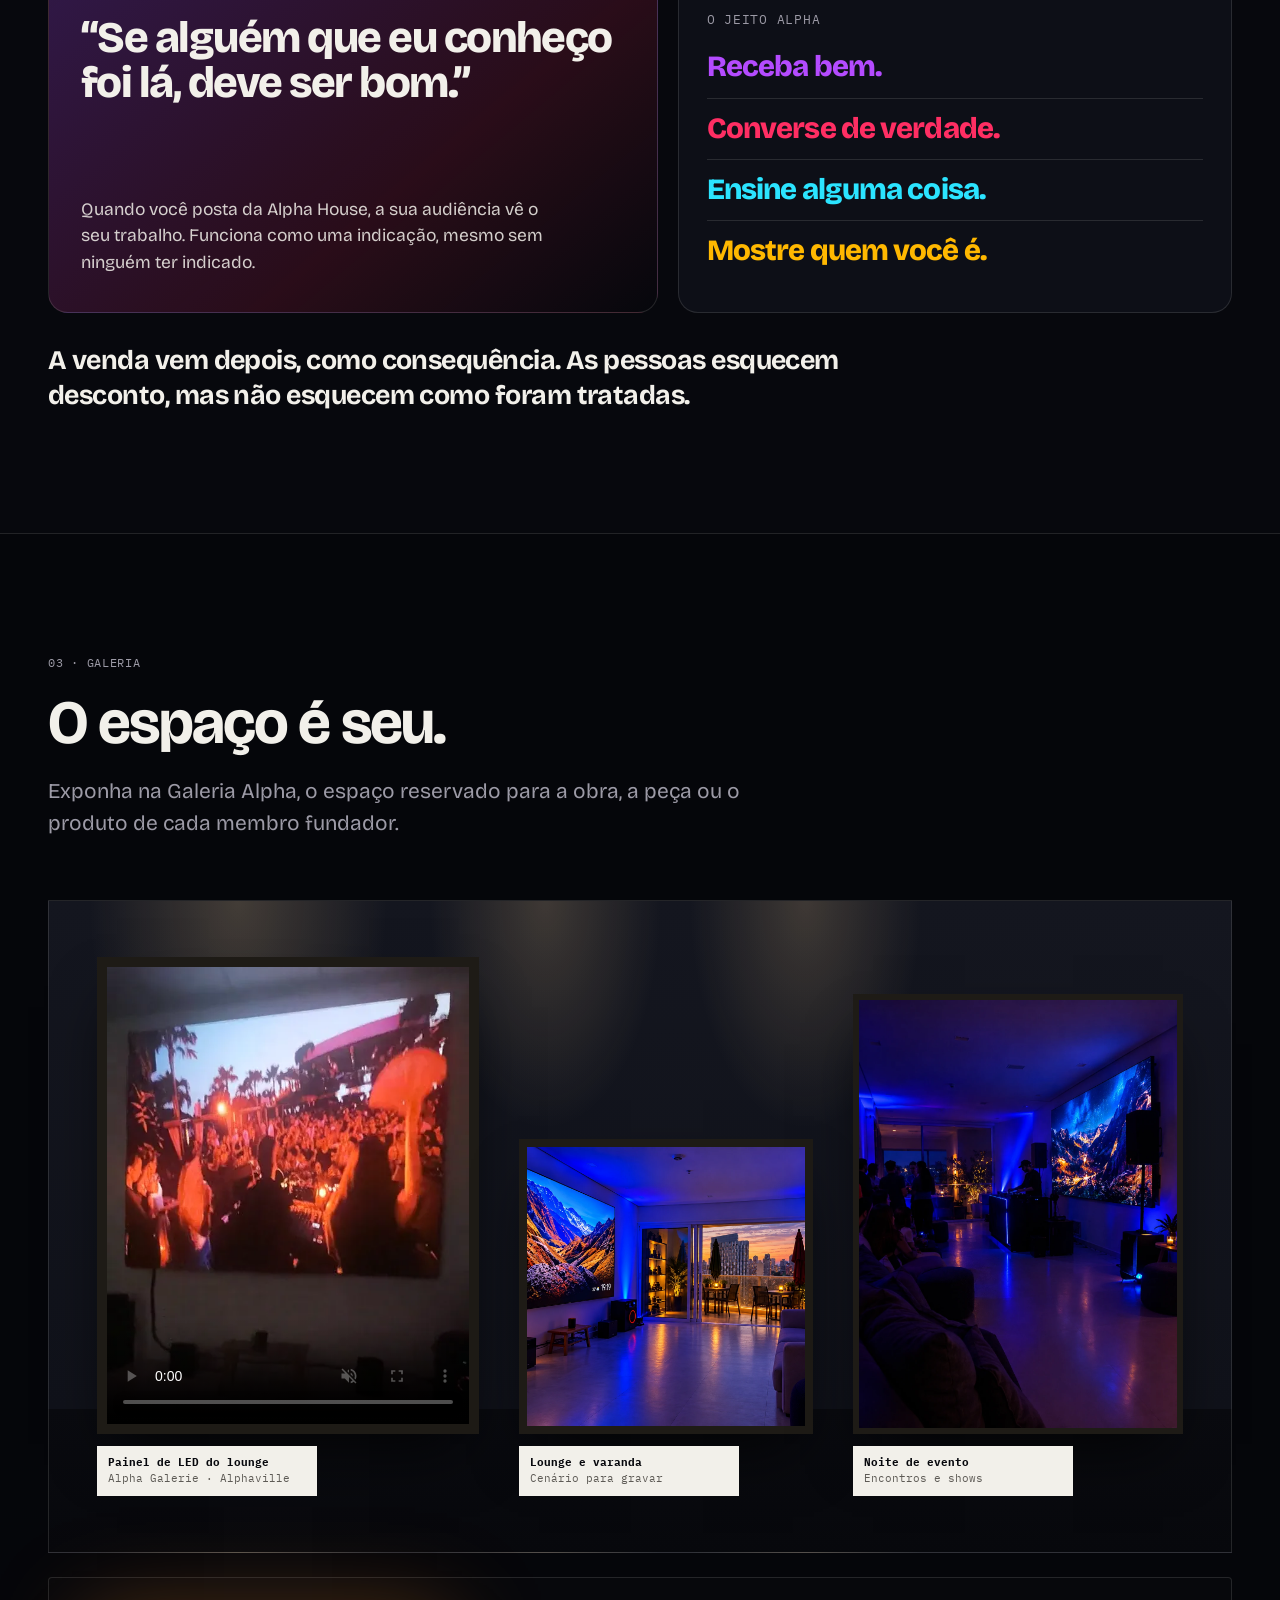
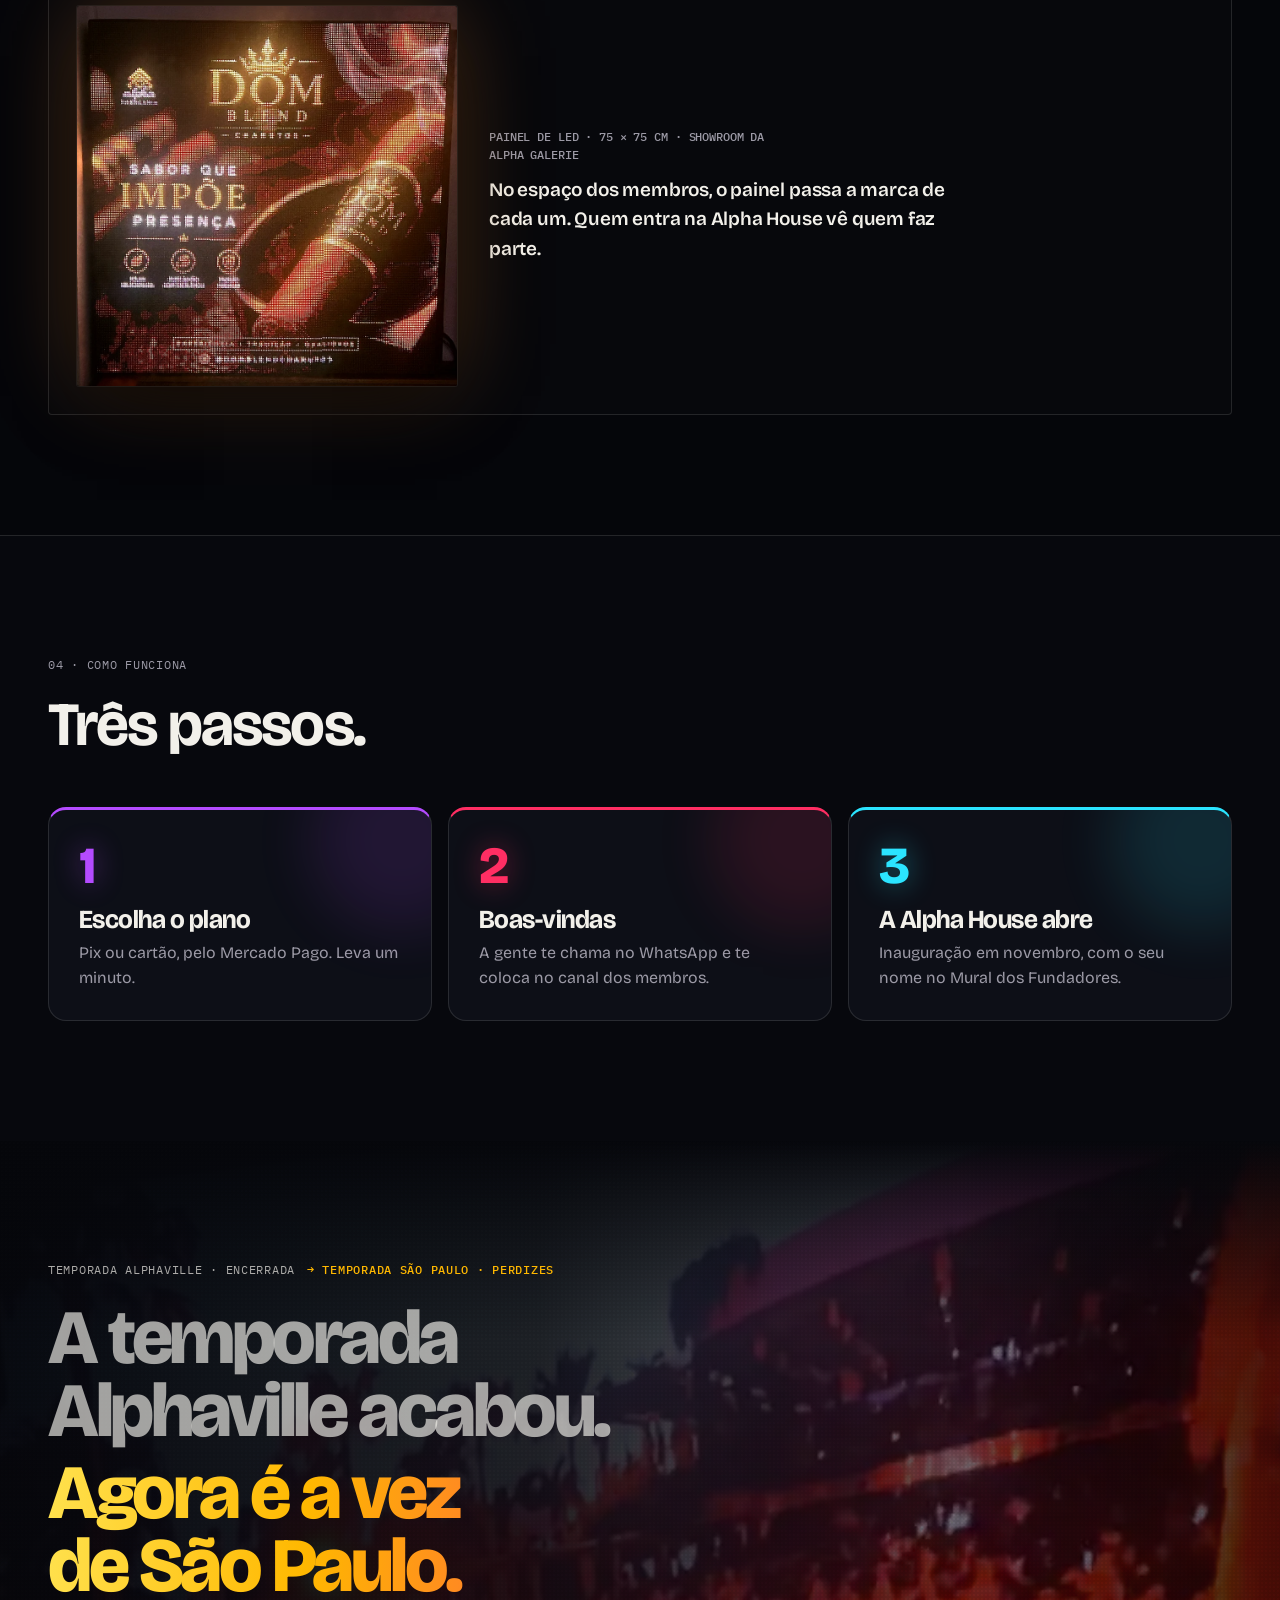
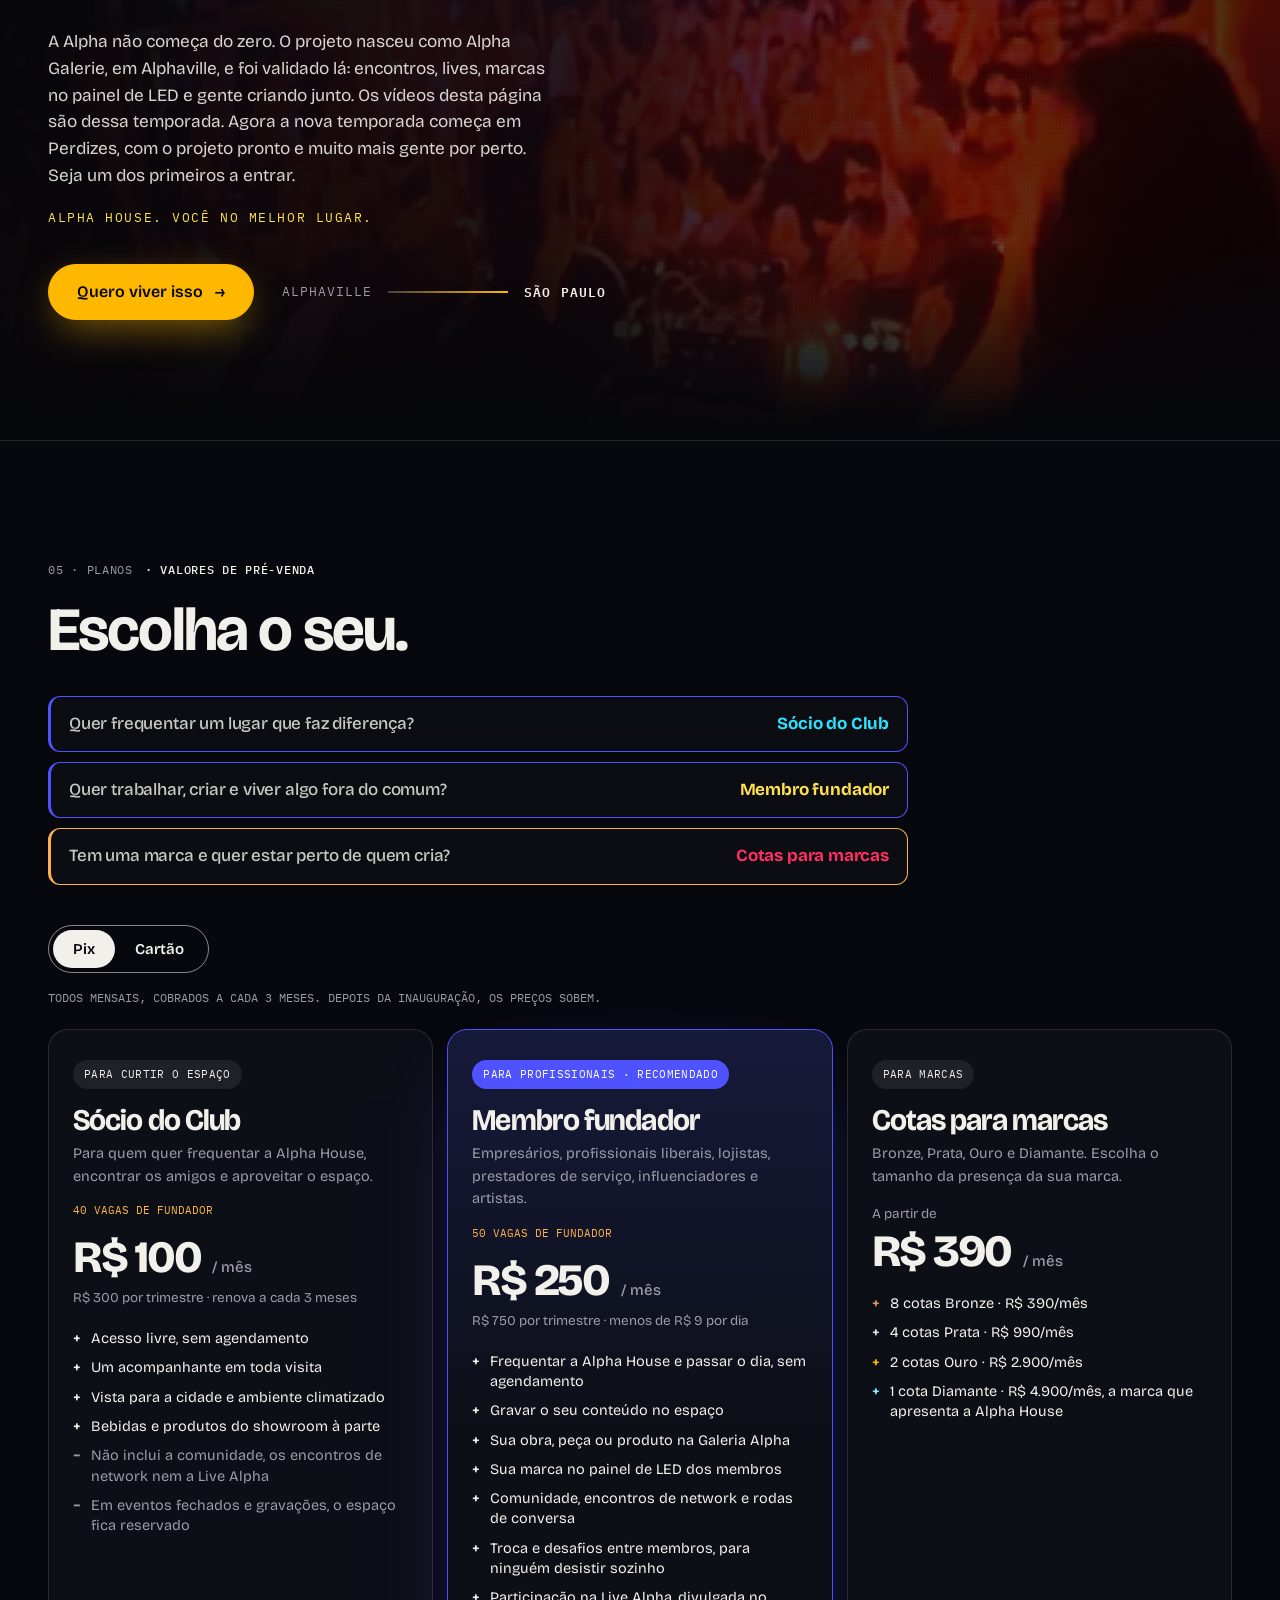
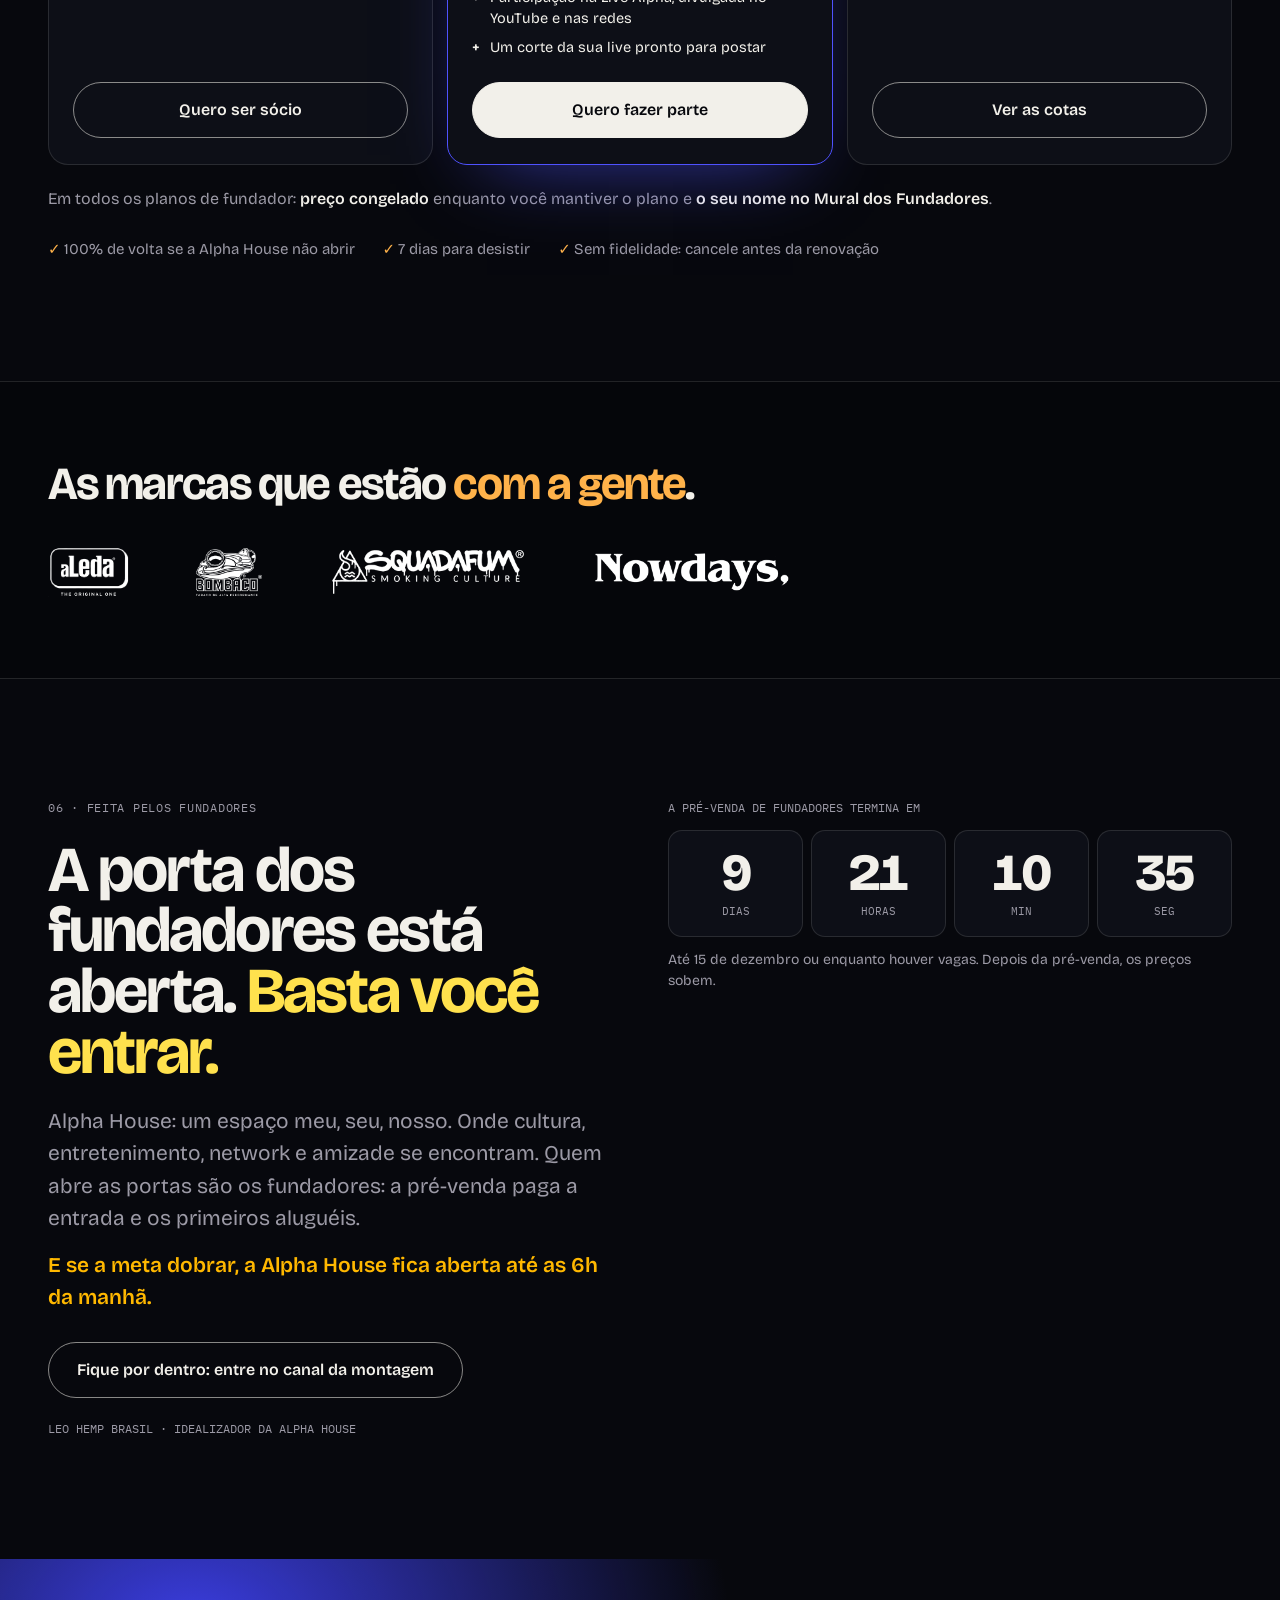
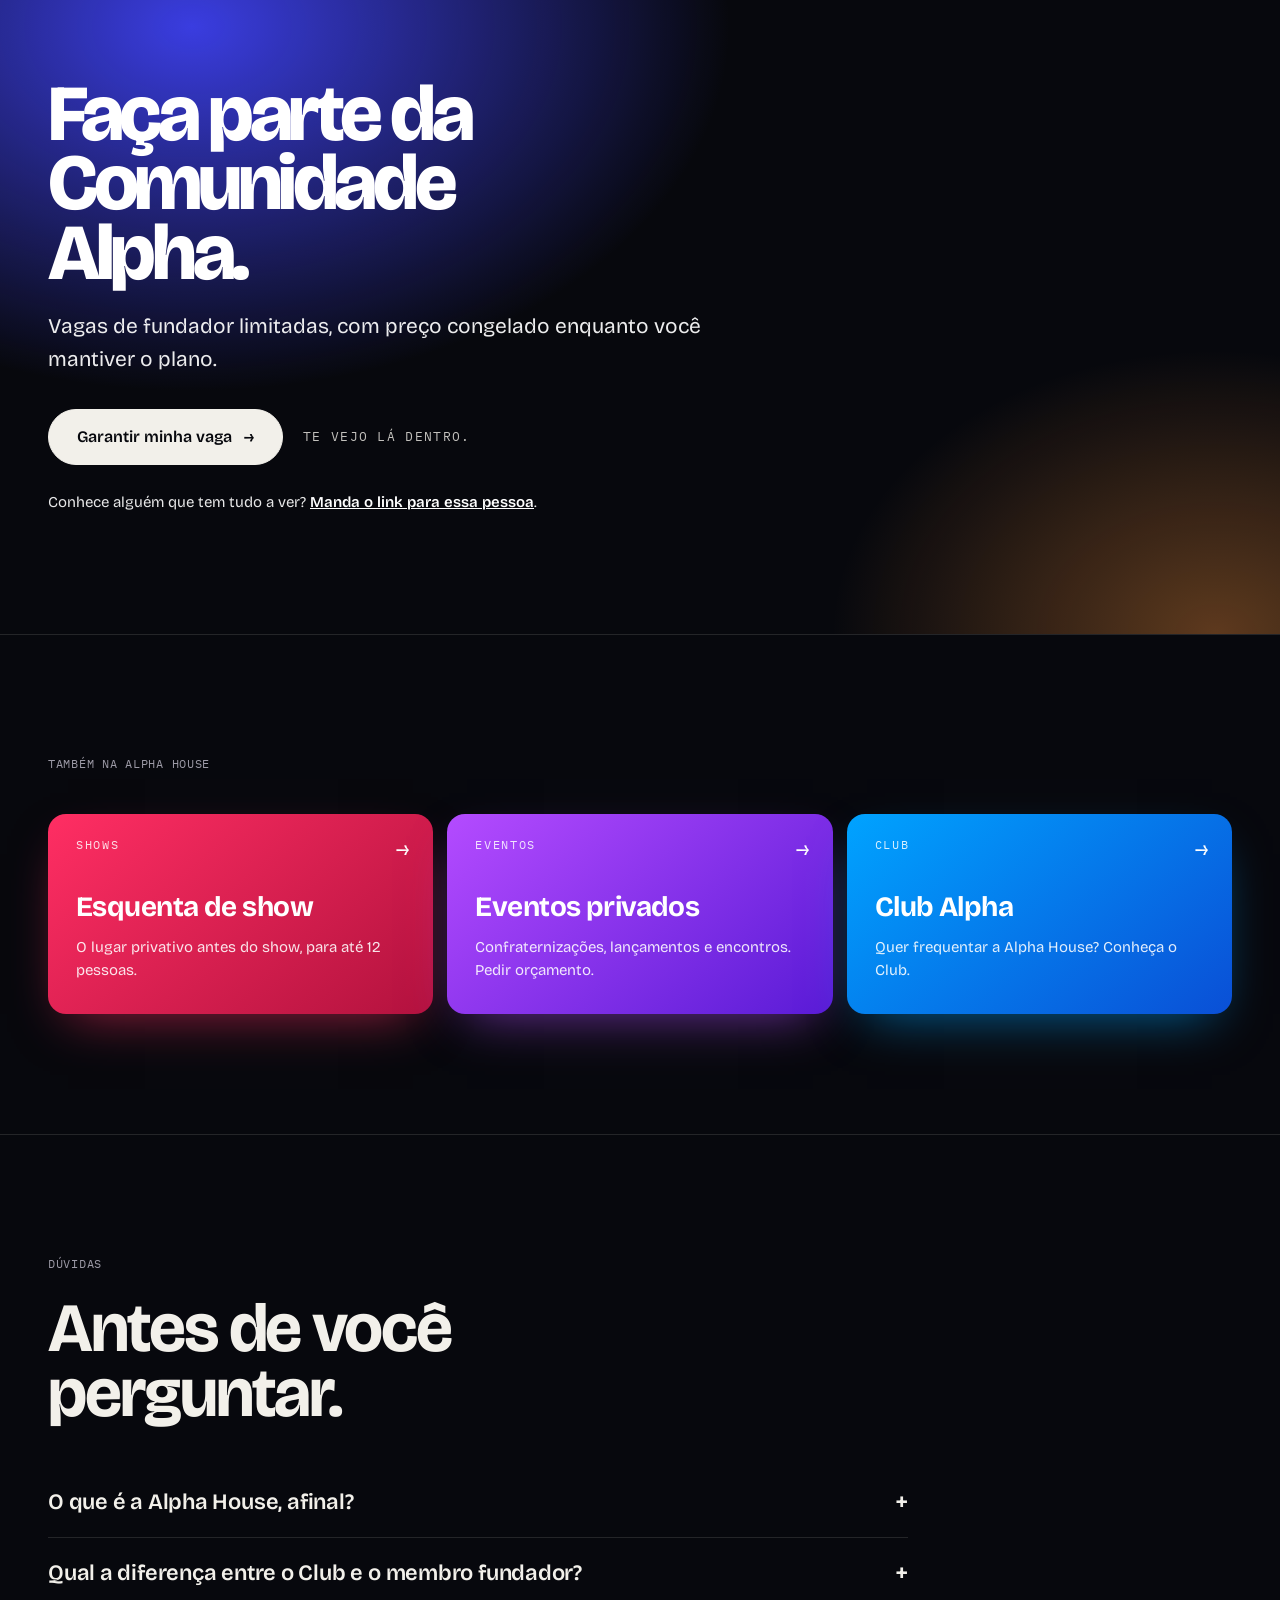
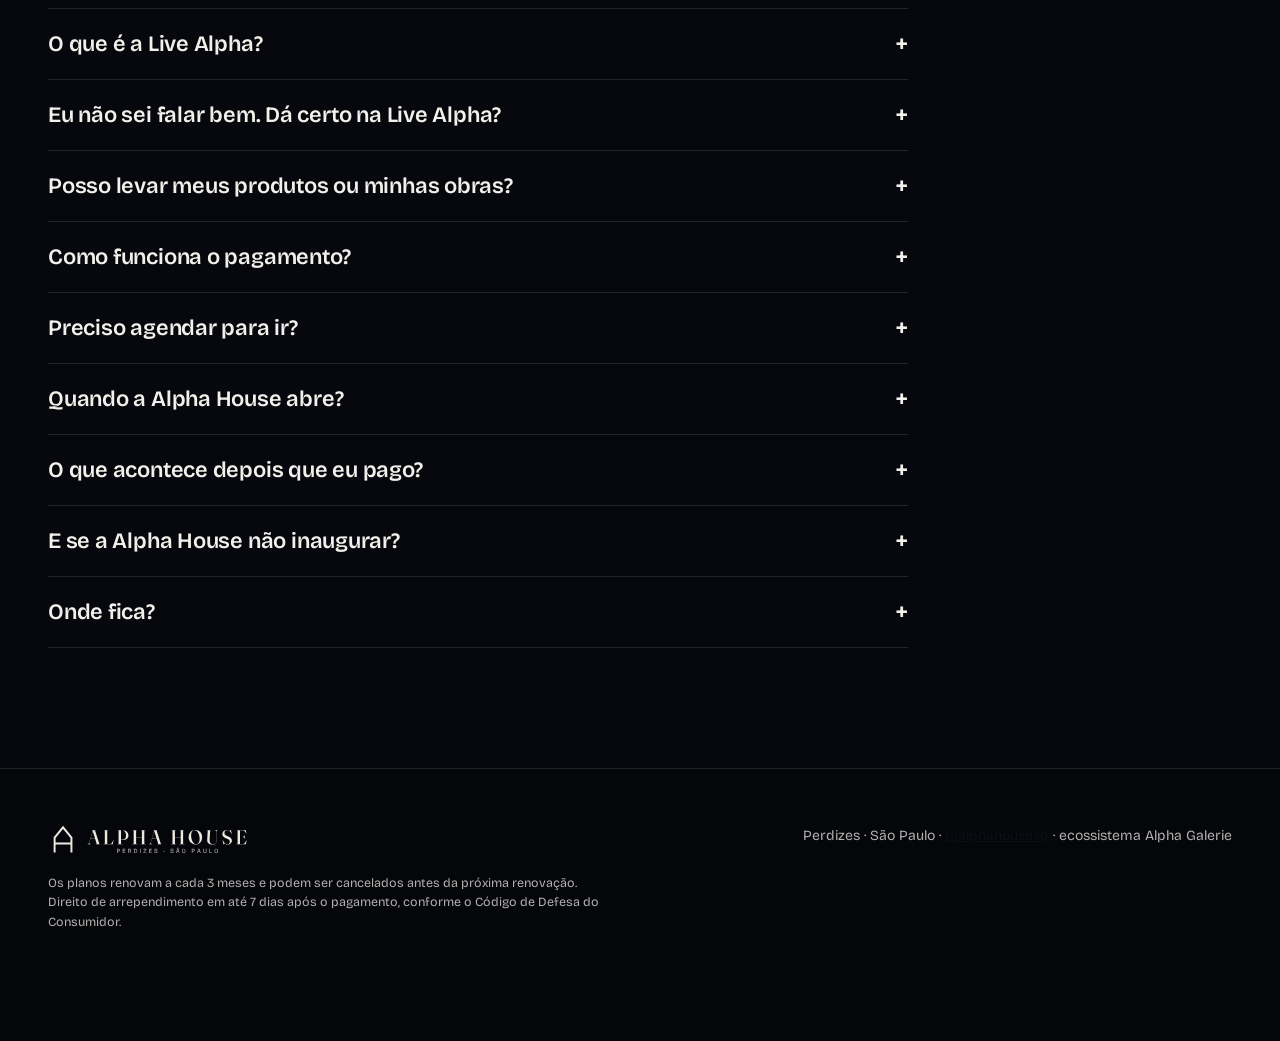
==== commit fc3919ef: "Cotas para marcas: 8 Bronze, 4 Prata, 2 Ouro e 1 Diamante, com contador de cotas e card único na hom" ====
--- a/index.html
+++ b/index.html
@@ -192,14 +192,14 @@
     <div class="guia reveal">
       <div><span>Quer frequentar um lugar que faz diferença?</span> <b>Sócio do Club</b></div>
       <div><span>Quer trabalhar, criar e viver algo fora do comum?</span> <b>Membro fundador</b></div>
-      <div><span>Tem uma marca e quer estar perto de quem cria?</span> <b>Marca Parceira</b></div>
+      <div><span>Tem uma marca e quer estar perto de quem cria?</span> <b>Cotas para marcas</b></div>
     </div>
     <div class="pay-toggle reveal" role="group" aria-label="Forma de pagamento">
       <button type="button" class="on" data-pay="pix" aria-pressed="true">Pix</button>
       <button type="button" data-pay="cartao" aria-pressed="false">Cartão</button>
     </div>
     <p class="pac-dica">Todos mensais, cobrados a cada 3 meses. Depois da inauguração, os preços sobem.</p>
-    <div class="pac-grid" data-planos>
+    <div class="pac-grid pac-tres" data-planos>
       <div class="pac reveal" tabindex="0">
         <span class="flag">Para curtir o espaço</span>
         <h3>Sócio do Club</h3>
@@ -236,42 +236,19 @@
         </ul>
         <button class="btn btn-gold" data-reserve data-oferta-id="membro">Quero fazer parte</button>
       </div>
-      <div class="pac reveal" tabindex="0">
+      <div class="pac pac-cotas reveal" tabindex="0">
         <span class="flag">Para marcas</span>
-        <h3>Marca Parceira</h3>
-        <p class="use">Para marcas que querem estar onde quem decide e quem influencia se encontra.</p>
-        <span class="vagas" data-vagas-de="marca"></span>
-        <div class="price">R$ 990 <small>/ mês</small></div>
-        <div class="dur"><span data-preco-de="marca"></span> por trimestre · renova a cada 3 meses</div>
-        <ul>
-          <li><span class="ck">+</span>Tudo do membro fundador</li>
-          <li><span class="ck">+</span>Sua marca no painel de LED do espaço durante todo o horário de funcionamento</li>
-          <li><span class="ck">+</span>Um quadro ou peça da sua marca no cenário, escolhido com o nosso arquiteto</li>
-          <li><span class="ck">+</span>Produtos na Galeria Alpha, vistos por quem visita e por quem acompanha nas redes</li>
-          <li><span class="ck">+</span>Menção nas lives e nas redes da Alpha House</li>
-          <li><span class="ck">+</span>3 cortes de vídeo com a sua marca</li>
+        <h3>Cotas para marcas</h3>
+        <p class="use">Bronze, Prata, Ouro e Diamante. Escolha o tamanho da presença da sua marca.</p>
+        <div class="dur" style="margin:16px 0 0">A partir de</div>
+        <div class="price" style="margin-top:4px">R$ 390 <small>/ mês</small></div>
+        <ul style="margin-top:20px">
+          <li class="cb"><span class="ck">+</span>8 cotas Bronze · R$ 390/mês</li>
+          <li class="cp"><span class="ck">+</span>4 cotas Prata · R$ 990/mês</li>
+          <li class="co"><span class="ck">+</span>2 cotas Ouro · R$ 2.900/mês</li>
+          <li class="cd"><span class="ck">+</span>1 cota Diamante · R$ 4.900/mês, a marca que apresenta a Alpha House</li>
         </ul>
-        <button class="btn btn-gold" data-reserve data-oferta-id="marca">Quero ser Marca Parceira</button>
-        <a class="pac-mais" href="marcas/">O que a sua marca ganha →</a>
-      </div>
-      <div class="pac reveal" tabindex="0">
-        <span class="flag">Destaque máximo</span>
-        <h3>Marca Âncora</h3>
-        <p class="use">A marca que assina a Alpha House: o maior destaque em tudo o que acontece lá dentro.</p>
-        <span class="vagas" data-vagas-de="master"></span>
-        <div class="price">R$ 2.900 <small>/ mês</small></div>
-        <div class="dur"><span data-preco-de="master"></span> por trimestre · renova a cada 3 meses</div>
-        <ul>
-          <li><span class="ck">+</span>Tudo da Marca Parceira</li>
-          <li><span class="ck">+</span>"Live Alpha apresentada por" a sua marca, em todas as lives</li>
-          <li><span class="ck">+</span>Sua marca no painel de LED grande das lives, gravações e eventos, com VT de 15 a 20 segundos</li>
-          <li><span class="ck">+</span>VT produzido por nós, se a sua marca ainda não tiver</li>
-          <li><span class="ck">+</span>Alguém da sua marca entrevistado na Live Alpha: 2 participações e 6 cortes de vídeo</li>
-          <li><span class="ck">+</span>Sua marca marcada nos Reels do nosso marketing de rua, no bairro e nas filas de shows do Allianz Parque</li>
-          <li><span class="ck">+</span>Exclusividade na sua categoria</li>
-        </ul>
-        <button class="btn btn-gold" data-reserve data-oferta-id="master">Quero ser Marca Âncora</button>
-        <a class="pac-mais" href="marcas/">O que a sua marca ganha →</a>
+        <a class="btn btn-gold" href="marcas/#planos">Ver as cotas</a>
       </div>
     </div>
     <p class="todos reveal">Em todos os planos de fundador: <b>preço congelado</b> enquanto você mantiver o plano e <b>o seu nome no Mural dos Fundadores</b>.</p>
--- a/assets/casa.css
+++ b/assets/casa.css
@@ -712,3 +712,27 @@
 .conv-fecho{margin-top:30px;font-size:clamp(21px,2.1vw,28px);font-weight:700;letter-spacing:-.02em;line-height:1.3;max-width:44ch;}
 @media(max-width:860px){ .conv{grid-template-columns:1fr;} .conv-frase{padding:28px 22px;} .conv-lista{padding:24px 20px;} }
 .origem .origem-destaque strong{color:var(--tinta);font-weight:700;}
+
+/* Cotas para marcas: Bronze, Prata, Ouro e Diamante */
+:root{--bronze:#E0955A;--prata:#DCE1EA;--diamante:#8DEBFF;}
+.pac-grid.pac-tres{grid-template-columns:repeat(3,minmax(0,1fr));}
+@media(max-width:1100px){ .pac-grid.pac-tres{grid-template-columns:1fr 1fr;} }
+@media(max-width:640px){ .pac-grid.pac-tres{grid-template-columns:1fr;} }
+.pac-cotas li.cb .ck{color:var(--bronze);} .pac-cotas li.cp .ck{color:var(--prata);}
+.pac-cotas li.co .ck{color:var(--ouro-2);} .pac-cotas li.cd .ck{color:var(--diamante);}
+.pac-grid.pac-cotas-grade{grid-template-columns:repeat(2,minmax(0,1fr));max-width:1040px;}
+.pac-grid.pac-cotas-grade .pac:nth-child(2){order:0;}
+@media(max-width:760px){ .pac-grid.pac-cotas-grade{grid-template-columns:1fr;} }
+.pac.cota-bronze{--c:var(--bronze);} .pac.cota-prata{--c:var(--prata);}
+.pac.cota-ouro{--c:var(--ouro-2);} .pac.cota-diamante{--c:var(--diamante);}
+.pac[class*="cota-"] h3{color:var(--c);}
+.pac[class*="cota-"] .vagas{color:var(--c);}
+.pac[class*="cota-"] li .ck{color:var(--c);}
+.pac.cota-diamante.feat{border-color:var(--diamante);box-shadow:0 30px 70px -30px rgba(141,235,255,.4);}
+.cotas-resumo{display:grid;grid-template-columns:repeat(4,minmax(0,1fr));gap:12px;margin-top:28px;max-width:1040px;}
+.cr{border:1px solid var(--linha);border-radius:16px;padding:18px 18px 16px;display:flex;flex-direction:column;gap:4px;background:var(--papel);}
+.cr b{font-size:46px;font-weight:800;letter-spacing:-.04em;line-height:1;color:var(--c);}
+.cr span{font-size:19px;font-weight:700;color:var(--c);}
+.cr em{font-style:normal;font-family:var(--mono);font-size:14px;color:var(--cinza);}
+.cr-bronze{--c:var(--bronze);} .cr-prata{--c:var(--prata);} .cr-ouro{--c:var(--ouro-2);} .cr-diamante{--c:var(--diamante);}
+@media(max-width:640px){ .cotas-resumo{grid-template-columns:1fr 1fr;} .cr b{font-size:38px;} }
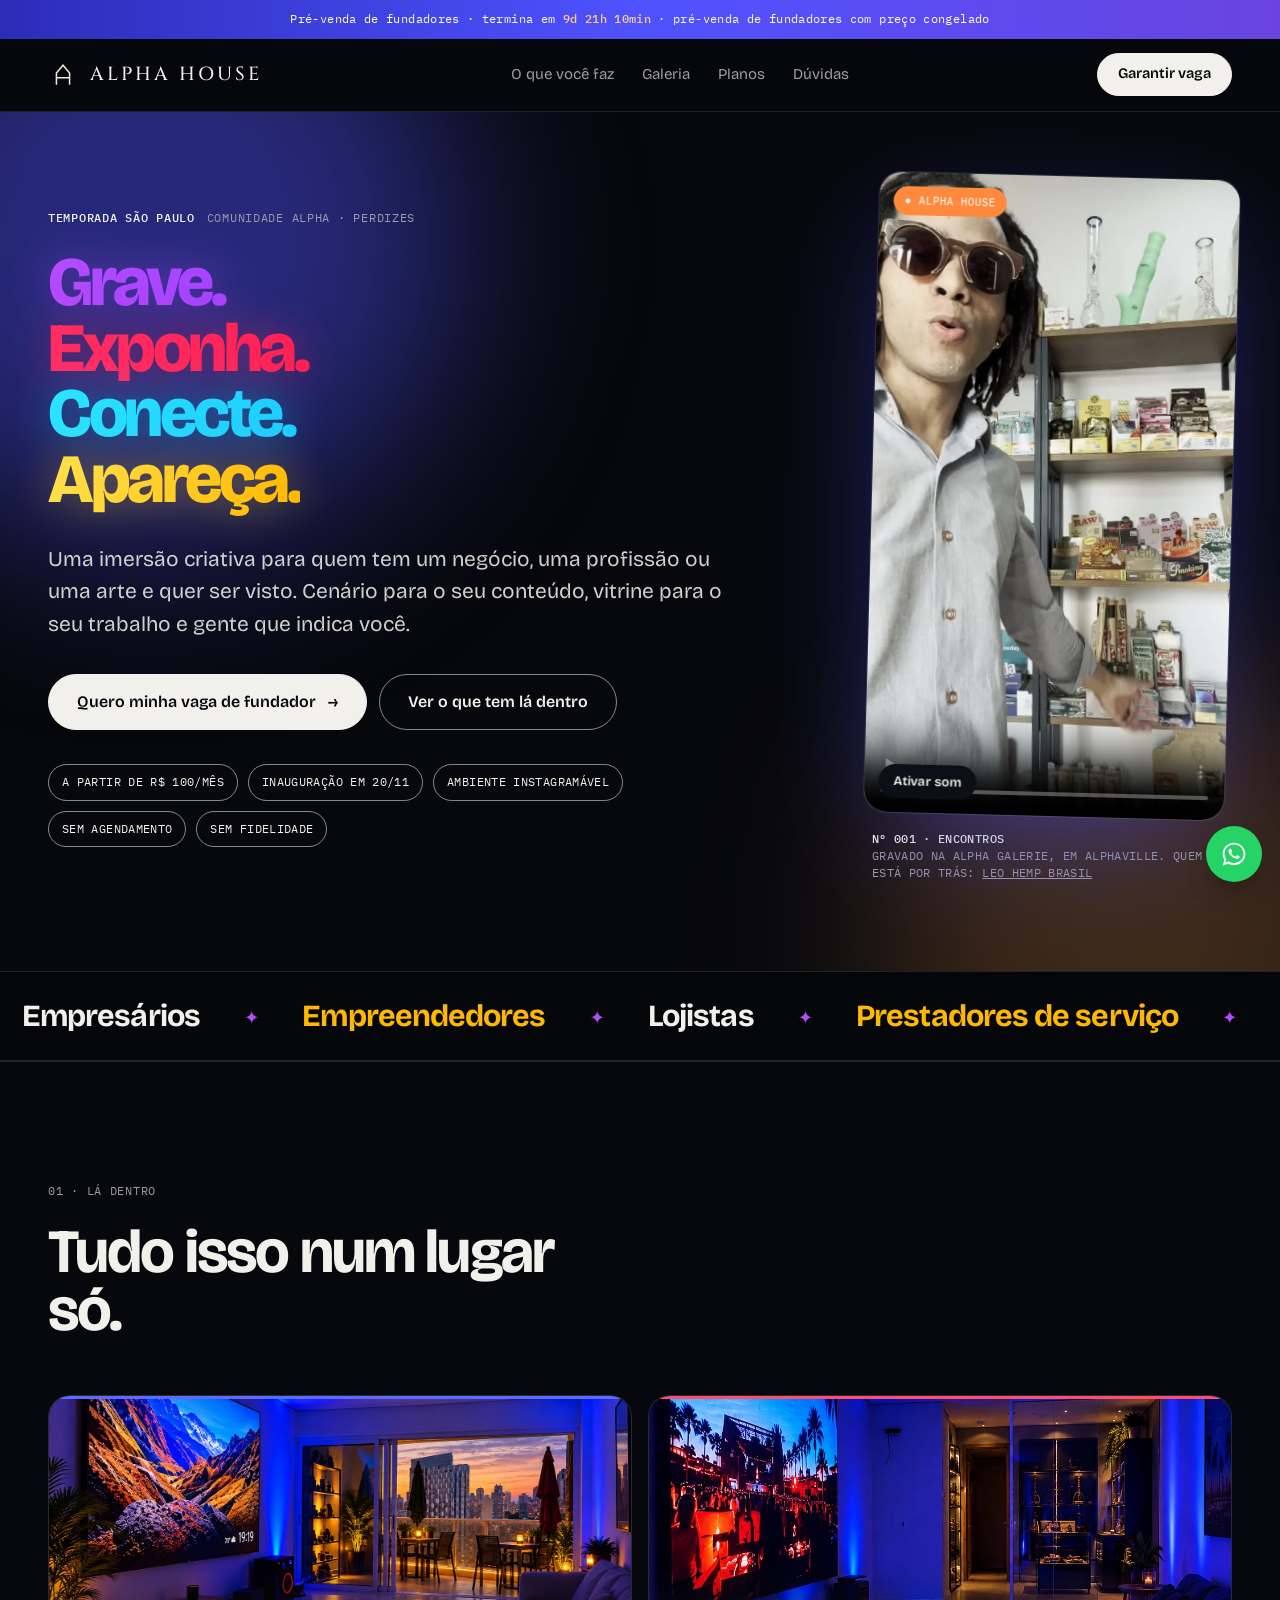
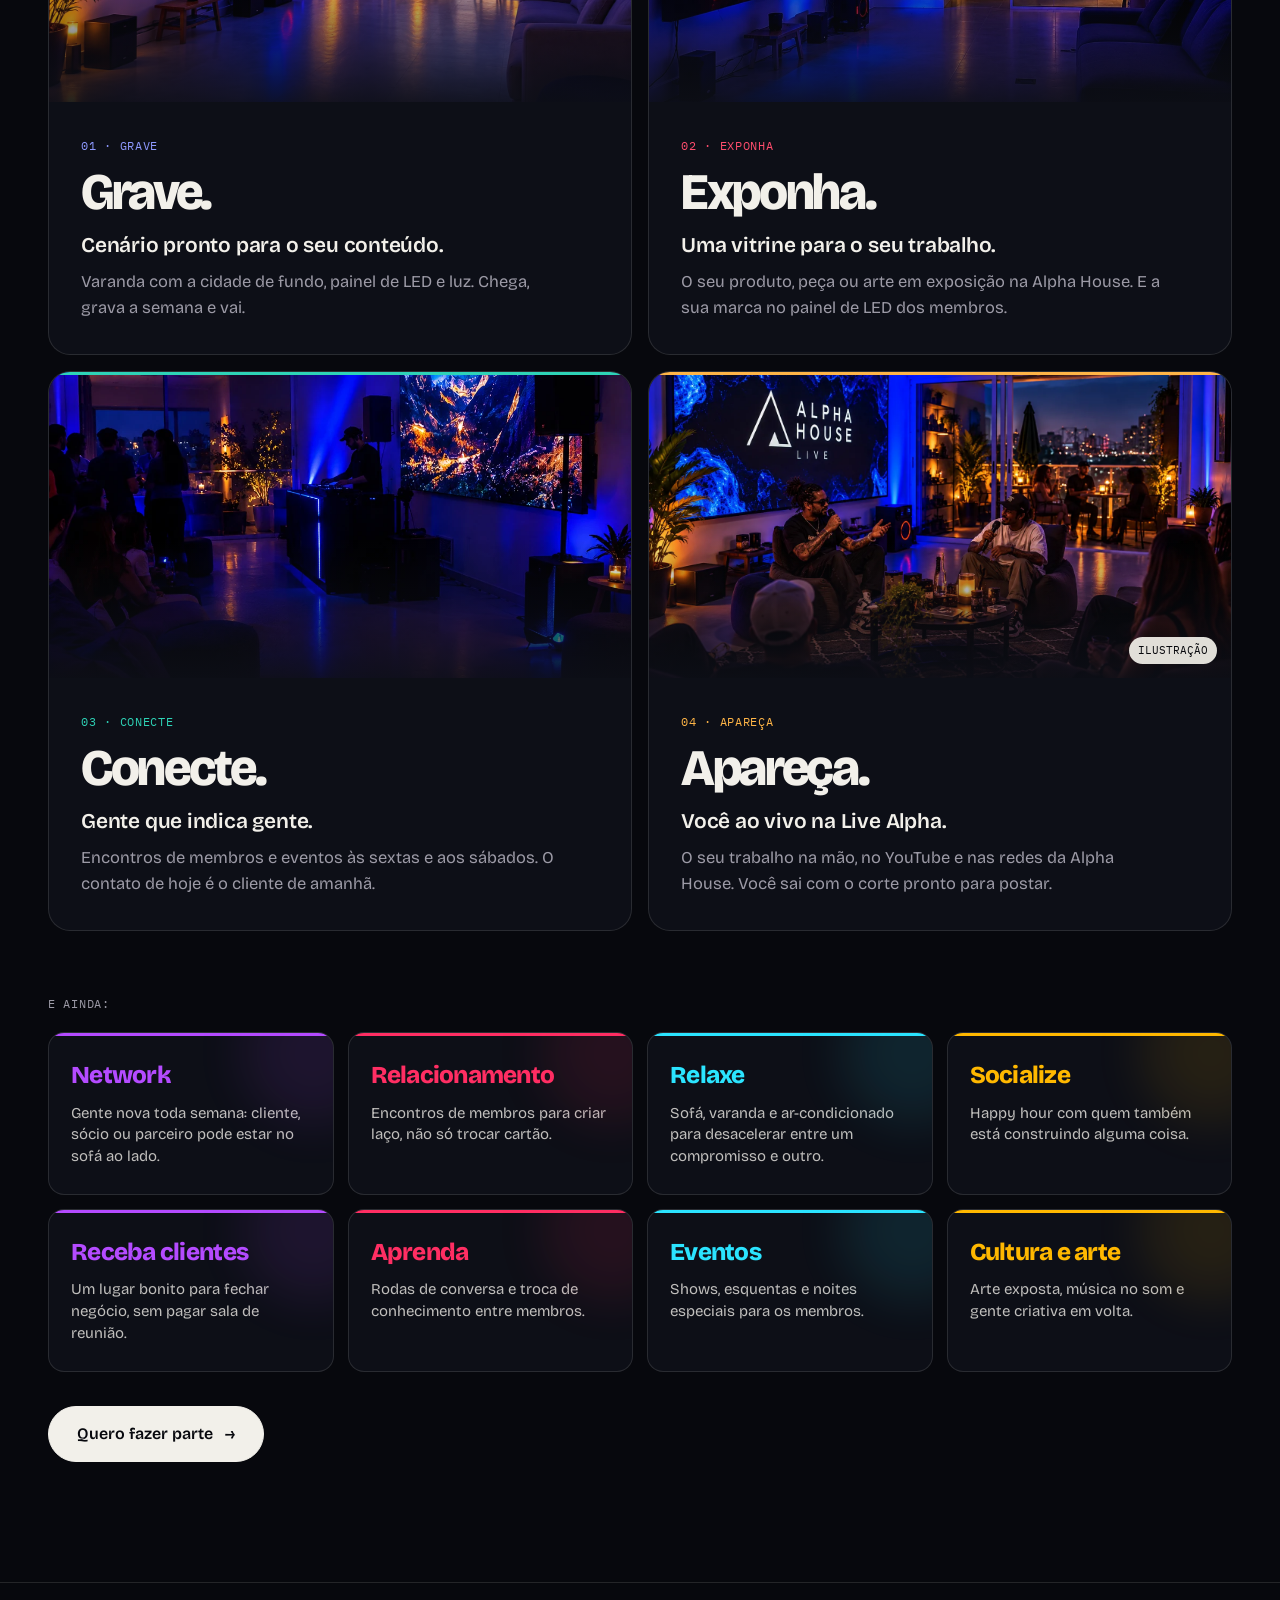
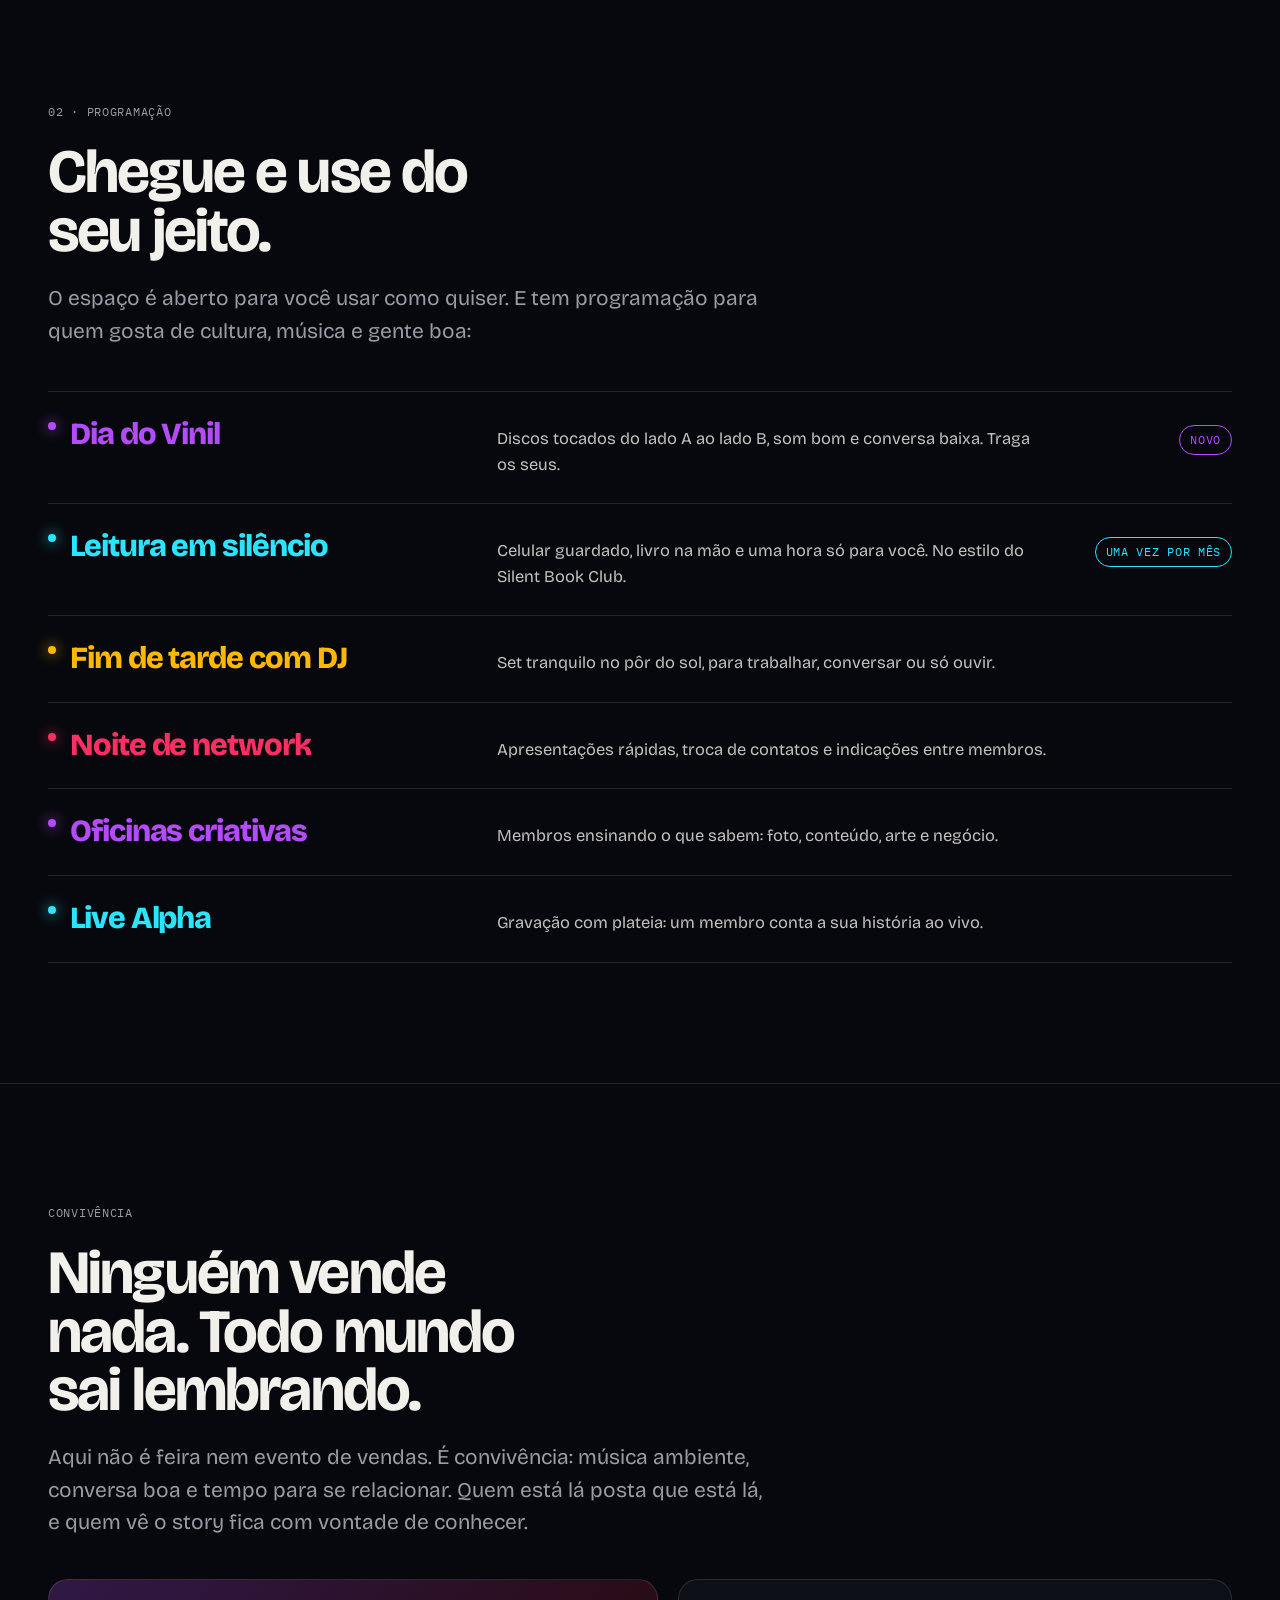
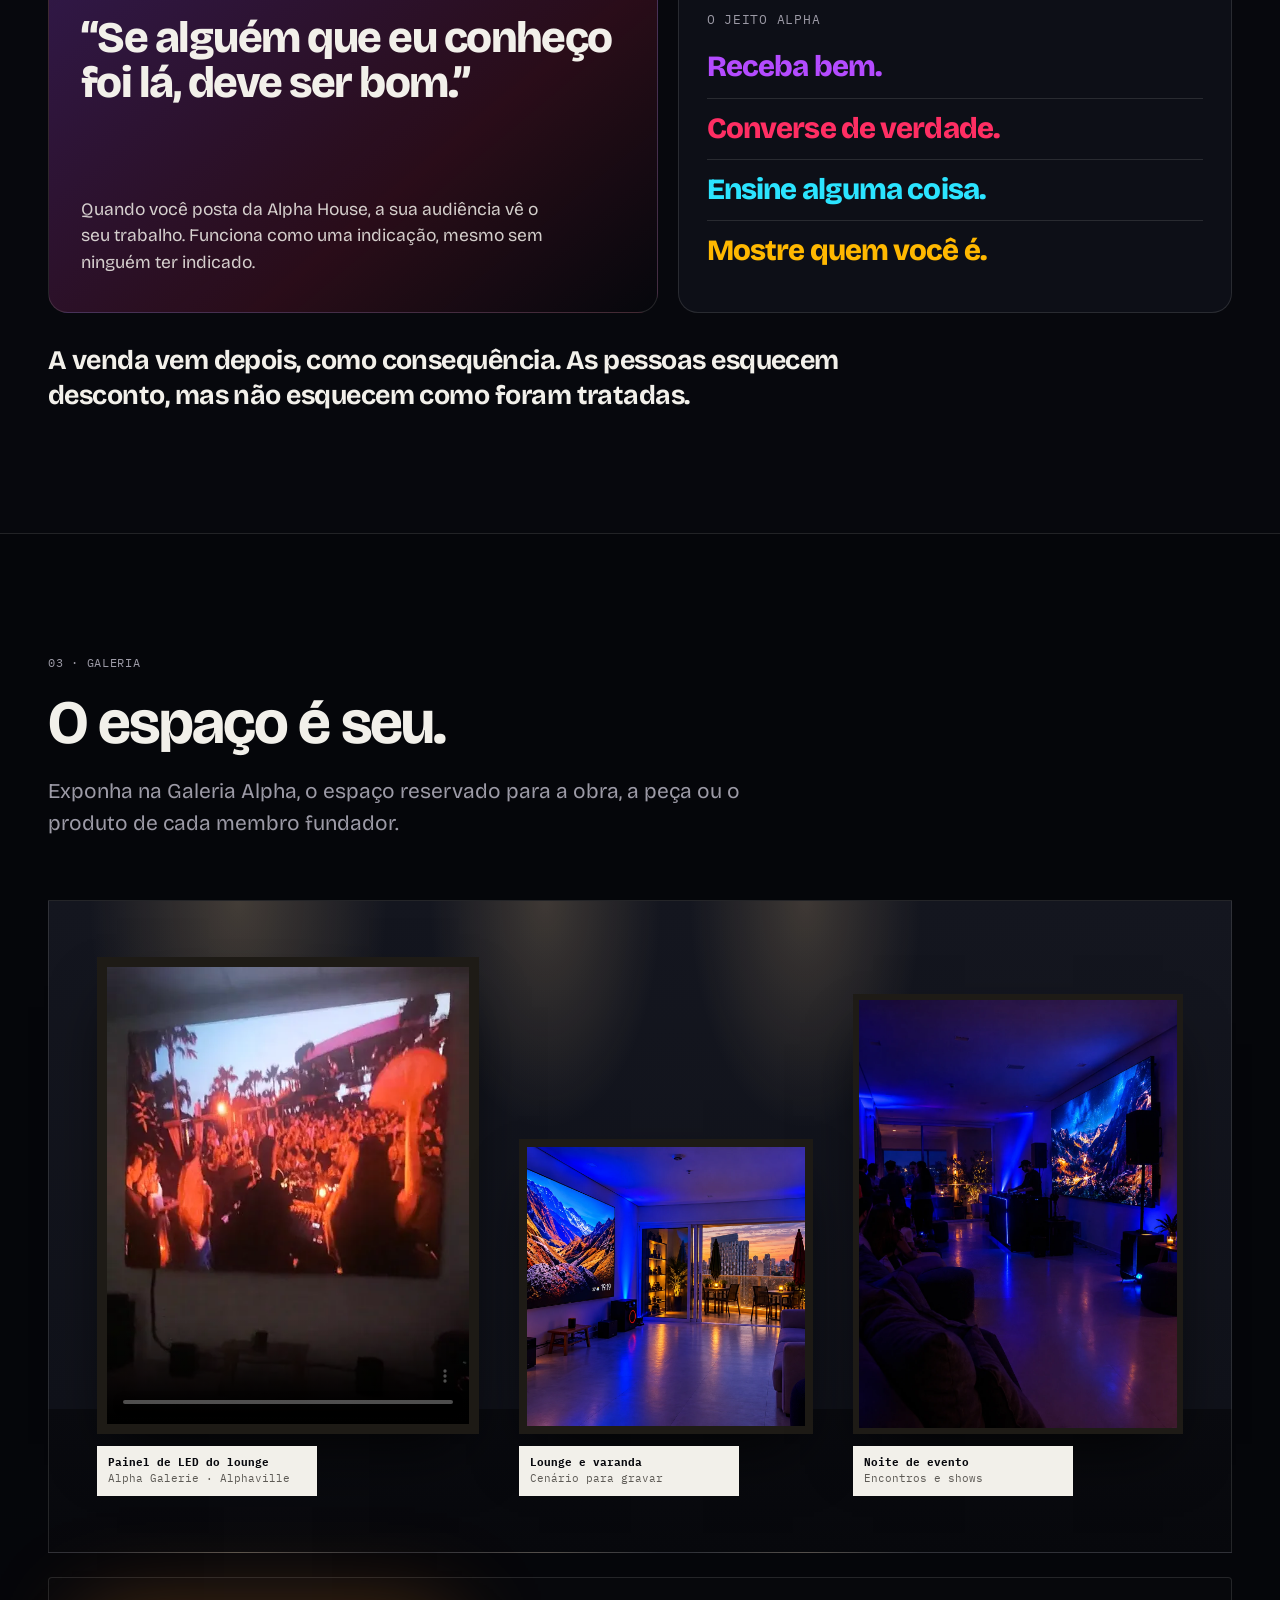
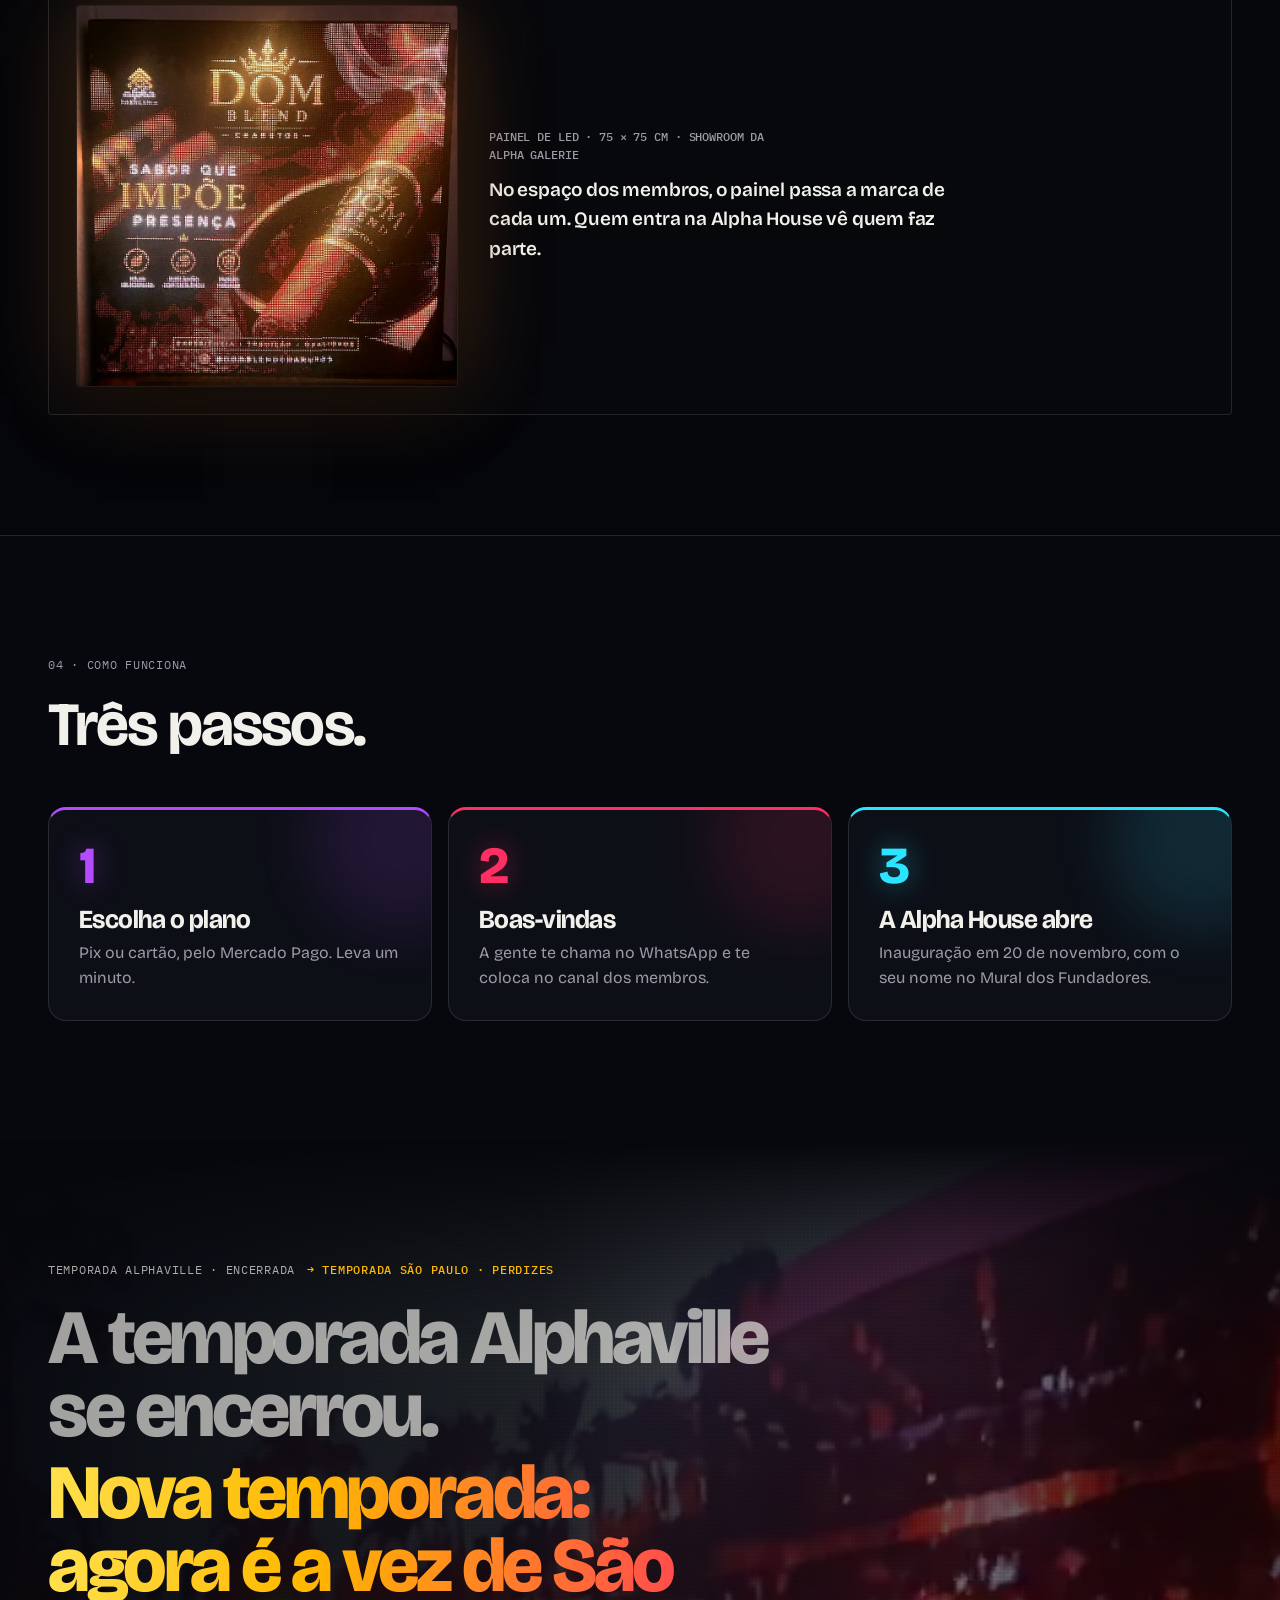
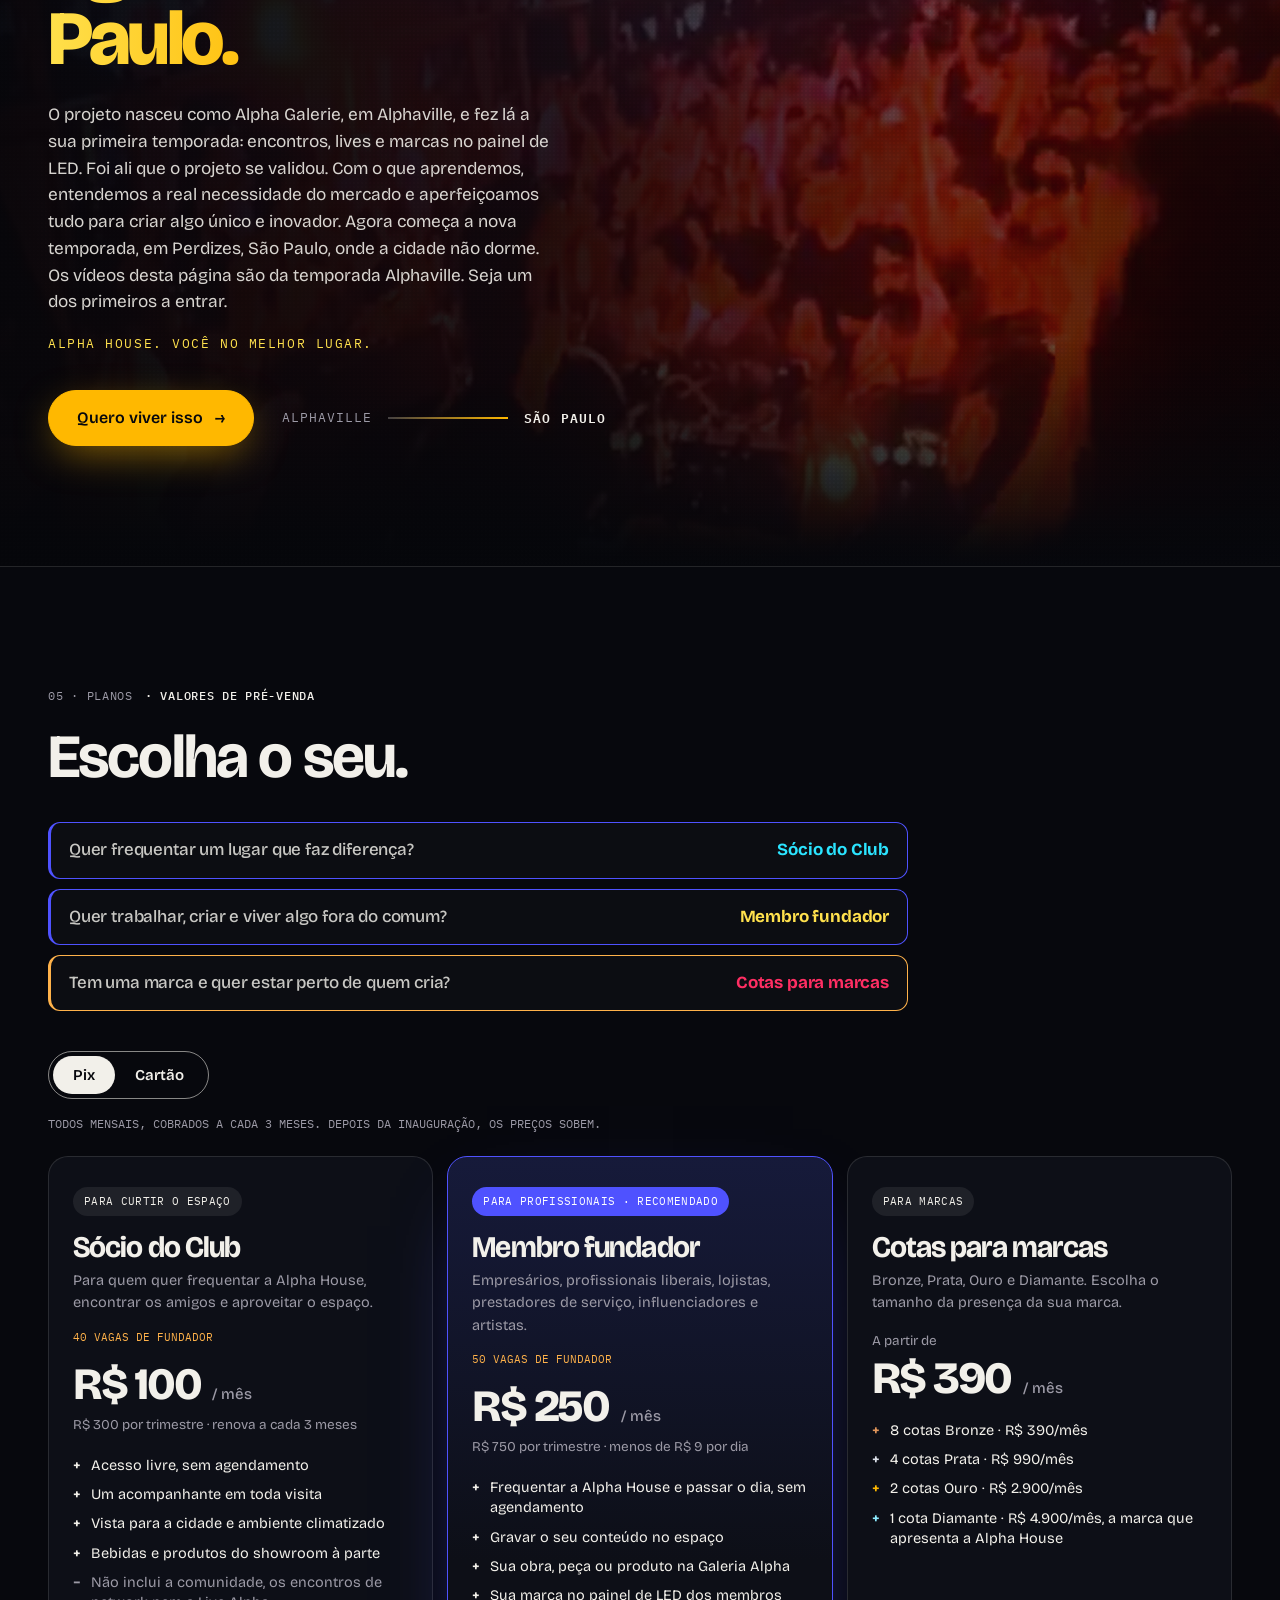
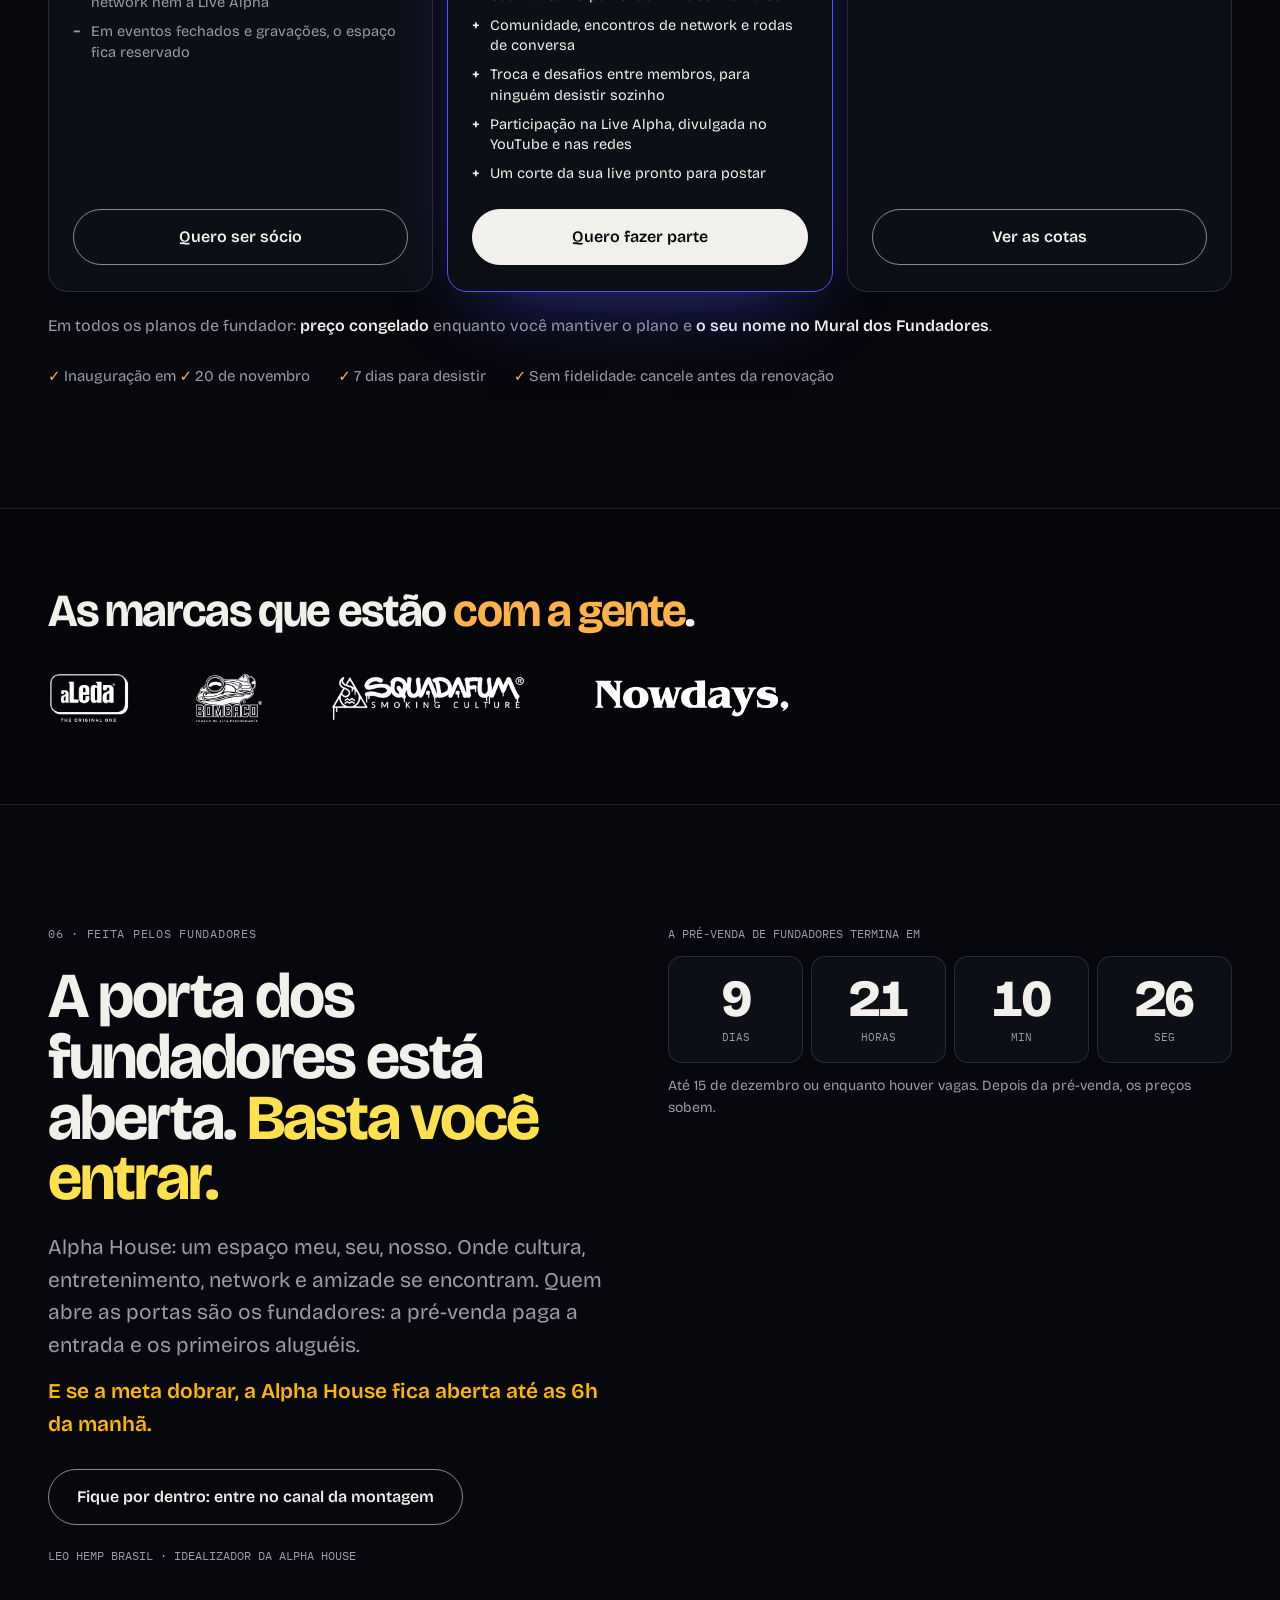
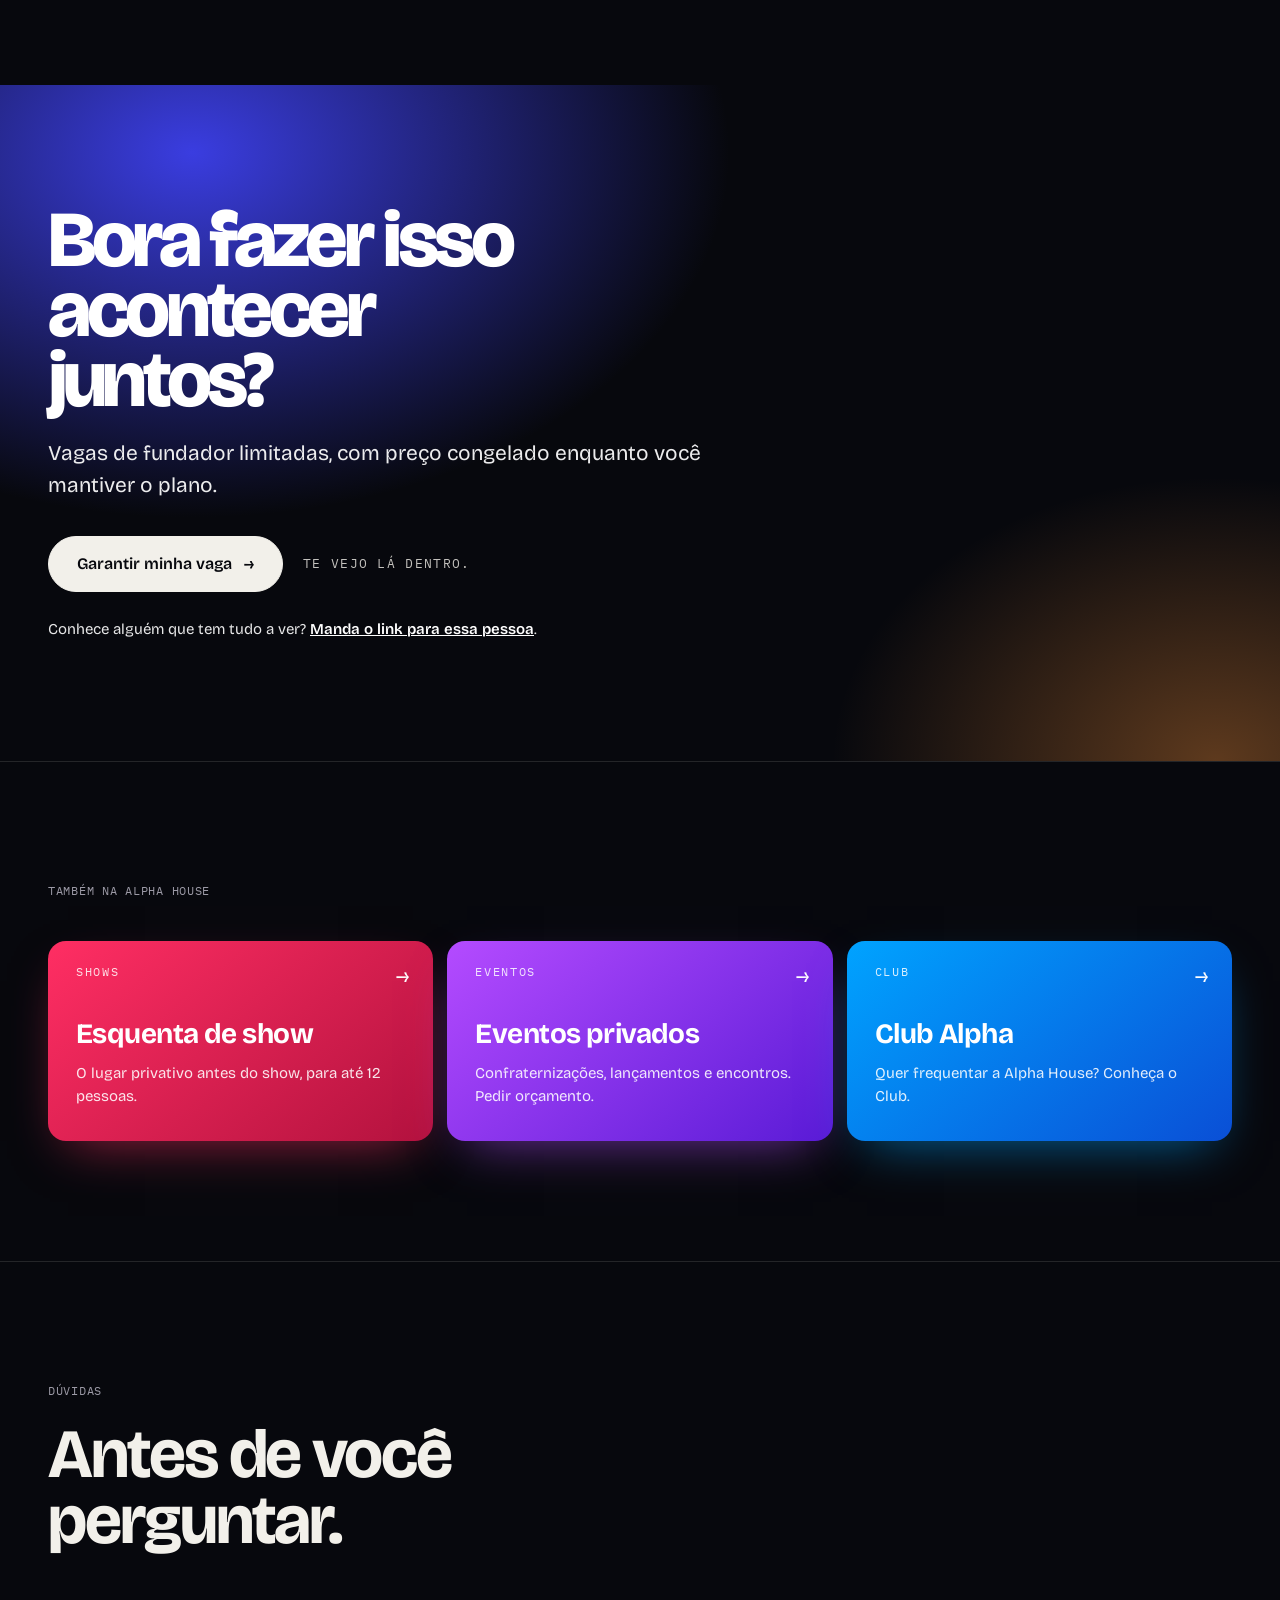
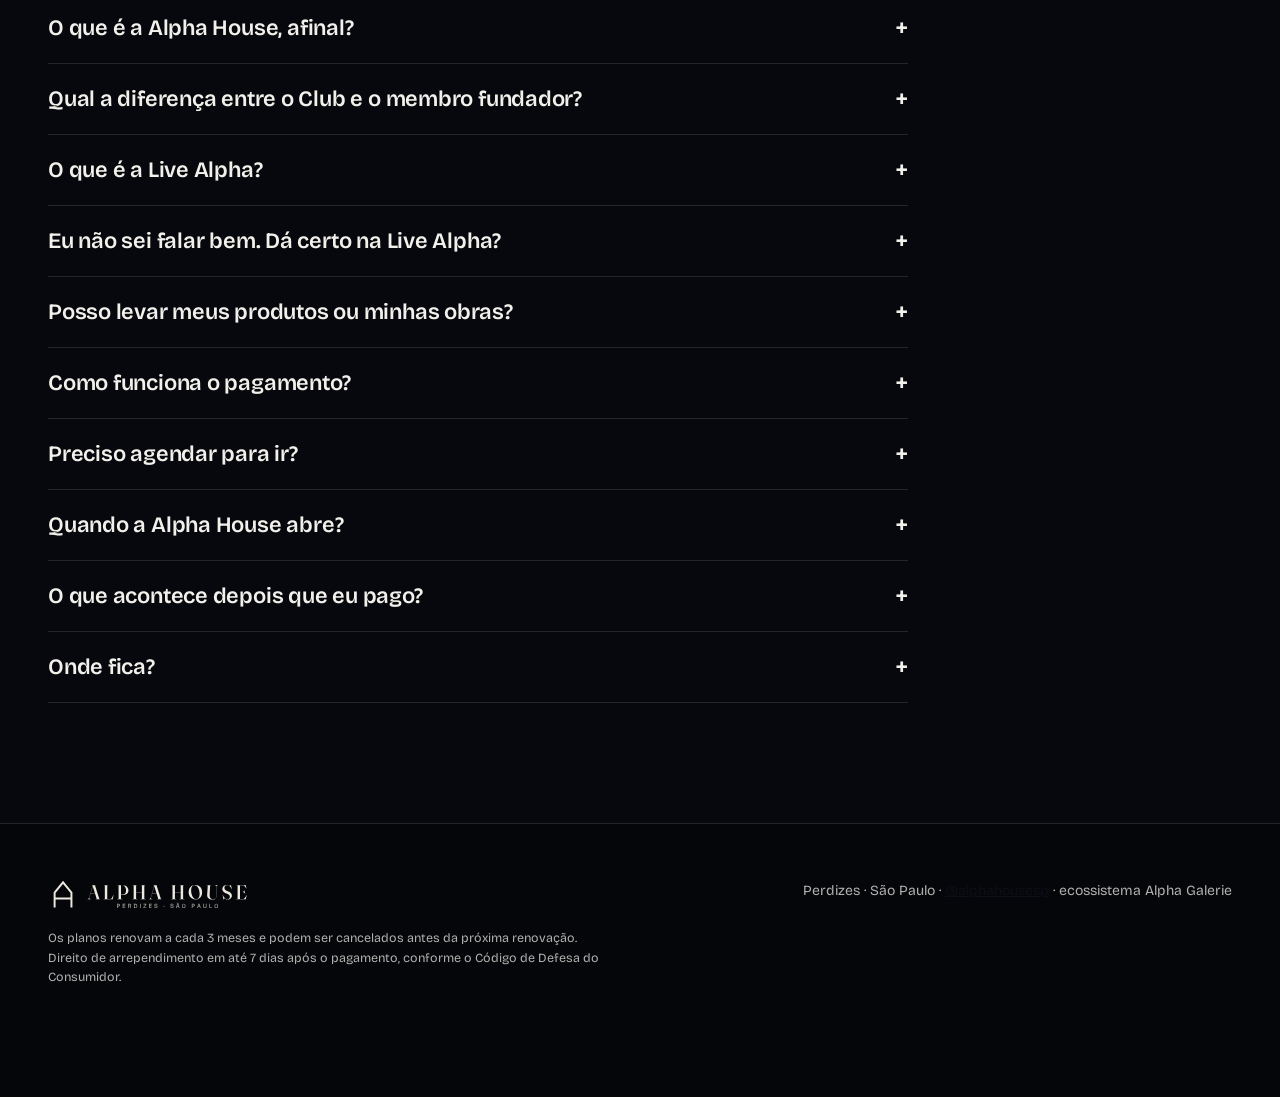
==== commit bcda8ea0: "Inauguração em 20/11 com contagem, sem promessa de devolução se não abrir, nova temporada, marcação " ====
--- a/index.html
+++ b/index.html
@@ -24,9 +24,9 @@
 <link rel="apple-touch-icon" href="assets/logo/apple-touch-icon.png">
 <link rel="stylesheet" href="assets/casa.css">
 </head>
-<body data-oferta="membro">
-
-<div class="aviso" data-prazo>Pré-venda de fundadores<span data-contagem></span> · inauguração em <span data-cfg="INAUGURACAO_PREVISTA">novembro</span> · se a Alpha House não abrir, <b>100% de volta</b></div>
+<body data-oferta="membro" data-chat="home">
+
+<div class="aviso" data-prazo><span data-contagem>Inauguração em 20 de novembro</span> · pré-venda de fundadores com preço congelado</div>
 
 <header class="menu">
   <div class="wrap">
@@ -47,7 +47,7 @@
         <a class="btn btn-cheio" href="#planos">Quero minha vaga de fundador <span class="seta">→</span></a>
         <a class="btn btn-ghost" href="#faz">Ver o que tem lá dentro</a>
       </div>
-      <ul class="provas"><li class="ao-vivo-prova" data-dentro-hero hidden></li><li>A partir de R$ 100/mês</li><li>100% de volta se não abrir</li><li>Sem agendamento</li><li>Sem fidelidade</li></ul>
+      <ul class="provas"><li class="ao-vivo-prova" data-dentro-hero hidden></li><li>A partir de R$ 100/mês</li><li>Inauguração em 20/11</li><li>Ambiente instagramável</li><li>Sem agendamento</li><li>Sem fidelidade</li></ul>
     </div>
     <div>
       <div class="reel">
@@ -165,7 +165,7 @@
     <div class="passos">
       <div class="passo reveal"><span class="n">1</span><h3>Escolha o plano</h3><p>Pix ou cartão, pelo Mercado Pago. Leva um minuto.</p></div>
       <div class="passo reveal"><span class="n">2</span><h3>Boas-vindas</h3><p>A gente te chama no WhatsApp e te coloca no canal dos membros.</p></div>
-      <div class="passo reveal"><span class="n">3</span><h3>A Alpha House abre</h3><p>Inauguração em <span data-cfg="INAUGURACAO_PREVISTA">novembro</span>, com o seu nome no Mural dos Fundadores.</p></div>
+      <div class="passo reveal"><span class="n">3</span><h3>A Alpha House abre</h3><p>Inauguração em <span data-cfg="INAUGURACAO_PREVISTA">20 de novembro</span>, com o seu nome no Mural dos Fundadores.</p></div>
     </div>
   </div>
 </section>
@@ -175,8 +175,8 @@
   <video class="origem-bg" data-auto muted loop playsinline preload="none" poster="video/alphaville.webp" aria-hidden="true"><source src="video/alphaville.mp4" type="video/mp4"></video>
   <div class="wrap origem-in">
     <p class="rotulo reveal">Temporada Alphaville · encerrada <b>→ Temporada São Paulo · Perdizes</b></p>
-    <h2 class="origem-h reveal"><span>A temporada</span><span>Alphaville acabou.</span><span class="vez">Agora é a vez<br> de São Paulo.</span></h2>
-    <p class="lead reveal">A Alpha não começa do zero. O projeto nasceu como Alpha Galerie, em Alphaville, e foi validado lá: encontros, lives, marcas no painel de LED e gente criando junto. Os vídeos desta página são dessa temporada. Agora a nova temporada começa em Perdizes, com o projeto pronto e muito mais gente por perto. Seja um dos primeiros a entrar.</p>
+    <h2 class="origem-h reveal"><span>A temporada Alphaville</span><span>se encerrou.</span><span class="vez">Nova temporada:<br> agora é a vez de São Paulo.</span></h2>
+    <p class="lead reveal">O projeto nasceu como Alpha Galerie, em Alphaville, e fez lá a sua primeira temporada: encontros, lives e marcas no painel de LED. Foi ali que o projeto se validou. Com o que aprendemos, entendemos a real necessidade do mercado e aperfeiçoamos tudo para criar algo único e inovador. Agora começa a nova temporada, em Perdizes, São Paulo, onde a cidade não dorme. Os vídeos desta página são da temporada Alphaville. Seja um dos primeiros a entrar.</p>
     <p class="assinatura-alpha reveal">Alpha House. Você no melhor lugar.</p>
     <div class="origem-cta reveal">
       <a class="btn btn-gold" href="#planos">Quero viver isso <span aria-hidden="true">→</span></a>
@@ -252,7 +252,7 @@
       </div>
     </div>
     <p class="todos reveal">Em todos os planos de fundador: <b>preço congelado</b> enquanto você mantiver o plano e <b>o seu nome no Mural dos Fundadores</b>.</p>
-    <p class="garantia"><span>100% de volta se a Alpha House não abrir</span><span>7 dias para desistir</span><span>Sem fidelidade: cancele antes da renovação</span></p>
+    <p class="garantia"><span>Inauguração em <span data-cfg="INAUGURACAO_PREVISTA">20 de novembro</span></span><span>7 dias para desistir</span><span>Sem fidelidade: cancele antes da renovação</span></p>
   </div>
 </section>
 
@@ -278,7 +278,7 @@
 <!-- ============ CHAMADA FINAL ============ -->
 <section class="final">
   <div class="wrap">
-    <h2>Faça parte da Comunidade Alpha.</h2>
+    <h2>Bora fazer isso acontecer juntos?</h2>
     <p class="lead">Vagas de fundador limitadas, com preço congelado enquanto você mantiver o plano.</p>
     <div class="acoes"><a class="btn btn-cheio" href="#planos">Garantir minha vaga <span class="seta">→</span></a><span class="te-vejo">Te vejo lá dentro.</span></div>
     <p class="indicar">Conhece alguém que tem tudo a ver? <a href="#" data-indicar>Manda o link para essa pessoa</a>.</p>
@@ -310,9 +310,8 @@
       <div class="qa"><button>Posso levar meus produtos ou minhas obras?<span class="sign">+</span></button><div class="ans"><p>Pode e deve. A ideia é mostrar o trabalho na mão, durante a conversa. E ele pode ficar exposto na Galeria Alpha, conforme o espaço.</p></div></div>
       <div class="qa"><button>Como funciona o pagamento?<span class="sign">+</span></button><div class="ans"><p>Todos os planos são mensais e cobrados a cada 3 meses. No cartão, a assinatura renova sozinha. No Pix, você paga um trimestre por vez. Não tem fidelidade de um ano: para sair, é só avisar antes da próxima renovação.</p></div></div>
       <div class="qa"><button>Preciso agendar para ir?<span class="sign">+</span></button><div class="ans"><p>Não. Membros e sócios do Club entram sem agendamento, no horário de funcionamento. Em eventos fechados e gravações, o espaço pode ficar reservado.</p></div></div>
-      <div class="qa"><button>Quando a Alpha House abre?<span class="sign">+</span></button><div class="ans"><p>A inauguração está prevista para <span data-cfg="INAUGURACAO_PREVISTA">novembro</span>. Os encontros e as lives começam com ela, e seguem o ano todo. Se a Alpha House não inaugurar, você recebe 100% de volta.</p></div></div>
+      <div class="qa"><button>Quando a Alpha House abre?<span class="sign">+</span></button><div class="ans"><p>A inauguração é em <span data-cfg="INAUGURACAO_PREVISTA">20 de novembro</span>. Os encontros e as lives começam com ela, e seguem o ano todo.</p></div></div>
       <div class="qa"><button>O que acontece depois que eu pago?<span class="sign">+</span></button><div class="ans"><p>A gente te chama no WhatsApp, te dá as boas-vindas e te coloca no canal da comunidade. É por lá que você fica sabendo de tudo primeiro: inauguração, encontros e datas da Live Alpha.</p></div></div>
-      <div class="qa"><button>E se a Alpha House não inaugurar?<span class="sign">+</span></button><div class="ans"><p>Você recebe 100% do valor pago de volta.</p></div></div>
       <div class="qa"><button>Onde fica?<span class="sign">+</span></button><div class="ans"><p>Em Perdizes, São Paulo. O endereço completo vai por mensagem depois da adesão.</p></div></div>
     </div>
   </div>
--- a/assets/casa.css
+++ b/assets/casa.css
@@ -736,3 +736,24 @@
 .cr em{font-style:normal;font-family:var(--mono);font-size:14px;color:var(--cinza);}
 .cr-bronze{--c:var(--bronze);} .cr-prata{--c:var(--prata);} .cr-ouro{--c:var(--ouro-2);} .cr-diamante{--c:var(--diamante);}
 @media(max-width:640px){ .cotas-resumo{grid-template-columns:1fr 1fr;} .cr b{font-size:38px;} }
+
+/* Balão de conversa (WhatsApp) */
+.chat{position:fixed;right:18px;bottom:86px;z-index:90;width:min(340px,calc(100vw - 32px));background:#11131C;color:var(--tinta);
+  border:1px solid var(--linha);border-radius:18px 18px 6px 18px;padding:16px 16px 14px;box-shadow:0 24px 60px -20px rgba(0,0,0,.8),0 0 0 1px rgba(37,211,102,.15);
+  opacity:0;transform:translateY(12px) scale(.98);transition:opacity .3s ease,transform .3s ease;}
+.chat.on{opacity:1;transform:none;}
+body.cta-on .chat{bottom:152px;}
+.chat-x{position:absolute;top:8px;right:10px;background:none;border:0;color:var(--cinza);font-size:22px;line-height:1;cursor:pointer;padding:4px;}
+.chat-quem{font-family:var(--mono);font-size:11.5px;text-transform:uppercase;letter-spacing:.06em;color:var(--cinza);display:flex;align-items:center;gap:7px;margin-bottom:10px;}
+.chat-on{width:8px;height:8px;border-radius:50%;background:#25D366;box-shadow:0 0 10px #25D366;}
+.chat-msg{background:rgba(242,240,234,.07);border-radius:14px 14px 14px 4px;padding:11px 13px;font-size:15.5px;line-height:1.45;}
+.chat-msg b{font-weight:700;}
+.chat-digita{display:inline-flex;gap:5px;padding:13px 14px;}
+.chat-digita i{width:7px;height:7px;border-radius:50%;background:var(--cinza);animation:digita 1s infinite ease-in-out;}
+.chat-digita i:nth-child(2){animation-delay:.15s;} .chat-digita i:nth-child(3){animation-delay:.3s;}
+@keyframes digita{0%,80%,100%{opacity:.3;transform:none;}40%{opacity:1;transform:translateY(-3px);}}
+.chat-ops{display:flex;flex-wrap:wrap;gap:7px;margin-top:10px;}
+.chat-ops a{border:1px solid rgba(37,211,102,.55);color:var(--tinta);border-radius:999px;padding:8px 13px;font-size:14px;font-weight:600;text-decoration:none;}
+.chat-ops a:hover{background:#25D366;color:#07080D;border-color:#25D366;}
+.chat-cta{margin-top:12px;font-weight:800;font-size:16.5px;letter-spacing:-.01em;background:linear-gradient(100deg,var(--ouro),var(--ouro-2));-webkit-background-clip:text;background-clip:text;color:transparent;}
+@media(prefers-reduced-motion:reduce){ .chat,.chat-digita i{transition:none;animation:none;} }
